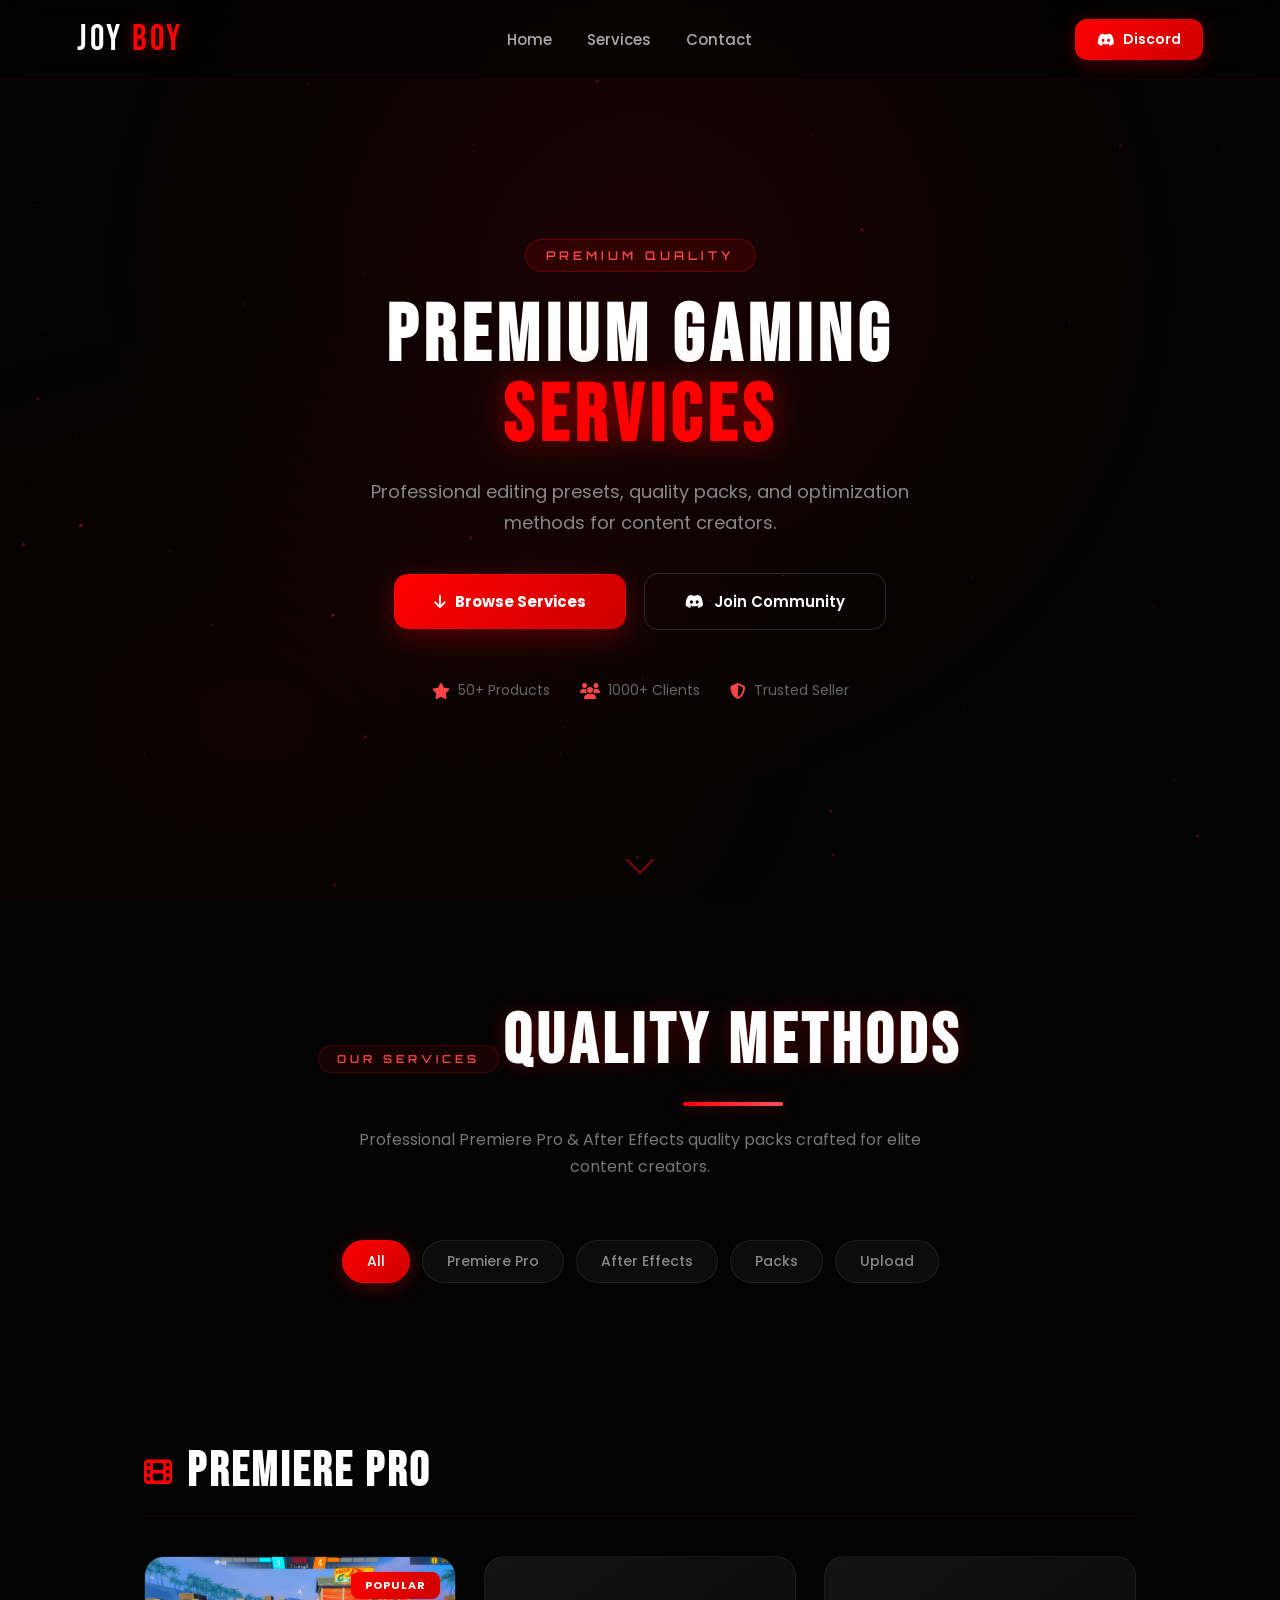
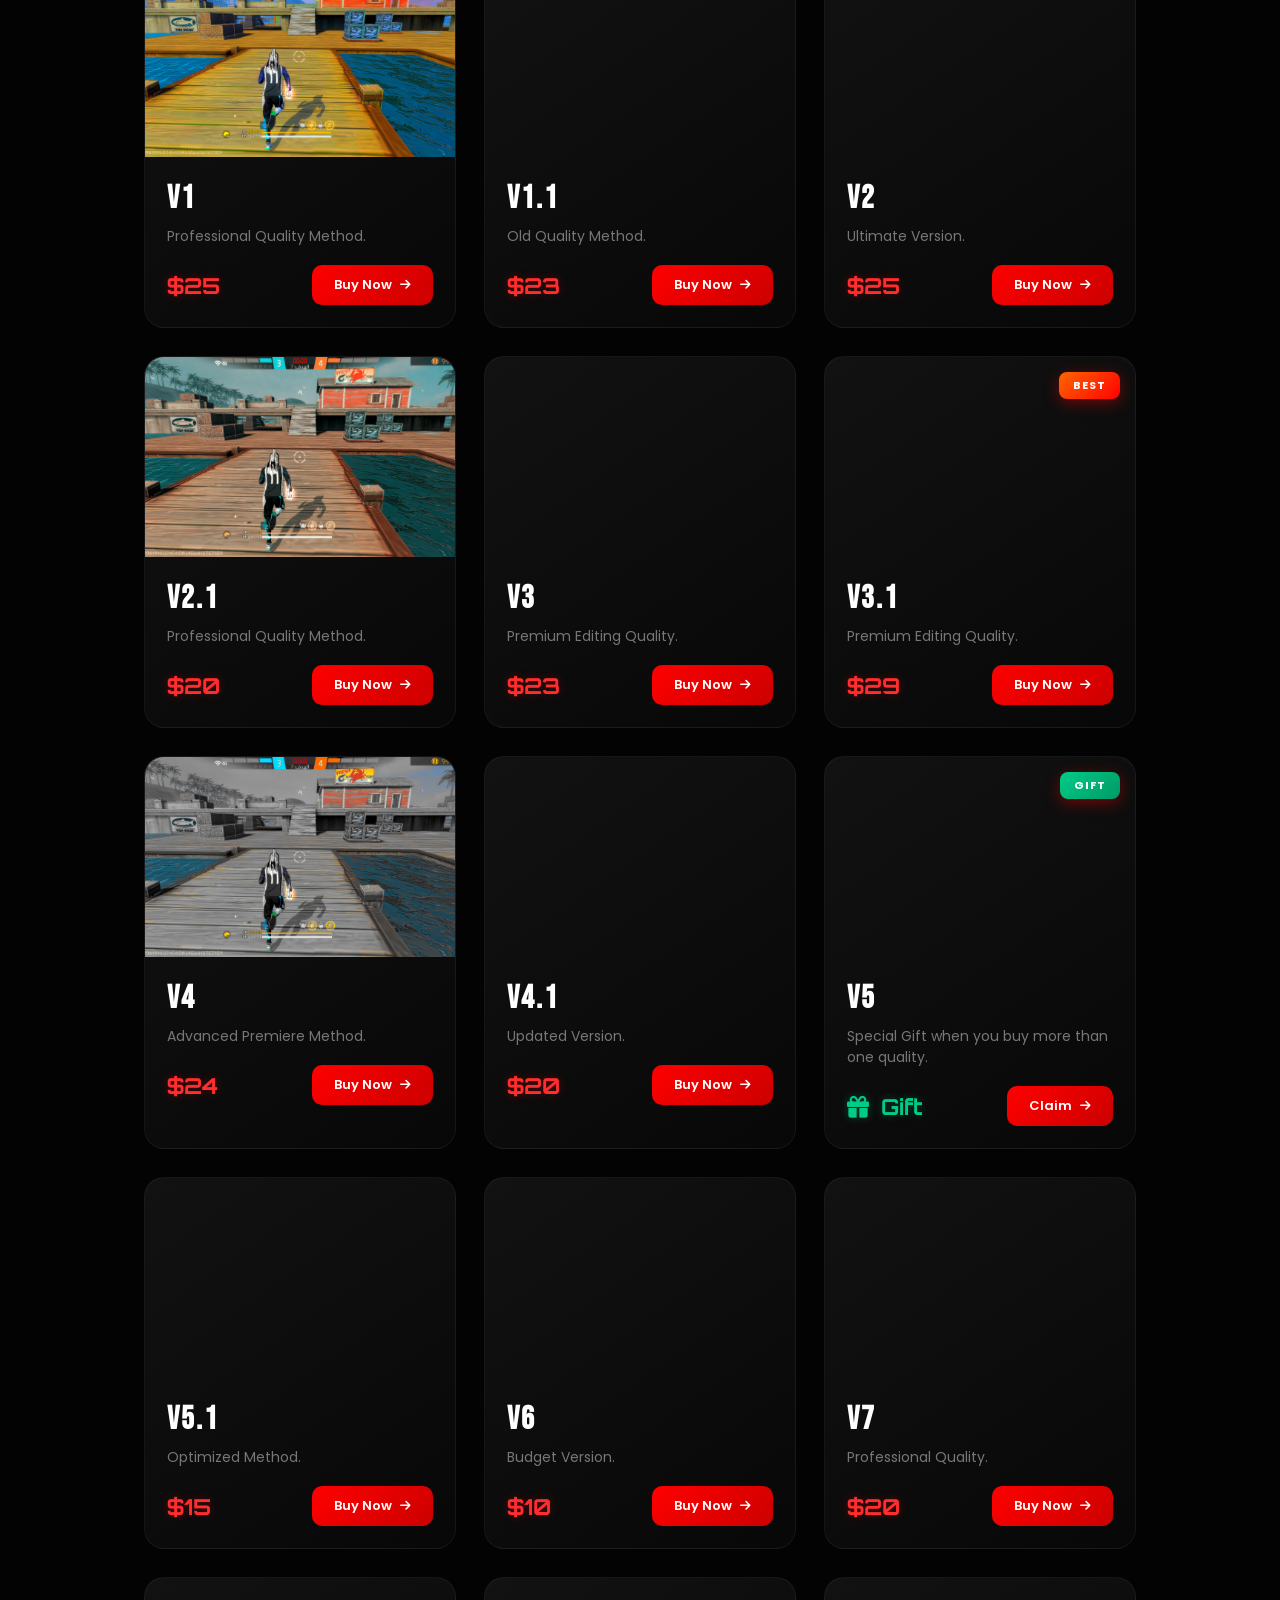
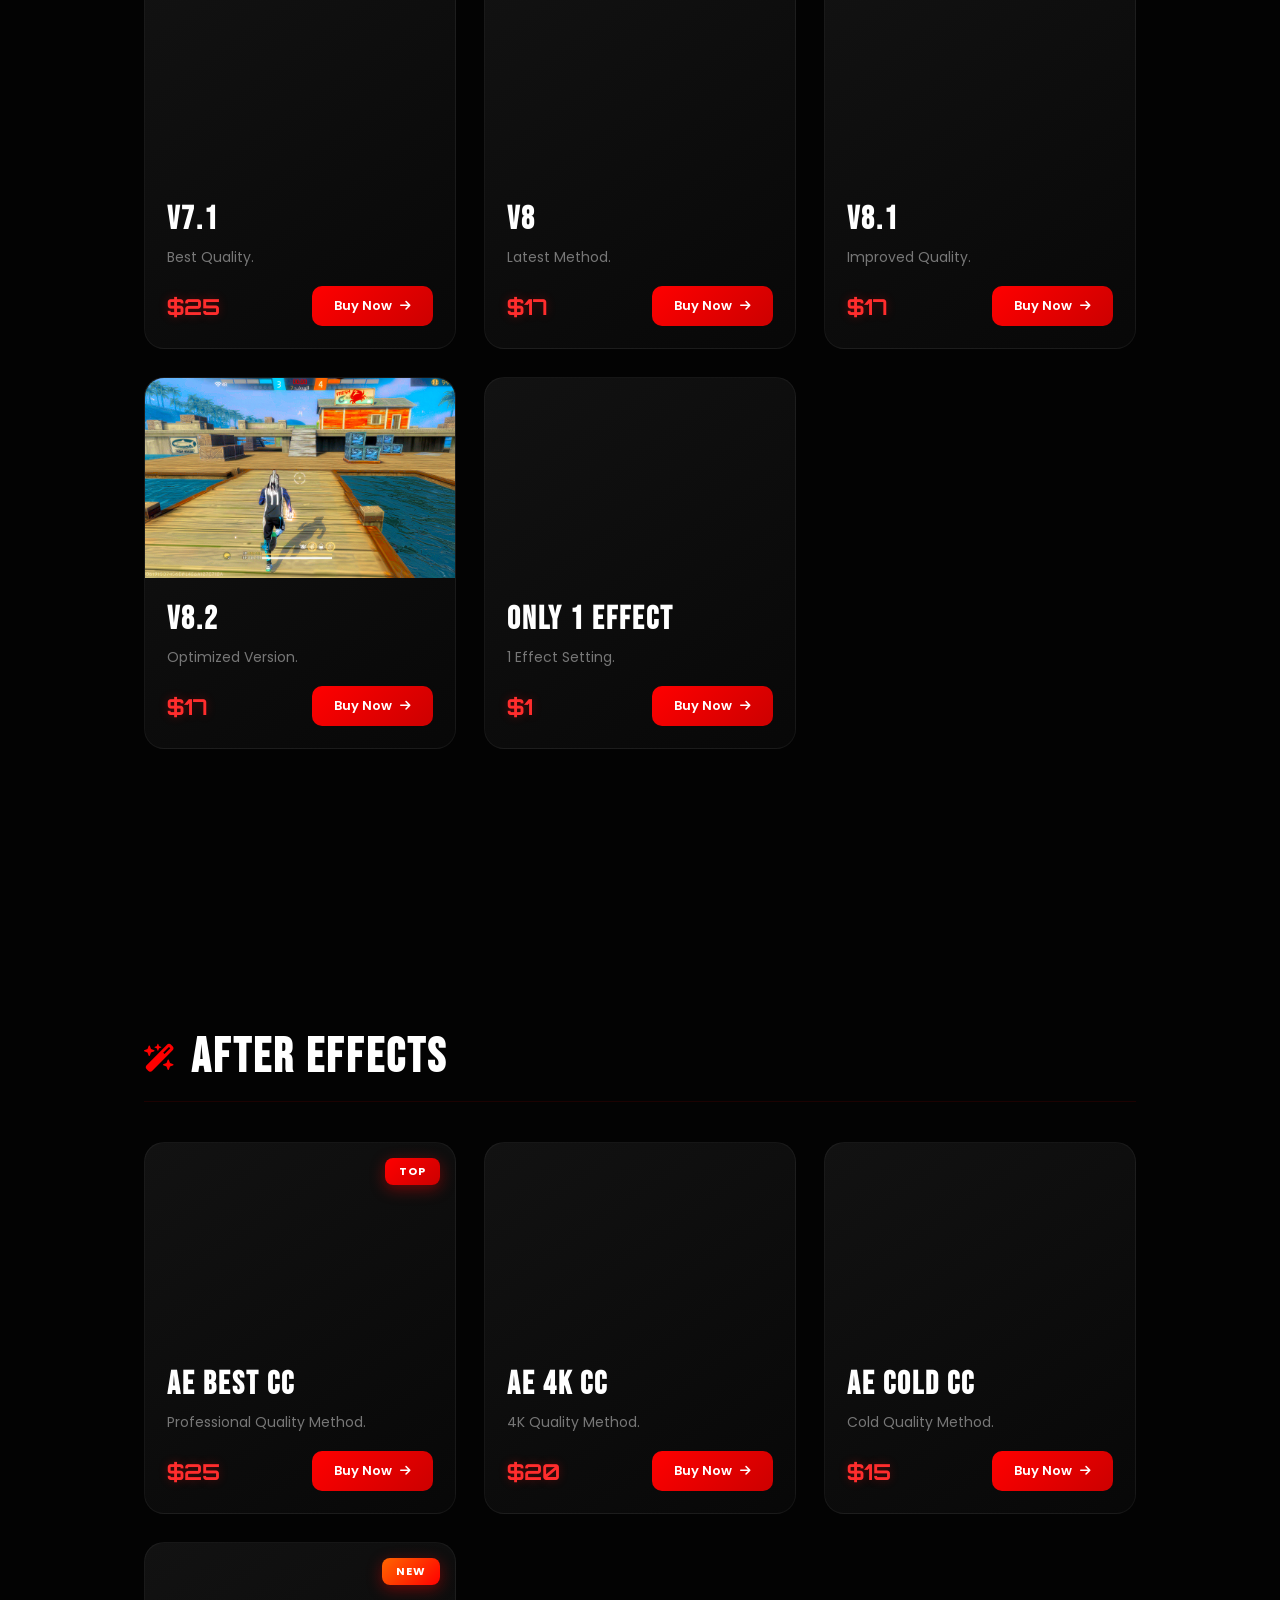
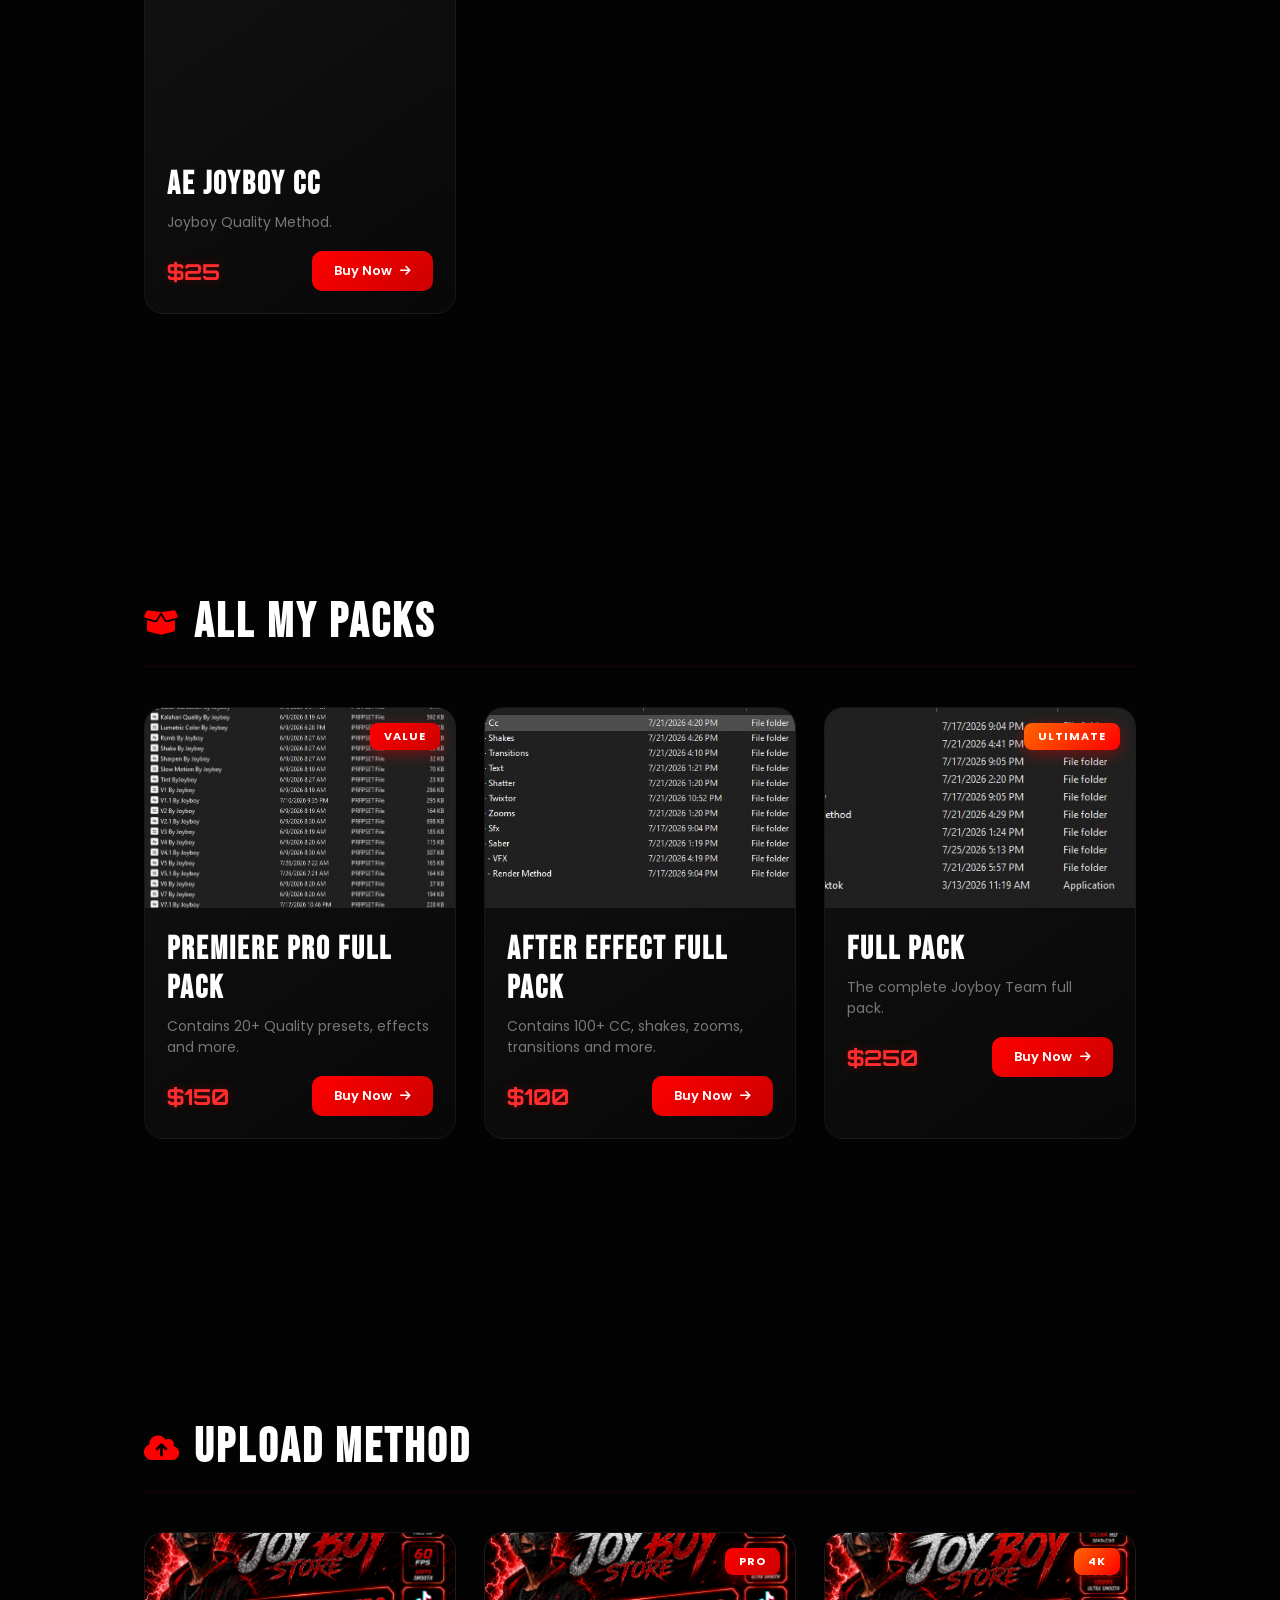
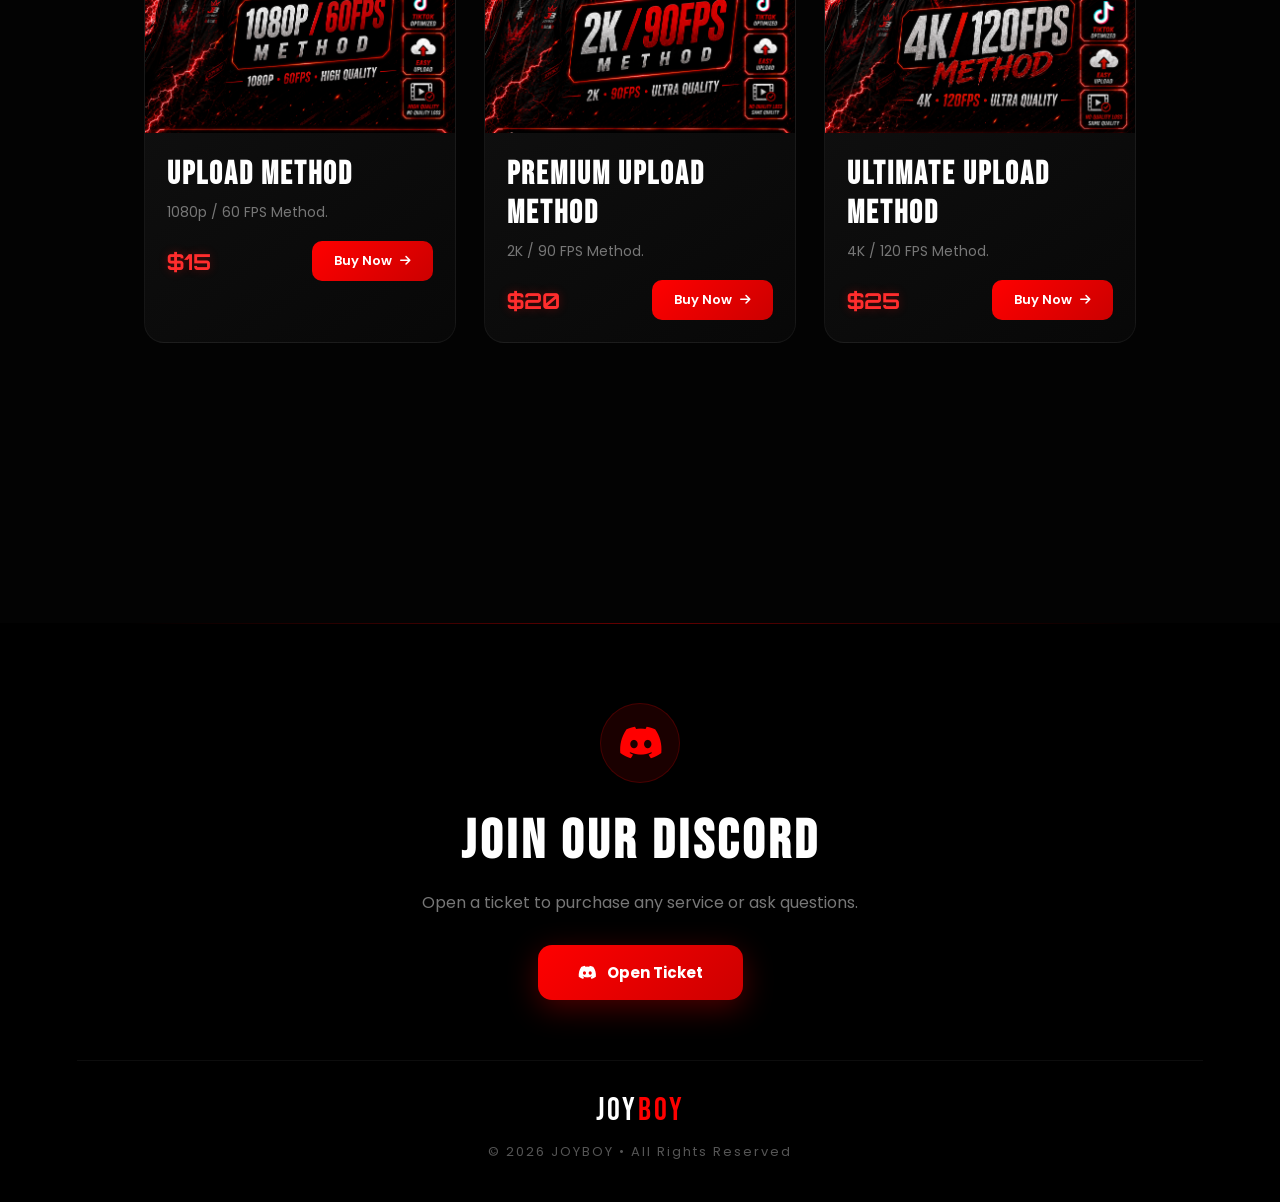
==== Store/index.html @ e65062db "Add decoding attribute to image tags Updated image tags to include decoding attribute for better per" ====
<!DOCTYPE html>
<html lang="en">
<head>
    <meta charset="UTF-8">
    <meta name="viewport" content="width=device-width, initial-scale=1.0">
    <meta http-equiv="X-Content-Type-Options" content="nosniff">
    <meta name="referrer" content="strict-origin-when-cross-origin">
    <meta name="robots" content="index, follow">
    <meta http-equiv="Permissions-Policy" content="camera=(), microphone=(), geolocation=()">
    <title>JOYBOY STORE | Premium Gaming Services</title>
    <link rel="icon" type="image/png" href="../logo.png">

    <!-- Preload First Visible Product Images -->
    <link rel="preload" as="image" href="Quality/V1.jpg">
    <link rel="preload" as="image" href="Quality/V1.1.jpg">
    <link rel="preload" as="image" href="Quality/V2.jpg">

    <!-- DNS Prefetch & Preconnect for CDNs -->
    <link rel="preconnect" href="https://fonts.googleapis.com">
    <link rel="preconnect" href="https://fonts.gstatic.com" crossorigin>
    <link rel="dns-prefetch" href="https://cdnjs.cloudflare.com">

    <link rel="stylesheet" href="style.css">
    <link href="https://fonts.googleapis.com/css2?family=Bebas+Neue&family=Orbitron:wght@400;500;600;700;800;900&family=Poppins:wght@300;400;500;600;700&display=swap" rel="stylesheet">
    <link rel="stylesheet" href="https://cdnjs.cloudflare.com/ajax/libs/font-awesome/6.7.2/css/all.min.css" crossorigin="anonymous" referrerpolicy="no-referrer">
</head>

<body>
    <!-- Loading Screen -->
    <div class="loader" id="loader">
        <div class="loader-inner">
            <div class="loader-ring"></div>
            <div class="loader-text">STORE</div>
        </div>
    </div>

    <!-- Particles -->
    <canvas id="particles"></canvas>

    <!-- Header -->
    <header id="header">
        <a href="../index.html" class="logo-link">
            <div class="logo">JOY <span>BOY</span></div>
        </a>
        <nav id="nav">
            <a href="#hero">Home</a>
            <a href="#quality-methods">Services</a>
            <a href="#contact">Contact</a>
        </nav>
        <div class="header-actions">
            <a href="https://discord.gg/jHq6Ye6Qhj" class="discord-btn" target="_blank" rel="noopener noreferrer">
                <i class="fab fa-discord"></i>
                <span>Discord</span>
            </a>
            <button class="menu-toggle" id="menuToggle" aria-label="Toggle menu">
                <span></span><span></span><span></span>
            </button>
        </div>
    </header>

    <!-- Mobile Nav -->
    <div class="mobile-nav" id="mobileNav">
        <a href="#hero" class="mobile-nav-link">Home</a>
        <a href="#quality-methods" class="mobile-nav-link">Services</a>
        <a href="#contact" class="mobile-nav-link">Contact</a>
    </div>

    <!-- Hero -->
    <section class="hero" id="hero">
        <div class="hero-content">
            <div class="hero-badge reveal">PREMIUM QUALITY</div>
            <h1 class="reveal">PREMIUM GAMING<br><span class="hero-accent">SERVICES</span></h1>
            <p class="reveal">Professional editing presets, quality packs, and optimization methods for content creators.</p>
            <div class="hero-actions reveal">
                <a href="#quality-methods" class="main-btn">
                    <i class="fas fa-arrow-down"></i>
                    Browse Services
                </a>
                <a href="https://discord.gg/jHq6Ye6Qhj" target="_blank" rel="noopener noreferrer" class="secondary-btn">
                    <i class="fab fa-discord"></i>
                    Join Community
                </a>
            </div>
            <div class="hero-stats reveal">
                <div class="hero-stat">
                    <i class="fas fa-star"></i>
                    <span>50+ Products</span>
                </div>
                <div class="hero-stat">
                    <i class="fas fa-users"></i>
                    <span>1000+ Clients</span>
                </div>
                <div class="hero-stat">
                    <i class="fas fa-shield-halved"></i>
                    <span>Trusted Seller</span>
                </div>
            </div>
        </div>
        <div class="hero-scroll-indicator">
            <div class="scroll-arrow"></div>
        </div>
    </section>

    <!-- Quality Methods -->
    <section id="quality-methods">
        <div class="section-header reveal">
            <div class="section-tag">OUR SERVICES</div>
            <h1 class="section-title">Quality Methods</h1>
            <p class="section-desc">Professional Premiere Pro & After Effects quality packs crafted for elite content creators.</p>
        </div>

        <!-- Category Filter -->
        <div class="filter-bar reveal">
            <button class="filter-btn active" data-filter="all">All</button>
            <button class="filter-btn" data-filter="premiere">Premiere Pro</button>
            <button class="filter-btn" data-filter="aftereffects">After Effects</button>
            <button class="filter-btn" data-filter="packs">Packs</button>
            <button class="filter-btn" data-filter="upload">Upload</button>
        </div>

        <!-- Premiere Pro -->
        <section class="quality" data-category="premiere">
            <div class="quality-header reveal">
                <i class="fas fa-film"></i>
                <h2>Premiere Pro</h2>
            </div>
            <div class="cards">
                <div class="card reveal">
                    <div class="card-badge">POPULAR</div>
                    <div class="preview">
                        <img src="Quality/V1.jpg" alt="V1 Quality Method" loading="lazy" decoding="async">
                        <div class="preview-overlay"><i class="fas fa-eye"></i></div>
                    </div>
                    <div class="card-body">
                        <h3>V1</h3>
                        <p>Professional Quality Method.</p>
                        <div class="card-footer">
                            <span class="price">$25</span>
                            <a href="https://discord.gg/jHq6Ye6Qhj" target="_blank" rel="noopener noreferrer">Buy Now <i class="fas fa-arrow-right"></i></a>
                        </div>
                    </div>
                </div>

                <div class="card reveal">
                    <div class="preview">
                        <img src="Quality/V1.1.jpg" alt="V1.1 Quality Method" loading="lazy" decoding="async">
                        <div class="preview-overlay"><i class="fas fa-eye"></i></div>
                    </div>
                    <div class="card-body">
                        <h3>V1.1</h3>
                        <p>Old Quality Method.</p>
                        <div class="card-footer">
                            <span class="price">$23</span>
                            <a href="https://discord.gg/jHq6Ye6Qhj" target="_blank" rel="noopener noreferrer">Buy Now <i class="fas fa-arrow-right"></i></a>
                        </div>
                    </div>
                </div>

                <div class="card reveal">
                    <div class="preview">
                        <img src="Quality/V2.jpg" alt="V2 Quality Method" loading="lazy" decoding="async">
                        <div class="preview-overlay"><i class="fas fa-eye"></i></div>
                    </div>
                    <div class="card-body">
                        <h3>V2</h3>
                        <p>Ultimate Version.</p>
                        <div class="card-footer">
                            <span class="price">$25</span>
                            <a href="https://discord.gg/jHq6Ye6Qhj" target="_blank" rel="noopener noreferrer">Buy Now <i class="fas fa-arrow-right"></i></a>
                        </div>
                    </div>
                </div>

                <div class="card reveal">
                    <div class="preview">
                        <img src="Quality/V2.1.jpg" alt="V2.1 Quality Method" loading="lazy" decoding="async">
                        <div class="preview-overlay"><i class="fas fa-eye"></i></div>
                    </div>
                    <div class="card-body">
                        <h3>V2.1</h3>
                        <p>Professional Quality Method.</p>
                        <div class="card-footer">
                            <span class="price">$20</span>
                            <a href="https://discord.gg/jHq6Ye6Qhj" target="_blank" rel="noopener noreferrer">Buy Now <i class="fas fa-arrow-right"></i></a>
                        </div>
                    </div>
                </div>

                <div class="card reveal">
                    <div class="preview">
                        <img src="Quality/V3.jpg" alt="V3 Quality Method" loading="lazy" decoding="async">
                        <div class="preview-overlay"><i class="fas fa-eye"></i></div>
                    </div>
                    <div class="card-body">
                        <h3>V3</h3>
                        <p>Premium Editing Quality.</p>
                        <div class="card-footer">
                            <span class="price">$23</span>
                            <a href="https://discord.gg/jHq6Ye6Qhj" target="_blank" rel="noopener noreferrer">Buy Now <i class="fas fa-arrow-right"></i></a>
                        </div>
                    </div>
                </div>

                <div class="card reveal">
                    <div class="card-badge hot">BEST</div>
                    <div class="preview">
                        <img src="Quality/V3.1.jpg" alt="V3.1 Quality Method" loading="lazy" decoding="async">
                        <div class="preview-overlay"><i class="fas fa-eye"></i></div>
                    </div>
                    <div class="card-body">
                        <h3>V3.1</h3>
                        <p>Premium Editing Quality.</p>
                        <div class="card-footer">
                            <span class="price">$29</span>
                            <a href="https://discord.gg/jHq6Ye6Qhj" target="_blank" rel="noopener noreferrer">Buy Now <i class="fas fa-arrow-right"></i></a>
                        </div>
                    </div>
                </div>

                <div class="card reveal">
                    <div class="preview">
                        <img src="Quality/V4.jpg" alt="V4 Quality Method" loading="lazy" decoding="async">
                        <div class="preview-overlay"><i class="fas fa-eye"></i></div>
                    </div>
                    <div class="card-body">
                        <h3>V4</h3>
                        <p>Advanced Premiere Method.</p>
                        <div class="card-footer">
                            <span class="price">$24</span>
                            <a href="https://discord.gg/jHq6Ye6Qhj" target="_blank" rel="noopener noreferrer">Buy Now <i class="fas fa-arrow-right"></i></a>
                        </div>
                    </div>
                </div>

                <div class="card reveal">
                    <div class="preview">
                        <img src="Quality/V4.1.jpg" alt="V4.1 Quality Method" loading="lazy" decoding="async">
                        <div class="preview-overlay"><i class="fas fa-eye"></i></div>
                    </div>
                    <div class="card-body">
                        <h3>V4.1</h3>
                        <p>Updated Version.</p>
                        <div class="card-footer">
                            <span class="price">$20</span>
                            <a href="https://discord.gg/jHq6Ye6Qhj" target="_blank" rel="noopener noreferrer">Buy Now <i class="fas fa-arrow-right"></i></a>
                        </div>
                    </div>
                </div>

                <div class="card reveal">
                    <div class="card-badge gift">GIFT</div>
                    <div class="preview">
                        <img src="Quality/V5.jpg" alt="V5 Gift Version" loading="lazy" decoding="async">
                        <div class="preview-overlay"><i class="fas fa-gift"></i></div>
                    </div>
                    <div class="card-body">
                        <h3>V5</h3>
                        <p>Special Gift when you buy more than one quality.</p>
                        <div class="card-footer">
                            <span class="price gift-price"><i class="fas fa-gift"></i> Gift</span>
                            <a href="https://discord.gg/jHq6Ye6Qhj" target="_blank" rel="noopener noreferrer">Claim <i class="fas fa-arrow-right"></i></a>
                        </div>
                    </div>
                </div>

                <div class="card reveal">
                    <div class="preview">
                        <img src="Quality/V5.1.jpg" alt="V5.1 Quality Method" loading="lazy" decoding="async">
                        <div class="preview-overlay"><i class="fas fa-eye"></i></div>
                    </div>
                    <div class="card-body">
                        <h3>V5.1</h3>
                        <p>Optimized Method.</p>
                        <div class="card-footer">
                            <span class="price">$15</span>
                            <a href="https://discord.gg/jHq6Ye6Qhj" target="_blank" rel="noopener noreferrer">Buy Now <i class="fas fa-arrow-right"></i></a>
                        </div>
                    </div>
                </div>

                <div class="card reveal">
                    <div class="preview">
                        <img src="Quality/V6.jpg" alt="V6 Quality Method" loading="lazy" decoding="async">
                        <div class="preview-overlay"><i class="fas fa-eye"></i></div>
                    </div>
                    <div class="card-body">
                        <h3>V6</h3>
                        <p>Budget Version.</p>
                        <div class="card-footer">
                            <span class="price">$10</span>
                            <a href="https://discord.gg/jHq6Ye6Qhj" target="_blank" rel="noopener noreferrer">Buy Now <i class="fas fa-arrow-right"></i></a>
                        </div>
                    </div>
                </div>

                <div class="card reveal">
                    <div class="preview">
                        <img src="Quality/V7.jpg" alt="V7 Quality Method" loading="lazy" decoding="async">
                        <div class="preview-overlay"><i class="fas fa-eye"></i></div>
                    </div>
                    <div class="card-body">
                        <h3>V7</h3>
                        <p>Professional Quality.</p>
                        <div class="card-footer">
                            <span class="price">$20</span>
                            <a href="https://discord.gg/jHq6Ye6Qhj" target="_blank" rel="noopener noreferrer">Buy Now <i class="fas fa-arrow-right"></i></a>
                        </div>
                    </div>
                </div>

                <div class="card reveal">
                    <div class="preview">
                        <img src="Quality/V7.1.jpg" alt="V7.1 Quality Method" loading="lazy" decoding="async">
                        <div class="preview-overlay"><i class="fas fa-eye"></i></div>
                    </div>
                    <div class="card-body">
                        <h3>V7.1</h3>
                        <p>Best Quality.</p>
                        <div class="card-footer">
                            <span class="price">$25</span>
                            <a href="https://discord.gg/jHq6Ye6Qhj" target="_blank" rel="noopener noreferrer">Buy Now <i class="fas fa-arrow-right"></i></a>
                        </div>
                    </div>
                </div>

                <div class="card reveal">
                    <div class="preview">
                        <img src="Quality/V8.jpg" alt="V8 Quality Method" loading="lazy" decoding="async">
                        <div class="preview-overlay"><i class="fas fa-eye"></i></div>
                    </div>
                    <div class="card-body">
                        <h3>V8</h3>
                        <p>Latest Method.</p>
                        <div class="card-footer">
                            <span class="price">$17</span>
                            <a href="https://discord.gg/jHq6Ye6Qhj" target="_blank" rel="noopener noreferrer">Buy Now <i class="fas fa-arrow-right"></i></a>
                        </div>
                    </div>
                </div>

                <div class="card reveal">
                    <div class="preview">
                        <img src="Quality/V8.1.jpg" alt="V8.1 Quality Method" loading="lazy" decoding="async">
                        <div class="preview-overlay"><i class="fas fa-eye"></i></div>
                    </div>
                    <div class="card-body">
                        <h3>V8.1</h3>
                        <p>Improved Quality.</p>
                        <div class="card-footer">
                            <span class="price">$17</span>
                            <a href="https://discord.gg/jHq6Ye6Qhj" target="_blank" rel="noopener noreferrer">Buy Now <i class="fas fa-arrow-right"></i></a>
                        </div>
                    </div>
                </div>

                <div class="card reveal">
                    <div class="preview">
                        <img src="Quality/V8.2.jpg" alt="V8.2 Quality Method" loading="lazy" decoding="async">
                        <div class="preview-overlay"><i class="fas fa-eye"></i></div>
                    </div>
                    <div class="card-body">
                        <h3>V8.2</h3>
                        <p>Optimized Version.</p>
                        <div class="card-footer">
                            <span class="price">$17</span>
                            <a href="https://discord.gg/jHq6Ye6Qhj" target="_blank" rel="noopener noreferrer">Buy Now <i class="fas fa-arrow-right"></i></a>
                        </div>
                    </div>
                </div>

                <div class="card reveal">
                    <div class="preview">
                        <img src="Quality/effect.png" alt="Single Effect" loading="lazy" decoding="async">
                        <div class="preview-overlay"><i class="fas fa-wand-magic-sparkles"></i></div>
                    </div>
                    <div class="card-body">
                        <h3>Only 1 Effect</h3>
                        <p>1 Effect Setting.</p>
                        <div class="card-footer">
                            <span class="price">$1</span>
                            <a href="https://discord.gg/jHq6Ye6Qhj" target="_blank" rel="noopener noreferrer">Buy Now <i class="fas fa-arrow-right"></i></a>
                        </div>
                    </div>
                </div>
            </div>
        </section>

        <!-- After Effects -->
        <section class="quality" data-category="aftereffects">
            <div class="quality-header reveal">
                <i class="fas fa-wand-magic-sparkles"></i>
                <h2>After Effects</h2>
            </div>
            <div class="cards">
                <div class="card reveal">
                    <div class="card-badge">TOP</div>
                    <div class="preview">
                        <img src="Quality/After Effect Best CC.JPG" alt="AE Best CC" loading="lazy" decoding="async">
                        <div class="preview-overlay"><i class="fas fa-eye"></i></div>
                    </div>
                    <div class="card-body">
                        <h3>AE Best CC</h3>
                        <p>Professional Quality Method.</p>
                        <div class="card-footer">
                            <span class="price">$25</span>
                            <a href="https://discord.gg/jHq6Ye6Qhj" target="_blank" rel="noopener noreferrer">Buy Now <i class="fas fa-arrow-right"></i></a>
                        </div>
                    </div>
                </div>

                <div class="card reveal">
                    <div class="preview">
                        <img src="Quality/After Effect 4K CC.JPG" alt="AE 4K CC" loading="lazy" decoding="async">
                        <div class="preview-overlay"><i class="fas fa-eye"></i></div>
                    </div>
                    <div class="card-body">
                        <h3>AE 4K CC</h3>
                        <p>4K Quality Method.</p>
                        <div class="card-footer">
                            <span class="price">$20</span>
                            <a href="https://discord.gg/jHq6Ye6Qhj" target="_blank" rel="noopener noreferrer">Buy Now <i class="fas fa-arrow-right"></i></a>
                        </div>
                    </div>
                </div>

                <div class="card reveal">
                    <div class="preview">
                        <img src="Quality/After Cold CC.JPG" alt="AE Cold CC" loading="lazy" decoding="async">
                        <div class="preview-overlay"><i class="fas fa-eye"></i></div>
                    </div>
                    <div class="card-body">
                        <h3>AE COLD CC</h3>
                        <p>Cold Quality Method.</p>
                        <div class="card-footer">
                            <span class="price">$15</span>
                            <a href="https://discord.gg/jHq6Ye6Qhj" target="_blank" rel="noopener noreferrer">Buy Now <i class="fas fa-arrow-right"></i></a>
                        </div>
                    </div>
                </div>

                <div class="card reveal">
                    <div class="card-badge hot">NEW</div>
                    <div class="preview">
                        <img src="Quality/After Cold CC.JPG" alt="AE Joyboy CC" loading="lazy" decoding="async">
                        <div class="preview-overlay"><i class="fas fa-eye"></i></div>
                    </div>
                    <div class="card-body">
                        <h3>AE JOYBOY CC</h3>
                        <p>Joyboy Quality Method.</p>
                        <div class="card-footer">
                            <span class="price">$25</span>
                            <a href="https://discord.gg/jHq6Ye6Qhj" target="_blank" rel="noopener noreferrer">Buy Now <i class="fas fa-arrow-right"></i></a>
                        </div>
                    </div>
                </div>
            </div>
        </section>

        <!-- Packs -->
        <section class="quality" data-category="packs">
            <div class="quality-header reveal">
                <i class="fas fa-box-open"></i>
                <h2>All My Packs</h2>
            </div>
            <div class="cards">
                <div class="card reveal">
                    <div class="card-badge">VALUE</div>
                    <div class="preview">
                        <img src="Quality/Premiere Pro Pack.JPG" alt="Premiere Pro Full Pack" loading="lazy" decoding="async">
                        <div class="preview-overlay"><i class="fas fa-eye"></i></div>
                    </div>
                    <div class="card-body">
                        <h3>Premiere Pro Full Pack</h3>
                        <p>Contains 20+ Quality presets, effects and more.</p>
                        <div class="card-footer">
                            <span class="price">$150</span>
                            <a href="https://discord.gg/jHq6Ye6Qhj" target="_blank" rel="noopener noreferrer">Buy Now <i class="fas fa-arrow-right"></i></a>
                        </div>
                    </div>
                </div>

                <div class="card reveal">
                    <div class="preview">
                        <img src="Quality/After Effect Pack.JPG" alt="After Effects Full Pack" loading="lazy" decoding="async">
                        <div class="preview-overlay"><i class="fas fa-eye"></i></div>
                    </div>
                    <div class="card-body">
                        <h3>After Effect Full Pack</h3>
                        <p>Contains 100+ CC, shakes, zooms, transitions and more.</p>
                        <div class="card-footer">
                            <span class="price">$100</span>
                            <a href="https://discord.gg/jHq6Ye6Qhj" target="_blank" rel="noopener noreferrer">Buy Now <i class="fas fa-arrow-right"></i></a>
                        </div>
                    </div>
                </div>

                <div class="card reveal">
                    <div class="card-badge hot">ULTIMATE</div>
                    <div class="preview">
                        <img src="Quality/Full Pack.JPG" alt="Full Pack" loading="lazy" decoding="async">
                        <div class="preview-overlay"><i class="fas fa-crown"></i></div>
                    </div>
                    <div class="card-body">
                        <h3>Full Pack</h3>
                        <p>The complete Joyboy Team full pack.</p>
                        <div class="card-footer">
                            <span class="price">$250</span>
                            <a href="https://discord.gg/jHq6Ye6Qhj" target="_blank" rel="noopener noreferrer">Buy Now <i class="fas fa-arrow-right"></i></a>
                        </div>
                    </div>
                </div>
            </div>
        </section>

        <!-- Upload Method -->
        <section class="quality" data-category="upload">
            <div class="quality-header reveal">
                <i class="fas fa-cloud-arrow-up"></i>
                <h2>Upload Method</h2>
            </div>
            <div class="cards">
                <div class="card reveal">
                    <div class="preview">
                        <img src="Quality/upload 1080.png" alt="Upload 1080p Method" loading="lazy" decoding="async">
                        <div class="preview-overlay"><i class="fas fa-eye"></i></div>
                    </div>
                    <div class="card-body">
                        <h3>Upload Method</h3>
                        <p>1080p / 60 FPS Method.</p>
                        <div class="card-footer">
                            <span class="price">$15</span>
                            <a href="https://discord.gg/jHq6Ye6Qhj" target="_blank" rel="noopener noreferrer">Buy Now <i class="fas fa-arrow-right"></i></a>
                        </div>
                    </div>
                </div>

                <div class="card reveal">
                    <div class="card-badge">PRO</div>
                    <div class="preview">
                        <img src="Quality/upload 2K.png" alt="Premium Upload 2K Method" loading="lazy" decoding="async">
                        <div class="preview-overlay"><i class="fas fa-eye"></i></div>
                    </div>
                    <div class="card-body">
                        <h3>Premium Upload Method</h3>
                        <p>2K / 90 FPS Method.</p>
                        <div class="card-footer">
                            <span class="price">$20</span>
                            <a href="https://discord.gg/jHq6Ye6Qhj" target="_blank" rel="noopener noreferrer">Buy Now <i class="fas fa-arrow-right"></i></a>
                        </div>
                    </div>
                </div>

                <div class="card reveal">
                    <div class="card-badge hot">4K</div>
                    <div class="preview">
                        <img src="Quality/upload 4K.png" alt="Ultimate Upload 4K Method" loading="lazy" decoding="async">
                        <div class="preview-overlay"><i class="fas fa-eye"></i></div>
                    </div>
                    <div class="card-body">
                        <h3>Ultimate Upload Method</h3>
                        <p>4K / 120 FPS Method.</p>
                        <div class="card-footer">
                            <span class="price">$25</span>
                            <a href="https://discord.gg/jHq6Ye6Qhj" target="_blank" rel="noopener noreferrer">Buy Now <i class="fas fa-arrow-right"></i></a>
                        </div>
                    </div>
                </div>
            </div>
        </section>
    </section>

    <!-- Footer / Contact -->
    <footer id="contact">
        <div class="footer-inner">
            <div class="footer-cta reveal">
                <div class="footer-icon"><i class="fab fa-discord"></i></div>
                <h2>JOIN OUR DISCORD</h2>
                <p>Open a ticket to purchase any service or ask questions.</p>
                <a href="https://discord.gg/jHq6Ye6Qhj" class="main-btn" target="_blank" rel="noopener noreferrer">
                    <i class="fab fa-discord"></i>
                    Open Ticket
                </a>
            </div>
            <div class="footer-bottom">
                <a href="../index.html" class="footer-logo">JOY<span>BOY</span></a>
                <div class="footer-copy">&copy; 2026 JOYBOY &bull; All Rights Reserved</div>
            </div>
        </div>
    </footer>

    <!-- Back to Top -->
    <button class="back-to-top" id="backToTop" aria-label="Back to top">
        <i class="fas fa-arrow-up"></i>
    </button>

    <!-- JavaScript -->
    <script>
    (function() {
        'use strict';

        // ── Loading Screen ──
        window.addEventListener('load', function() {
            setTimeout(function() {
                document.getElementById('loader').classList.add('hidden');
            }, 800);
        });

        // ── Particles ──
        var canvas = document.getElementById('particles');
        var ctx = canvas.getContext('2d');
        var particles = [];

        function resize() {
            canvas.width = window.innerWidth;
            canvas.height = window.innerHeight;
        }
        resize();
        window.addEventListener('resize', resize);

        function Particle() {
            this.x = Math.random() * canvas.width;
            this.y = Math.random() * canvas.height;
            this.size = Math.random() * 1.5 + 0.3;
            this.speedX = (Math.random() - 0.5) * 0.5;
            this.speedY = (Math.random() - 0.5) * 0.5;
            this.opacity = Math.random() * 0.4 + 0.1;
        }

        Particle.prototype.update = function() {
            this.x += this.speedX;
            this.y += this.speedY;
            if (this.x > canvas.width) this.x = 0;
            if (this.x < 0) this.x = canvas.width;
            if (this.y > canvas.height) this.y = 0;
            if (this.y < 0) this.y = canvas.height;
        };

        Particle.prototype.draw = function() {
            ctx.beginPath();
            ctx.arc(this.x, this.y, this.size, 0, Math.PI * 2);
            ctx.fillStyle = 'rgba(255, 30, 30, ' + this.opacity + ')';
            ctx.fill();
        };

        var count = Math.min(60, Math.floor(window.innerWidth / 20));
        for (var i = 0; i < count; i++) particles.push(new Particle());

        function animateParticles() {
            ctx.clearRect(0, 0, canvas.width, canvas.height);
            for (var i = 0; i < particles.length; i++) {
                particles[i].update();
                particles[i].draw();
            }
            // Connect nearby
            for (var a = 0; a < particles.length; a++) {
                for (var b = a + 1; b < particles.length; b++) {
                    var dx = particles[a].x - particles[b].x;
                    var dy = particles[a].y - particles[b].y;
                    var d = Math.sqrt(dx * dx + dy * dy);
                    if (d < 120) {
                        ctx.beginPath();
                        ctx.strokeStyle = 'rgba(255, 0, 0, ' + (0.08 * (1 - d / 120)) + ')';
                        ctx.lineWidth = 0.4;
                        ctx.moveTo(particles[a].x, particles[a].y);
                        ctx.lineTo(particles[b].x, particles[b].y);
                        ctx.stroke();
                    }
                }
            }
            requestAnimationFrame(animateParticles);
        }
        animateParticles();

        // ── Scroll Reveal ──
        var reveals = document.querySelectorAll('.reveal');
        function checkReveal() {
            for (var i = 0; i < reveals.length; i++) {
                var top = reveals[i].getBoundingClientRect().top;
                if (top < window.innerHeight - 50) {
                    reveals[i].classList.add('active');
                }
            }
        }
        window.addEventListener('scroll', checkReveal);
        checkReveal();

        // ── Header Scroll Effect ──
        var header = document.getElementById('header');
        window.addEventListener('scroll', function() {
            if (window.scrollY > 80) {
                header.classList.add('scrolled');
            } else {
                header.classList.remove('scrolled');
            }
        });

        // ── Mobile Menu ──
        var menuToggle = document.getElementById('menuToggle');
        var mobileNav = document.getElementById('mobileNav');
        menuToggle.addEventListener('click', function() {
            menuToggle.classList.toggle('active');
            mobileNav.classList.toggle('open');
        });

        var mobileLinks = mobileNav.querySelectorAll('a');
        for (var i = 0; i < mobileLinks.length; i++) {
            mobileLinks[i].addEventListener('click', function() {
                menuToggle.classList.remove('active');
                mobileNav.classList.remove('open');
            });
        }

        // ── Filter ──
        var filterBtns = document.querySelectorAll('.filter-btn');
        var qualitySections = document.querySelectorAll('.quality');

        for (var i = 0; i < filterBtns.length; i++) {
            filterBtns[i].addEventListener('click', function() {
                var filter = this.getAttribute('data-filter');

                for (var j = 0; j < filterBtns.length; j++) {
                    filterBtns[j].classList.remove('active');
                }
                this.classList.add('active');

                for (var k = 0; k < qualitySections.length; k++) {
                    var section = qualitySections[k];
                    if (filter === 'all' || section.getAttribute('data-category') === filter) {
                        section.style.display = '';
                        section.style.animation = 'fadeUp 0.5s ease forwards';
                    } else {
                        section.style.display = 'none';
                    }
                }
            });
        }

        // ── Back to Top ──
        var backToTop = document.getElementById('backToTop');
        window.addEventListener('scroll', function() {
            if (window.scrollY > 600) {
                backToTop.classList.add('visible');
            } else {
                backToTop.classList.remove('visible');
            }
        });
        backToTop.addEventListener('click', function() {
            window.scrollTo({ top: 0, behavior: 'smooth' });
        });

        // ── Image Preview on Hover ──
        var previews = document.querySelectorAll('.preview');
        for (var i = 0; i < previews.length; i++) {
            previews[i].addEventListener('click', function() {
                var img = this.querySelector('img');
                if (img) {
                    var overlay = document.createElement('div');
                    overlay.className = 'lightbox';
                    overlay.innerHTML = '<div class="lightbox-inner"><img src="' + img.src + '" alt="' + img.alt + '"><button class="lightbox-close"><i class="fas fa-times"></i></button></div>';
                    document.body.appendChild(overlay);
                    setTimeout(function() { overlay.classList.add('active'); }, 10);
                    overlay.addEventListener('click', function() {
                        overlay.classList.remove('active');
                        setTimeout(function() { overlay.remove(); }, 300);
                    });
                }
            });
        }

        // ── Image Fade-in on Load ──
        var lazyImages = document.querySelectorAll('.preview img');
        for (var i = 0; i < lazyImages.length; i++) {
            (function(img) {
                if (img.complete) {
                    img.classList.add('loaded');
                    img.setAttribute('data-loaded', 'true');
                } else {
                    img.addEventListener('load', function() {
                        img.classList.add('loaded');
                        img.setAttribute('data-loaded', 'true');
                    });
                }
            })(lazyImages[i]);
        }

    })();
    </script>
</body>
</html>
---- Store/style.css ----
* {
    margin: 0;
    padding: 0;
    box-sizing: border-box;
    scroll-behavior: smooth;
}

body {
    font-family: 'Poppins', sans-serif;
    background: #030303;
    color: #fff;
    overflow-x: hidden;
}

/* ══════════════════════════════════ */
/* SCROLLBAR                          */
/* ══════════════════════════════════ */

::-webkit-scrollbar { width: 8px; }
::-webkit-scrollbar-thumb {
    background: linear-gradient(180deg, #ff0000, #aa0000);
    border-radius: 20px;
}
::-webkit-scrollbar-track { background: #0a0a0a; }

/* ══════════════════════════════════ */
/* LOADING SCREEN                     */
/* ══════════════════════════════════ */

.loader {
    position: fixed;
    inset: 0;
    background: #030303;
    display: flex;
    align-items: center;
    justify-content: center;
    z-index: 10000;
    transition: opacity 0.5s ease, visibility 0.5s ease;
}
.loader.hidden {
    opacity: 0;
    visibility: hidden;
    pointer-events: none;
}
.loader-inner { text-align: center; }
.loader-ring {
    width: 100px;
    height: 100px;
    border-radius: 50%;
    border: 3px solid transparent;
    border-top-color: #ff0000;
    border-right-color: #ff000066;
    animation: spin 0.8s linear infinite;
    margin: 0 auto 20px;
}
.loader-text {
    font-family: 'Orbitron', sans-serif;
    font-size: 22px;
    font-weight: 800;
    letter-spacing: 8px;
    color: #ff0000;
    animation: pulse 1.2s ease-in-out infinite;
}
@keyframes spin { to { transform: rotate(360deg); } }
@keyframes pulse { 0%,100% { opacity: 0.4; } 50% { opacity: 1; } }

/* ══════════════════════════════════ */
/* PARTICLES                          */
/* ══════════════════════════════════ */

#particles {
    position: fixed;
    inset: 0;
    z-index: 0;
    pointer-events: none;
}

/* ══════════════════════════════════ */
/* HEADER                             */
/* ══════════════════════════════════ */

header {
    width: 100%;
    padding: 18px 6%;
    position: fixed;
    top: 0;
    z-index: 999;
    display: flex;
    justify-content: space-between;
    align-items: center;
    background: rgba(3, 3, 3, 0.6);
    backdrop-filter: blur(20px);
    -webkit-backdrop-filter: blur(20px);
    border-bottom: 1px solid rgba(255, 0, 0, 0.08);
    transition: all 0.4s ease;
}

header.scrolled {
    padding: 12px 6%;
    background: rgba(3, 3, 3, 0.92);
    border-bottom-color: rgba(255, 0, 0, 0.2);
    box-shadow: 0 10px 40px rgba(0, 0, 0, 0.5);
}

.logo-link {
    text-decoration: none;
    color: inherit;
}

.logo {
    font-size: 36px;
    font-family: 'Bebas Neue', sans-serif;
    letter-spacing: 3px;
    color: #fff;
    transition: transform 0.3s ease;
}
.logo:hover { transform: scale(1.05); }
.logo span { color: #ff0000; text-shadow: 0 0 20px #ff000066; }

nav {
    display: flex;
    gap: 35px;
}
nav a {
    color: #aaa;
    text-decoration: none;
    font-weight: 500;
    font-size: 15px;
    transition: color 0.3s ease;
    position: relative;
}
nav a::after {
    content: '';
    position: absolute;
    bottom: -4px;
    left: 0;
    width: 0;
    height: 2px;
    background: #ff0000;
    border-radius: 2px;
    transition: width 0.3s ease;
}
nav a:hover { color: #fff; }
nav a:hover::after { width: 100%; }

.header-actions {
    display: flex;
    align-items: center;
    gap: 15px;
}

/* Discord Button */
.discord-btn {
    background: linear-gradient(135deg, #ff0000, #cc0000);
    padding: 10px 22px;
    border-radius: 12px;
    color: #fff;
    text-decoration: none;
    font-weight: 600;
    font-size: 14px;
    display: flex;
    align-items: center;
    gap: 8px;
    box-shadow: 0 4px 20px rgba(255, 0, 0, 0.3);
    transition: all 0.3s ease;
}
.discord-btn:hover {
    transform: translateY(-2px);
    box-shadow: 0 8px 30px rgba(255, 0, 0, 0.5);
}

/* Mobile Menu Toggle */
.menu-toggle {
    display: none;
    flex-direction: column;
    gap: 5px;
    background: none;
    border: none;
    cursor: pointer;
    padding: 5px;
}
.menu-toggle span {
    display: block;
    width: 25px;
    height: 2px;
    background: #fff;
    border-radius: 2px;
    transition: all 0.3s ease;
}
.menu-toggle.active span:nth-child(1) { transform: rotate(45deg) translate(5px, 5px); }
.menu-toggle.active span:nth-child(2) { opacity: 0; }
.menu-toggle.active span:nth-child(3) { transform: rotate(-45deg) translate(5px, -5px); }

/* Mobile Nav */
.mobile-nav {
    position: fixed;
    top: 0;
    left: 0;
    width: 100%;
    height: 100vh;
    background: rgba(3, 3, 3, 0.97);
    backdrop-filter: blur(20px);
    display: flex;
    flex-direction: column;
    align-items: center;
    justify-content: center;
    gap: 30px;
    z-index: 998;
    opacity: 0;
    visibility: hidden;
    transition: all 0.4s ease;
}
.mobile-nav.open {
    opacity: 1;
    visibility: visible;
}
.mobile-nav-link {
    color: #fff;
    text-decoration: none;
    font-family: 'Bebas Neue', sans-serif;
    font-size: 48px;
    letter-spacing: 4px;
    transition: color 0.3s ease;
}
.mobile-nav-link:hover { color: #ff0000; }

/* ══════════════════════════════════ */
/* HERO                               */
/* ══════════════════════════════════ */

.hero {
    min-height: 100vh;
    display: flex;
    flex-direction: column;
    align-items: center;
    justify-content: center;
    text-align: center;
    padding: 120px 6% 80px;
    position: relative;
    overflow: hidden;
}

.hero::before {
    content: '';
    position: absolute;
    inset: 0;
    background:
        radial-gradient(ellipse at 50% 30%, rgba(255, 0, 0, 0.1) 0%, transparent 60%),
        radial-gradient(ellipse at 20% 80%, rgba(255, 0, 0, 0.05) 0%, transparent 40%);
    pointer-events: none;
}

.hero-content {
    position: relative;
    z-index: 1;
    max-width: 800px;
}

.hero-badge {
    display: inline-block;
    padding: 8px 20px;
    background: rgba(255, 0, 0, 0.1);
    border: 1px solid rgba(255, 0, 0, 0.3);
    border-radius: 50px;
    font-family: 'Orbitron', sans-serif;
    font-size: 12px;
    font-weight: 600;
    letter-spacing: 4px;
    color: #ff4444;
    margin-bottom: 25px;
}

.hero h1 {
    font-family: 'Bebas Neue', sans-serif;
    font-size: 80px;
    letter-spacing: 6px;
    line-height: 1;
    color: #fff;
    margin-bottom: 20px;
}

.hero-accent {
    color: #ff0000;
    text-shadow: 0 0 30px rgba(255, 0, 0, 0.5);
}

.hero p {
    font-size: 18px;
    color: #888;
    max-width: 550px;
    margin: 0 auto 35px;
    line-height: 1.7;
}

.hero-actions {
    display: flex;
    align-items: center;
    justify-content: center;
    gap: 18px;
    flex-wrap: wrap;
    margin-bottom: 50px;
}

.main-btn {
    display: inline-flex;
    align-items: center;
    gap: 10px;
    padding: 16px 40px;
    background: linear-gradient(135deg, #ff0000, #cc0000);
    color: #fff;
    text-decoration: none;
    border-radius: 14px;
    font-weight: 700;
    font-size: 15px;
    box-shadow: 0 8px 30px rgba(255, 0, 0, 0.3);
    transition: all 0.4s ease;
    border: none;
    cursor: pointer;
}
.main-btn:hover {
    transform: translateY(-4px);
    box-shadow: 0 15px 40px rgba(255, 0, 0, 0.5);
}

.secondary-btn {
    display: inline-flex;
    align-items: center;
    gap: 10px;
    padding: 16px 40px;
    background: transparent;
    color: #fff;
    text-decoration: none;
    border-radius: 14px;
    font-weight: 600;
    font-size: 15px;
    border: 1px solid rgba(255, 255, 255, 0.15);
    transition: all 0.4s ease;
}
.secondary-btn:hover {
    border-color: rgba(255, 0, 0, 0.5);
    background: rgba(255, 0, 0, 0.08);
    transform: translateY(-4px);
}

.hero-stats {
    display: flex;
    align-items: center;
    justify-content: center;
    gap: 30px;
    flex-wrap: wrap;
}
.hero-stat {
    display: flex;
    align-items: center;
    gap: 8px;
    color: #666;
    font-size: 14px;
}
.hero-stat i {
    color: #ff4444;
    font-size: 16px;
}

.hero-scroll-indicator {
    position: absolute;
    bottom: 30px;
    left: 50%;
    transform: translateX(-50%);
}
.scroll-arrow {
    width: 20px;
    height: 20px;
    border-right: 2px solid rgba(255, 0, 0, 0.5);
    border-bottom: 2px solid rgba(255, 0, 0, 0.5);
    transform: rotate(45deg);
    animation: scrollBounce 2s ease-in-out infinite;
}
@keyframes scrollBounce {
    0%, 100% { transform: rotate(45deg) translate(0, 0); opacity: 0.3; }
    50% { transform: rotate(45deg) translate(5px, 5px); opacity: 1; }
}

/* ══════════════════════════════════ */
/* SCROLL REVEAL                      */
/* ══════════════════════════════════ */

.reveal {
    opacity: 0;
    transform: translateY(30px);
    transition: opacity 0.6s ease, transform 0.6s ease;
}
.reveal.active {
    opacity: 1;
    transform: translateY(0);
}

@keyframes fadeUp {
    from { opacity: 0; transform: translateY(20px); }
    to { opacity: 1; transform: translateY(0); }
}

/* ══════════════════════════════════ */
/* SECTIONS                           */
/* ══════════════════════════════════ */

section {
    padding: 100px 6%;
    position: relative;
    z-index: 1;
}

.section-header {
    text-align: center;
    margin-bottom: 60px;
}

.section-tag {
    display: inline-block;
    padding: 6px 18px;
    background: rgba(255, 0, 0, 0.08);
    border: 1px solid rgba(255, 0, 0, 0.2);
    border-radius: 50px;
    font-family: 'Orbitron', sans-serif;
    font-size: 11px;
    font-weight: 600;
    letter-spacing: 4px;
    color: #ff4444;
    margin-bottom: 20px;
}

.section-title {
    font-family: 'Bebas Neue', sans-serif;
    font-size: 70px;
    letter-spacing: 5px;
    color: #fff;
    text-shadow: 0 0 20px rgba(255, 0, 0, 0.3);
    position: relative;
    display: inline-block;
}
.section-title::after {
    content: '';
    display: block;
    width: 100px;
    height: 4px;
    background: linear-gradient(90deg, #ff0000, #ff5555);
    margin: 18px auto 0;
    border-radius: 10px;
    box-shadow: 0 0 15px rgba(255, 0, 0, 0.5);
}

.section-desc {
    max-width: 600px;
    margin: 20px auto 0;
    color: #777;
    font-size: 16px;
    line-height: 1.7;
}

/* ══════════════════════════════════ */
/* FILTER BAR                         */
/* ══════════════════════════════════ */

.filter-bar {
    display: flex;
    justify-content: center;
    gap: 12px;
    flex-wrap: wrap;
    margin-bottom: 60px;
}

.filter-btn {
    padding: 10px 24px;
    background: rgba(255, 255, 255, 0.04);
    border: 1px solid rgba(255, 255, 255, 0.08);
    border-radius: 50px;
    color: #888;
    font-family: 'Poppins', sans-serif;
    font-size: 14px;
    font-weight: 500;
    cursor: pointer;
    transition: all 0.3s ease;
}
.filter-btn:hover {
    color: #fff;
    border-color: rgba(255, 0, 0, 0.3);
    background: rgba(255, 0, 0, 0.08);
}
.filter-btn.active {
    background: linear-gradient(135deg, #ff0000, #cc0000);
    border-color: #ff0000;
    color: #fff;
    box-shadow: 0 4px 20px rgba(255, 0, 0, 0.3);
}

/* ══════════════════════════════════ */
/* QUALITY SECTIONS                   */
/* ══════════════════════════════════ */

.quality {
    margin-bottom: 80px;
}

.quality-header {
    display: flex;
    align-items: center;
    gap: 15px;
    margin-bottom: 40px;
    padding-bottom: 15px;
    border-bottom: 1px solid rgba(255, 0, 0, 0.1);
}
.quality-header i {
    font-size: 28px;
    color: #ff0000;
}
.quality-header h2 {
    font-family: 'Bebas Neue', sans-serif;
    font-size: 48px;
    letter-spacing: 3px;
    color: #fff;
}

/* ══════════════════════════════════ */
/* CARDS                              */
/* ══════════════════════════════════ */

.cards {
    display: grid;
    grid-template-columns: repeat(auto-fill, minmax(280px, 1fr));
    gap: 28px;
}

.card {
    background: linear-gradient(145deg, rgba(20, 20, 20, 0.9), rgba(8, 8, 8, 0.95));
    border-radius: 20px;
    border: 1px solid rgba(255, 255, 255, 0.05);
    overflow: hidden;
    transition: all 0.4s ease;
    position: relative;
}
.card:hover {
    transform: translateY(-10px);
    border-color: rgba(255, 0, 0, 0.4);
    box-shadow:
        0 20px 50px rgba(0, 0, 0, 0.5),
        0 0 30px rgba(255, 0, 0, 0.15);
}

/* Card Badge */
.card-badge {
    position: absolute;
    top: 15px;
    right: 15px;
    padding: 5px 14px;
    background: linear-gradient(135deg, #ff0000, #cc0000);
    border-radius: 8px;
    font-size: 11px;
    font-weight: 700;
    letter-spacing: 1px;
    color: #fff;
    z-index: 5;
    box-shadow: 0 4px 15px rgba(255, 0, 0, 0.4);
}
.card-badge.hot {
    background: linear-gradient(135deg, #ff6600, #ff0000);
}
.card-badge.gift {
    background: linear-gradient(135deg, #00cc88, #009966);
}

/* Preview Image */
.preview {
    width: 100%;
    height: 200px;
    overflow: hidden;
    position: relative;
    cursor: pointer;
}
.preview img {
    width: 100%;
    height: 100%;
    object-fit: cover;
    transition: transform 0.5s ease;
}
.card:hover .preview img {
    transform: scale(1.1);
}
.preview-overlay {
    position: absolute;
    inset: 0;
    background: rgba(0, 0, 0, 0.6);
    display: flex;
    align-items: center;
    justify-content: center;
    font-size: 28px;
    color: #fff;
    opacity: 0;
    transition: opacity 0.3s ease;
}
.card:hover .preview-overlay {
    opacity: 1;
}

/* Card Body */
.card-body {
    padding: 22px;
}
.card-body h3 {
    font-family: 'Bebas Neue', sans-serif;
    font-size: 32px;
    letter-spacing: 2px;
    margin-bottom: 8px;
}
.card-body p {
    color: #777;
    font-size: 14px;
    line-height: 1.5;
    margin-bottom: 18px;
}

/* Card Footer */
.card-footer {
    display: flex;
    align-items: center;
    justify-content: space-between;
}
.price {
    font-family: 'Orbitron', sans-serif;
    font-size: 22px;
    font-weight: 700;
    color: #ff2d2d;
    text-shadow: 0 0 10px rgba(255, 0, 0, 0.3);
}
.gift-price {
    color: #00cc88;
    text-shadow: 0 0 10px rgba(0, 204, 136, 0.3);
}
.gift-price i {
    margin-right: 5px;
}

.card-footer a {
    display: inline-flex;
    align-items: center;
    gap: 8px;
    padding: 10px 22px;
    background: linear-gradient(135deg, #ff0000, #cc0000);
    color: #fff;
    text-decoration: none;
    border-radius: 10px;
    font-weight: 600;
    font-size: 13px;
    transition: all 0.3s ease;
}
.card-footer a:hover {
    background: #fff;
    color: #ff0000;
    transform: translateX(3px);
    box-shadow: 0 5px 20px rgba(255, 0, 0, 0.3);
}
.card-footer a i {
    font-size: 12px;
    transition: transform 0.3s ease;
}
.card-footer a:hover i {
    transform: translateX(4px);
}

/* ══════════════════════════════════ */
/* LIGHTBOX                           */
/* ══════════════════════════════════ */

.lightbox {
    position: fixed;
    inset: 0;
    background: rgba(0, 0, 0, 0.92);
    backdrop-filter: blur(10px);
    z-index: 10000;
    display: flex;
    align-items: center;
    justify-content: center;
    opacity: 0;
    visibility: hidden;
    transition: all 0.3s ease;
    cursor: pointer;
}
.lightbox.active {
    opacity: 1;
    visibility: visible;
}
.lightbox-inner {
    max-width: 90vw;
    max-height: 90vh;
    position: relative;
}
.lightbox-inner img {
    max-width: 100%;
    max-height: 85vh;
    border-radius: 16px;
    box-shadow: 0 20px 60px rgba(0, 0, 0, 0.8);
}
.lightbox-close {
    position: absolute;
    top: -40px;
    right: 0;
    background: none;
    border: none;
    color: #fff;
    font-size: 24px;
    cursor: pointer;
    transition: color 0.3s ease;
}
.lightbox-close:hover { color: #ff0000; }

/* ══════════════════════════════════ */
/* FOOTER                             */
/* ══════════════════════════════════ */

footer {
    background: #000;
    position: relative;
    z-index: 1;
    overflow: hidden;
}
footer::before {
    content: '';
    position: absolute;
    top: 0;
    left: 10%;
    right: 10%;
    height: 1px;
    background: linear-gradient(90deg, transparent, rgba(255, 0, 0, 0.4), transparent);
}

.footer-inner {
    padding: 80px 6% 40px;
    text-align: center;
}

.footer-cta {
    margin-bottom: 60px;
}

.footer-icon {
    width: 80px;
    height: 80px;
    border-radius: 50%;
    background: rgba(255, 0, 0, 0.1);
    border: 1px solid rgba(255, 0, 0, 0.2);
    display: flex;
    align-items: center;
    justify-content: center;
    font-size: 36px;
    color: #ff0000;
    margin: 0 auto 25px;
    animation: iconFloat 3s ease-in-out infinite;
}
@keyframes iconFloat {
    0%, 100% { transform: translateY(0); }
    50% { transform: translateY(-8px); }
}

.footer-cta h2 {
    font-family: 'Bebas Neue', sans-serif;
    font-size: 55px;
    letter-spacing: 4px;
    color: #fff;
    margin-bottom: 15px;
}
.footer-cta p {
    color: #777;
    font-size: 16px;
    margin-bottom: 30px;
}

.footer-bottom {
    padding-top: 30px;
    border-top: 1px solid rgba(255, 255, 255, 0.05);
}
.footer-logo {
    font-family: 'Bebas Neue', sans-serif;
    font-size: 32px;
    letter-spacing: 3px;
    color: #fff;
    text-decoration: none;
    display: inline-block;
    margin-bottom: 12px;
}
.footer-logo span { color: #ff0000; }
.footer-copy {
    font-size: 13px;
    color: #555;
    letter-spacing: 2px;
}

/* ══════════════════════════════════ */
/* BACK TO TOP                        */
/* ══════════════════════════════════ */

.back-to-top {
    position: fixed;
    bottom: 30px;
    right: 30px;
    width: 48px;
    height: 48px;
    border-radius: 14px;
    background: linear-gradient(135deg, #ff0000, #cc0000);
    border: none;
    color: #fff;
    font-size: 18px;
    cursor: pointer;
    z-index: 990;
    opacity: 0;
    visibility: hidden;
    transform: translateY(20px);
    transition: all 0.4s ease;
    box-shadow: 0 8px 25px rgba(255, 0, 0, 0.3);
}
.back-to-top.visible {
    opacity: 1;
    visibility: visible;
    transform: translateY(0);
}
.back-to-top:hover {
    transform: translateY(-4px);
    box-shadow: 0 12px 35px rgba(255, 0, 0, 0.5);
}

/* ══════════════════════════════════ */
/* RESPONSIVE                         */
/* ══════════════════════════════════ */

@media (max-width: 900px) {
    nav { display: none; }
    .menu-toggle { display: flex; }
    .discord-btn span { display: none; }
    .discord-btn { padding: 10px 14px; }

    .hero h1 { font-size: 50px; letter-spacing: 3px; }
    .hero p { font-size: 15px; }
    .hero-badge { font-size: 10px; letter-spacing: 3px; }

    .section-title { font-size: 48px; }
    .quality-header h2 { font-size: 36px; }
    .footer-cta h2 { font-size: 40px; }

    .cards {
        grid-template-columns: repeat(auto-fill, minmax(250px, 1fr));
        gap: 20px;
    }

    .filter-bar {
        gap: 8px;
    }
    .filter-btn {
        padding: 8px 16px;
        font-size: 13px;
    }
}

@media (max-width: 500px) {
    .hero h1 { font-size: 38px; }
    .hero-actions { flex-direction: column; }
    .main-btn, .secondary-btn { width: 100%; justify-content: center; }
    .hero-stats { flex-direction: column; gap: 12px; }

    .section-title { font-size: 38px; }
    .quality-header h2 { font-size: 30px; }

    .cards {
        grid-template-columns: 1fr;
    }

    .card-body h3 { font-size: 26px; }
    .price { font-size: 18px; }

    .footer-cta h2 { font-size: 32px; }

    .back-to-top {
        bottom: 20px;
        right: 20px;
        width: 42px;
        height: 42px;
    }
}
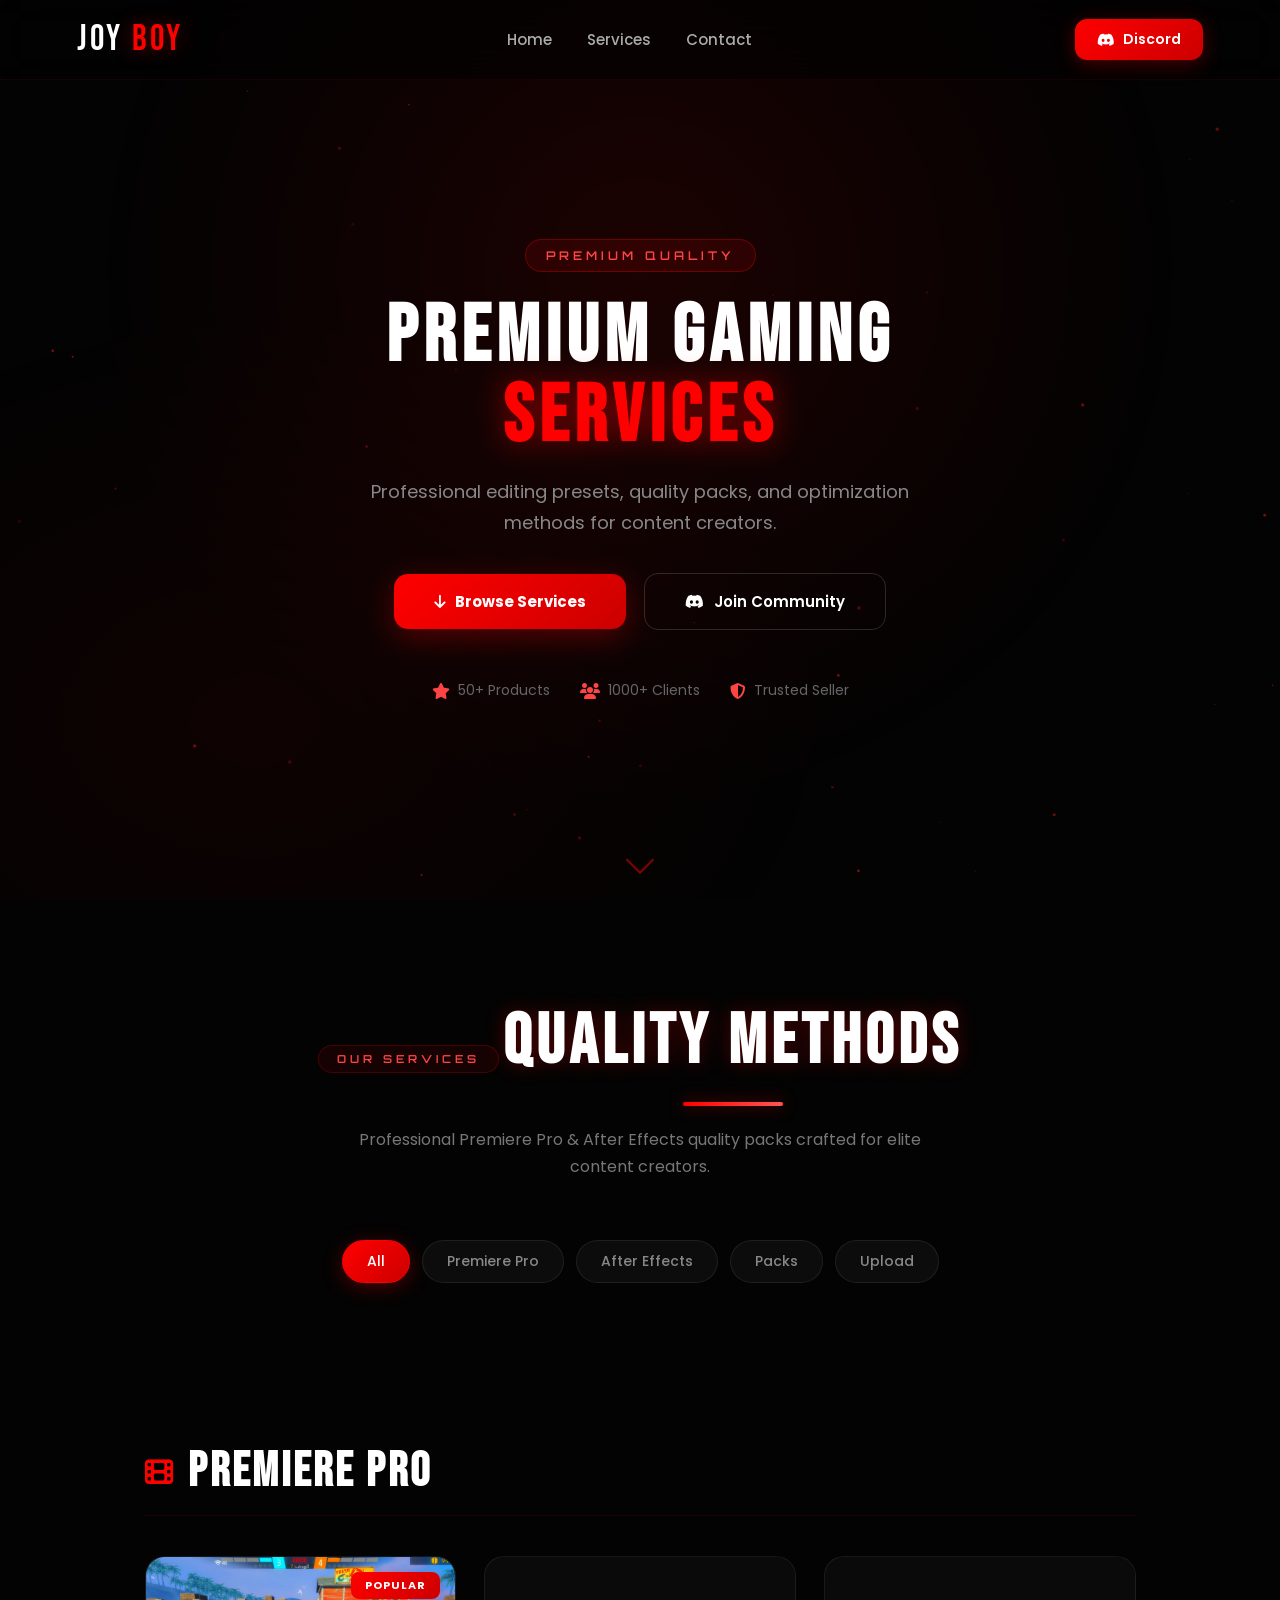
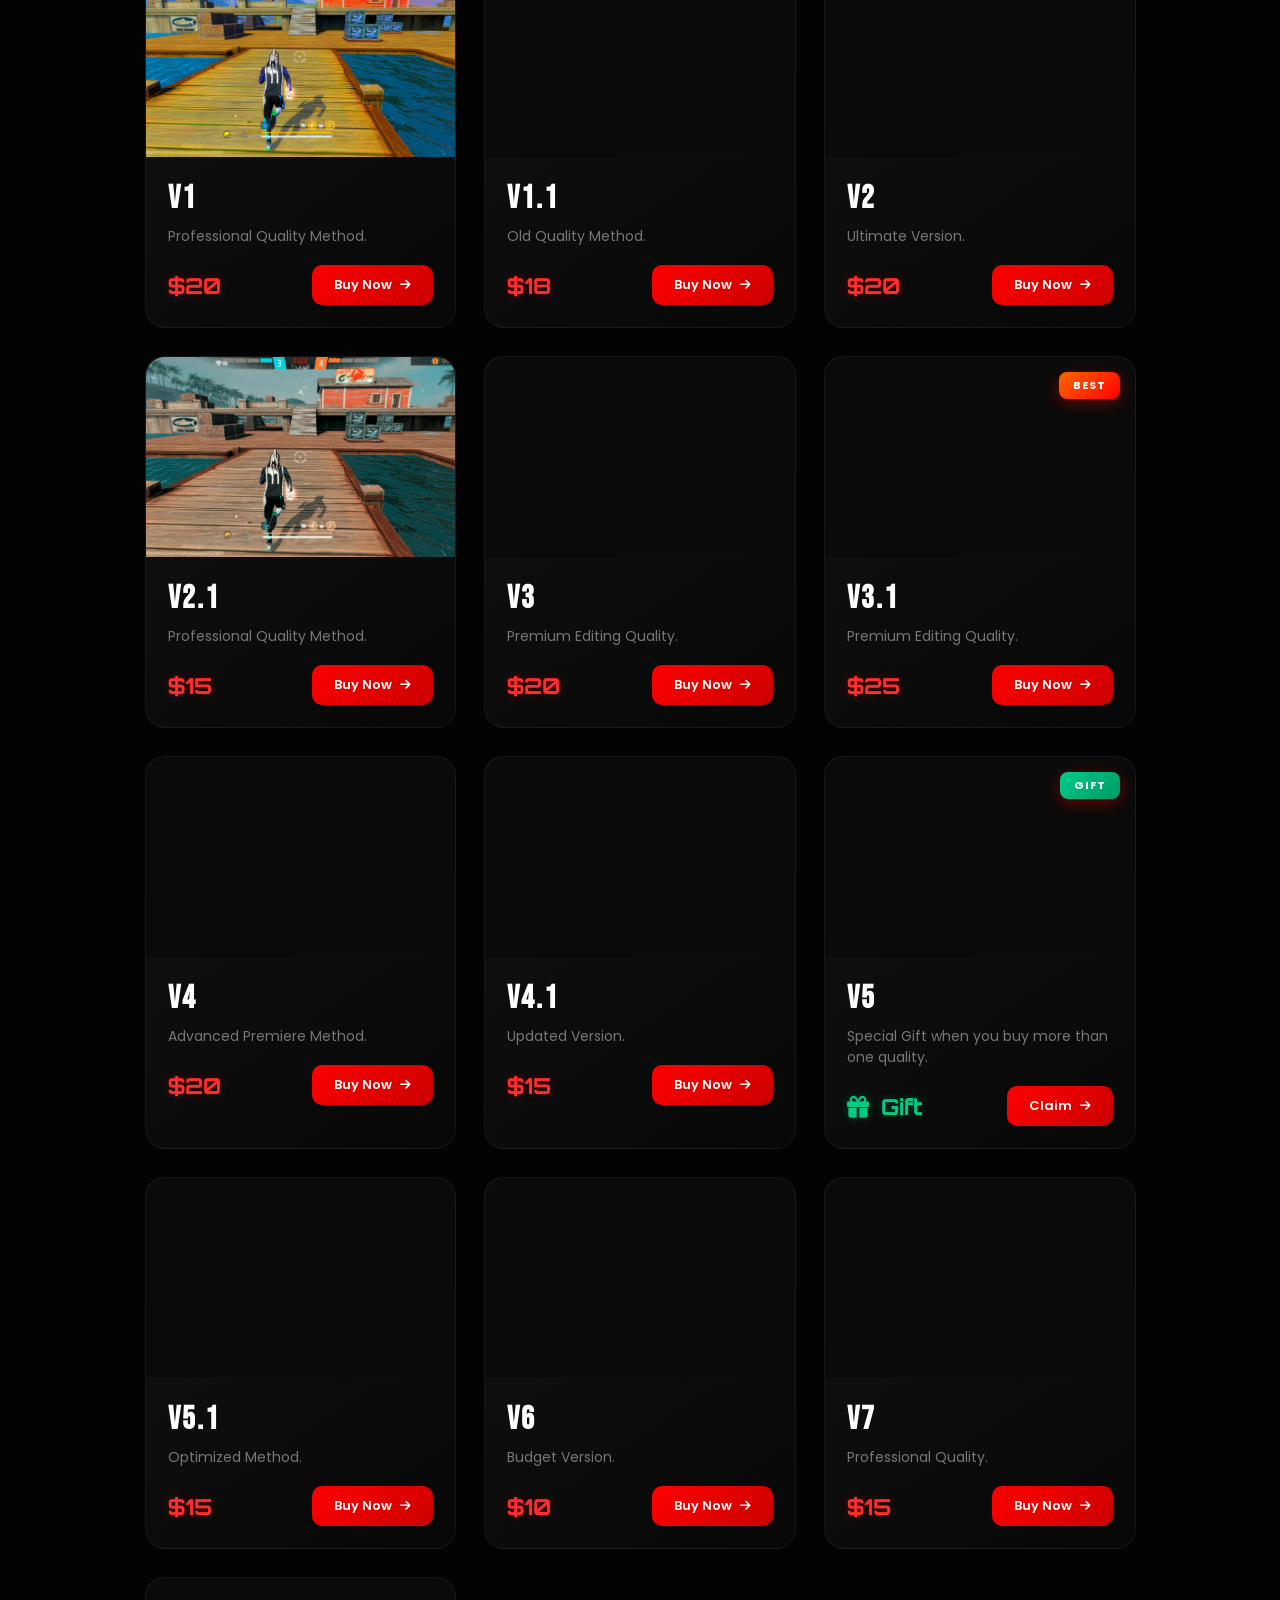
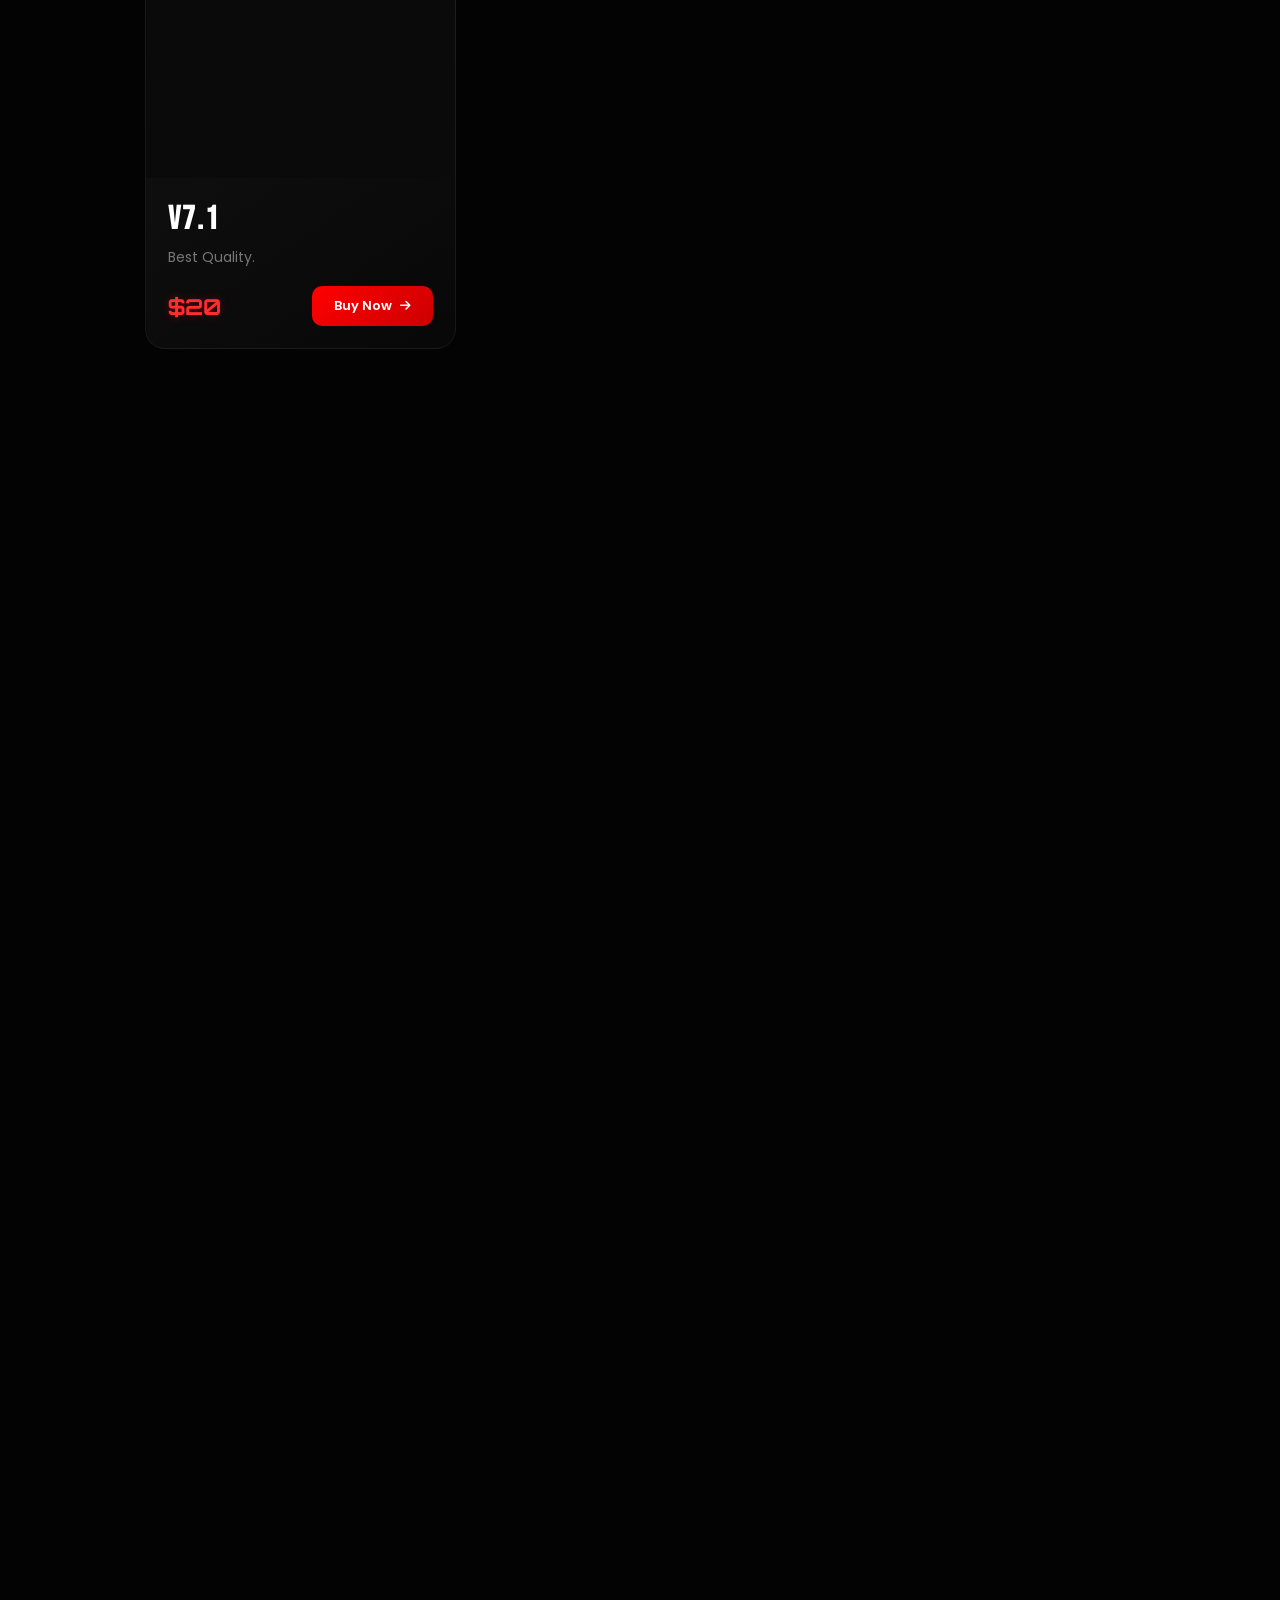
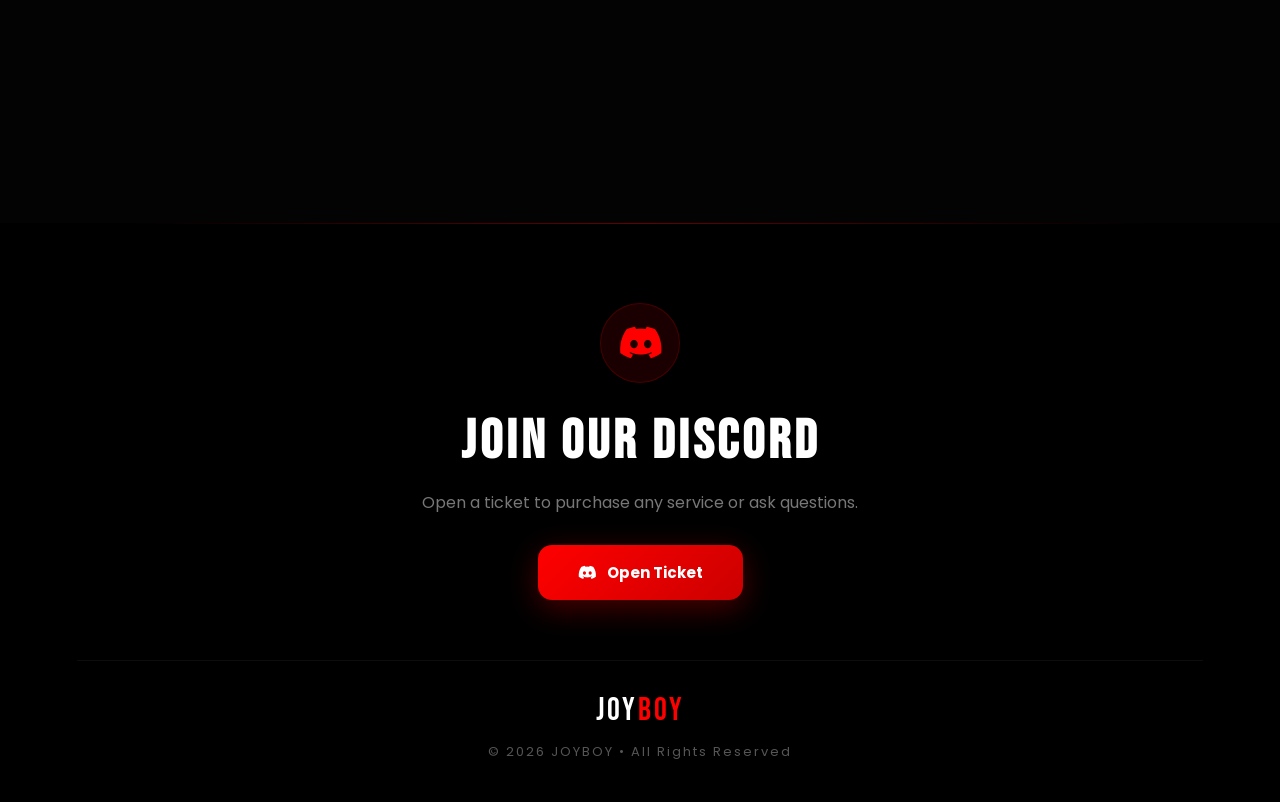
==== commit c0b5c7ae: "Adjust prices and remove V8 versions from index.html Updated prices for various versions and removed" ====
--- a/Store/index.html
+++ b/Store/index.html
@@ -135,7 +135,7 @@
                         <h3>V1</h3>
                         <p>Professional Quality Method.</p>
                         <div class="card-footer">
-                            <span class="price">$25</span>
+                            <span class="price">$20</span>
                             <a href="https://discord.gg/jHq6Ye6Qhj" target="_blank" rel="noopener noreferrer">Buy Now <i class="fas fa-arrow-right"></i></a>
                         </div>
                     </div>
@@ -150,7 +150,7 @@
                         <h3>V1.1</h3>
                         <p>Old Quality Method.</p>
                         <div class="card-footer">
-                            <span class="price">$23</span>
+                            <span class="price">$18</span>
                             <a href="https://discord.gg/jHq6Ye6Qhj" target="_blank" rel="noopener noreferrer">Buy Now <i class="fas fa-arrow-right"></i></a>
                         </div>
                     </div>
@@ -165,7 +165,7 @@
                         <h3>V2</h3>
                         <p>Ultimate Version.</p>
                         <div class="card-footer">
-                            <span class="price">$25</span>
+                            <span class="price">$20</span>
                             <a href="https://discord.gg/jHq6Ye6Qhj" target="_blank" rel="noopener noreferrer">Buy Now <i class="fas fa-arrow-right"></i></a>
                         </div>
                     </div>
@@ -180,7 +180,7 @@
                         <h3>V2.1</h3>
                         <p>Professional Quality Method.</p>
                         <div class="card-footer">
-                            <span class="price">$20</span>
+                            <span class="price">$15</span>
                             <a href="https://discord.gg/jHq6Ye6Qhj" target="_blank" rel="noopener noreferrer">Buy Now <i class="fas fa-arrow-right"></i></a>
                         </div>
                     </div>
@@ -195,7 +195,7 @@
                         <h3>V3</h3>
                         <p>Premium Editing Quality.</p>
                         <div class="card-footer">
-                            <span class="price">$23</span>
+                            <span class="price">$20</span>
                             <a href="https://discord.gg/jHq6Ye6Qhj" target="_blank" rel="noopener noreferrer">Buy Now <i class="fas fa-arrow-right"></i></a>
                         </div>
                     </div>
@@ -211,7 +211,7 @@
                         <h3>V3.1</h3>
                         <p>Premium Editing Quality.</p>
                         <div class="card-footer">
-                            <span class="price">$29</span>
+                            <span class="price">$25</span>
                             <a href="https://discord.gg/jHq6Ye6Qhj" target="_blank" rel="noopener noreferrer">Buy Now <i class="fas fa-arrow-right"></i></a>
                         </div>
                     </div>
@@ -226,7 +226,7 @@
                         <h3>V4</h3>
                         <p>Advanced Premiere Method.</p>
                         <div class="card-footer">
-                            <span class="price">$24</span>
+                            <span class="price">$20</span>
                             <a href="https://discord.gg/jHq6Ye6Qhj" target="_blank" rel="noopener noreferrer">Buy Now <i class="fas fa-arrow-right"></i></a>
                         </div>
                     </div>
@@ -241,7 +241,7 @@
                         <h3>V4.1</h3>
                         <p>Updated Version.</p>
                         <div class="card-footer">
-                            <span class="price">$20</span>
+                            <span class="price">$15</span>
                             <a href="https://discord.gg/jHq6Ye6Qhj" target="_blank" rel="noopener noreferrer">Buy Now <i class="fas fa-arrow-right"></i></a>
                         </div>
                     </div>
@@ -302,7 +302,7 @@
                         <h3>V7</h3>
                         <p>Professional Quality.</p>
                         <div class="card-footer">
-                            <span class="price">$20</span>
+                            <span class="price">$15</span>
                             <a href="https://discord.gg/jHq6Ye6Qhj" target="_blank" rel="noopener noreferrer">Buy Now <i class="fas fa-arrow-right"></i></a>
                         </div>
                     </div>
@@ -317,71 +317,12 @@
                         <h3>V7.1</h3>
                         <p>Best Quality.</p>
                         <div class="card-footer">
-                            <span class="price">$25</span>
-                            <a href="https://discord.gg/jHq6Ye6Qhj" target="_blank" rel="noopener noreferrer">Buy Now <i class="fas fa-arrow-right"></i></a>
-                        </div>
-                    </div>
-                </div>
-
-                <div class="card reveal">
-                    <div class="preview">
-                        <img src="Quality/V8.jpg" alt="V8 Quality Method" loading="lazy" decoding="async">
-                        <div class="preview-overlay"><i class="fas fa-eye"></i></div>
-                    </div>
-                    <div class="card-body">
-                        <h3>V8</h3>
-                        <p>Latest Method.</p>
-                        <div class="card-footer">
-                            <span class="price">$17</span>
-                            <a href="https://discord.gg/jHq6Ye6Qhj" target="_blank" rel="noopener noreferrer">Buy Now <i class="fas fa-arrow-right"></i></a>
-                        </div>
-                    </div>
-                </div>
-
-                <div class="card reveal">
-                    <div class="preview">
-                        <img src="Quality/V8.1.jpg" alt="V8.1 Quality Method" loading="lazy" decoding="async">
-                        <div class="preview-overlay"><i class="fas fa-eye"></i></div>
-                    </div>
-                    <div class="card-body">
-                        <h3>V8.1</h3>
-                        <p>Improved Quality.</p>
-                        <div class="card-footer">
-                            <span class="price">$17</span>
-                            <a href="https://discord.gg/jHq6Ye6Qhj" target="_blank" rel="noopener noreferrer">Buy Now <i class="fas fa-arrow-right"></i></a>
-                        </div>
-                    </div>
-                </div>
-
-                <div class="card reveal">
-                    <div class="preview">
-                        <img src="Quality/V8.2.jpg" alt="V8.2 Quality Method" loading="lazy" decoding="async">
-                        <div class="preview-overlay"><i class="fas fa-eye"></i></div>
-                    </div>
-                    <div class="card-body">
-                        <h3>V8.2</h3>
-                        <p>Optimized Version.</p>
-                        <div class="card-footer">
-                            <span class="price">$17</span>
-                            <a href="https://discord.gg/jHq6Ye6Qhj" target="_blank" rel="noopener noreferrer">Buy Now <i class="fas fa-arrow-right"></i></a>
-                        </div>
-                    </div>
-                </div>
-
-                <div class="card reveal">
-                    <div class="preview">
-                        <img src="Quality/effect.png" alt="Single Effect" loading="lazy" decoding="async">
-                        <div class="preview-overlay"><i class="fas fa-wand-magic-sparkles"></i></div>
-                    </div>
-                    <div class="card-body">
-                        <h3>Only 1 Effect</h3>
-                        <p>1 Effect Setting.</p>
-                        <div class="card-footer">
-                            <span class="price">$1</span>
-                            <a href="https://discord.gg/jHq6Ye6Qhj" target="_blank" rel="noopener noreferrer">Buy Now <i class="fas fa-arrow-right"></i></a>
-                        </div>
-                    </div>
-                </div>
+                            <span class="price">$20</span>
+                            <a href="https://discord.gg/jHq6Ye6Qhj" target="_blank" rel="noopener noreferrer">Buy Now <i class="fas fa-arrow-right"></i></a>
+                        </div>
+                    </div>
+                </div>
+
             </div>
         </section>
 
--- a/Store/style.css
+++ b/Store/style.css
@@ -3,6 +3,12 @@
     padding: 0;
     box-sizing: border-box;
     scroll-behavior: smooth;
+}
+
+img {
+    image-rendering: auto;
+    -webkit-user-drag: none;
+    user-select: none;
 }
 
 body {
@@ -498,6 +504,8 @@
 
 .quality {
     margin-bottom: 80px;
+    content-visibility: auto;
+    contain-intrinsic-size: auto 600px;
 }
 
 .quality-header {
@@ -574,12 +582,46 @@
     overflow: hidden;
     position: relative;
     cursor: pointer;
-}
+    background: #0a0a0a;
+}
+
+/* Skeleton shimmer while loading */
+.preview::before {
+    content: '';
+    position: absolute;
+    inset: 0;
+    background: linear-gradient(
+        90deg,
+        #0a0a0a 25%,
+        #151515 50%,
+        #0a0a0a 75%
+    );
+    background-size: 200% 100%;
+    animation: shimmer 1.5s ease-in-out infinite;
+    z-index: 1;
+}
+.preview img[data-loaded="true"] ~ .preview-overlay + *,
+.preview img[data-loaded="true"] {
+    /* hide shimmer when loaded */
+}
+.preview:has(img[data-loaded="true"])::before {
+    display: none;
+}
+
+@keyframes shimmer {
+    0% { background-position: 200% 0; }
+    100% { background-position: -200% 0; }
+}
+
 .preview img {
     width: 100%;
     height: 100%;
     object-fit: cover;
-    transition: transform 0.5s ease;
+    transition: transform 0.5s ease, opacity 0.4s ease;
+    opacity: 0;
+}
+.preview img.loaded {
+    opacity: 1;
 }
 .card:hover .preview img {
     transform: scale(1.1);
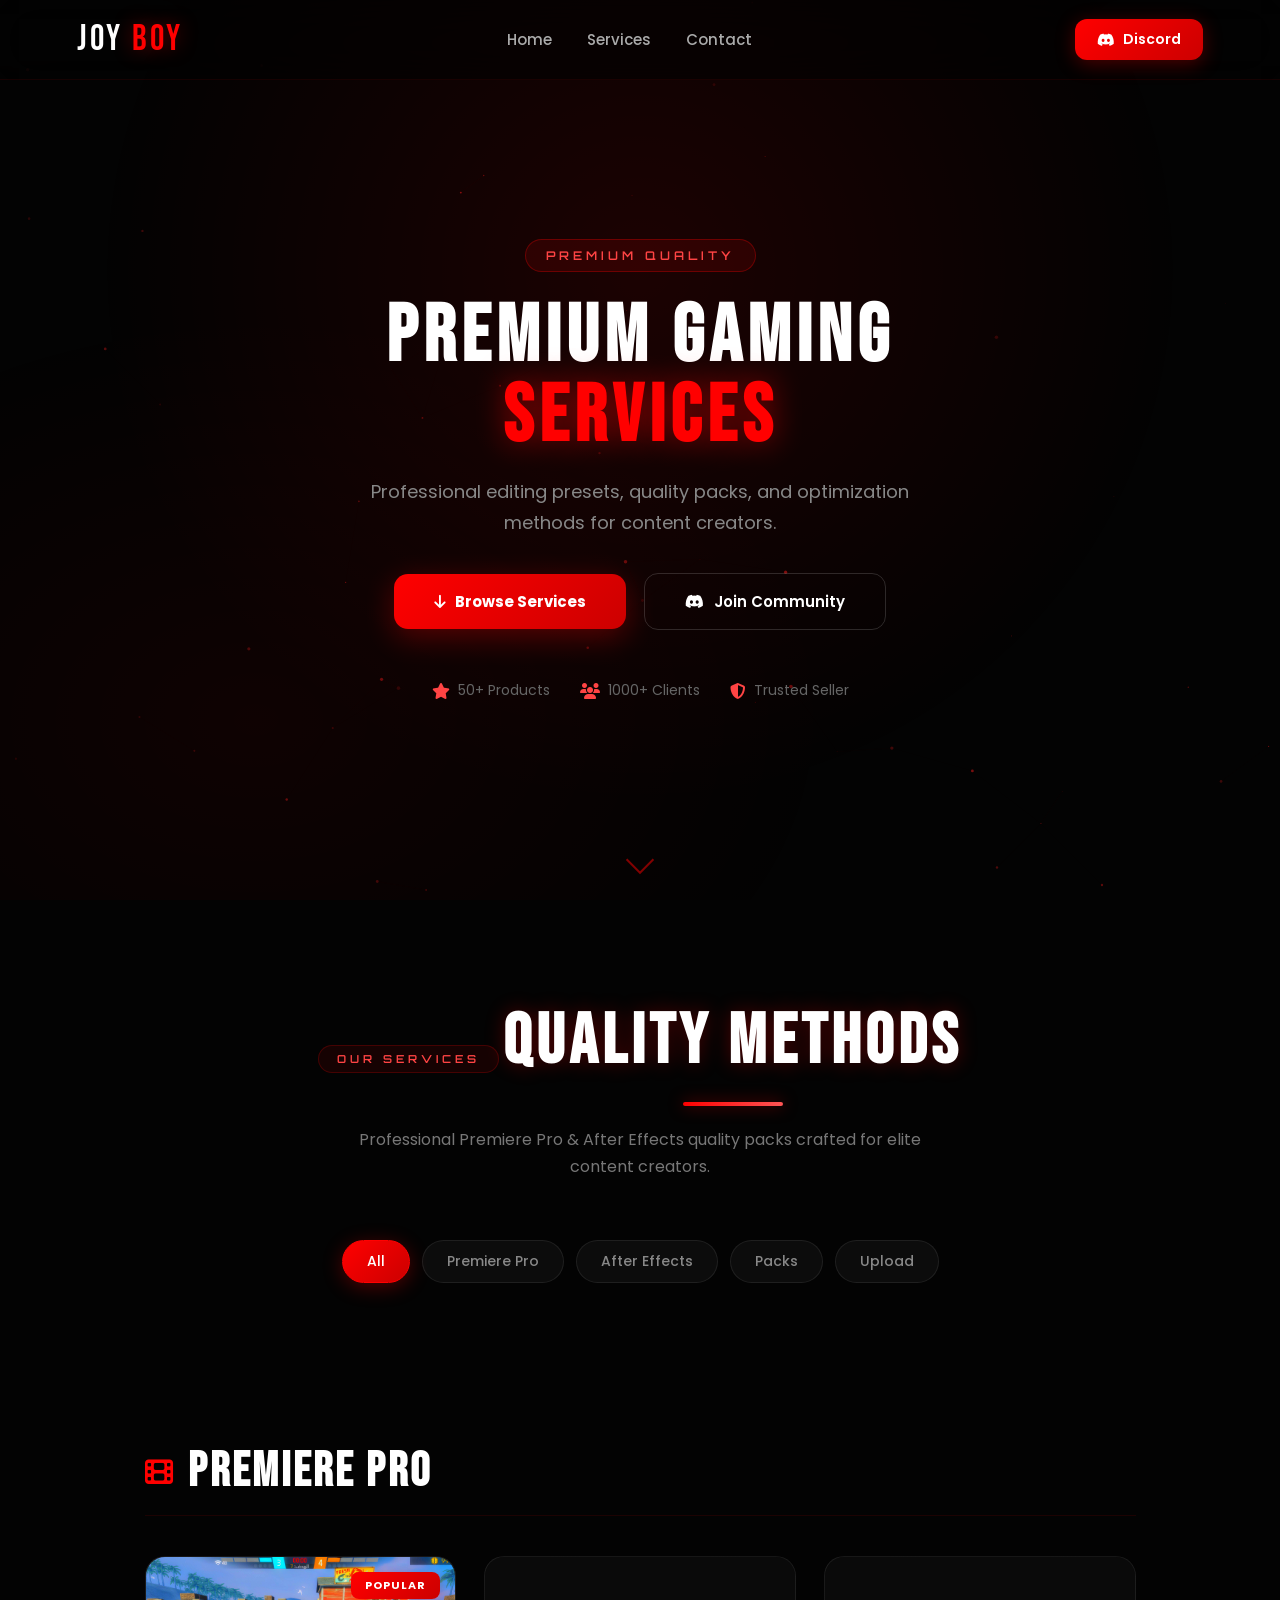
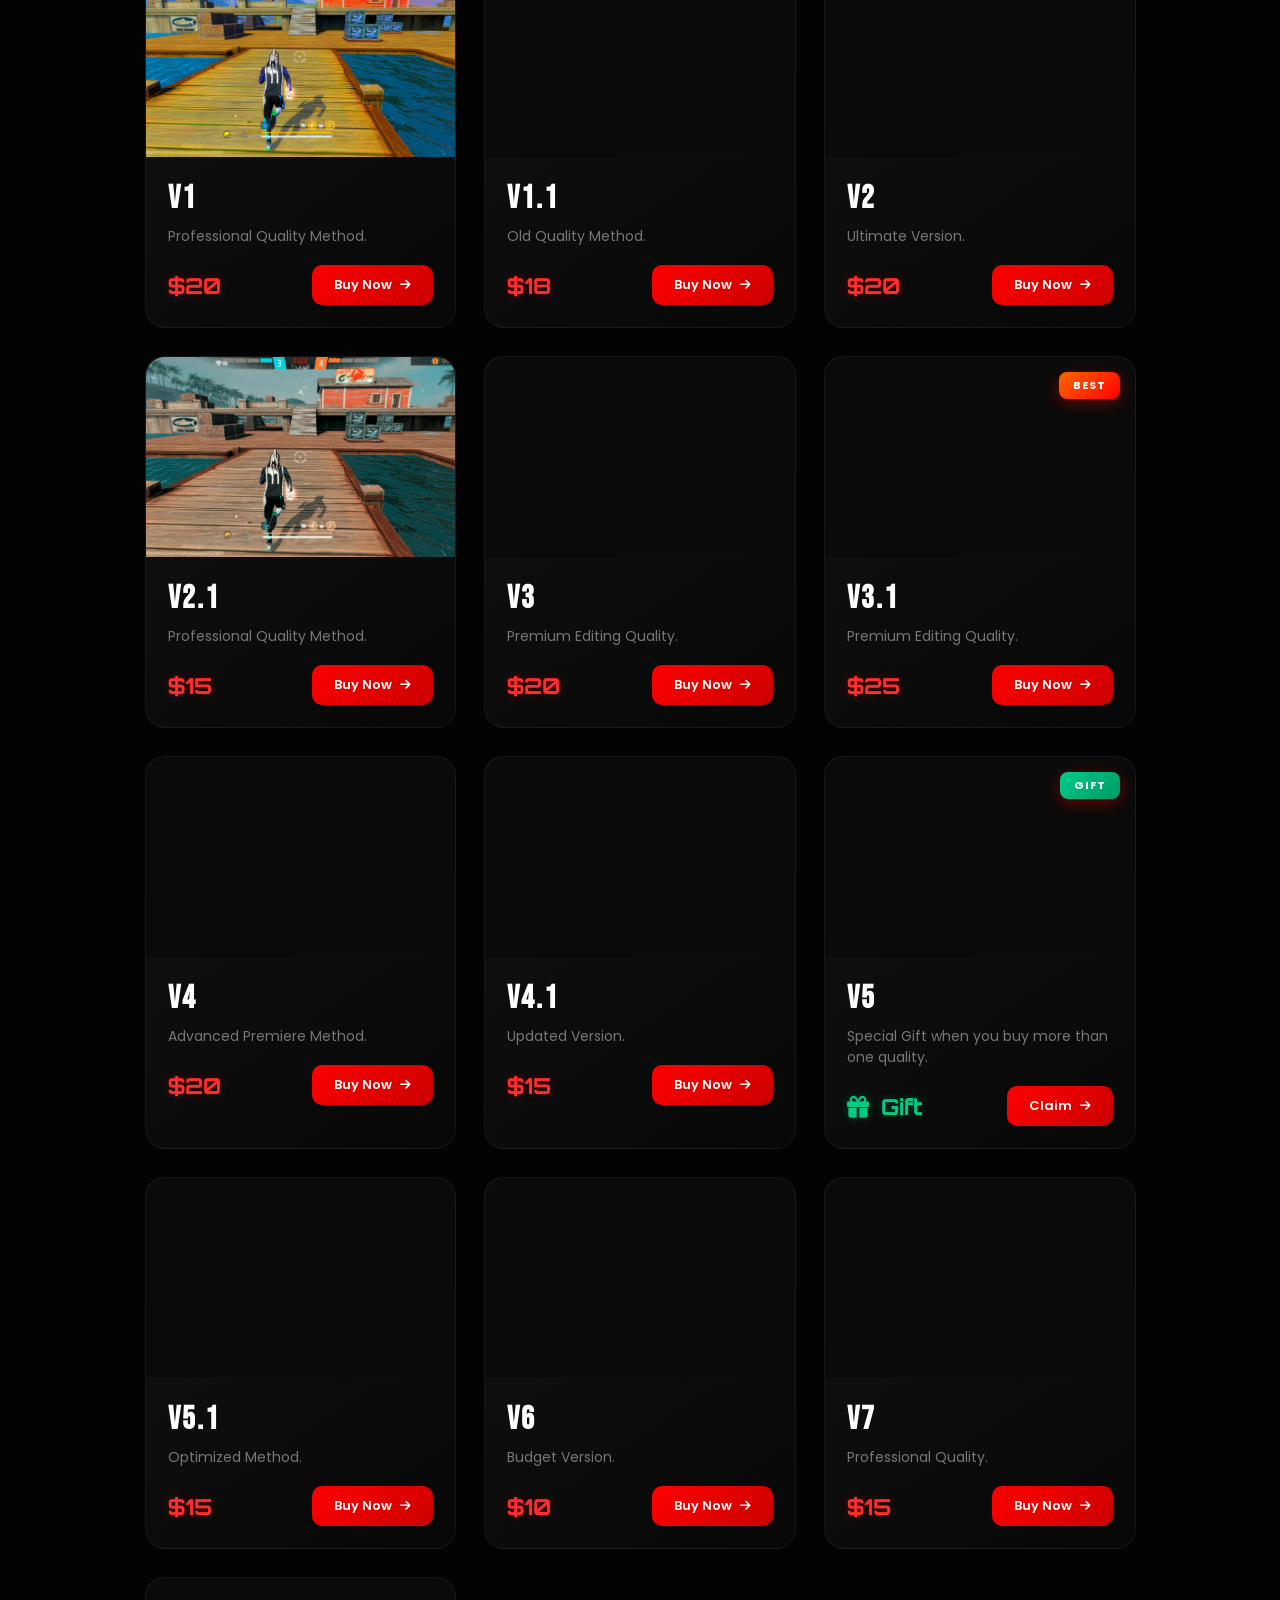
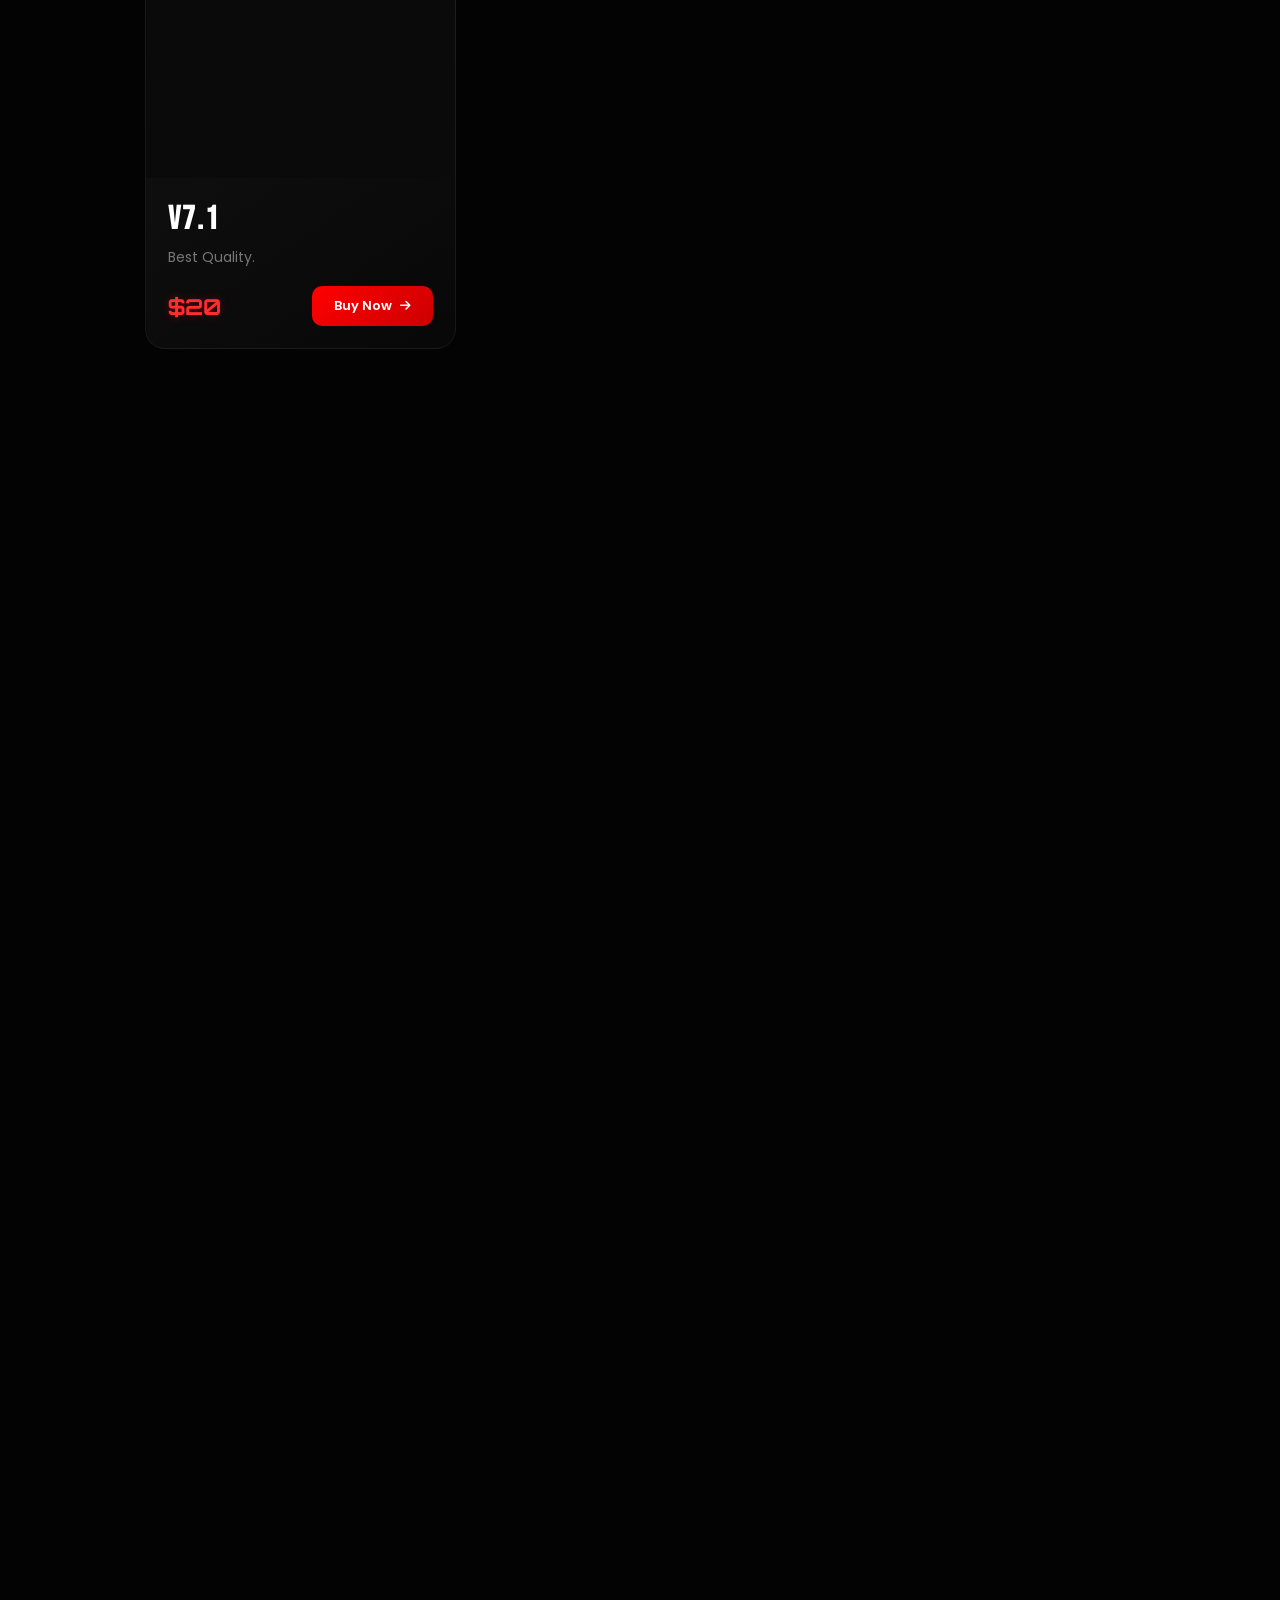
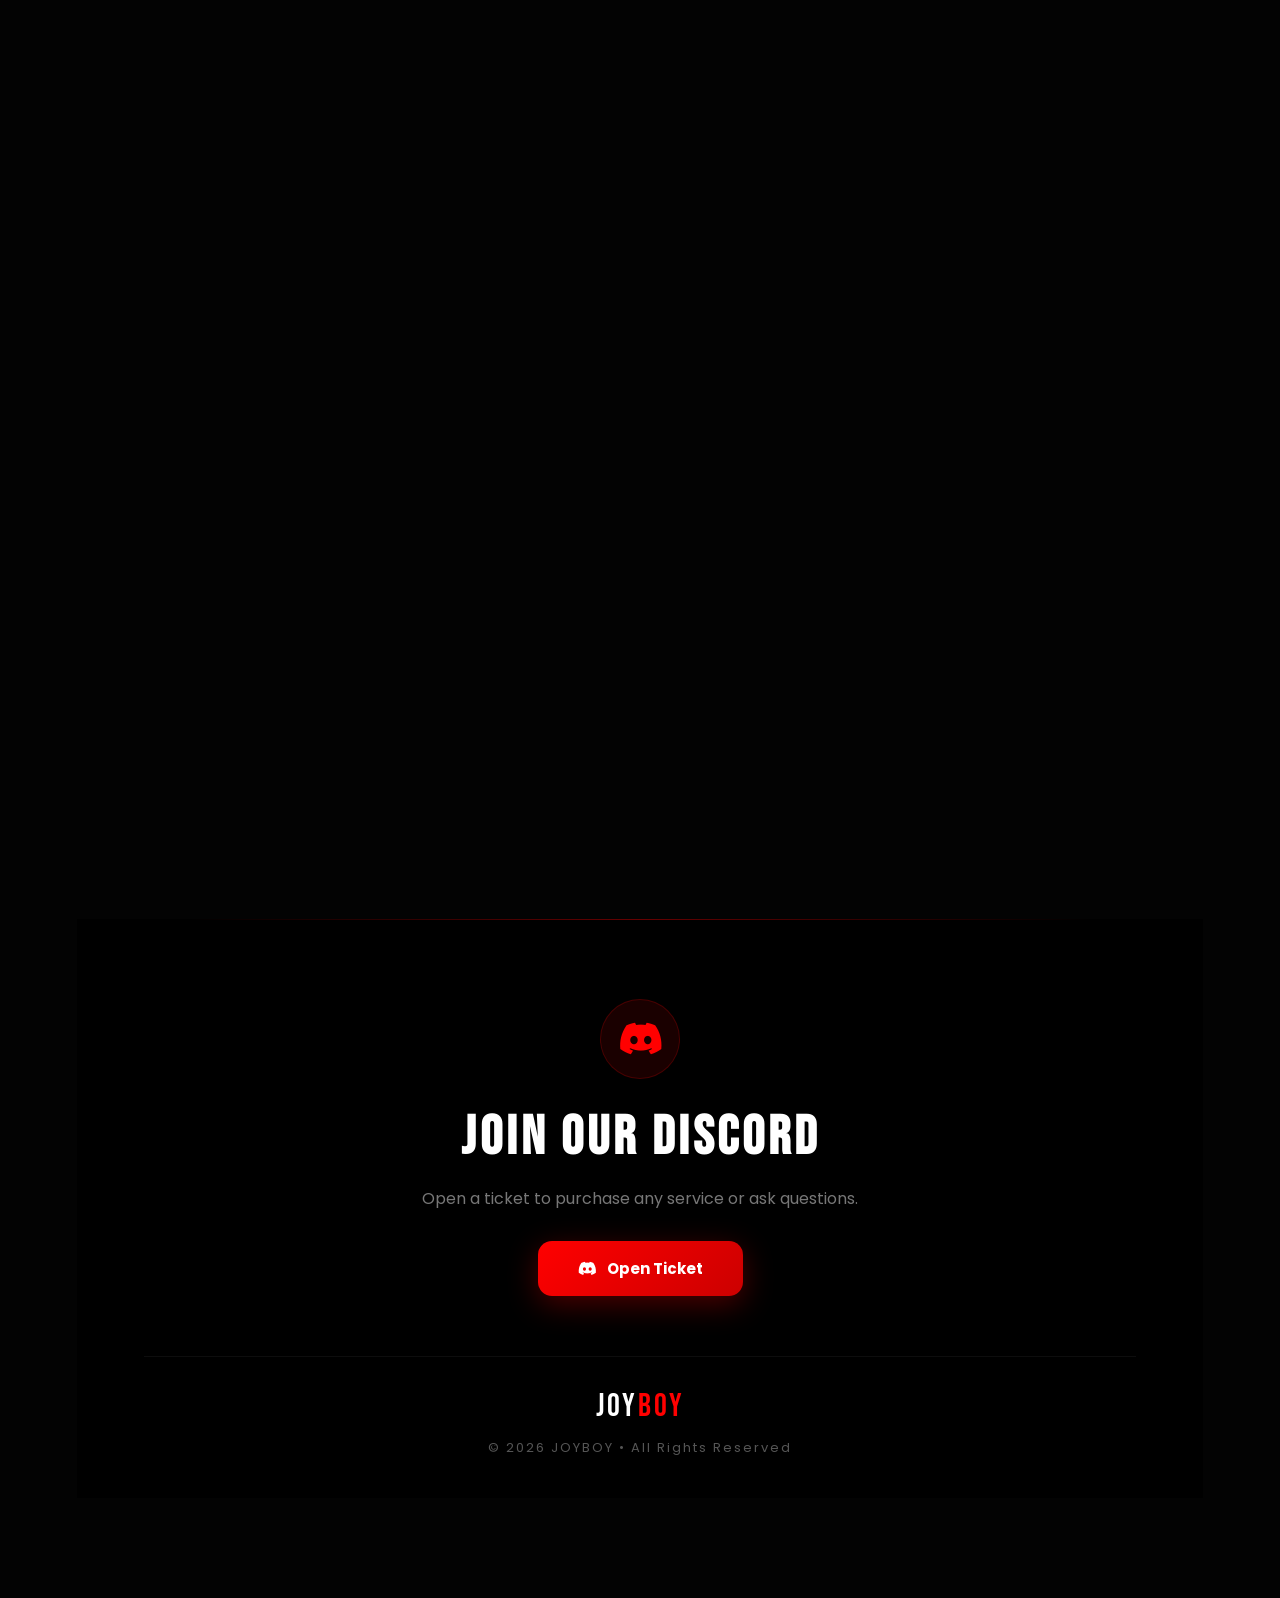
==== commit 18558cb5: "Remove Upload Method section from index.html Removed the Upload Method section from the index.html f" ====
--- a/Store/index.html
+++ b/Store/index.html
@@ -452,63 +452,6 @@
                 </div>
             </div>
         </section>
-
-        <!-- Upload Method -->
-        <section class="quality" data-category="upload">
-            <div class="quality-header reveal">
-                <i class="fas fa-cloud-arrow-up"></i>
-                <h2>Upload Method</h2>
-            </div>
-            <div class="cards">
-                <div class="card reveal">
-                    <div class="preview">
-                        <img src="Quality/upload 1080.png" alt="Upload 1080p Method" loading="lazy" decoding="async">
-                        <div class="preview-overlay"><i class="fas fa-eye"></i></div>
-                    </div>
-                    <div class="card-body">
-                        <h3>Upload Method</h3>
-                        <p>1080p / 60 FPS Method.</p>
-                        <div class="card-footer">
-                            <span class="price">$15</span>
-                            <a href="https://discord.gg/jHq6Ye6Qhj" target="_blank" rel="noopener noreferrer">Buy Now <i class="fas fa-arrow-right"></i></a>
-                        </div>
-                    </div>
-                </div>
-
-                <div class="card reveal">
-                    <div class="card-badge">PRO</div>
-                    <div class="preview">
-                        <img src="Quality/upload 2K.png" alt="Premium Upload 2K Method" loading="lazy" decoding="async">
-                        <div class="preview-overlay"><i class="fas fa-eye"></i></div>
-                    </div>
-                    <div class="card-body">
-                        <h3>Premium Upload Method</h3>
-                        <p>2K / 90 FPS Method.</p>
-                        <div class="card-footer">
-                            <span class="price">$20</span>
-                            <a href="https://discord.gg/jHq6Ye6Qhj" target="_blank" rel="noopener noreferrer">Buy Now <i class="fas fa-arrow-right"></i></a>
-                        </div>
-                    </div>
-                </div>
-
-                <div class="card reveal">
-                    <div class="card-badge hot">4K</div>
-                    <div class="preview">
-                        <img src="Quality/upload 4K.png" alt="Ultimate Upload 4K Method" loading="lazy" decoding="async">
-                        <div class="preview-overlay"><i class="fas fa-eye"></i></div>
-                    </div>
-                    <div class="card-body">
-                        <h3>Ultimate Upload Method</h3>
-                        <p>4K / 120 FPS Method.</p>
-                        <div class="card-footer">
-                            <span class="price">$25</span>
-                            <a href="https://discord.gg/jHq6Ye6Qhj" target="_blank" rel="noopener noreferrer">Buy Now <i class="fas fa-arrow-right"></i></a>
-                        </div>
-                    </div>
-                </div>
-            </div>
-        </section>
-    </section>
 
     <!-- Footer / Contact -->
     <footer id="contact">
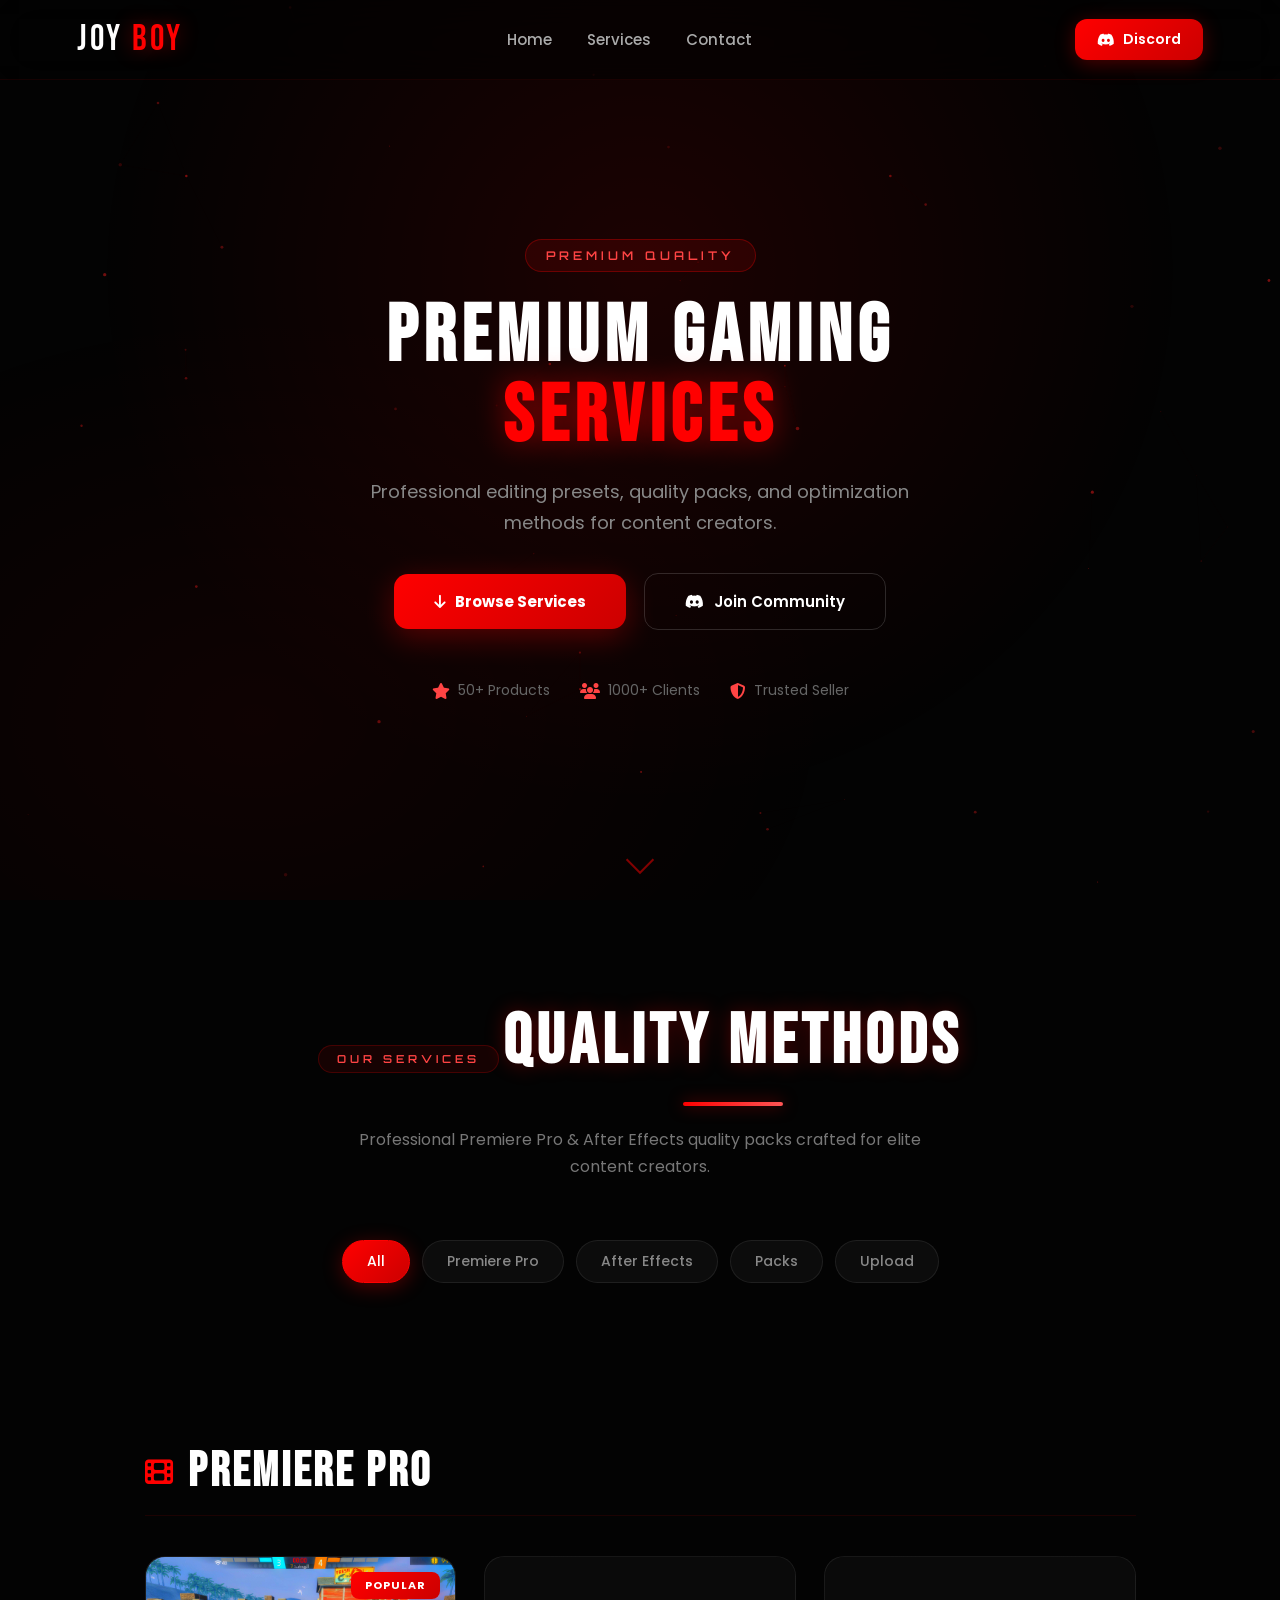
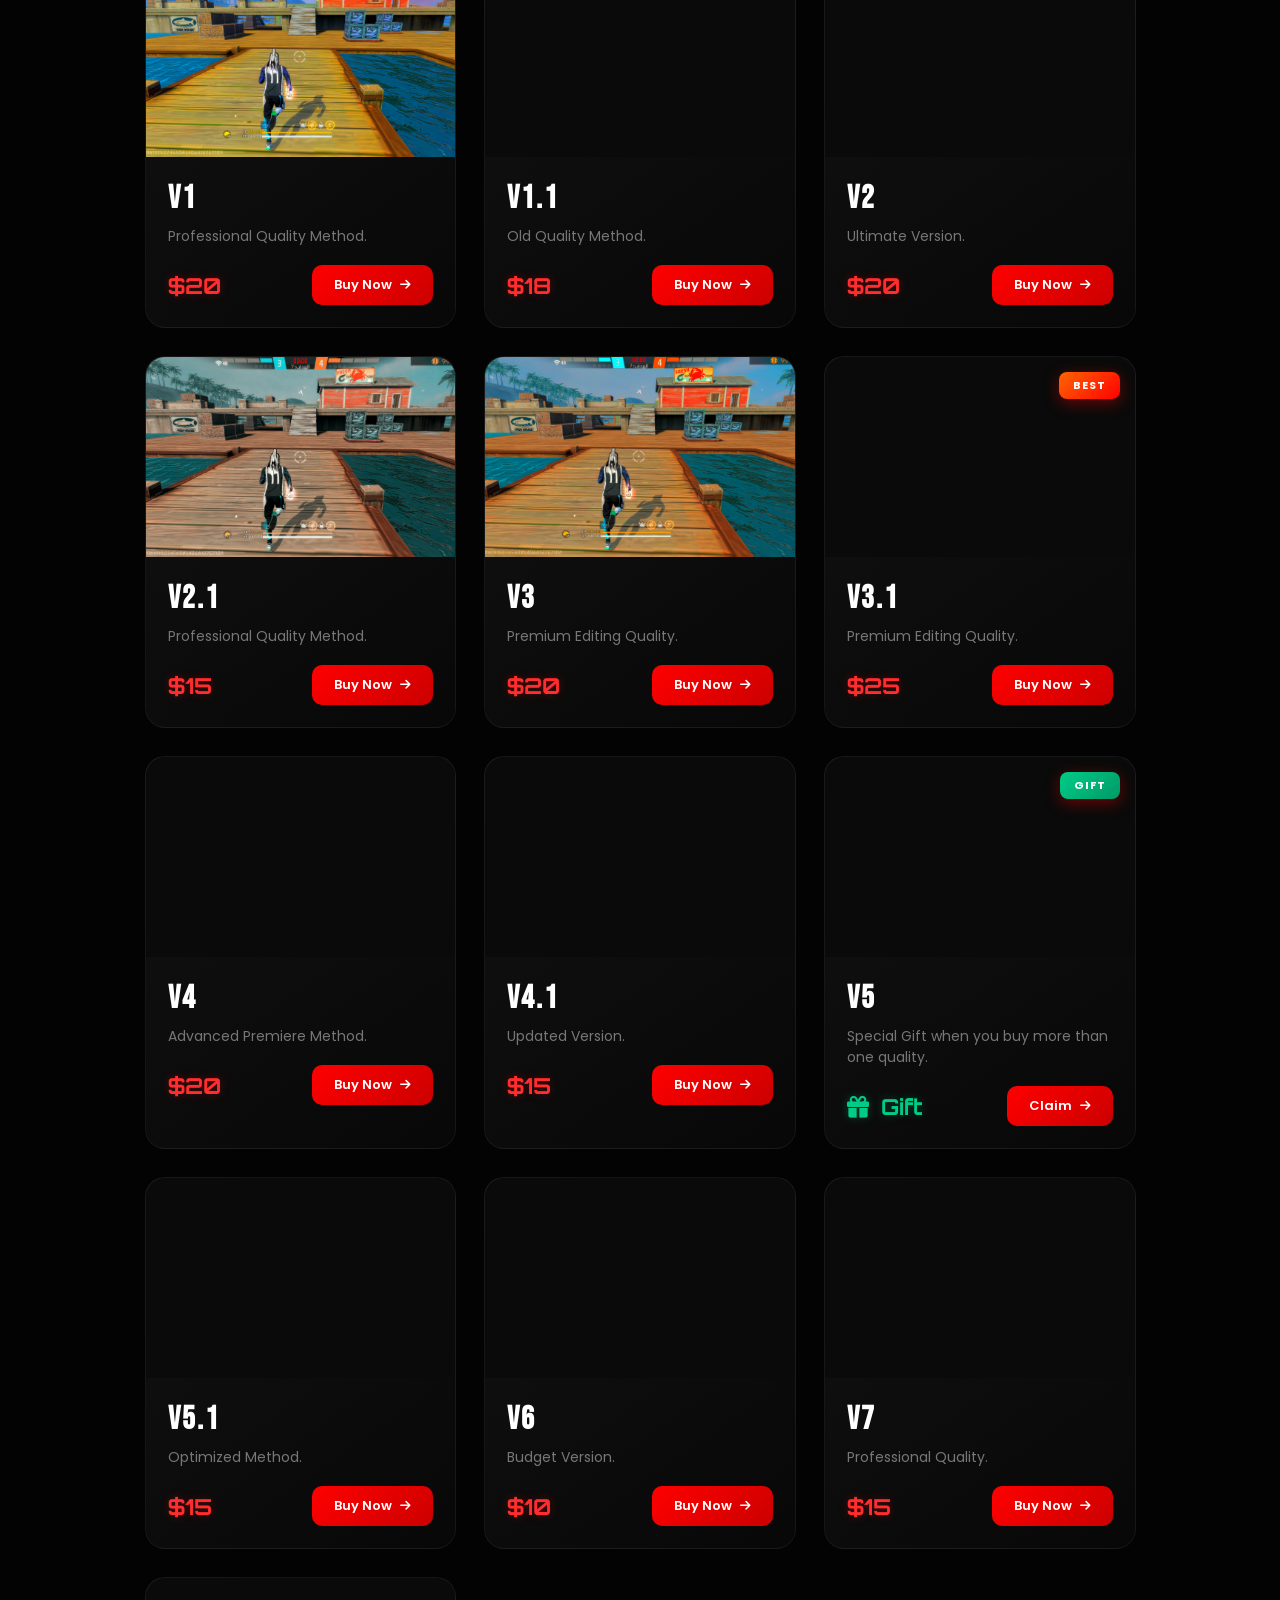
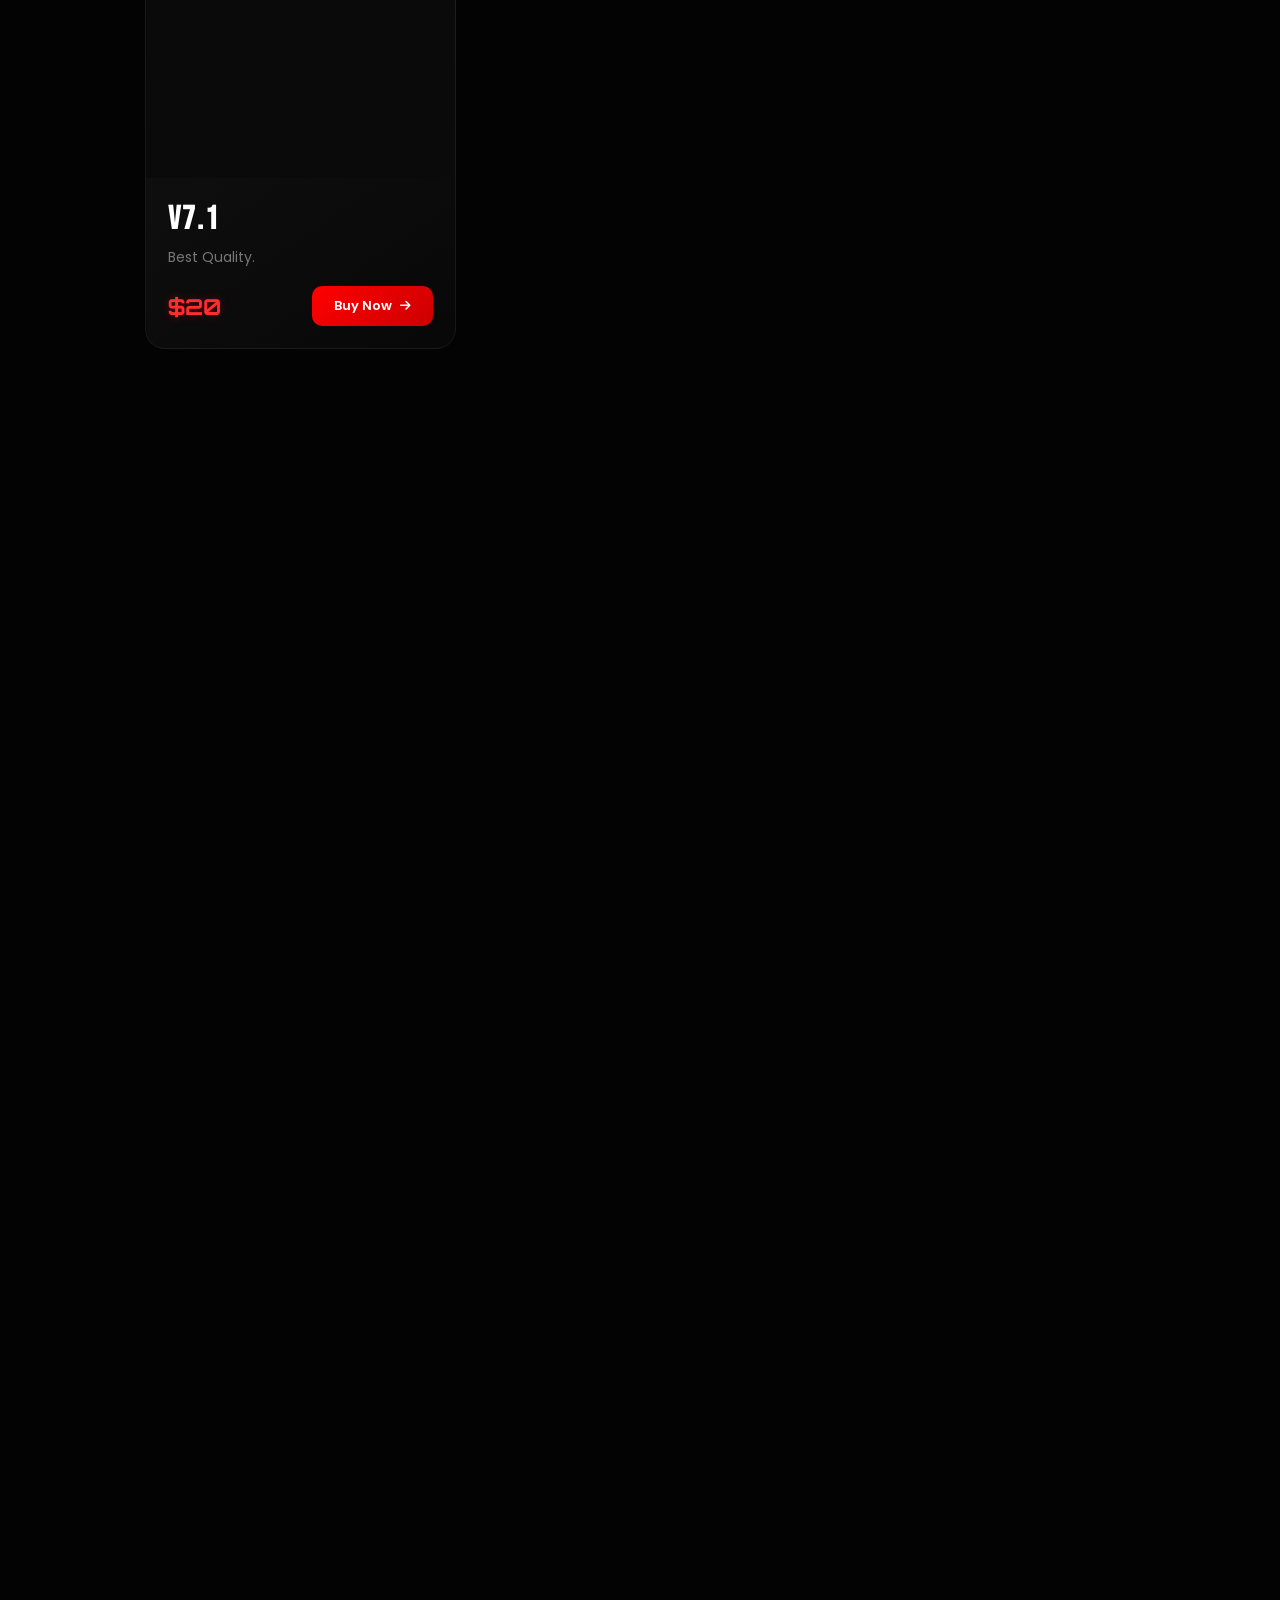
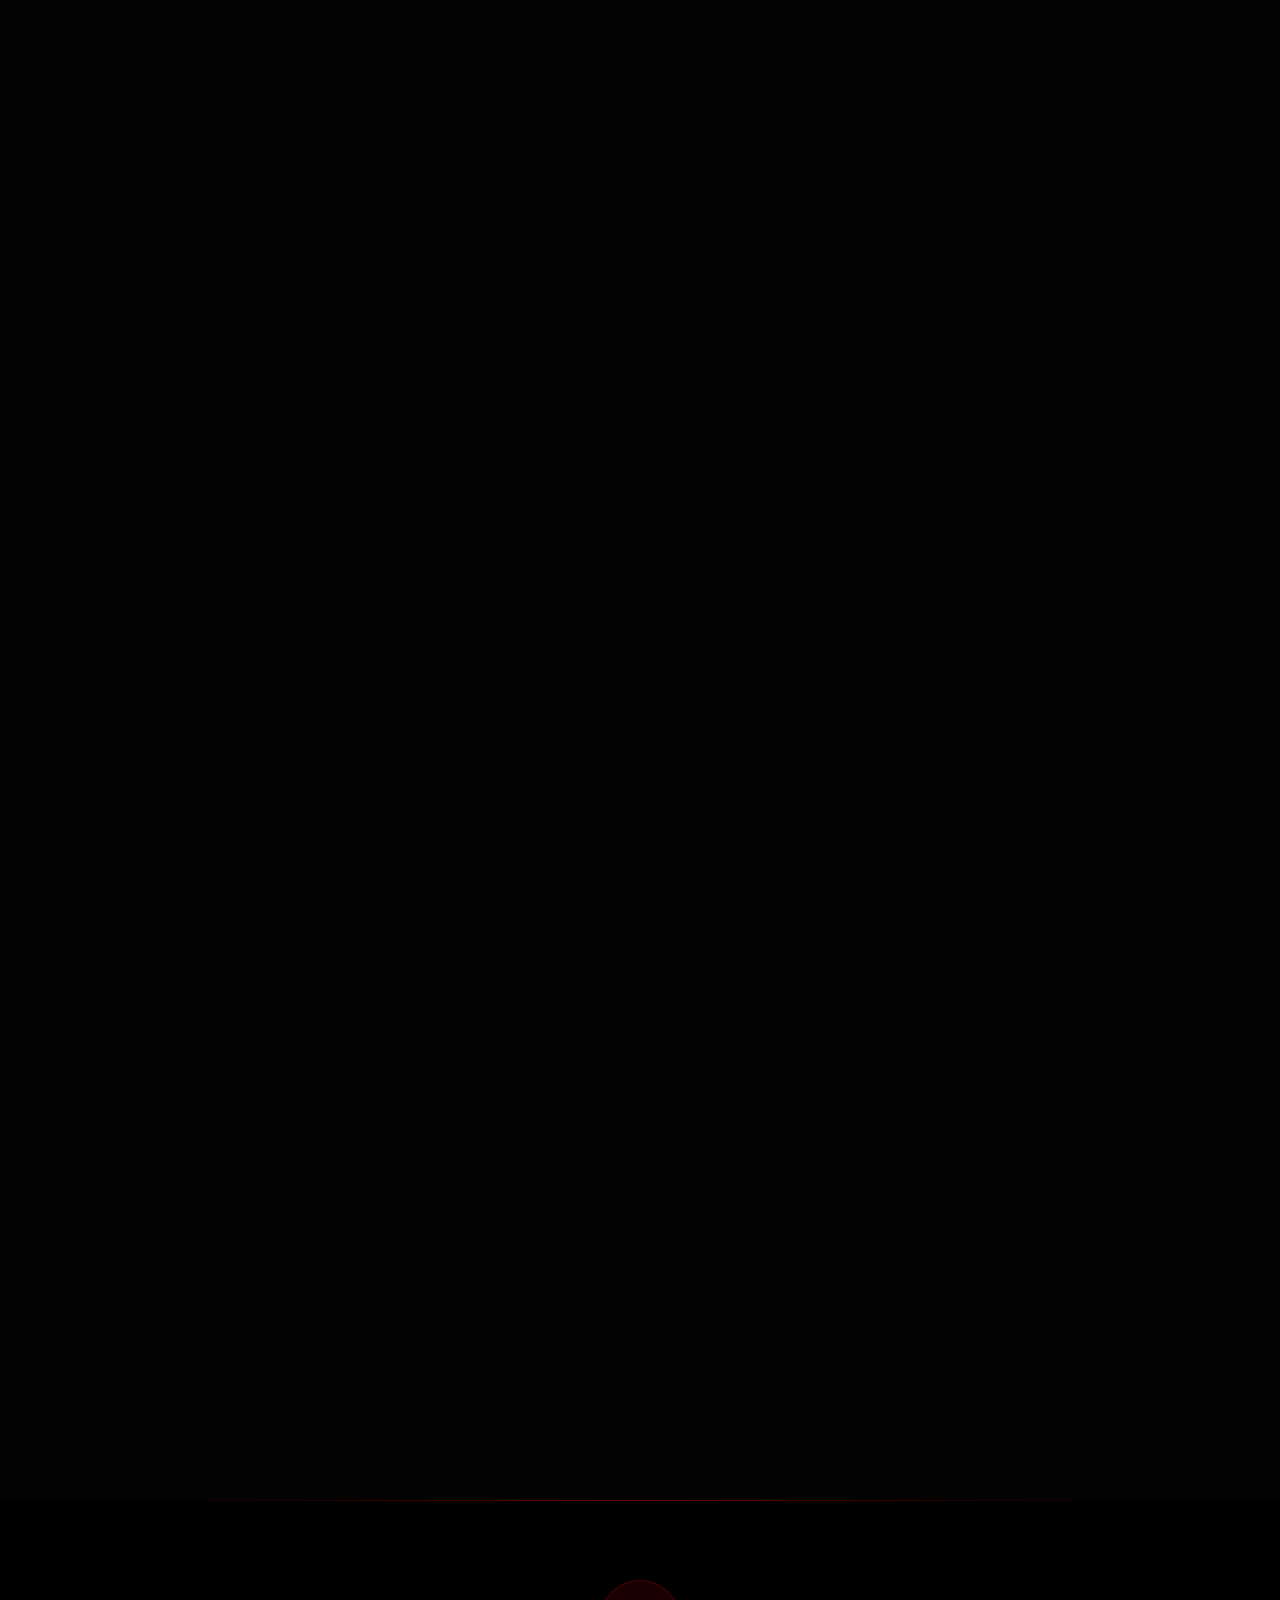
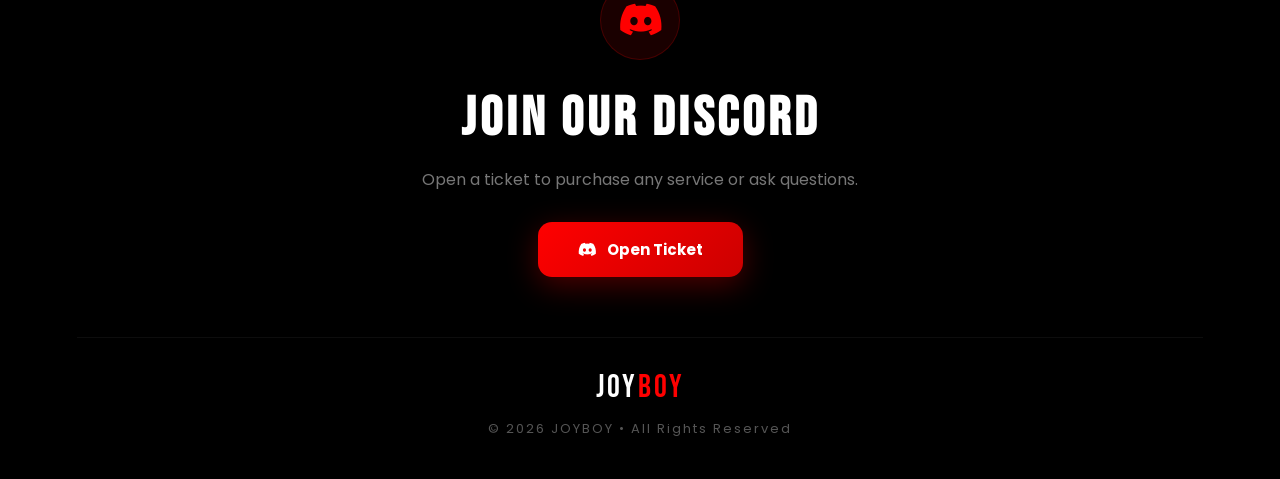
==== commit 74ae9646: "Add new product cards to index.html Added new product cards for various items including Line Transit" ====
--- a/Store/index.html
+++ b/Store/index.html
@@ -394,6 +394,73 @@
                         </div>
                     </div>
                 </div>
+
+                <div class="card reveal">
+                    <div class="card-badge hot">NEW</div>
+                    <div class="preview">
+                        <img src="Quality/Line.gif" alt="AE Joyboy CC" loading="lazy" decoding="async">
+                        <div class="preview-overlay"><i class="fas fa-eye"></i></div>
+                    </div>
+                    <div class="card-body">
+                        <h3>Line Transition By Joyboy</h3>
+                        <p>Line Transition With Your Custom Name.</p>
+                        <div class="card-footer">
+                            <span class="price">$5</span>
+                            <a href="https://discord.gg/jHq6Ye6Qhj" target="_blank" rel="noopener noreferrer">Buy Now <i class="fas fa-arrow-right"></i></a>
+                        </div>
+                    </div>
+                </div>
+
+                <div class="card reveal">
+                    <div class="card-badge hot">NEW</div>
+                    <div class="preview">
+                        <img src="Quality/Shake.gif" alt="AE Joyboy CC" loading="lazy" decoding="async">
+                        <div class="preview-overlay"><i class="fas fa-eye"></i></div>
+                    </div>
+                    <div class="card-body">
+                        <h3>Shakes By Joyboy</h3>
+                        <p>Pack Of Ultimate Shakes !
+                            +70 Shake.</p>
+                        <div class="card-footer">
+                            <span class="price">$5</span>
+                            <a href="https://discord.gg/jHq6Ye6Qhj" target="_blank" rel="noopener noreferrer">Buy Now <i class="fas fa-arrow-right"></i></a>
+                        </div>
+                    </div>
+                </div>
+
+                <div class="card reveal">
+                    <div class="card-badge hot">NEW</div>
+                    <div class="preview">
+                        <img src="Quality/Zoom.gif" alt="AE Joyboy CC" loading="lazy" decoding="async">
+                        <div class="preview-overlay"><i class="fas fa-eye"></i></div>
+                    </div>
+                    <div class="card-body">
+                        <h3>Zooms By Joyboy</h3>
+                        <p>Pack Of Ultimate Zooms!
+                            +50 Zoom.</p>
+                        <div class="card-footer">
+                            <span class="price">$5</span>
+                            <a href="https://discord.gg/jHq6Ye6Qhj" target="_blank" rel="noopener noreferrer">Buy Now <i class="fas fa-arrow-right"></i></a>
+                        </div>
+                    </div>
+                </div>
+
+                <div class="card reveal">
+                    <div class="card-badge hot">NEW</div>
+                    <div class="preview">
+                        <img src="Quality/Shatter.gif" alt="AE Joyboy CC" loading="lazy" decoding="async">
+                        <div class="preview-overlay"><i class="fas fa-eye"></i></div>
+                    </div>
+                    <div class="card-body">
+                        <h3>Shatters By Joyboy</h3>
+                        <p>Pack Of Ultimate Shatters!
+                            +10 Shatter.</p>
+                        <div class="card-footer">
+                            <span class="price">$5</span>
+                            <a href="https://discord.gg/jHq6Ye6Qhj" target="_blank" rel="noopener noreferrer">Buy Now <i class="fas fa-arrow-right"></i></a>
+                        </div>
+                    </div>
+                </div>
             </div>
         </section>
 
@@ -452,6 +519,7 @@
                 </div>
             </div>
         </section>
+    </section>
 
     <!-- Footer / Contact -->
     <footer id="contact">
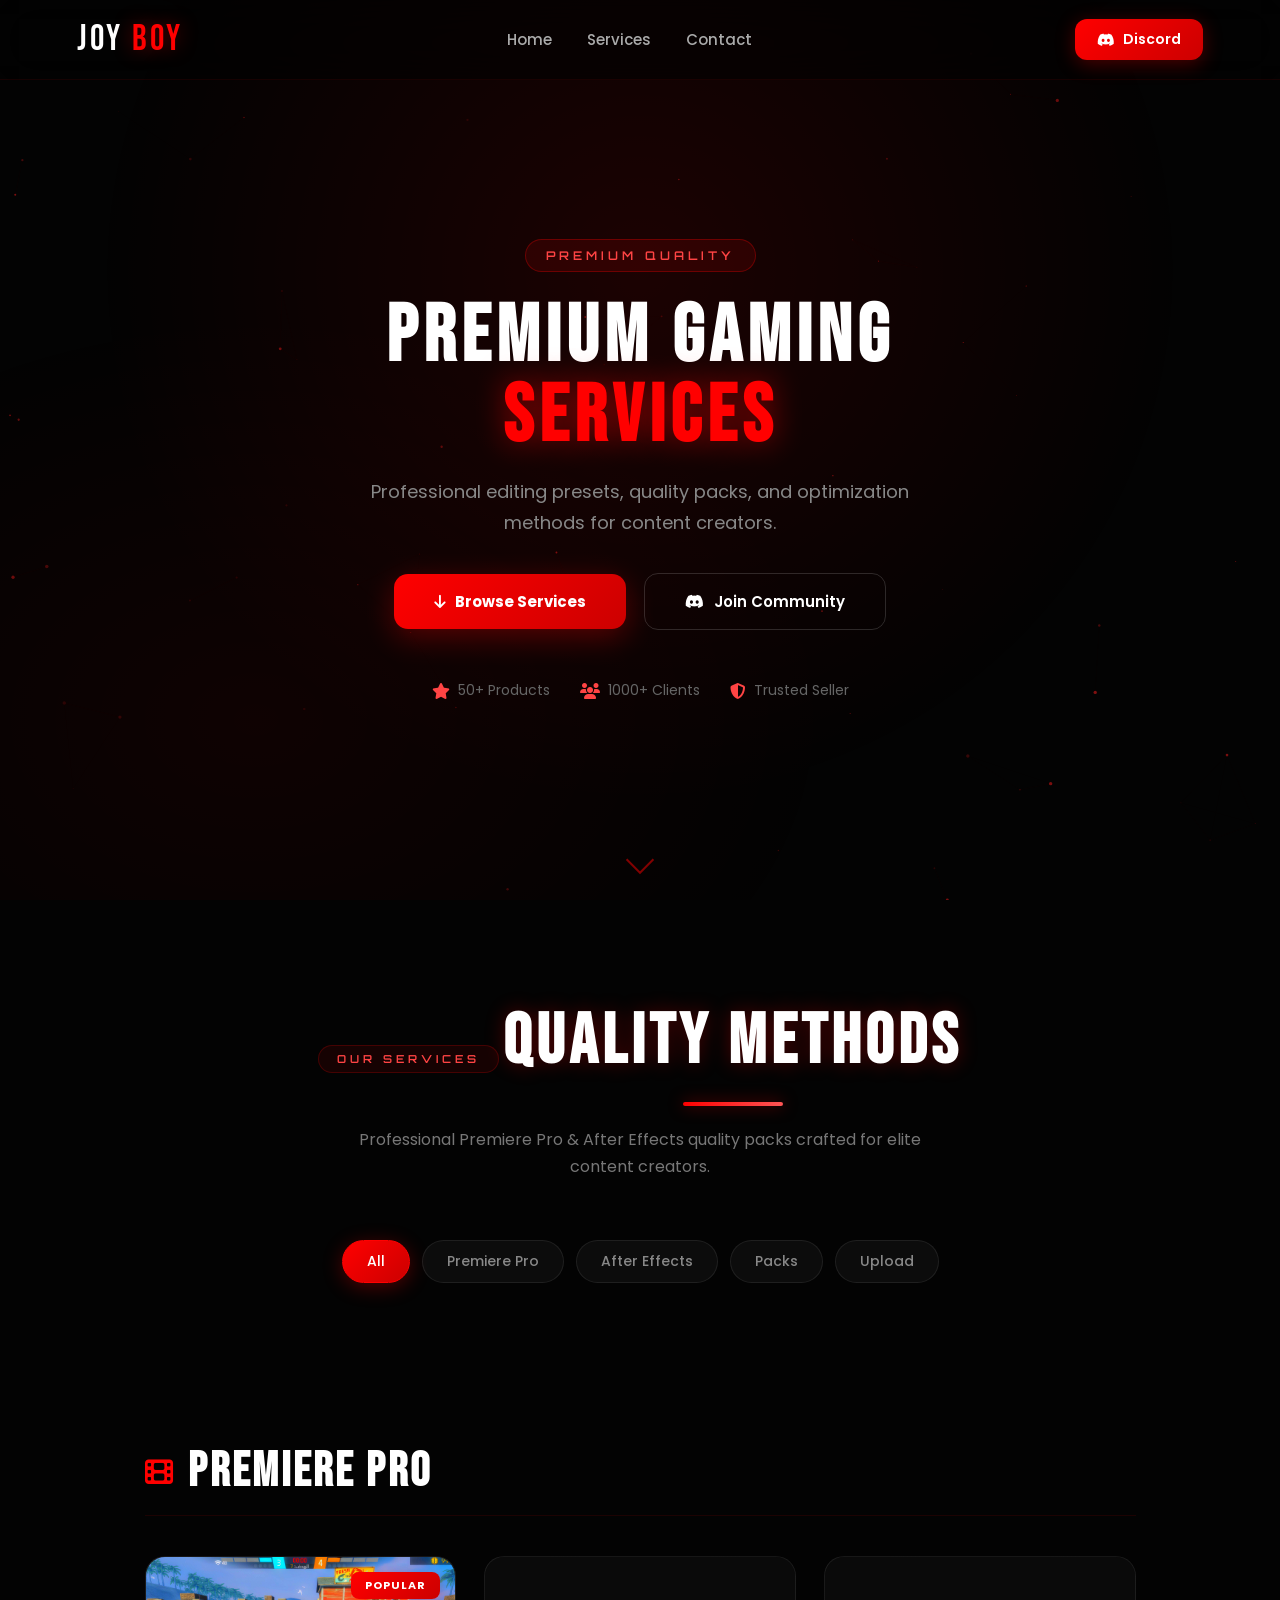
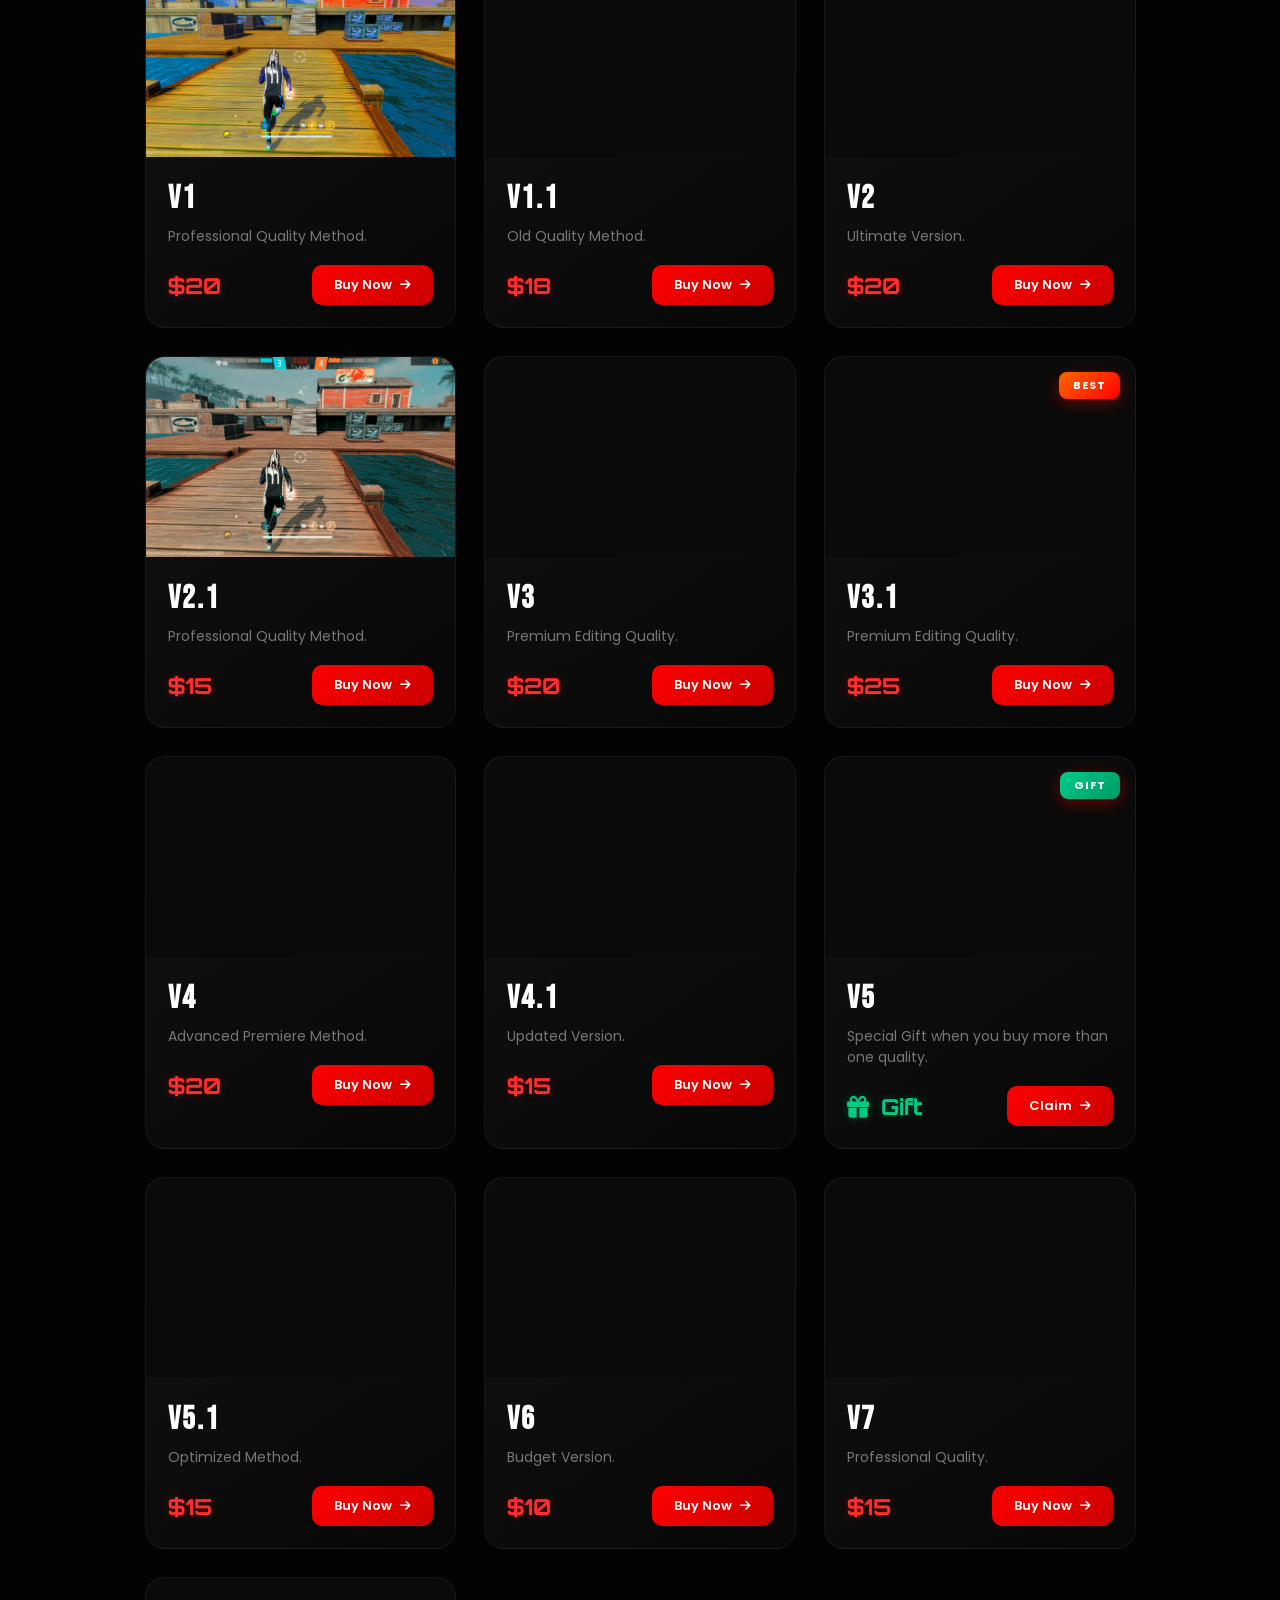
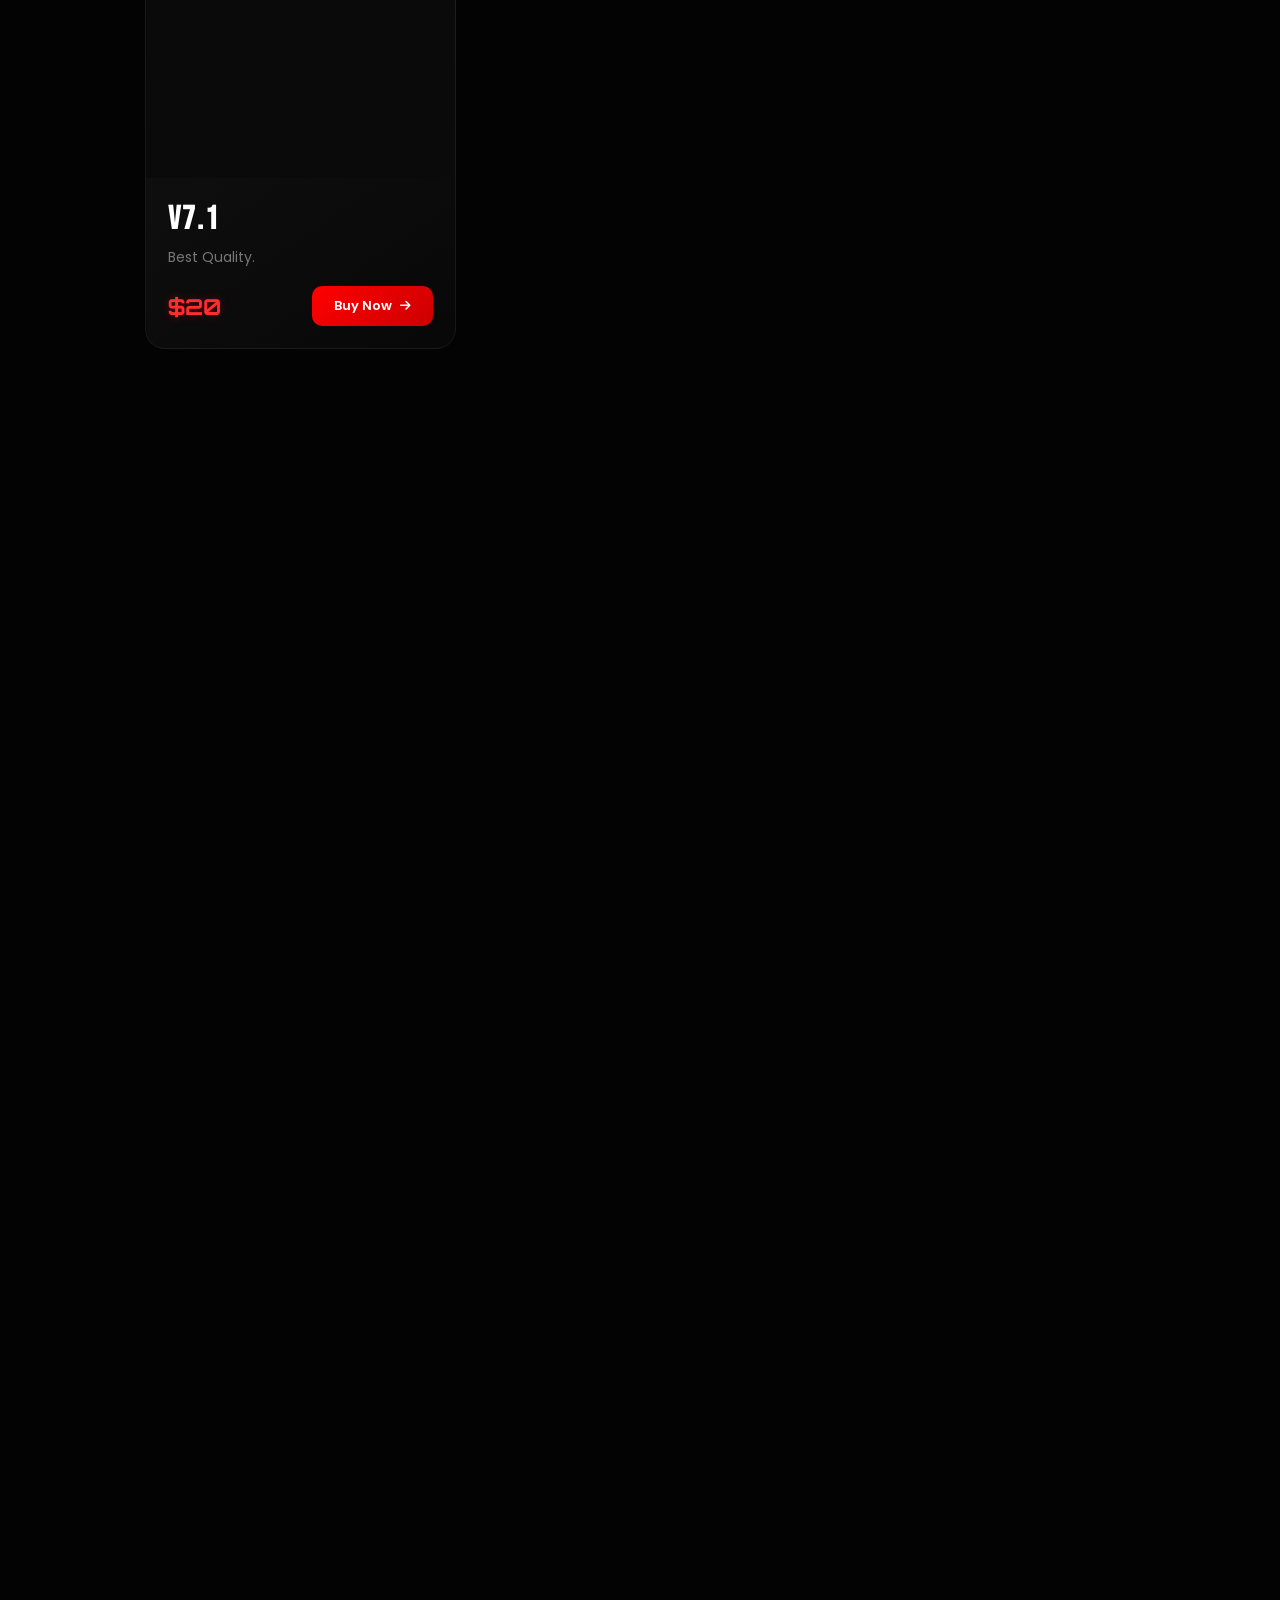
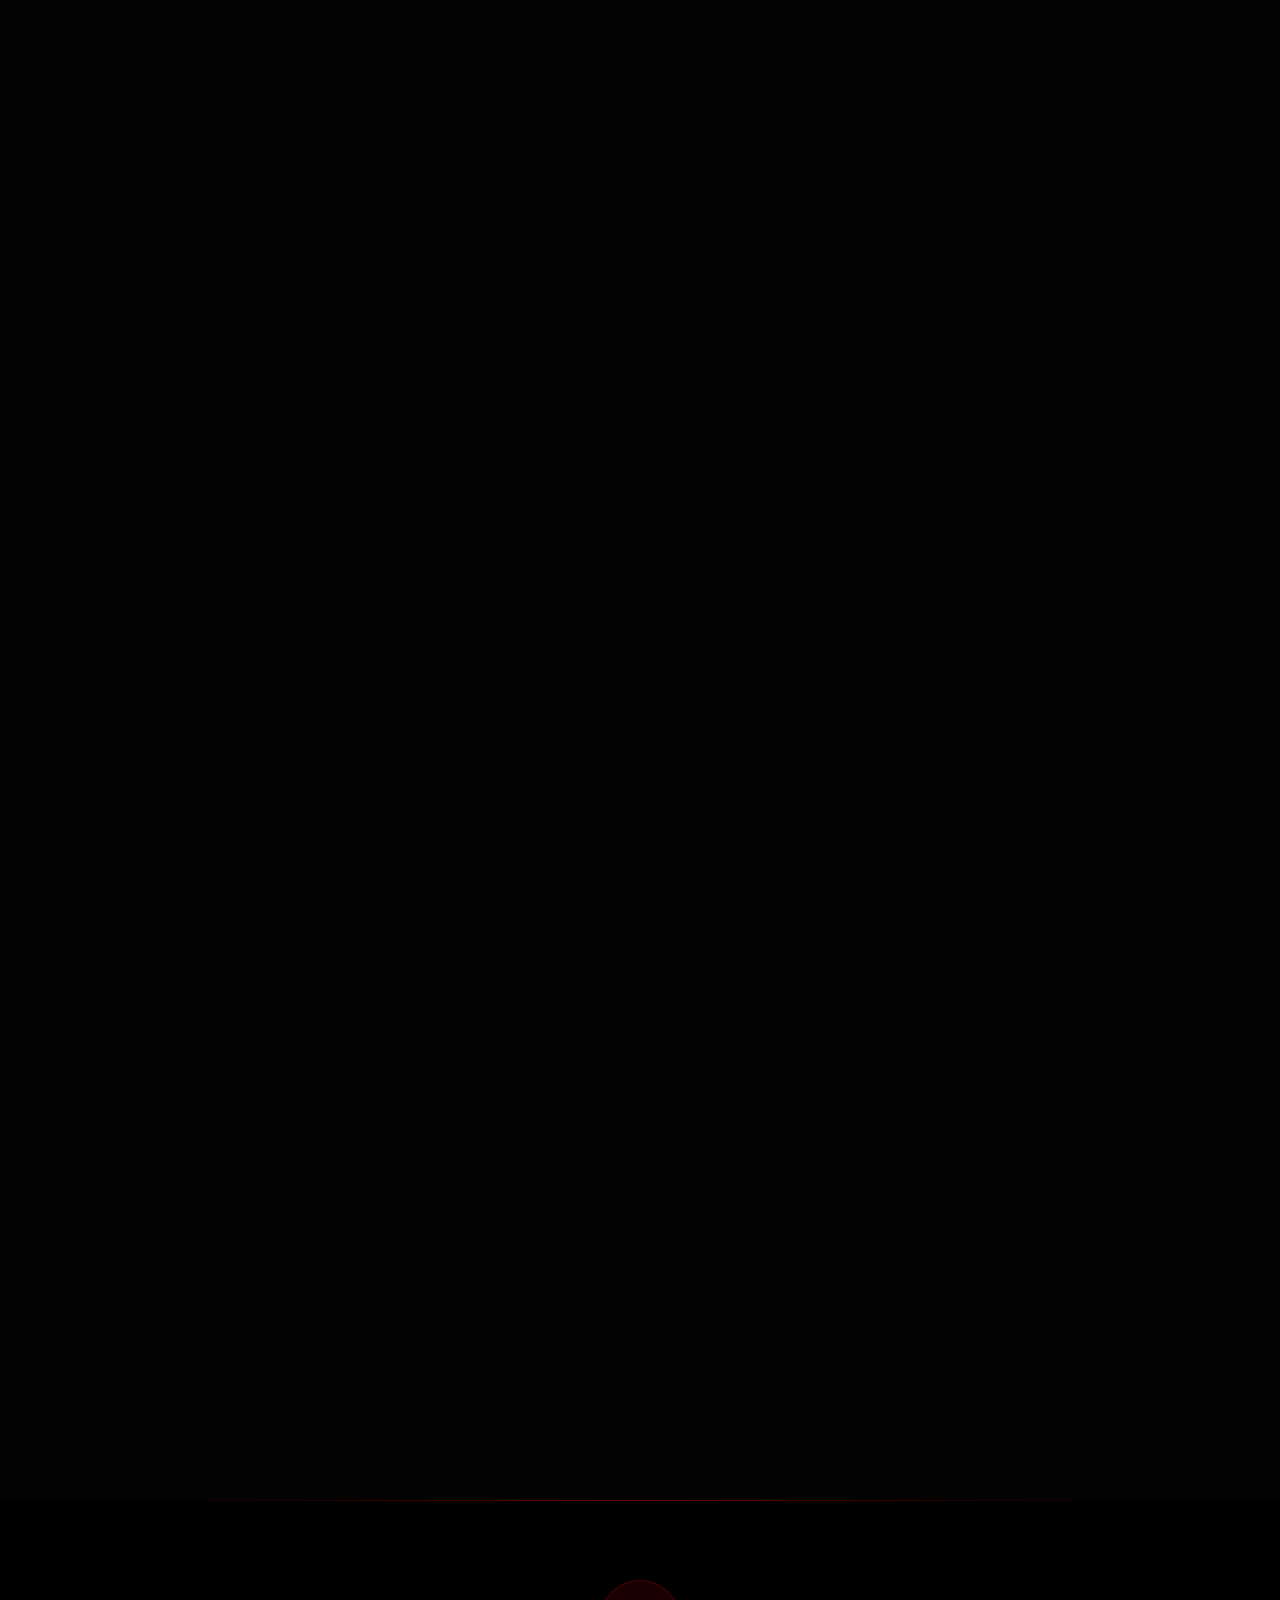
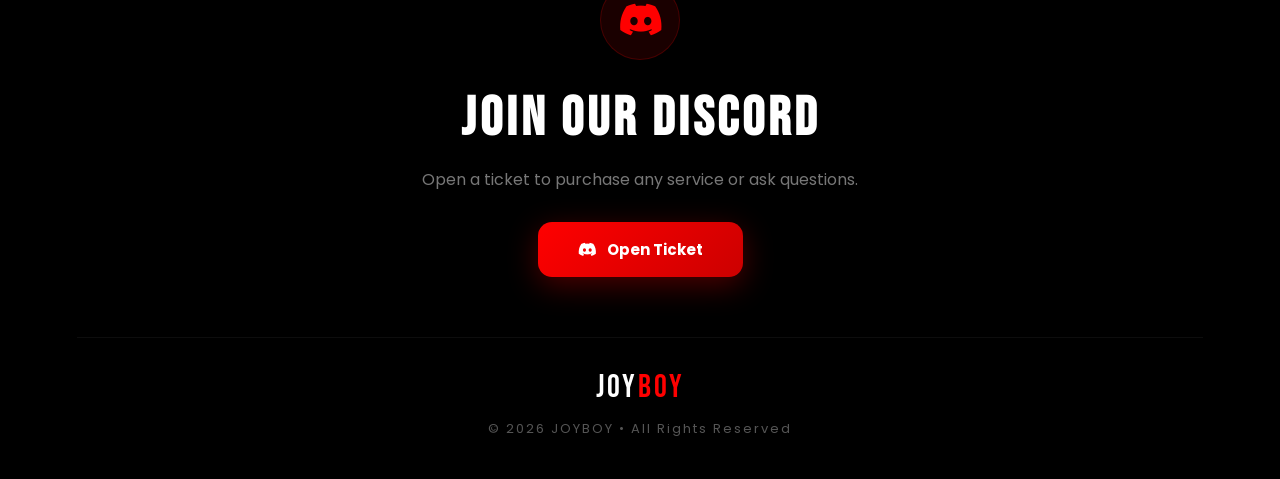
==== commit 5eb23011: "Implement loading screen with progress bar Added a loading screen with progress indication to the st" ====
--- a/Store/index.html
+++ b/Store/index.html
@@ -26,11 +26,17 @@
 </head>
 
 <body>
-    <!-- Loading Screen -->
+    <!-- LOADING SCREEN -->
     <div class="loader" id="loader">
         <div class="loader-inner">
-            <div class="loader-ring"></div>
-            <div class="loader-text">STORE</div>
+            <div class="loader-circle-box">
+                <div class="loader-ring"></div>
+                <div class="loader-percentage" id="loader-percent">0%</div>
+            </div>
+            <div class="loader-progress-bar">
+                <div class="loader-progress-fill" id="loader-fill"></div>
+            </div>
+            <div class="loader-text">JOYBOY STORE</div>
         </div>
     </div>
 
@@ -736,6 +742,41 @@
         }
 
     })();
+
+    document.addEventListener("DOMContentLoaded", () => {
+    const loader = document.getElementById("loader");
+    const loaderPercent = document.getElementById("loader-percent");
+    const loaderFill = document.getElementById("loader-fill");
+    const container = document.querySelector(".container");
+
+    let progress = 0;
+
+    // Simulate page loading progress from 0 to 100
+    const interval = setInterval(() => {
+        // Increases progress by a random amount for a natural load feel
+        progress += Math.floor(Math.random() * 5) + 2;
+
+        if (progress >= 100) {
+            progress = 100;
+            clearInterval(interval);
+
+            // Update UI to 100%
+            loaderPercent.textContent = `100%`;
+            loaderFill.style.width = `100%`;
+
+            // Fade out loader and reveal content
+            setTimeout(() => {
+                loader.classList.add("hidden");
+                if (container) {
+                    container.classList.add("visible");
+                }
+            }, 400);
+        } else {
+            loaderPercent.textContent = `${progress}%`;
+            loaderFill.style.width = `${progress}%`;
+        }
+    }, 30);
+});
     </script>
 </body>
 </html>
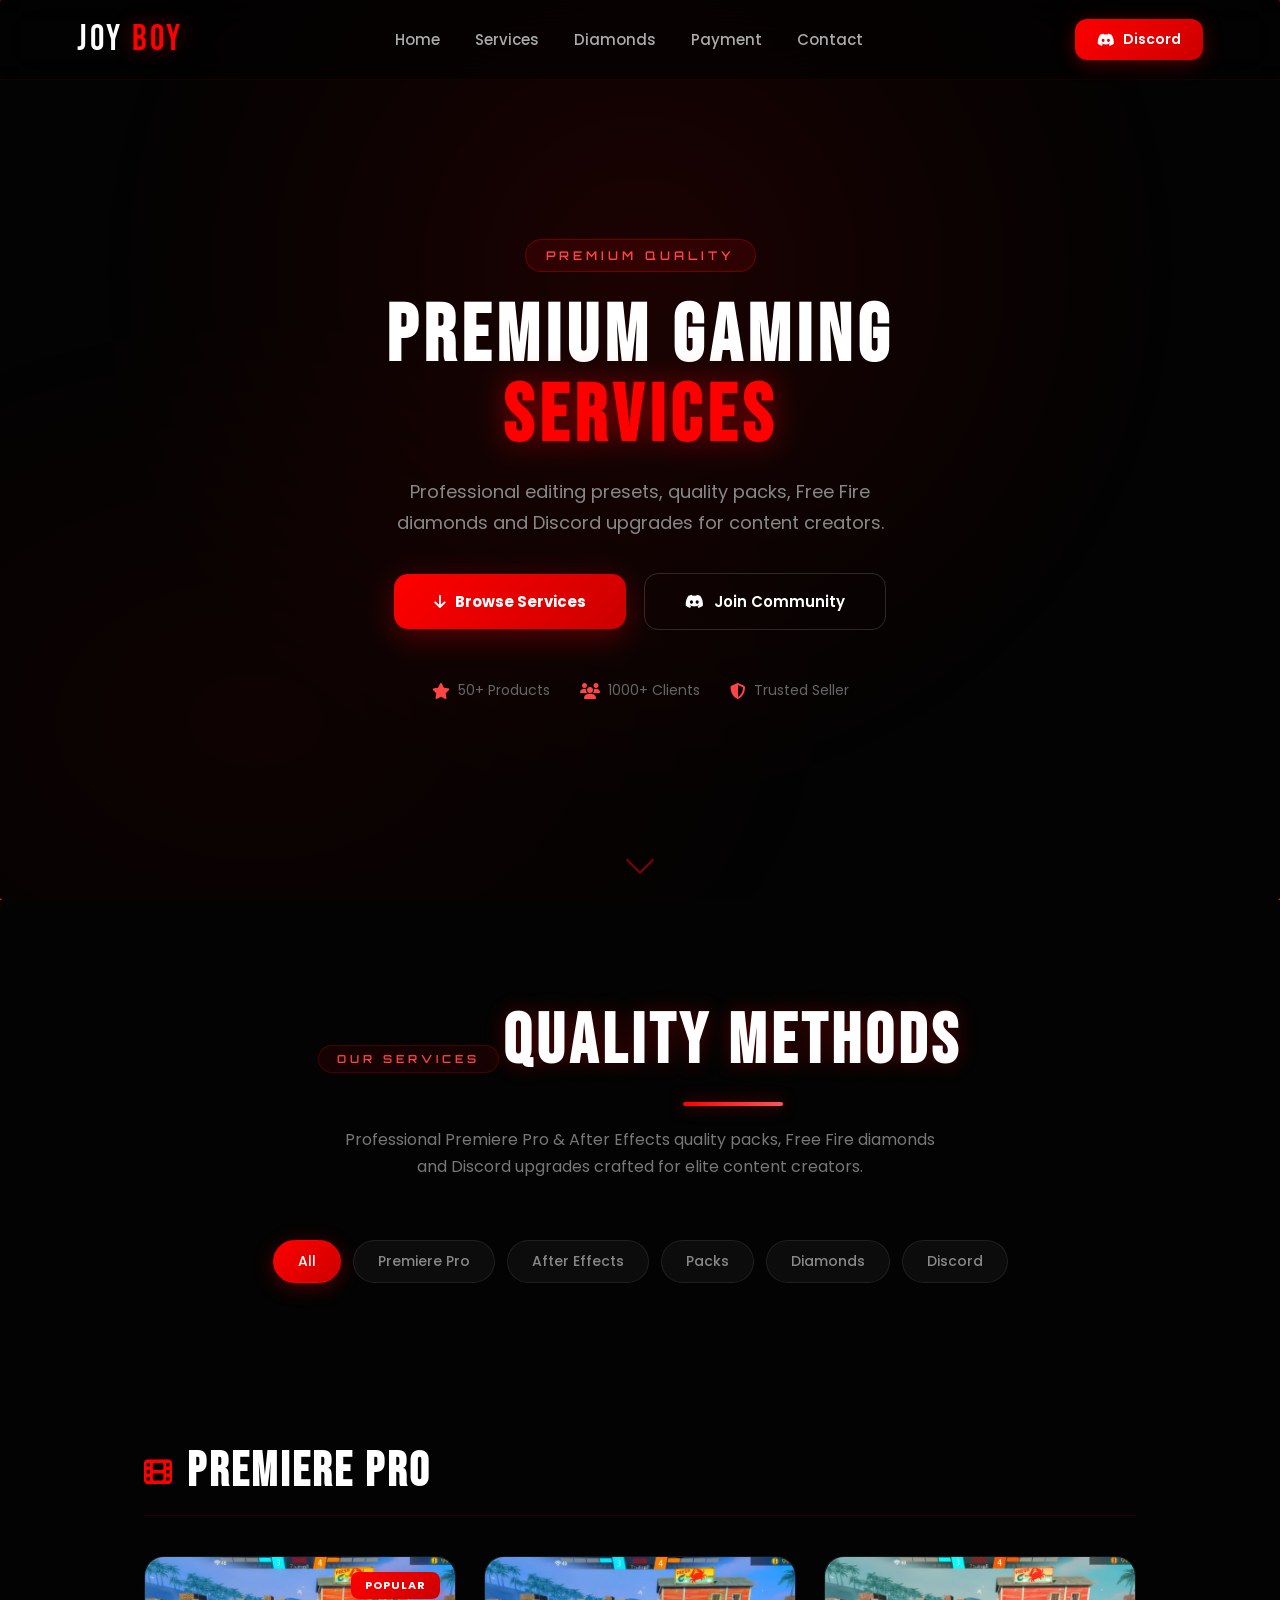
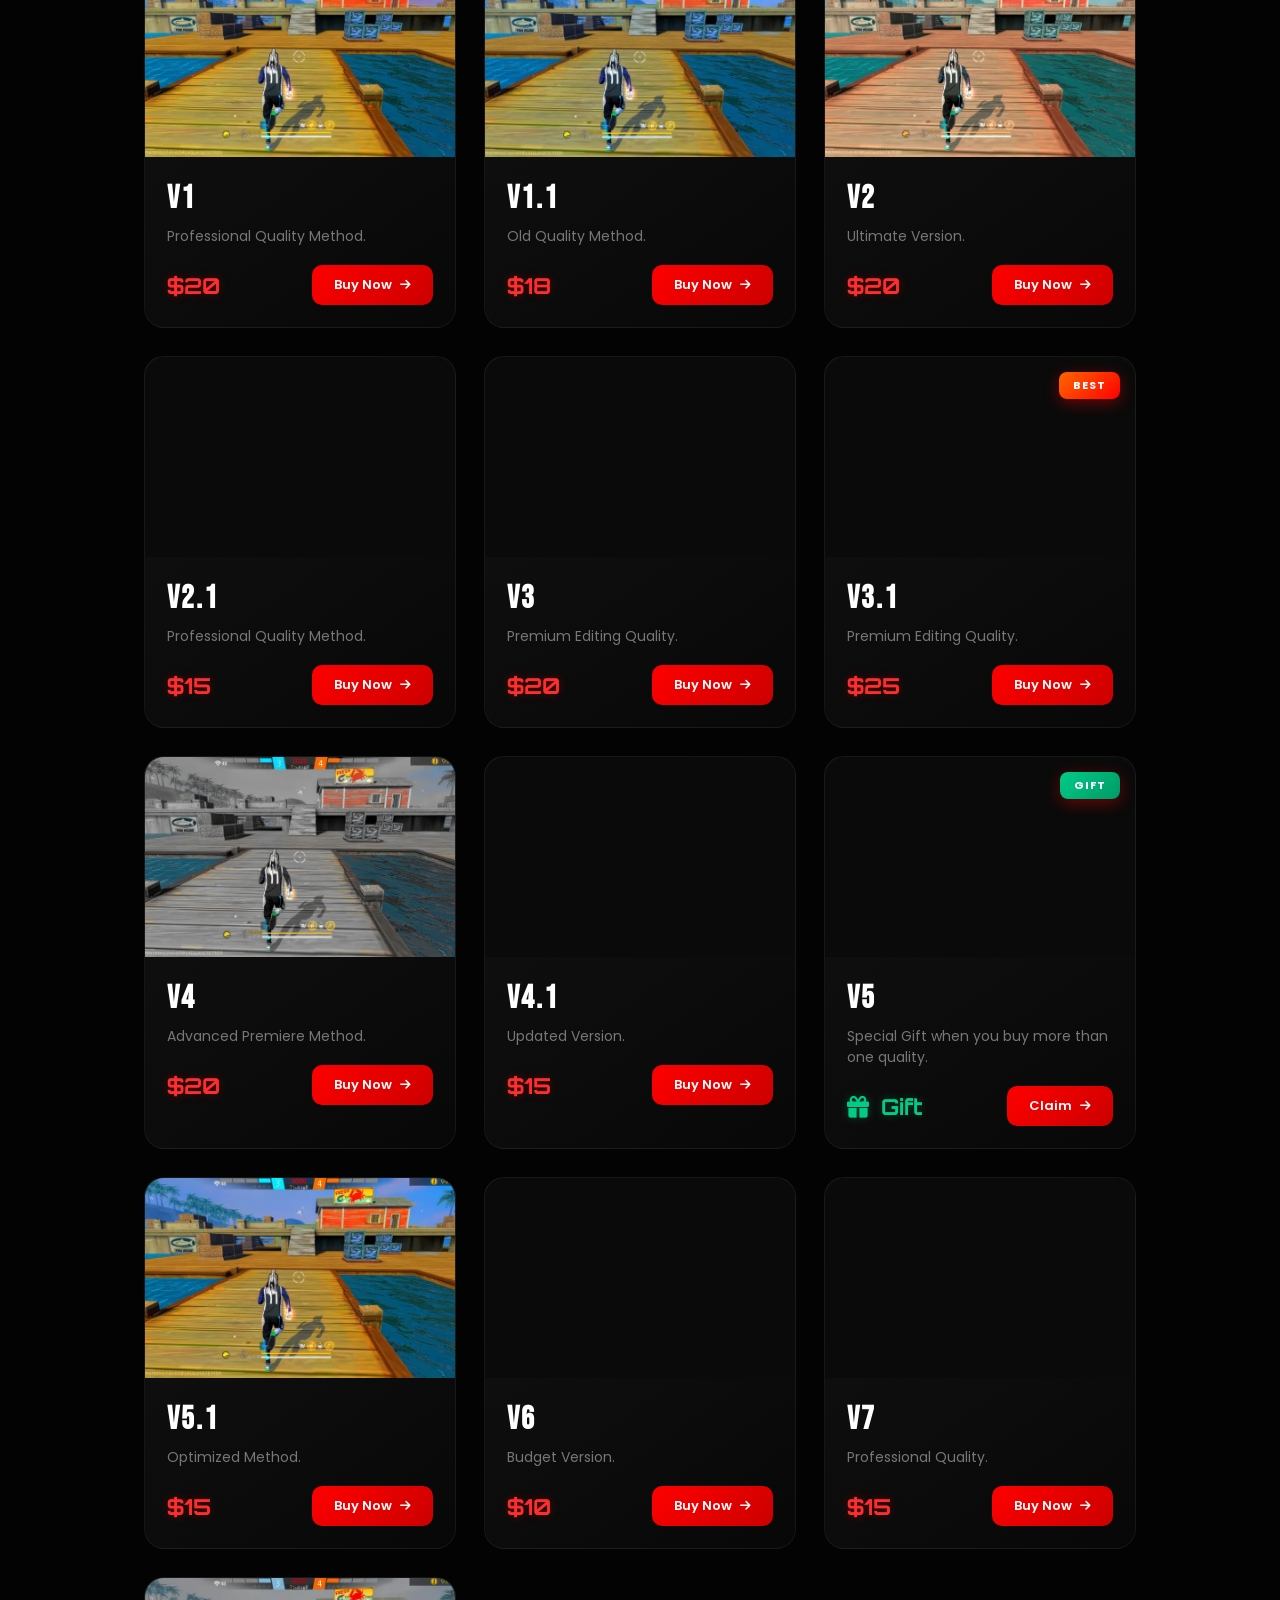
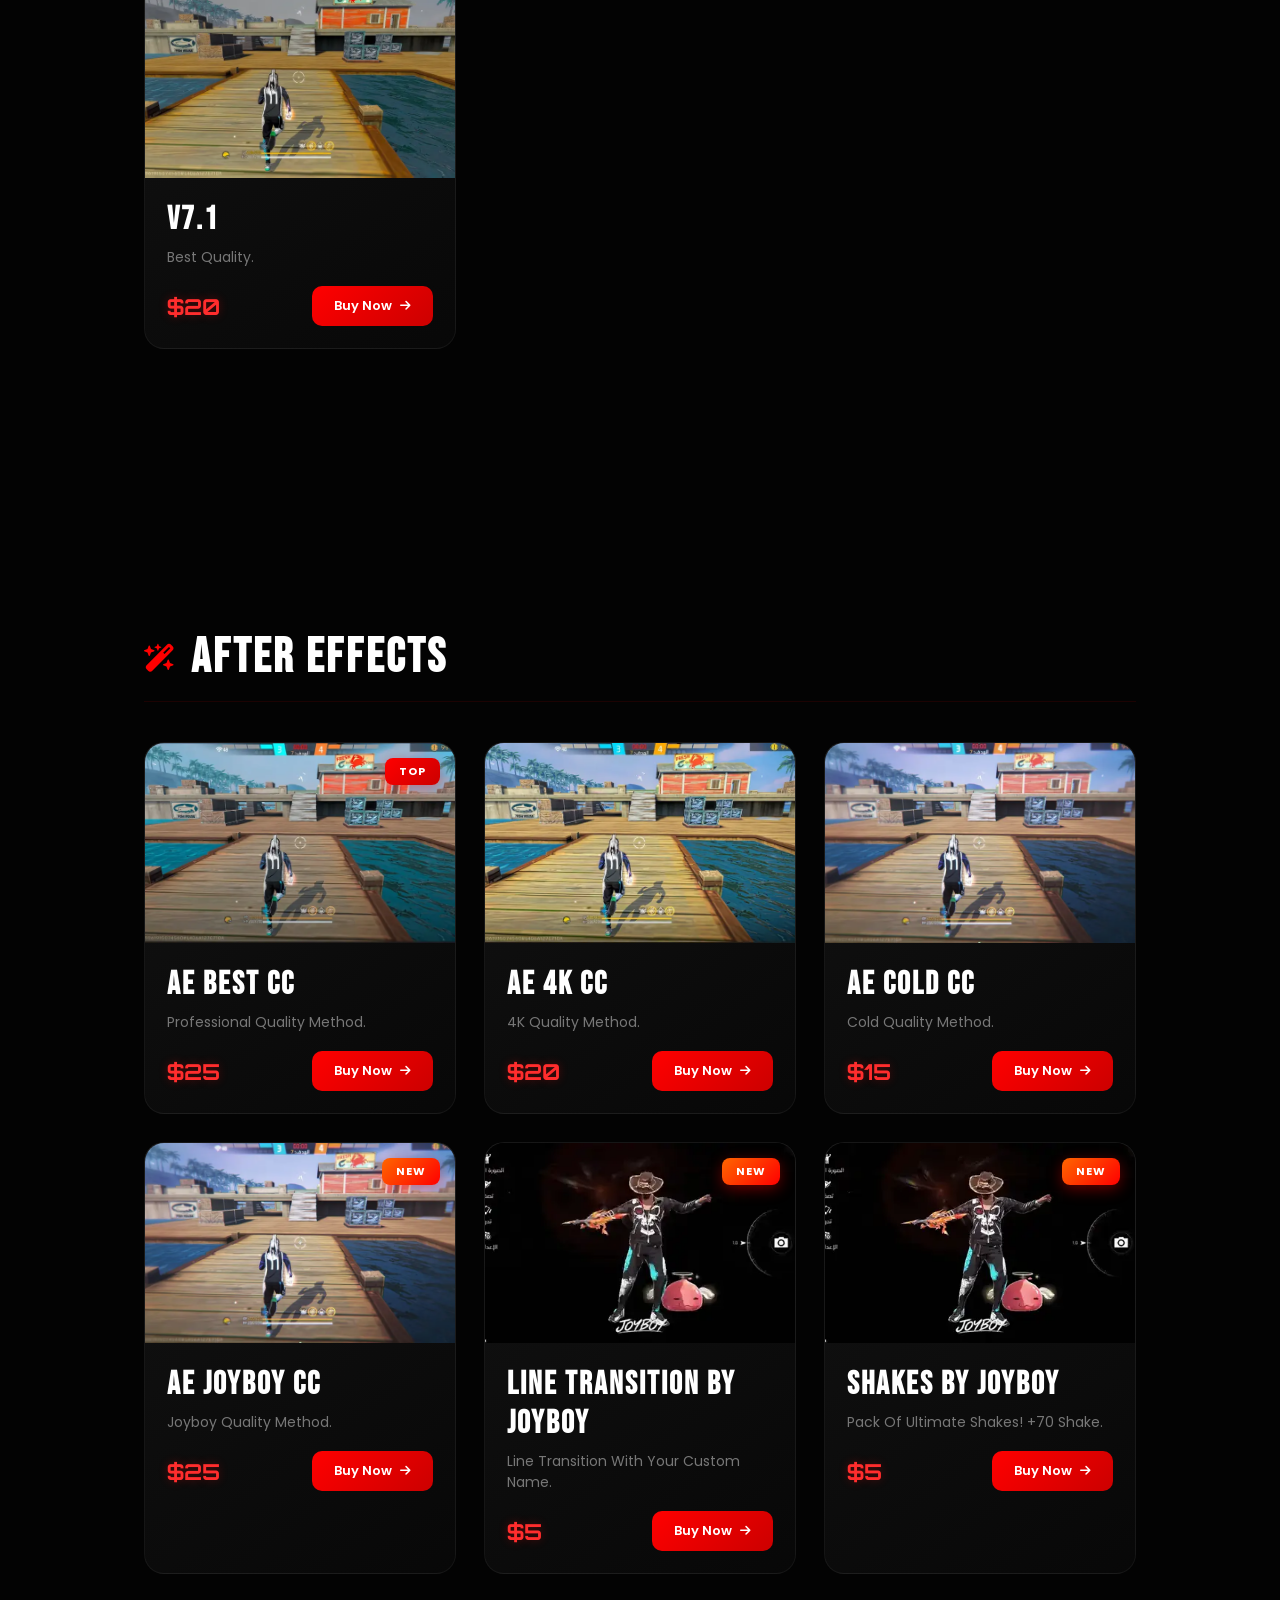
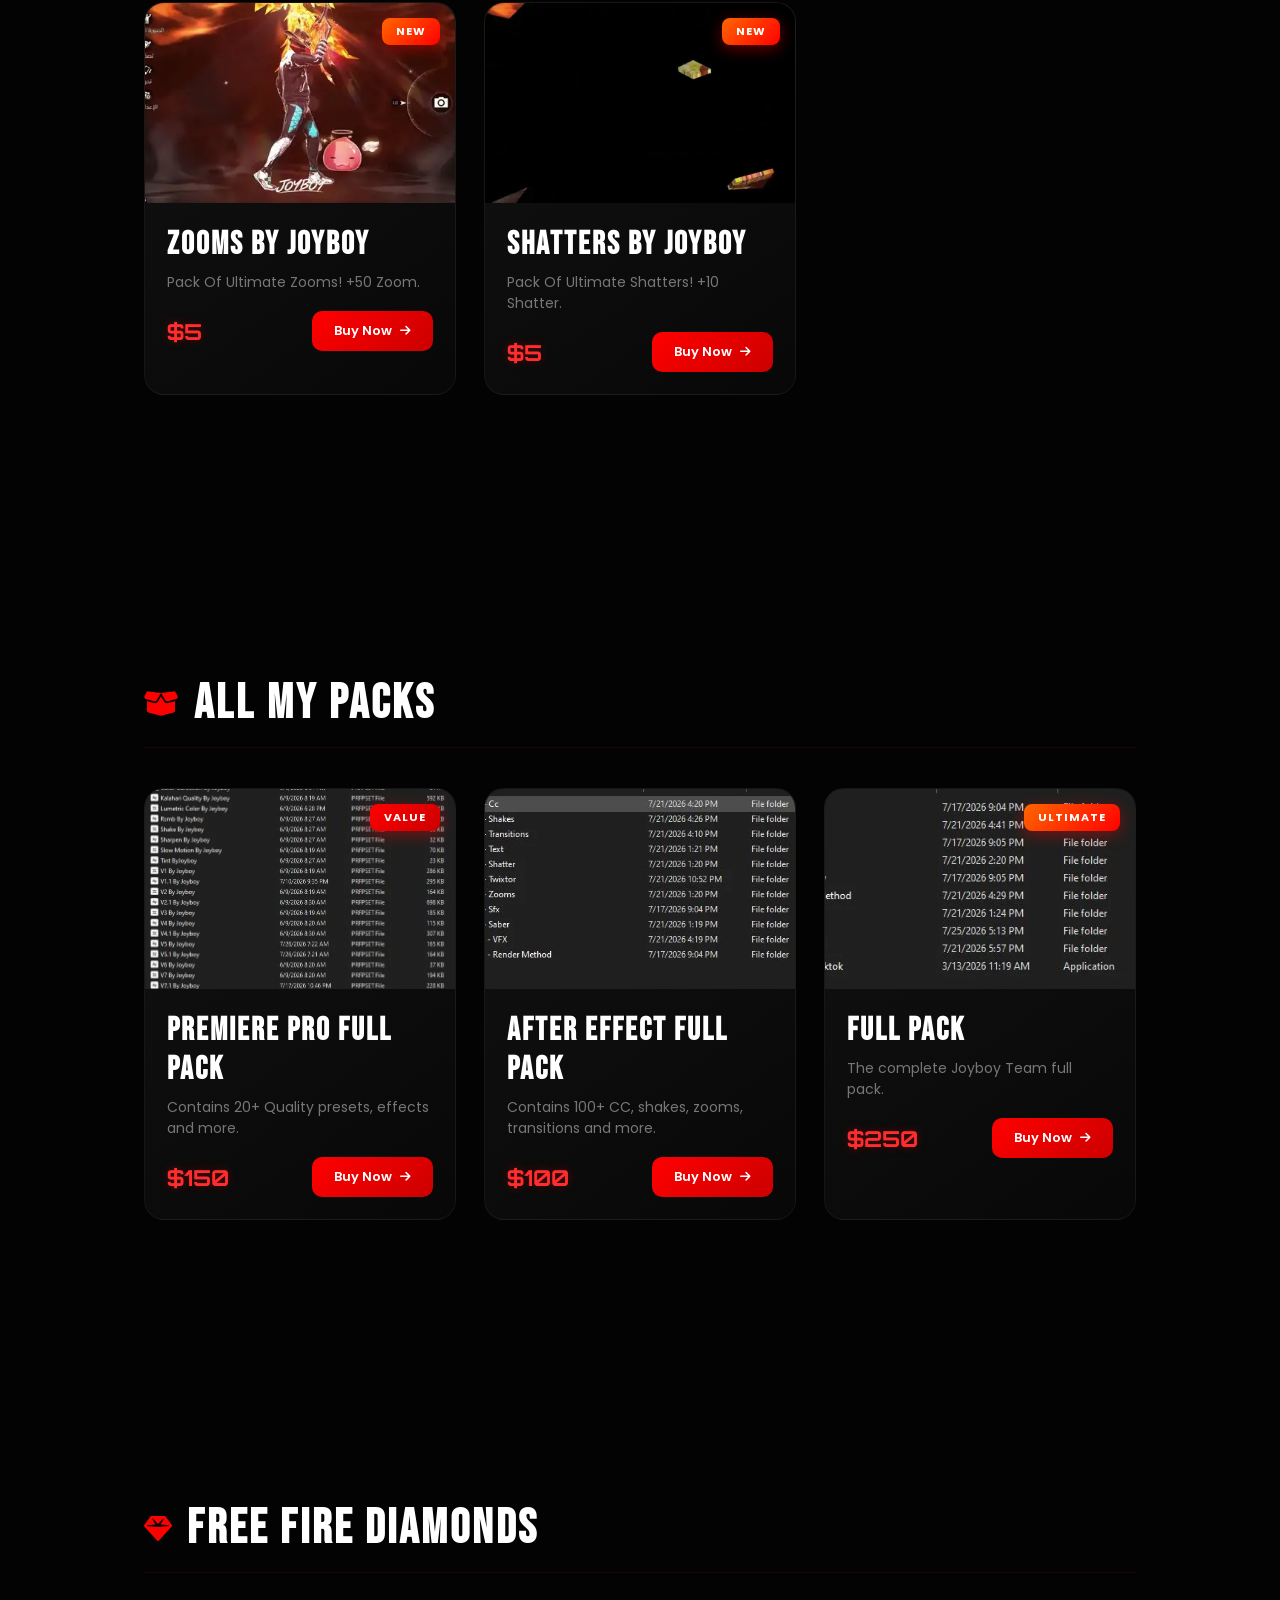
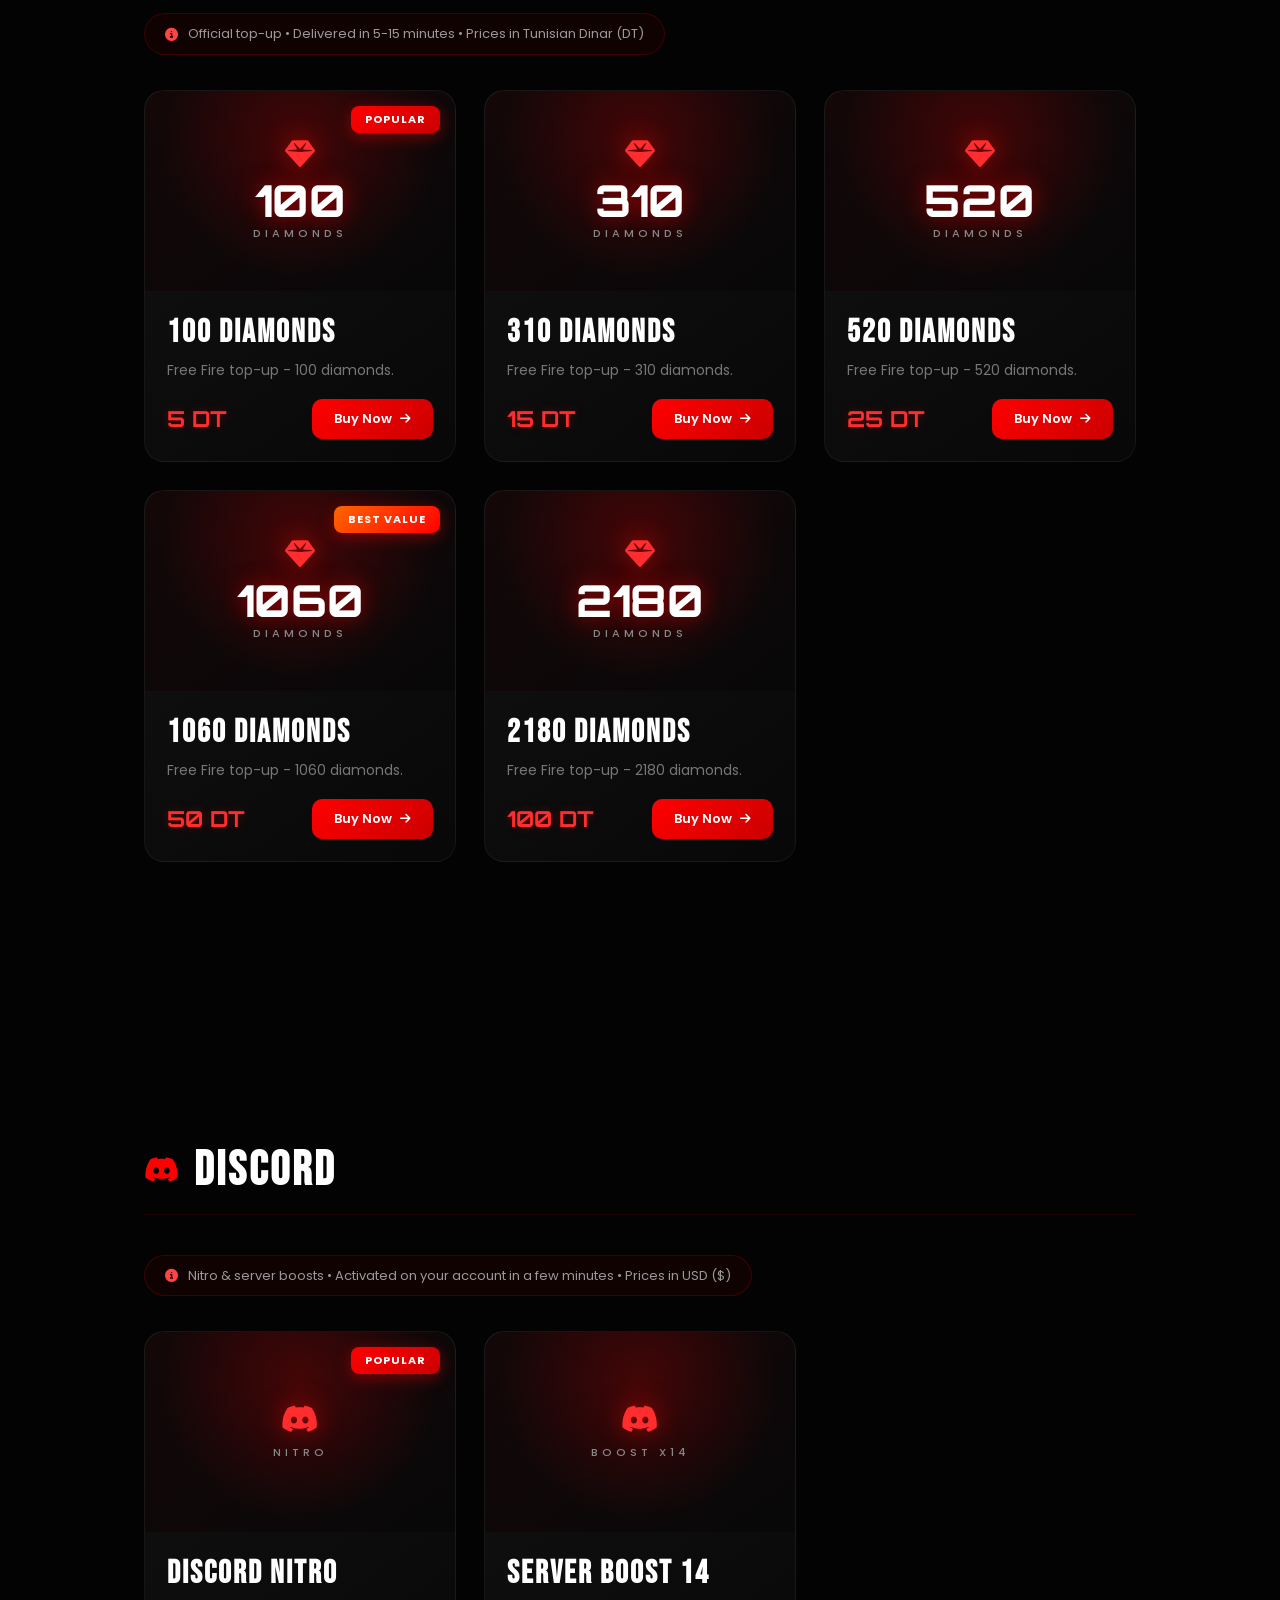
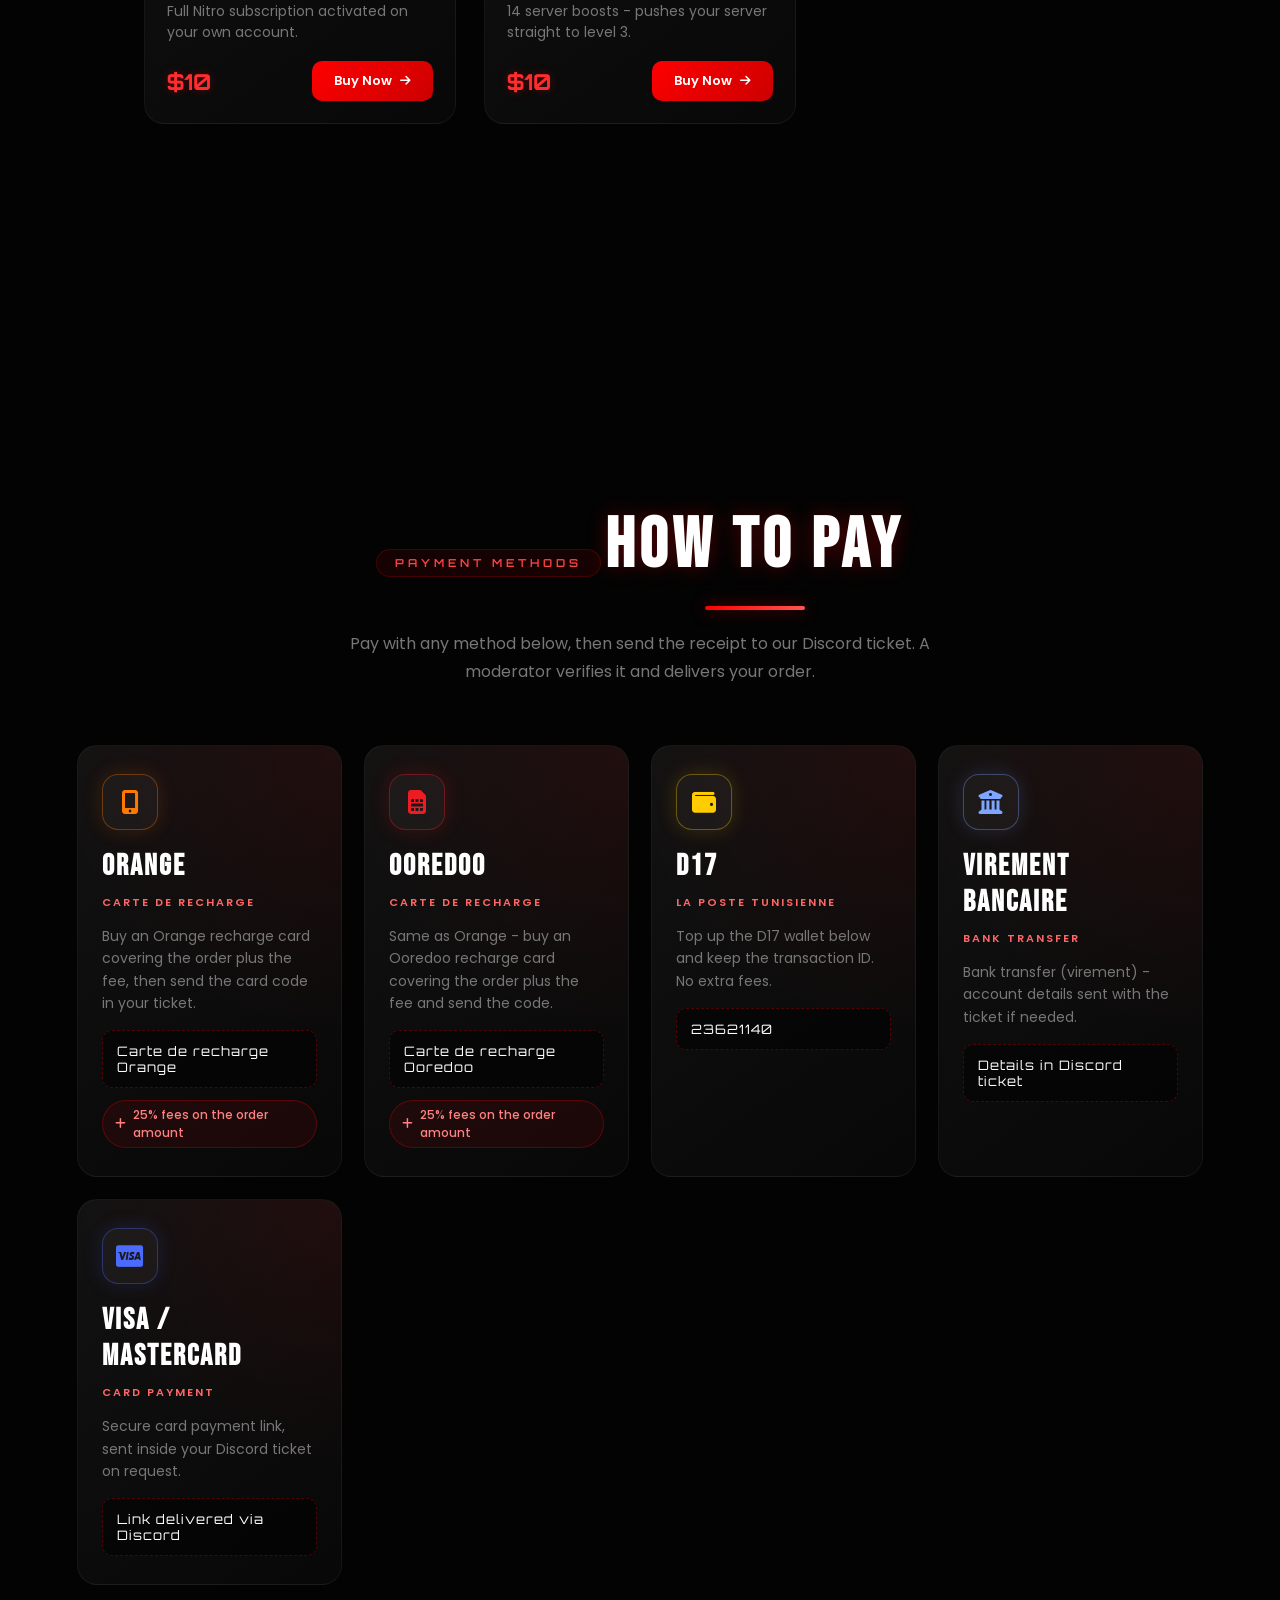
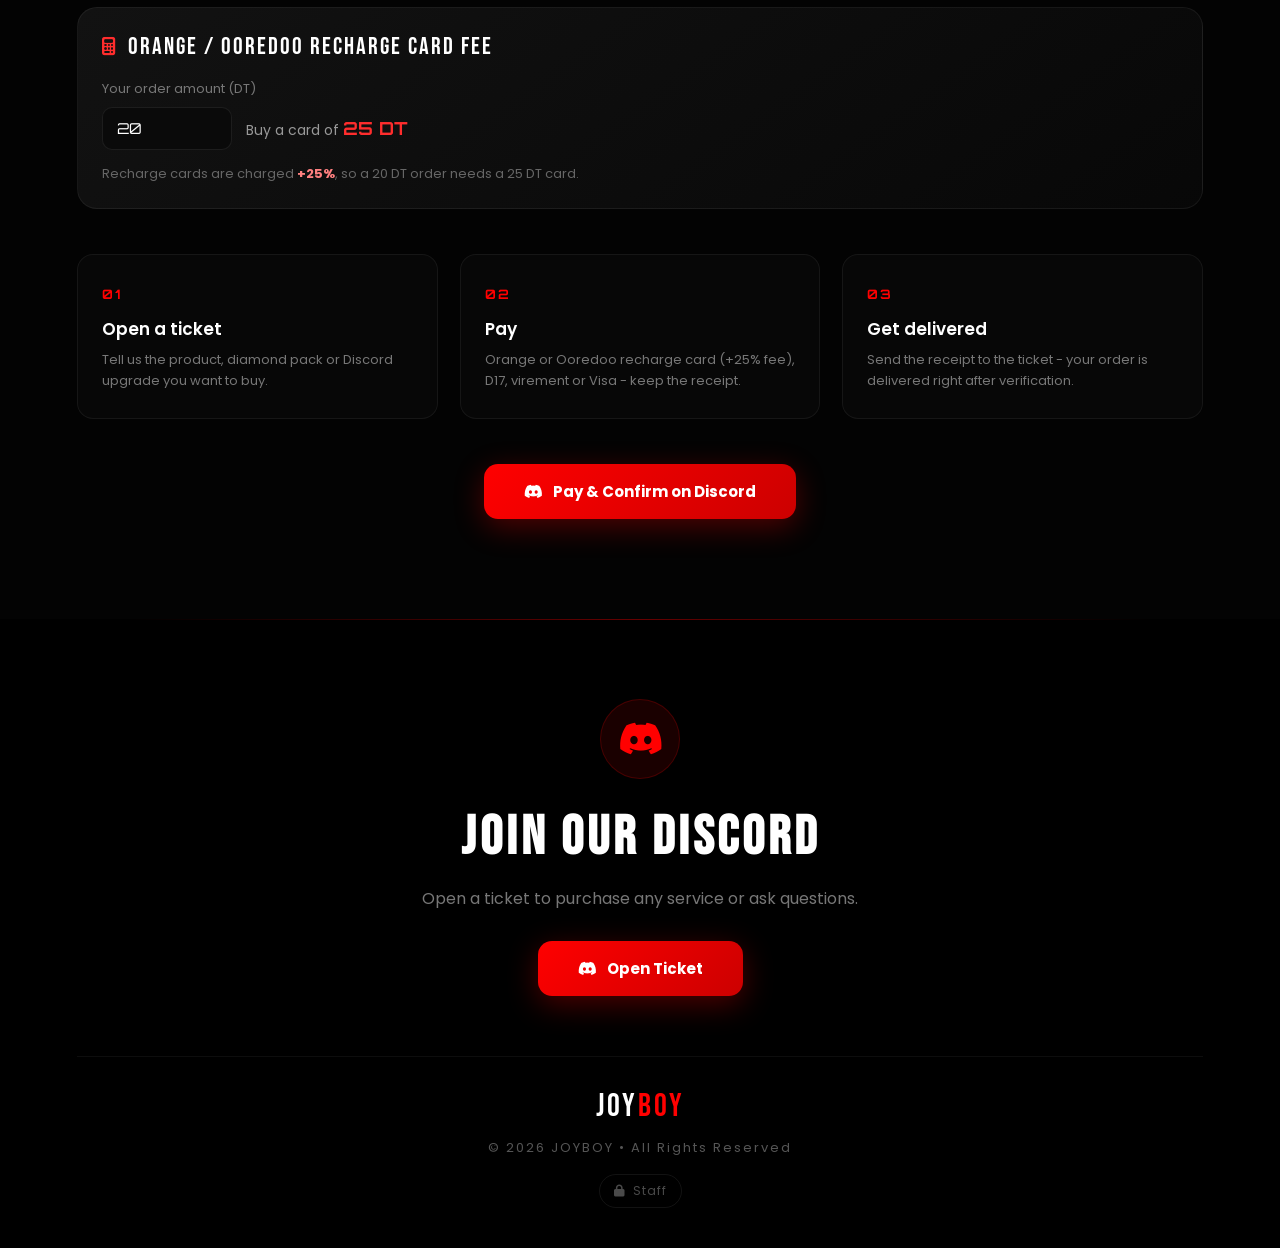
==== commit e2eb21bd: "Add files via upload" ====
--- a/Store/index.html
+++ b/Store/index.html
@@ -1,782 +1,571 @@
-<!DOCTYPE html>
-<html lang="en">
-<head>
-    <meta charset="UTF-8">
-    <meta name="viewport" content="width=device-width, initial-scale=1.0">
-    <meta http-equiv="X-Content-Type-Options" content="nosniff">
-    <meta name="referrer" content="strict-origin-when-cross-origin">
-    <meta name="robots" content="index, follow">
-    <meta http-equiv="Permissions-Policy" content="camera=(), microphone=(), geolocation=()">
-    <title>JOYBOY STORE | Premium Gaming Services</title>
-    <link rel="icon" type="image/png" href="../logo.png">
-
-    <!-- Preload First Visible Product Images -->
-    <link rel="preload" as="image" href="Quality/V1.jpg">
-    <link rel="preload" as="image" href="Quality/V1.1.jpg">
-    <link rel="preload" as="image" href="Quality/V2.jpg">
-
-    <!-- DNS Prefetch & Preconnect for CDNs -->
-    <link rel="preconnect" href="https://fonts.googleapis.com">
-    <link rel="preconnect" href="https://fonts.gstatic.com" crossorigin>
-    <link rel="dns-prefetch" href="https://cdnjs.cloudflare.com">
-
-    <link rel="stylesheet" href="style.css">
-    <link href="https://fonts.googleapis.com/css2?family=Bebas+Neue&family=Orbitron:wght@400;500;600;700;800;900&family=Poppins:wght@300;400;500;600;700&display=swap" rel="stylesheet">
-    <link rel="stylesheet" href="https://cdnjs.cloudflare.com/ajax/libs/font-awesome/6.7.2/css/all.min.css" crossorigin="anonymous" referrerpolicy="no-referrer">
-</head>
-
-<body>
-    <!-- LOADING SCREEN -->
-    <div class="loader" id="loader">
-        <div class="loader-inner">
-            <div class="loader-circle-box">
-                <div class="loader-ring"></div>
-                <div class="loader-percentage" id="loader-percent">0%</div>
-            </div>
-            <div class="loader-progress-bar">
-                <div class="loader-progress-fill" id="loader-fill"></div>
-            </div>
-            <div class="loader-text">JOYBOY STORE</div>
-        </div>
-    </div>
-
-    <!-- Particles -->
-    <canvas id="particles"></canvas>
-
-    <!-- Header -->
-    <header id="header">
-        <a href="../index.html" class="logo-link">
-            <div class="logo">JOY <span>BOY</span></div>
-        </a>
-        <nav id="nav">
-            <a href="#hero">Home</a>
-            <a href="#quality-methods">Services</a>
-            <a href="#contact">Contact</a>
-        </nav>
-        <div class="header-actions">
-            <a href="https://discord.gg/jHq6Ye6Qhj" class="discord-btn" target="_blank" rel="noopener noreferrer">
-                <i class="fab fa-discord"></i>
-                <span>Discord</span>
-            </a>
-            <button class="menu-toggle" id="menuToggle" aria-label="Toggle menu">
-                <span></span><span></span><span></span>
-            </button>
-        </div>
-    </header>
-
-    <!-- Mobile Nav -->
-    <div class="mobile-nav" id="mobileNav">
-        <a href="#hero" class="mobile-nav-link">Home</a>
-        <a href="#quality-methods" class="mobile-nav-link">Services</a>
-        <a href="#contact" class="mobile-nav-link">Contact</a>
-    </div>
-
-    <!-- Hero -->
-    <section class="hero" id="hero">
-        <div class="hero-content">
-            <div class="hero-badge reveal">PREMIUM QUALITY</div>
-            <h1 class="reveal">PREMIUM GAMING<br><span class="hero-accent">SERVICES</span></h1>
-            <p class="reveal">Professional editing presets, quality packs, and optimization methods for content creators.</p>
-            <div class="hero-actions reveal">
-                <a href="#quality-methods" class="main-btn">
-                    <i class="fas fa-arrow-down"></i>
-                    Browse Services
-                </a>
-                <a href="https://discord.gg/jHq6Ye6Qhj" target="_blank" rel="noopener noreferrer" class="secondary-btn">
-                    <i class="fab fa-discord"></i>
-                    Join Community
-                </a>
-            </div>
-            <div class="hero-stats reveal">
-                <div class="hero-stat">
-                    <i class="fas fa-star"></i>
-                    <span>50+ Products</span>
-                </div>
-                <div class="hero-stat">
-                    <i class="fas fa-users"></i>
-                    <span>1000+ Clients</span>
-                </div>
-                <div class="hero-stat">
-                    <i class="fas fa-shield-halved"></i>
-                    <span>Trusted Seller</span>
-                </div>
-            </div>
-        </div>
-        <div class="hero-scroll-indicator">
-            <div class="scroll-arrow"></div>
-        </div>
-    </section>
-
-    <!-- Quality Methods -->
-    <section id="quality-methods">
-        <div class="section-header reveal">
-            <div class="section-tag">OUR SERVICES</div>
-            <h1 class="section-title">Quality Methods</h1>
-            <p class="section-desc">Professional Premiere Pro & After Effects quality packs crafted for elite content creators.</p>
-        </div>
-
-        <!-- Category Filter -->
-        <div class="filter-bar reveal">
-            <button class="filter-btn active" data-filter="all">All</button>
-            <button class="filter-btn" data-filter="premiere">Premiere Pro</button>
-            <button class="filter-btn" data-filter="aftereffects">After Effects</button>
-            <button class="filter-btn" data-filter="packs">Packs</button>
-            <button class="filter-btn" data-filter="upload">Upload</button>
-        </div>
-
-        <!-- Premiere Pro -->
-        <section class="quality" data-category="premiere">
-            <div class="quality-header reveal">
-                <i class="fas fa-film"></i>
-                <h2>Premiere Pro</h2>
-            </div>
-            <div class="cards">
-                <div class="card reveal">
-                    <div class="card-badge">POPULAR</div>
-                    <div class="preview">
-                        <img src="Quality/V1.jpg" alt="V1 Quality Method" loading="lazy" decoding="async">
-                        <div class="preview-overlay"><i class="fas fa-eye"></i></div>
-                    </div>
-                    <div class="card-body">
-                        <h3>V1</h3>
-                        <p>Professional Quality Method.</p>
-                        <div class="card-footer">
-                            <span class="price">$20</span>
-                            <a href="https://discord.gg/jHq6Ye6Qhj" target="_blank" rel="noopener noreferrer">Buy Now <i class="fas fa-arrow-right"></i></a>
-                        </div>
-                    </div>
-                </div>
-
-                <div class="card reveal">
-                    <div class="preview">
-                        <img src="Quality/V1.1.jpg" alt="V1.1 Quality Method" loading="lazy" decoding="async">
-                        <div class="preview-overlay"><i class="fas fa-eye"></i></div>
-                    </div>
-                    <div class="card-body">
-                        <h3>V1.1</h3>
-                        <p>Old Quality Method.</p>
-                        <div class="card-footer">
-                            <span class="price">$18</span>
-                            <a href="https://discord.gg/jHq6Ye6Qhj" target="_blank" rel="noopener noreferrer">Buy Now <i class="fas fa-arrow-right"></i></a>
-                        </div>
-                    </div>
-                </div>
-
-                <div class="card reveal">
-                    <div class="preview">
-                        <img src="Quality/V2.jpg" alt="V2 Quality Method" loading="lazy" decoding="async">
-                        <div class="preview-overlay"><i class="fas fa-eye"></i></div>
-                    </div>
-                    <div class="card-body">
-                        <h3>V2</h3>
-                        <p>Ultimate Version.</p>
-                        <div class="card-footer">
-                            <span class="price">$20</span>
-                            <a href="https://discord.gg/jHq6Ye6Qhj" target="_blank" rel="noopener noreferrer">Buy Now <i class="fas fa-arrow-right"></i></a>
-                        </div>
-                    </div>
-                </div>
-
-                <div class="card reveal">
-                    <div class="preview">
-                        <img src="Quality/V2.1.jpg" alt="V2.1 Quality Method" loading="lazy" decoding="async">
-                        <div class="preview-overlay"><i class="fas fa-eye"></i></div>
-                    </div>
-                    <div class="card-body">
-                        <h3>V2.1</h3>
-                        <p>Professional Quality Method.</p>
-                        <div class="card-footer">
-                            <span class="price">$15</span>
-                            <a href="https://discord.gg/jHq6Ye6Qhj" target="_blank" rel="noopener noreferrer">Buy Now <i class="fas fa-arrow-right"></i></a>
-                        </div>
-                    </div>
-                </div>
-
-                <div class="card reveal">
-                    <div class="preview">
-                        <img src="Quality/V3.jpg" alt="V3 Quality Method" loading="lazy" decoding="async">
-                        <div class="preview-overlay"><i class="fas fa-eye"></i></div>
-                    </div>
-                    <div class="card-body">
-                        <h3>V3</h3>
-                        <p>Premium Editing Quality.</p>
-                        <div class="card-footer">
-                            <span class="price">$20</span>
-                            <a href="https://discord.gg/jHq6Ye6Qhj" target="_blank" rel="noopener noreferrer">Buy Now <i class="fas fa-arrow-right"></i></a>
-                        </div>
-                    </div>
-                </div>
-
-                <div class="card reveal">
-                    <div class="card-badge hot">BEST</div>
-                    <div class="preview">
-                        <img src="Quality/V3.1.jpg" alt="V3.1 Quality Method" loading="lazy" decoding="async">
-                        <div class="preview-overlay"><i class="fas fa-eye"></i></div>
-                    </div>
-                    <div class="card-body">
-                        <h3>V3.1</h3>
-                        <p>Premium Editing Quality.</p>
-                        <div class="card-footer">
-                            <span class="price">$25</span>
-                            <a href="https://discord.gg/jHq6Ye6Qhj" target="_blank" rel="noopener noreferrer">Buy Now <i class="fas fa-arrow-right"></i></a>
-                        </div>
-                    </div>
-                </div>
-
-                <div class="card reveal">
-                    <div class="preview">
-                        <img src="Quality/V4.jpg" alt="V4 Quality Method" loading="lazy" decoding="async">
-                        <div class="preview-overlay"><i class="fas fa-eye"></i></div>
-                    </div>
-                    <div class="card-body">
-                        <h3>V4</h3>
-                        <p>Advanced Premiere Method.</p>
-                        <div class="card-footer">
-                            <span class="price">$20</span>
-                            <a href="https://discord.gg/jHq6Ye6Qhj" target="_blank" rel="noopener noreferrer">Buy Now <i class="fas fa-arrow-right"></i></a>
-                        </div>
-                    </div>
-                </div>
-
-                <div class="card reveal">
-                    <div class="preview">
-                        <img src="Quality/V4.1.jpg" alt="V4.1 Quality Method" loading="lazy" decoding="async">
-                        <div class="preview-overlay"><i class="fas fa-eye"></i></div>
-                    </div>
-                    <div class="card-body">
-                        <h3>V4.1</h3>
-                        <p>Updated Version.</p>
-                        <div class="card-footer">
-                            <span class="price">$15</span>
-                            <a href="https://discord.gg/jHq6Ye6Qhj" target="_blank" rel="noopener noreferrer">Buy Now <i class="fas fa-arrow-right"></i></a>
-                        </div>
-                    </div>
-                </div>
-
-                <div class="card reveal">
-                    <div class="card-badge gift">GIFT</div>
-                    <div class="preview">
-                        <img src="Quality/V5.jpg" alt="V5 Gift Version" loading="lazy" decoding="async">
-                        <div class="preview-overlay"><i class="fas fa-gift"></i></div>
-                    </div>
-                    <div class="card-body">
-                        <h3>V5</h3>
-                        <p>Special Gift when you buy more than one quality.</p>
-                        <div class="card-footer">
-                            <span class="price gift-price"><i class="fas fa-gift"></i> Gift</span>
-                            <a href="https://discord.gg/jHq6Ye6Qhj" target="_blank" rel="noopener noreferrer">Claim <i class="fas fa-arrow-right"></i></a>
-                        </div>
-                    </div>
-                </div>
-
-                <div class="card reveal">
-                    <div class="preview">
-                        <img src="Quality/V5.1.jpg" alt="V5.1 Quality Method" loading="lazy" decoding="async">
-                        <div class="preview-overlay"><i class="fas fa-eye"></i></div>
-                    </div>
-                    <div class="card-body">
-                        <h3>V5.1</h3>
-                        <p>Optimized Method.</p>
-                        <div class="card-footer">
-                            <span class="price">$15</span>
-                            <a href="https://discord.gg/jHq6Ye6Qhj" target="_blank" rel="noopener noreferrer">Buy Now <i class="fas fa-arrow-right"></i></a>
-                        </div>
-                    </div>
-                </div>
-
-                <div class="card reveal">
-                    <div class="preview">
-                        <img src="Quality/V6.jpg" alt="V6 Quality Method" loading="lazy" decoding="async">
-                        <div class="preview-overlay"><i class="fas fa-eye"></i></div>
-                    </div>
-                    <div class="card-body">
-                        <h3>V6</h3>
-                        <p>Budget Version.</p>
-                        <div class="card-footer">
-                            <span class="price">$10</span>
-                            <a href="https://discord.gg/jHq6Ye6Qhj" target="_blank" rel="noopener noreferrer">Buy Now <i class="fas fa-arrow-right"></i></a>
-                        </div>
-                    </div>
-                </div>
-
-                <div class="card reveal">
-                    <div class="preview">
-                        <img src="Quality/V7.jpg" alt="V7 Quality Method" loading="lazy" decoding="async">
-                        <div class="preview-overlay"><i class="fas fa-eye"></i></div>
-                    </div>
-                    <div class="card-body">
-                        <h3>V7</h3>
-                        <p>Professional Quality.</p>
-                        <div class="card-footer">
-                            <span class="price">$15</span>
-                            <a href="https://discord.gg/jHq6Ye6Qhj" target="_blank" rel="noopener noreferrer">Buy Now <i class="fas fa-arrow-right"></i></a>
-                        </div>
-                    </div>
-                </div>
-
-                <div class="card reveal">
-                    <div class="preview">
-                        <img src="Quality/V7.1.jpg" alt="V7.1 Quality Method" loading="lazy" decoding="async">
-                        <div class="preview-overlay"><i class="fas fa-eye"></i></div>
-                    </div>
-                    <div class="card-body">
-                        <h3>V7.1</h3>
-                        <p>Best Quality.</p>
-                        <div class="card-footer">
-                            <span class="price">$20</span>
-                            <a href="https://discord.gg/jHq6Ye6Qhj" target="_blank" rel="noopener noreferrer">Buy Now <i class="fas fa-arrow-right"></i></a>
-                        </div>
-                    </div>
-                </div>
-
-            </div>
-        </section>
-
-        <!-- After Effects -->
-        <section class="quality" data-category="aftereffects">
-            <div class="quality-header reveal">
-                <i class="fas fa-wand-magic-sparkles"></i>
-                <h2>After Effects</h2>
-            </div>
-            <div class="cards">
-                <div class="card reveal">
-                    <div class="card-badge">TOP</div>
-                    <div class="preview">
-                        <img src="Quality/After Effect Best CC.JPG" alt="AE Best CC" loading="lazy" decoding="async">
-                        <div class="preview-overlay"><i class="fas fa-eye"></i></div>
-                    </div>
-                    <div class="card-body">
-                        <h3>AE Best CC</h3>
-                        <p>Professional Quality Method.</p>
-                        <div class="card-footer">
-                            <span class="price">$25</span>
-                            <a href="https://discord.gg/jHq6Ye6Qhj" target="_blank" rel="noopener noreferrer">Buy Now <i class="fas fa-arrow-right"></i></a>
-                        </div>
-                    </div>
-                </div>
-
-                <div class="card reveal">
-                    <div class="preview">
-                        <img src="Quality/After Effect 4K CC.JPG" alt="AE 4K CC" loading="lazy" decoding="async">
-                        <div class="preview-overlay"><i class="fas fa-eye"></i></div>
-                    </div>
-                    <div class="card-body">
-                        <h3>AE 4K CC</h3>
-                        <p>4K Quality Method.</p>
-                        <div class="card-footer">
-                            <span class="price">$20</span>
-                            <a href="https://discord.gg/jHq6Ye6Qhj" target="_blank" rel="noopener noreferrer">Buy Now <i class="fas fa-arrow-right"></i></a>
-                        </div>
-                    </div>
-                </div>
-
-                <div class="card reveal">
-                    <div class="preview">
-                        <img src="Quality/After Cold CC.JPG" alt="AE Cold CC" loading="lazy" decoding="async">
-                        <div class="preview-overlay"><i class="fas fa-eye"></i></div>
-                    </div>
-                    <div class="card-body">
-                        <h3>AE COLD CC</h3>
-                        <p>Cold Quality Method.</p>
-                        <div class="card-footer">
-                            <span class="price">$15</span>
-                            <a href="https://discord.gg/jHq6Ye6Qhj" target="_blank" rel="noopener noreferrer">Buy Now <i class="fas fa-arrow-right"></i></a>
-                        </div>
-                    </div>
-                </div>
-
-                <div class="card reveal">
-                    <div class="card-badge hot">NEW</div>
-                    <div class="preview">
-                        <img src="Quality/After Cold CC.JPG" alt="AE Joyboy CC" loading="lazy" decoding="async">
-                        <div class="preview-overlay"><i class="fas fa-eye"></i></div>
-                    </div>
-                    <div class="card-body">
-                        <h3>AE JOYBOY CC</h3>
-                        <p>Joyboy Quality Method.</p>
-                        <div class="card-footer">
-                            <span class="price">$25</span>
-                            <a href="https://discord.gg/jHq6Ye6Qhj" target="_blank" rel="noopener noreferrer">Buy Now <i class="fas fa-arrow-right"></i></a>
-                        </div>
-                    </div>
-                </div>
-
-                <div class="card reveal">
-                    <div class="card-badge hot">NEW</div>
-                    <div class="preview">
-                        <img src="Quality/Line.gif" alt="AE Joyboy CC" loading="lazy" decoding="async">
-                        <div class="preview-overlay"><i class="fas fa-eye"></i></div>
-                    </div>
-                    <div class="card-body">
-                        <h3>Line Transition By Joyboy</h3>
-                        <p>Line Transition With Your Custom Name.</p>
-                        <div class="card-footer">
-                            <span class="price">$5</span>
-                            <a href="https://discord.gg/jHq6Ye6Qhj" target="_blank" rel="noopener noreferrer">Buy Now <i class="fas fa-arrow-right"></i></a>
-                        </div>
-                    </div>
-                </div>
-
-                <div class="card reveal">
-                    <div class="card-badge hot">NEW</div>
-                    <div class="preview">
-                        <img src="Quality/Shake.gif" alt="AE Joyboy CC" loading="lazy" decoding="async">
-                        <div class="preview-overlay"><i class="fas fa-eye"></i></div>
-                    </div>
-                    <div class="card-body">
-                        <h3>Shakes By Joyboy</h3>
-                        <p>Pack Of Ultimate Shakes !
-                            +70 Shake.</p>
-                        <div class="card-footer">
-                            <span class="price">$5</span>
-                            <a href="https://discord.gg/jHq6Ye6Qhj" target="_blank" rel="noopener noreferrer">Buy Now <i class="fas fa-arrow-right"></i></a>
-                        </div>
-                    </div>
-                </div>
-
-                <div class="card reveal">
-                    <div class="card-badge hot">NEW</div>
-                    <div class="preview">
-                        <img src="Quality/Zoom.gif" alt="AE Joyboy CC" loading="lazy" decoding="async">
-                        <div class="preview-overlay"><i class="fas fa-eye"></i></div>
-                    </div>
-                    <div class="card-body">
-                        <h3>Zooms By Joyboy</h3>
-                        <p>Pack Of Ultimate Zooms!
-                            +50 Zoom.</p>
-                        <div class="card-footer">
-                            <span class="price">$5</span>
-                            <a href="https://discord.gg/jHq6Ye6Qhj" target="_blank" rel="noopener noreferrer">Buy Now <i class="fas fa-arrow-right"></i></a>
-                        </div>
-                    </div>
-                </div>
-
-                <div class="card reveal">
-                    <div class="card-badge hot">NEW</div>
-                    <div class="preview">
-                        <img src="Quality/Shatter.gif" alt="AE Joyboy CC" loading="lazy" decoding="async">
-                        <div class="preview-overlay"><i class="fas fa-eye"></i></div>
-                    </div>
-                    <div class="card-body">
-                        <h3>Shatters By Joyboy</h3>
-                        <p>Pack Of Ultimate Shatters!
-                            +10 Shatter.</p>
-                        <div class="card-footer">
-                            <span class="price">$5</span>
-                            <a href="https://discord.gg/jHq6Ye6Qhj" target="_blank" rel="noopener noreferrer">Buy Now <i class="fas fa-arrow-right"></i></a>
-                        </div>
-                    </div>
-                </div>
-            </div>
-        </section>
-
-        <!-- Packs -->
-        <section class="quality" data-category="packs">
-            <div class="quality-header reveal">
-                <i class="fas fa-box-open"></i>
-                <h2>All My Packs</h2>
-            </div>
-            <div class="cards">
-                <div class="card reveal">
-                    <div class="card-badge">VALUE</div>
-                    <div class="preview">
-                        <img src="Quality/Premiere Pro Pack.JPG" alt="Premiere Pro Full Pack" loading="lazy" decoding="async">
-                        <div class="preview-overlay"><i class="fas fa-eye"></i></div>
-                    </div>
-                    <div class="card-body">
-                        <h3>Premiere Pro Full Pack</h3>
-                        <p>Contains 20+ Quality presets, effects and more.</p>
-                        <div class="card-footer">
-                            <span class="price">$150</span>
-                            <a href="https://discord.gg/jHq6Ye6Qhj" target="_blank" rel="noopener noreferrer">Buy Now <i class="fas fa-arrow-right"></i></a>
-                        </div>
-                    </div>
-                </div>
-
-                <div class="card reveal">
-                    <div class="preview">
-                        <img src="Quality/After Effect Pack.JPG" alt="After Effects Full Pack" loading="lazy" decoding="async">
-                        <div class="preview-overlay"><i class="fas fa-eye"></i></div>
-                    </div>
-                    <div class="card-body">
-                        <h3>After Effect Full Pack</h3>
-                        <p>Contains 100+ CC, shakes, zooms, transitions and more.</p>
-                        <div class="card-footer">
-                            <span class="price">$100</span>
-                            <a href="https://discord.gg/jHq6Ye6Qhj" target="_blank" rel="noopener noreferrer">Buy Now <i class="fas fa-arrow-right"></i></a>
-                        </div>
-                    </div>
-                </div>
-
-                <div class="card reveal">
-                    <div class="card-badge hot">ULTIMATE</div>
-                    <div class="preview">
-                        <img src="Quality/Full Pack.JPG" alt="Full Pack" loading="lazy" decoding="async">
-                        <div class="preview-overlay"><i class="fas fa-crown"></i></div>
-                    </div>
-                    <div class="card-body">
-                        <h3>Full Pack</h3>
-                        <p>The complete Joyboy Team full pack.</p>
-                        <div class="card-footer">
-                            <span class="price">$250</span>
-                            <a href="https://discord.gg/jHq6Ye6Qhj" target="_blank" rel="noopener noreferrer">Buy Now <i class="fas fa-arrow-right"></i></a>
-                        </div>
-                    </div>
-                </div>
-            </div>
-        </section>
-    </section>
-
-    <!-- Footer / Contact -->
-    <footer id="contact">
-        <div class="footer-inner">
-            <div class="footer-cta reveal">
-                <div class="footer-icon"><i class="fab fa-discord"></i></div>
-                <h2>JOIN OUR DISCORD</h2>
-                <p>Open a ticket to purchase any service or ask questions.</p>
-                <a href="https://discord.gg/jHq6Ye6Qhj" class="main-btn" target="_blank" rel="noopener noreferrer">
-                    <i class="fab fa-discord"></i>
-                    Open Ticket
-                </a>
-            </div>
-            <div class="footer-bottom">
-                <a href="../index.html" class="footer-logo">JOY<span>BOY</span></a>
-                <div class="footer-copy">&copy; 2026 JOYBOY &bull; All Rights Reserved</div>
-            </div>
-        </div>
-    </footer>
-
-    <!-- Back to Top -->
-    <button class="back-to-top" id="backToTop" aria-label="Back to top">
-        <i class="fas fa-arrow-up"></i>
-    </button>
-
-    <!-- JavaScript -->
-    <script>
-    (function() {
-        'use strict';
-
-        // ── Loading Screen ──
-        window.addEventListener('load', function() {
-            setTimeout(function() {
-                document.getElementById('loader').classList.add('hidden');
-            }, 800);
-        });
-
-        // ── Particles ──
-        var canvas = document.getElementById('particles');
-        var ctx = canvas.getContext('2d');
-        var particles = [];
-
-        function resize() {
-            canvas.width = window.innerWidth;
-            canvas.height = window.innerHeight;
-        }
-        resize();
-        window.addEventListener('resize', resize);
-
-        function Particle() {
-            this.x = Math.random() * canvas.width;
-            this.y = Math.random() * canvas.height;
-            this.size = Math.random() * 1.5 + 0.3;
-            this.speedX = (Math.random() - 0.5) * 0.5;
-            this.speedY = (Math.random() - 0.5) * 0.5;
-            this.opacity = Math.random() * 0.4 + 0.1;
-        }
-
-        Particle.prototype.update = function() {
-            this.x += this.speedX;
-            this.y += this.speedY;
-            if (this.x > canvas.width) this.x = 0;
-            if (this.x < 0) this.x = canvas.width;
-            if (this.y > canvas.height) this.y = 0;
-            if (this.y < 0) this.y = canvas.height;
-        };
-
-        Particle.prototype.draw = function() {
-            ctx.beginPath();
-            ctx.arc(this.x, this.y, this.size, 0, Math.PI * 2);
-            ctx.fillStyle = 'rgba(255, 30, 30, ' + this.opacity + ')';
-            ctx.fill();
-        };
-
-        var count = Math.min(60, Math.floor(window.innerWidth / 20));
-        for (var i = 0; i < count; i++) particles.push(new Particle());
-
-        function animateParticles() {
-            ctx.clearRect(0, 0, canvas.width, canvas.height);
-            for (var i = 0; i < particles.length; i++) {
-                particles[i].update();
-                particles[i].draw();
-            }
-            // Connect nearby
-            for (var a = 0; a < particles.length; a++) {
-                for (var b = a + 1; b < particles.length; b++) {
-                    var dx = particles[a].x - particles[b].x;
-                    var dy = particles[a].y - particles[b].y;
-                    var d = Math.sqrt(dx * dx + dy * dy);
-                    if (d < 120) {
-                        ctx.beginPath();
-                        ctx.strokeStyle = 'rgba(255, 0, 0, ' + (0.08 * (1 - d / 120)) + ')';
-                        ctx.lineWidth = 0.4;
-                        ctx.moveTo(particles[a].x, particles[a].y);
-                        ctx.lineTo(particles[b].x, particles[b].y);
-                        ctx.stroke();
-                    }
-                }
-            }
-            requestAnimationFrame(animateParticles);
-        }
-        animateParticles();
-
-        // ── Scroll Reveal ──
-        var reveals = document.querySelectorAll('.reveal');
-        function checkReveal() {
-            for (var i = 0; i < reveals.length; i++) {
-                var top = reveals[i].getBoundingClientRect().top;
-                if (top < window.innerHeight - 50) {
-                    reveals[i].classList.add('active');
-                }
-            }
-        }
-        window.addEventListener('scroll', checkReveal);
-        checkReveal();
-
-        // ── Header Scroll Effect ──
-        var header = document.getElementById('header');
-        window.addEventListener('scroll', function() {
-            if (window.scrollY > 80) {
-                header.classList.add('scrolled');
-            } else {
-                header.classList.remove('scrolled');
-            }
-        });
-
-        // ── Mobile Menu ──
-        var menuToggle = document.getElementById('menuToggle');
-        var mobileNav = document.getElementById('mobileNav');
-        menuToggle.addEventListener('click', function() {
-            menuToggle.classList.toggle('active');
-            mobileNav.classList.toggle('open');
-        });
-
-        var mobileLinks = mobileNav.querySelectorAll('a');
-        for (var i = 0; i < mobileLinks.length; i++) {
-            mobileLinks[i].addEventListener('click', function() {
-                menuToggle.classList.remove('active');
-                mobileNav.classList.remove('open');
-            });
-        }
-
-        // ── Filter ──
-        var filterBtns = document.querySelectorAll('.filter-btn');
-        var qualitySections = document.querySelectorAll('.quality');
-
-        for (var i = 0; i < filterBtns.length; i++) {
-            filterBtns[i].addEventListener('click', function() {
-                var filter = this.getAttribute('data-filter');
-
-                for (var j = 0; j < filterBtns.length; j++) {
-                    filterBtns[j].classList.remove('active');
-                }
-                this.classList.add('active');
-
-                for (var k = 0; k < qualitySections.length; k++) {
-                    var section = qualitySections[k];
-                    if (filter === 'all' || section.getAttribute('data-category') === filter) {
-                        section.style.display = '';
-                        section.style.animation = 'fadeUp 0.5s ease forwards';
-                    } else {
-                        section.style.display = 'none';
-                    }
-                }
-            });
-        }
-
-        // ── Back to Top ──
-        var backToTop = document.getElementById('backToTop');
-        window.addEventListener('scroll', function() {
-            if (window.scrollY > 600) {
-                backToTop.classList.add('visible');
-            } else {
-                backToTop.classList.remove('visible');
-            }
-        });
-        backToTop.addEventListener('click', function() {
-            window.scrollTo({ top: 0, behavior: 'smooth' });
-        });
-
-        // ── Image Preview on Hover ──
-        var previews = document.querySelectorAll('.preview');
-        for (var i = 0; i < previews.length; i++) {
-            previews[i].addEventListener('click', function() {
-                var img = this.querySelector('img');
-                if (img) {
-                    var overlay = document.createElement('div');
-                    overlay.className = 'lightbox';
-                    overlay.innerHTML = '<div class="lightbox-inner"><img src="' + img.src + '" alt="' + img.alt + '"><button class="lightbox-close"><i class="fas fa-times"></i></button></div>';
-                    document.body.appendChild(overlay);
-                    setTimeout(function() { overlay.classList.add('active'); }, 10);
-                    overlay.addEventListener('click', function() {
-                        overlay.classList.remove('active');
-                        setTimeout(function() { overlay.remove(); }, 300);
-                    });
-                }
-            });
-        }
-
-        // ── Image Fade-in on Load ──
-        var lazyImages = document.querySelectorAll('.preview img');
-        for (var i = 0; i < lazyImages.length; i++) {
-            (function(img) {
-                if (img.complete) {
-                    img.classList.add('loaded');
-                    img.setAttribute('data-loaded', 'true');
-                } else {
-                    img.addEventListener('load', function() {
-                        img.classList.add('loaded');
-                        img.setAttribute('data-loaded', 'true');
-                    });
-                }
-            })(lazyImages[i]);
-        }
-
-    })();
-
-    document.addEventListener("DOMContentLoaded", () => {
-    const loader = document.getElementById("loader");
-    const loaderPercent = document.getElementById("loader-percent");
-    const loaderFill = document.getElementById("loader-fill");
-    const container = document.querySelector(".container");
-
-    let progress = 0;
-
-    // Simulate page loading progress from 0 to 100
-    const interval = setInterval(() => {
-        // Increases progress by a random amount for a natural load feel
-        progress += Math.floor(Math.random() * 5) + 2;
-
-        if (progress >= 100) {
-            progress = 100;
-            clearInterval(interval);
-
-            // Update UI to 100%
-            loaderPercent.textContent = `100%`;
-            loaderFill.style.width = `100%`;
-
-            // Fade out loader and reveal content
-            setTimeout(() => {
-                loader.classList.add("hidden");
-                if (container) {
-                    container.classList.add("visible");
-                }
-            }, 400);
-        } else {
-            loaderPercent.textContent = `${progress}%`;
-            loaderFill.style.width = `${progress}%`;
-        }
-    }, 30);
-});
-    </script>
-</body>
-</html>
+<!DOCTYPE html>
+<html lang="en">
+<head>
+    <meta charset="UTF-8">
+    <meta name="viewport" content="width=device-width, initial-scale=1.0">
+    <meta http-equiv="X-Content-Type-Options" content="nosniff">
+    <meta name="referrer" content="strict-origin-when-cross-origin">
+    <meta name="robots" content="index, follow">
+    <meta http-equiv="Permissions-Policy" content="camera=(), microphone=(), geolocation=()">
+    <title>JOYBOY STORE | Premium Gaming Services</title>
+    <meta name="description" content="JOYBOY Store - Premiere Pro &amp; After Effects quality packs, transitions, Free Fire diamonds (100 = 5 DT) and Discord Nitro. Pay with Orange or Ooredoo recharge card, D17, bank transfer or Visa.">
+
+    <!-- Open Graph / Social Sharing Metadata -->
+    <meta property="og:type" content="website">
+    <meta property="og:title" content="JOYBOY STORE | Premium Gaming Services">
+    <meta property="og:description" content="Premium quality packs, editing transitions, Free Fire diamonds and Discord Nitro. Pay with Orange or Ooredoo recharge card, D17, bank transfer or Visa.">
+    <meta property="og:image" content="../logo-share.jpg">
+
+    <link rel="icon" type="image/png" href="../favicon.png" sizes="192x192">
+    <link rel="apple-touch-icon" href="../favicon.png">
+
+    <!-- Critical CSS is inline via style.css; product art is below the 100vh hero,
+         so it must NOT be preloaded (it would steal bandwidth from the first paint). -->
+
+    <!-- DNS Prefetch & Preconnect for CDNs -->
+    <link rel="preconnect" href="https://fonts.googleapis.com">
+    <link rel="preconnect" href="https://fonts.gstatic.com" crossorigin>
+    <link rel="preconnect" href="https://cdnjs.cloudflare.com" crossorigin>
+
+    <link rel="stylesheet" href="style.css">
+    <link href="https://fonts.googleapis.com/css2?family=Bebas+Neue&family=Orbitron:wght@600;700;800;900&family=Poppins:wght@400;500;600;700&display=swap" rel="stylesheet">
+    <link rel="stylesheet" href="https://cdnjs.cloudflare.com/ajax/libs/font-awesome/6.7.2/css/all.min.css" crossorigin="anonymous" referrerpolicy="no-referrer">
+</head>
+
+<body>
+    <!-- LOADING SCREEN -->
+    <div class="loader" id="loader">
+        <div class="loader-inner">
+            <div class="loader-circle-box">
+                <div class="loader-ring"></div>
+                <div class="loader-percentage" id="loader-percent">0%</div>
+            </div>
+            <div class="loader-progress-bar">
+                <div class="loader-progress-fill" id="loader-fill"></div>
+            </div>
+            <div class="loader-text">JOYBOY STORE</div>
+        </div>
+    </div>
+
+    <!-- Particles -->
+    <canvas id="particles" aria-hidden="true"></canvas>
+
+    <!-- Header -->
+    <header id="header">
+        <a href="../index.html" class="logo-link">
+            <div class="logo">JOY <span>BOY</span></div>
+        </a>
+        <nav id="nav">
+            <a href="#hero">Home</a>
+            <a href="#quality-methods">Services</a>
+            <a href="#diamonds">Diamonds</a>
+            <a href="#payment">Payment</a>
+            <a href="#contact">Contact</a>
+        </nav>
+        <div class="header-actions">
+            <a href="https://discord.gg/jHq6Ye6Qhj" class="discord-btn" target="_blank" rel="noopener noreferrer">
+                <i class="fab fa-discord"></i>
+                <span>Discord</span>
+            </a>
+            <button class="menu-toggle" id="menuToggle" aria-label="Toggle menu">
+                <span></span><span></span><span></span>
+            </button>
+        </div>
+    </header>
+
+    <!-- Mobile Nav -->
+    <div class="mobile-nav" id="mobileNav">
+        <a href="#hero" class="mobile-nav-link">Home</a>
+        <a href="#quality-methods" class="mobile-nav-link">Services</a>
+        <a href="#diamonds" class="mobile-nav-link">Diamonds</a>
+        <a href="#payment" class="mobile-nav-link">Payment</a>
+        <a href="#contact" class="mobile-nav-link">Contact</a>
+    </div>
+
+    <!-- Hero -->
+    <section class="hero" id="hero">
+        <div class="hero-content">
+            <div class="hero-badge reveal">PREMIUM QUALITY</div>
+            <h1 class="reveal">PREMIUM GAMING<br><span class="hero-accent">SERVICES</span></h1>
+            <p class="reveal">Professional editing presets, quality packs, Free Fire diamonds and Discord upgrades for content creators.</p>
+            <div class="hero-actions reveal">
+                <a href="#quality-methods" class="main-btn">
+                    <i class="fas fa-arrow-down"></i>
+                    Browse Services
+                </a>
+                <a href="https://discord.gg/jHq6Ye6Qhj" target="_blank" rel="noopener noreferrer" class="secondary-btn">
+                    <i class="fab fa-discord"></i>
+                    Join Community
+                </a>
+            </div>
+            <div class="hero-stats reveal">
+                <div class="hero-stat">
+                    <i class="fas fa-star"></i>
+                    <span>50+ Products</span>
+                </div>
+                <div class="hero-stat">
+                    <i class="fas fa-users"></i>
+                    <span>1000+ Clients</span>
+                </div>
+                <div class="hero-stat">
+                    <i class="fas fa-shield-halved"></i>
+                    <span>Trusted Seller</span>
+                </div>
+            </div>
+        </div>
+        <div class="hero-scroll-indicator">
+            <div class="scroll-arrow"></div>
+        </div>
+    </section>
+
+    <!-- Catalogue. Every grid is filled by products.js from products-data.js,
+         so the staff panel can add, edit or delete products without touching HTML. -->
+    <section id="quality-methods">
+        <div class="section-header reveal">
+            <div class="section-tag">OUR SERVICES</div>
+            <h1 class="section-title">Quality Methods</h1>
+            <p class="section-desc">Professional Premiere Pro &amp; After Effects quality packs, Free Fire diamonds and Discord upgrades crafted for elite content creators.</p>
+        </div>
+
+        <!-- Category Filter -->
+        <div class="filter-bar reveal">
+            <button class="filter-btn active" data-filter="all">All</button>
+            <button class="filter-btn" data-filter="premiere">Premiere Pro</button>
+            <button class="filter-btn" data-filter="aftereffects">After Effects</button>
+            <button class="filter-btn" data-filter="packs">Packs</button>
+            <button class="filter-btn" data-filter="diamond">Diamonds</button>
+            <button class="filter-btn" data-filter="discord">Discord</button>
+        </div>
+
+        <!-- Premiere Pro -->
+        <section class="quality" data-category="premiere">
+            <div class="quality-header reveal">
+                <i class="fas fa-film"></i>
+                <h2>Premiere Pro</h2>
+            </div>
+            <div class="cards" data-grid="premiere"></div>
+        </section>
+
+        <!-- After Effects -->
+        <section class="quality" data-category="aftereffects">
+            <div class="quality-header reveal">
+                <i class="fas fa-wand-magic-sparkles"></i>
+                <h2>After Effects</h2>
+            </div>
+            <div class="cards" data-grid="aftereffects"></div>
+        </section>
+
+        <!-- Packs -->
+        <section class="quality" data-category="packs">
+            <div class="quality-header reveal">
+                <i class="fas fa-box-open"></i>
+                <h2>All My Packs</h2>
+            </div>
+            <div class="cards" data-grid="packs"></div>
+        </section>
+
+        <!-- Free Fire Diamonds -->
+        <section class="quality" id="diamonds" data-category="diamond">
+            <div class="quality-header reveal">
+                <i class="fas fa-gem"></i>
+                <h2>Free Fire Diamonds</h2>
+            </div>
+            <div class="diamond-note reveal">
+                <i class="fas fa-circle-info"></i>
+                <span>Official top-up &bull; Delivered in 5-15 minutes &bull; Prices in Tunisian Dinar (DT)</span>
+            </div>
+            <div class="cards" data-grid="diamond"></div>
+        </section>
+
+        <!-- Discord -->
+        <section class="quality" id="discord" data-category="discord">
+            <div class="quality-header reveal">
+                <i class="fab fa-discord"></i>
+                <h2>Discord</h2>
+            </div>
+            <div class="diamond-note reveal">
+                <i class="fas fa-circle-info"></i>
+                <span>Nitro &amp; server boosts &bull; Activated on your account in a few minutes &bull; Prices in USD ($)</span>
+            </div>
+            <div class="cards" data-grid="discord"></div>
+        </section>
+    </section>
+
+    <!-- Payment Methods -->
+    <section id="payment" class="payment">
+        <div class="section-header reveal">
+            <div class="section-tag">PAYMENT METHODS</div>
+            <h1 class="section-title">How To Pay</h1>
+            <p class="section-desc">Pay with any method below, then send the receipt to our Discord ticket. A moderator verifies it and delivers your order.</p>
+        </div>
+
+        <div class="payment-grid">
+            <div class="payment-card reveal">
+                <div class="payment-icon orange"><i class="fas fa-mobile-screen-button"></i></div>
+                <h3>Orange</h3>
+                <span class="payment-tag">Carte de recharge</span>
+                <p>Buy an Orange recharge card covering the order plus the fee, then send the card code in your ticket.</p>
+                <div class="payment-detail">Carte de recharge Orange</div>
+                <div class="payment-fee"><i class="fas fa-plus"></i> 25% fees on the order amount</div>
+            </div>
+
+            <div class="payment-card reveal">
+                <div class="payment-icon ooredoo"><i class="fas fa-sim-card"></i></div>
+                <h3>Ooredoo</h3>
+                <span class="payment-tag">Carte de recharge</span>
+                <p>Same as Orange - buy an Ooredoo recharge card covering the order plus the fee and send the code.</p>
+                <div class="payment-detail">Carte de recharge Ooredoo</div>
+                <div class="payment-fee"><i class="fas fa-plus"></i> 25% fees on the order amount</div>
+            </div>
+
+            <div class="payment-card reveal">
+                <div class="payment-icon d17"><i class="fas fa-wallet"></i></div>
+                <h3>D17</h3>
+                <span class="payment-tag">La Poste Tunisienne</span>
+                <p>Top up the D17 wallet below and keep the transaction ID. No extra fees.</p>
+                <div class="payment-detail">23621140</div>
+            </div>
+
+            <div class="payment-card reveal">
+                <div class="payment-icon bank"><i class="fas fa-building-columns"></i></div>
+                <h3>Virement Bancaire</h3>
+                <span class="payment-tag">Bank Transfer</span>
+                <p>Bank transfer (virement) - account details sent with the ticket if needed.</p>
+                <!-- EDIT: replace the text below with your real RIB / IBAN when ready -->
+                <div class="payment-detail">Details in Discord ticket</div>
+            </div>
+
+            <div class="payment-card reveal">
+                <div class="payment-icon visa"><i class="fab fa-cc-visa"></i></div>
+                <h3>Visa / Mastercard</h3>
+                <span class="payment-tag">Card Payment</span>
+                <p>Secure card payment link, sent inside your Discord ticket on request.</p>
+                <div class="payment-detail">Link delivered via Discord</div>
+            </div>
+        </div>
+
+        <!-- Recharge card fee calculator (Orange & Ooredoo) -->
+        <div class="fee-calc reveal">
+            <div class="fee-calc-head">
+                <i class="fas fa-calculator"></i>
+                <span>Orange / Ooredoo recharge card fee</span>
+            </div>
+            <label for="feeAmount">Your order amount (DT)</label>
+            <div class="fee-calc-row">
+                <input id="feeAmount" type="number" min="1" step="0.5" value="20" inputmode="decimal">
+                <div class="fee-calc-out">Buy a card of <strong id="feeResult">25 DT</strong></div>
+            </div>
+            <p class="fee-calc-note">Recharge cards are charged <strong>+25%</strong>, so a 20 DT order needs a 25 DT card.</p>
+        </div>
+
+        <div class="payment-steps">
+            <div class="step reveal">
+                <span class="step-num">01</span>
+                <h4>Open a ticket</h4>
+                <p>Tell us the product, diamond pack or Discord upgrade you want to buy.</p>
+            </div>
+            <div class="step reveal">
+                <span class="step-num">02</span>
+                <h4>Pay</h4>
+                <p>Orange or Ooredoo recharge card (+25% fee), D17, virement or Visa - keep the receipt.</p>
+            </div>
+            <div class="step reveal">
+                <span class="step-num">03</span>
+                <h4>Get delivered</h4>
+                <p>Send the receipt to the ticket - your order is delivered right after verification.</p>
+            </div>
+        </div>
+
+        <div class="payment-cta reveal">
+            <a href="https://discord.gg/jHq6Ye6Qhj" class="main-btn" target="_blank" rel="noopener noreferrer">
+                <i class="fab fa-discord"></i>
+                Pay &amp; Confirm on Discord
+            </a>
+        </div>
+    </section>
+
+    <!-- Footer / Contact -->
+    <footer id="contact">
+        <div class="footer-inner">
+            <div class="footer-cta reveal">
+                <div class="footer-icon"><i class="fab fa-discord"></i></div>
+                <h2>JOIN OUR DISCORD</h2>
+                <p>Open a ticket to purchase any service or ask questions.</p>
+                <a href="https://discord.gg/jHq6Ye6Qhj" class="main-btn" target="_blank" rel="noopener noreferrer">
+                    <i class="fab fa-discord"></i>
+                    Open Ticket
+                </a>
+            </div>
+            <div class="footer-bottom">
+                <a href="../index.html" class="footer-logo">JOY<span>BOY</span></a>
+                <div class="footer-copy">&copy; 2026 JOYBOY &bull; All Rights Reserved</div>
+                <a href="admin.html" class="footer-staff" rel="nofollow"><i class="fas fa-lock"></i> Staff</a>
+            </div>
+        </div>
+    </footer>
+
+    <!-- Back to Top -->
+    <button class="back-to-top" id="backToTop" aria-label="Back to top">
+        <i class="fas fa-arrow-up"></i>
+    </button>
+
+    <!-- Data + JavaScript -->
+    <script src="products-data.js"></script>
+    <script src="products.js"></script>
+    <script>
+    (function() {
+        'use strict';
+
+        // ── Loading Screen ──
+        var loader = document.getElementById('loader');
+        var loaderPercent = document.getElementById('loader-percent');
+        var loaderFill = document.getElementById('loader-fill');
+        var loadProgress = 0;
+        var loadDone = false;
+        var loadTick = null;
+
+        function finishLoading() {
+            if (loadDone) return;
+            loadDone = true;
+            if (loadTick) clearInterval(loadTick);
+            if (loaderPercent) loaderPercent.textContent = '100%';
+            if (loaderFill) loaderFill.style.width = '100%';
+            setTimeout(function() {
+                if (loader) loader.classList.add('hidden');
+            }, 300);
+        }
+
+        loadTick = setInterval(function() {
+            loadProgress = Math.min(100, loadProgress + Math.floor(Math.random() * 5) + 3);
+            if (loaderPercent) loaderPercent.textContent = loadProgress + '%';
+            if (loaderFill) loaderFill.style.width = loadProgress + '%';
+            if (loadProgress >= 100) finishLoading();
+        }, 35);
+
+        window.addEventListener('load', function() {
+            setTimeout(finishLoading, 900);
+        });
+        // Hard safety net: a slow or broken asset must never lock the page behind the loader
+        setTimeout(finishLoading, 6000);
+
+        // ── Catalogue ──
+        // Rendered before anything else so every binding below sees the final cards.
+        window.JBStore.mount(document);
+
+        // ── Particles ──
+        var canvas = document.getElementById('particles');
+        var ctx = canvas.getContext('2d');
+        var particles = [];
+
+        function resize() {
+            canvas.width = window.innerWidth;
+            canvas.height = window.innerHeight;
+        }
+        resize();
+        window.addEventListener('resize', resize);
+
+        function Particle() {
+            this.x = Math.random() * canvas.width;
+            this.y = Math.random() * canvas.height;
+            this.size = Math.random() * 1.5 + 0.3;
+            this.speedX = (Math.random() - 0.5) * 0.5;
+            this.speedY = (Math.random() - 0.5) * 0.5;
+            this.opacity = Math.random() * 0.4 + 0.1;
+        }
+
+        Particle.prototype.update = function() {
+            this.x += this.speedX;
+            this.y += this.speedY;
+            if (this.x > canvas.width) this.x = 0;
+            if (this.x < 0) this.x = canvas.width;
+            if (this.y > canvas.height) this.y = 0;
+            if (this.y < 0) this.y = canvas.height;
+        };
+
+        Particle.prototype.draw = function() {
+            ctx.beginPath();
+            ctx.arc(this.x, this.y, this.size, 0, Math.PI * 2);
+            ctx.fillStyle = 'rgba(255, 30, 30, ' + this.opacity + ')';
+            ctx.fill();
+        };
+
+        var count = Math.min(60, Math.floor(window.innerWidth / 20));
+        for (var i = 0; i < count; i++) particles.push(new Particle());
+
+        function animateParticles() {
+            ctx.clearRect(0, 0, canvas.width, canvas.height);
+            for (var i = 0; i < particles.length; i++) {
+                particles[i].update();
+                particles[i].draw();
+            }
+            // Connect nearby
+            for (var a = 0; a < particles.length; a++) {
+                for (var b = a + 1; b < particles.length; b++) {
+                    var dx = particles[a].x - particles[b].x;
+                    var dy = particles[a].y - particles[b].y;
+                    var d = Math.sqrt(dx * dx + dy * dy);
+                    if (d < 120) {
+                        ctx.beginPath();
+                        ctx.strokeStyle = 'rgba(255, 0, 0, ' + (0.08 * (1 - d / 120)) + ')';
+                        ctx.lineWidth = 0.4;
+                        ctx.moveTo(particles[a].x, particles[a].y);
+                        ctx.lineTo(particles[b].x, particles[b].y);
+                        ctx.stroke();
+                    }
+                }
+            }
+            requestAnimationFrame(animateParticles);
+        }
+        animateParticles();
+
+        // ── Scroll Reveal ──
+        var revealEls = document.querySelectorAll('.reveal');
+
+        function activateReveals(root) {
+            var targets = (root || document).querySelectorAll('.reveal');
+            for (var r = 0; r < targets.length; r++) {
+                targets[r].classList.add('active');
+            }
+        }
+
+        var revealObserver = null;
+        if ('IntersectionObserver' in window) {
+            revealObserver = new IntersectionObserver(function(entries) {
+                for (var e = 0; e < entries.length; e++) {
+                    if (entries[e].isIntersecting) {
+                        entries[e].target.classList.add('active');
+                        revealObserver.unobserve(entries[e].target);
+                    }
+                }
+            }, { threshold: 0.12, rootMargin: '0px 0px -40px 0px' });
+
+            for (var rv = 0; rv < revealEls.length; rv++) {
+                revealObserver.observe(revealEls[rv]);
+            }
+        } else {
+            activateReveals(document);
+        }
+
+        // ── Header Scroll Effect ──
+        var header = document.getElementById('header');
+        var backToTop = document.getElementById('backToTop');
+
+        window.addEventListener('scroll', function() {
+            if (window.scrollY > 80) header.classList.add('scrolled');
+            else header.classList.remove('scrolled');
+
+            if (window.scrollY > 600) backToTop.classList.add('visible');
+            else backToTop.classList.remove('visible');
+        }, { passive: true });
+
+        // ── Mobile Menu ──
+        var menuToggle = document.getElementById('menuToggle');
+        var mobileNav = document.getElementById('mobileNav');
+
+        menuToggle.addEventListener('click', function() {
+            menuToggle.classList.toggle('active');
+            mobileNav.classList.toggle('open');
+        });
+
+        var mobileLinks = mobileNav.querySelectorAll('a');
+        for (var m = 0; m < mobileLinks.length; m++) {
+            mobileLinks[m].addEventListener('click', function() {
+                menuToggle.classList.remove('active');
+                mobileNav.classList.remove('open');
+            });
+        }
+
+        // ── Category Filter ──
+        var filterBtns = document.querySelectorAll('.filter-btn');
+        var qualitySections = document.querySelectorAll('.quality');
+
+        for (var fb = 0; fb < filterBtns.length; fb++) {
+            filterBtns[fb].addEventListener('click', function() {
+                var filter = this.getAttribute('data-filter');
+
+                for (var j = 0; j < filterBtns.length; j++) {
+                    filterBtns[j].classList.remove('active');
+                }
+                this.classList.add('active');
+
+                for (var k = 0; k < qualitySections.length; k++) {
+                    var section = qualitySections[k];
+                    if (filter === 'all' || section.getAttribute('data-category') === filter) {
+                        section.style.display = '';
+                        section.style.animation = 'fadeUp 0.5s ease forwards';
+                        // A section hidden with display:none never intersects,
+                        // so its cards must be revealed manually when it comes back.
+                        activateReveals(section);
+                    } else {
+                        section.style.display = 'none';
+                    }
+                }
+            });
+        }
+
+        // ── Back to Top ──
+        backToTop.addEventListener('click', function() {
+            window.scrollTo({ top: 0, behavior: 'smooth' });
+        });
+
+        // ── Image Lightbox ──
+        var lightboxKeyHandler = null;
+
+        function closeLightbox(overlay) {
+            overlay.classList.remove('active');
+            document.body.style.overflow = '';
+            if (lightboxKeyHandler) {
+                document.removeEventListener('keydown', lightboxKeyHandler);
+                lightboxKeyHandler = null;
+            }
+            setTimeout(function() {
+                if (overlay.parentNode) overlay.parentNode.removeChild(overlay);
+            }, 300);
+        }
+
+        var previews = document.querySelectorAll('.preview');
+        for (var p = 0; p < previews.length; p++) {
+            previews[p].addEventListener('click', function() {
+                var img = this.querySelector('img');
+                if (!img) return;
+
+                var overlay = document.createElement('div');
+                overlay.className = 'lightbox';
+                overlay.innerHTML = '<div class="lightbox-inner"><img src="' + img.src + '" alt="' + img.alt + '"><button class="lightbox-close" aria-label="Close preview"><i class="fas fa-times"></i></button></div>';
+                document.body.appendChild(overlay);
+                document.body.style.overflow = 'hidden';
+                setTimeout(function() { overlay.classList.add('active'); }, 10);
+
+                overlay.addEventListener('click', function() {
+                    closeLightbox(overlay);
+                });
+
+                lightboxKeyHandler = function(event) {
+                    if (event.key === 'Escape') closeLightbox(overlay);
+                };
+                document.addEventListener('keydown', lightboxKeyHandler);
+            });
+        }
+
+        // ── Recharge card fee (Orange & Ooredoo, +25%) ──
+        var feeAmount = document.getElementById('feeAmount');
+        var feeResult = document.getElementById('feeResult');
+
+        function updateFee() {
+            var value = parseFloat(feeAmount.value);
+            if (!isFinite(value) || value <= 0) {
+                feeResult.textContent = '—';
+                return;
+            }
+            var total = Math.round(value * 1.25 * 100) / 100;
+            feeResult.textContent = (total % 1 === 0 ? total.toFixed(0) : total.toFixed(2)) + ' DT';
+        }
+
+        if (feeAmount && feeResult) {
+            feeAmount.addEventListener('input', updateFee);
+            updateFee();
+        }
+    })();
+    </script>
+</body>
+</html>
--- a/Store/style.css
+++ b/Store/style.css
@@ -41,34 +41,106 @@
     align-items: center;
     justify-content: center;
     z-index: 10000;
-    transition: opacity 0.5s ease, visibility 0.5s ease;
-}
+    transition: opacity 0.6s ease, visibility 0.6s ease;
+}
+
 .loader.hidden {
     opacity: 0;
     visibility: hidden;
     pointer-events: none;
 }
-.loader-inner { text-align: center; }
+
+.loader-inner {
+    text-align: center;
+    position: relative;
+    display: flex;
+    flex-direction: column;
+    align-items: center;
+    justify-content: center;
+}
+
+/* Wrapper to hold both the spinning ring and percentage number centered */
+.loader-circle-box {
+    position: relative;
+    width: 160px;
+    height: 160px;
+    display: flex;
+    align-items: center;
+    justify-content: center;
+    margin-bottom: 25px;
+}
+
+/* Spinning Ring around the number */
 .loader-ring {
-    width: 100px;
-    height: 100px;
+    position: absolute;
+    inset: 0;
     border-radius: 50%;
-    border: 3px solid transparent;
+    border: 3px solid rgba(255, 0, 0, 0.1);
     border-top-color: #ff0000;
-    border-right-color: #ff000066;
-    animation: spin 0.8s linear infinite;
-    margin: 0 auto 20px;
-}
+    border-right-color: rgba(255, 0, 0, 0.6);
+    animation: loaderSpin 1s linear infinite;
+}
+
+.loader-ring::before {
+    content: '';
+    position: absolute;
+    inset: 8px;
+    border-radius: 50%;
+    border: 2px solid transparent;
+    border-bottom-color: #ff4444;
+    border-left-color: rgba(255, 68, 68, 0.5);
+    animation: loaderSpin 0.6s linear infinite reverse;
+}
+
+@keyframes loaderSpin {
+    to { transform: rotate(360deg); }
+}
+
+/* Percentage Number centered inside the circle */
+.loader-percentage {
+    font-family: 'Orbitron', sans-serif;
+    font-size: 32px;
+    font-weight: 900;
+    color: #ffffff;
+    text-shadow: 0 0 15px rgba(255, 0, 0, 0.8);
+    z-index: 2;
+}
+
+/* Progress Bar Container */
+.loader-progress-bar {
+    width: 220px;
+    height: 6px;
+    background: rgba(255, 255, 255, 0.08);
+    border: 1px solid rgba(255, 0, 0, 0.3);
+    border-radius: 10px;
+    overflow: hidden;
+    margin-bottom: 15px;
+    box-shadow: 0 0 10px rgba(255, 0, 0, 0.2);
+}
+
+/* Progress Fill */
+.loader-progress-fill {
+    width: 0%;
+    height: 100%;
+    background: linear-gradient(90deg, #ff0000, #ff4444);
+    box-shadow: 0 0 12px #ff0000;
+    transition: width 0.1s linear;
+}
+
 .loader-text {
     font-family: 'Orbitron', sans-serif;
-    font-size: 22px;
-    font-weight: 800;
-    letter-spacing: 8px;
+    font-size: 16px;
+    font-weight: 700;
+    letter-spacing: 6px;
     color: #ff0000;
-    animation: pulse 1.2s ease-in-out infinite;
-}
-@keyframes spin { to { transform: rotate(360deg); } }
-@keyframes pulse { 0%,100% { opacity: 0.4; } 50% { opacity: 1; } }
+    text-shadow: 0 0 10px rgba(255, 0, 0, 0.5);
+    animation: loaderPulse 1.5s ease-in-out infinite;
+}
+
+@keyframes loaderPulse {
+    0%, 100% { opacity: 0.5; }
+    50% { opacity: 1; }
+}
 
 /* ══════════════════════════════════ */
 /* PARTICLES                          */
@@ -415,6 +487,15 @@
     z-index: 1;
 }
 
+/* Keep anchor targets clear of the fixed header */
+#hero,
+#quality-methods,
+#diamonds,
+#payment,
+#contact {
+    scroll-margin-top: 90px;
+}
+
 .section-header {
     text-align: center;
     margin-bottom: 60px;
@@ -504,8 +585,6 @@
 
 .quality {
     margin-bottom: 80px;
-    content-visibility: auto;
-    contain-intrinsic-size: auto 600px;
 }
 
 .quality-header {
@@ -600,10 +679,6 @@
     animation: shimmer 1.5s ease-in-out infinite;
     z-index: 1;
 }
-.preview img[data-loaded="true"] ~ .preview-overlay + *,
-.preview img[data-loaded="true"] {
-    /* hide shimmer when loaded */
-}
 .preview:has(img[data-loaded="true"])::before {
     display: none;
 }
@@ -705,6 +780,289 @@
 }
 .card-footer a:hover i {
     transform: translateX(4px);
+}
+
+/* ══════════════════════════════════ */
+/* FREE FIRE DIAMONDS                 */
+/* ══════════════════════════════════ */
+
+.diamond-note {
+    display: inline-flex;
+    align-items: center;
+    flex-wrap: wrap;
+    gap: 10px;
+    margin-bottom: 35px;
+    padding: 10px 20px;
+    background: rgba(255, 0, 0, 0.06);
+    border: 1px solid rgba(255, 0, 0, 0.18);
+    border-radius: 50px;
+    color: #999;
+    font-size: 13px;
+    line-height: 1.5;
+}
+.diamond-note i { color: #ff4444; }
+
+/* Cards without a photo (diamonds, Discord, new products) get an
+   illustrated tile instead of a picture. */
+.preview.art-tile {
+    display: flex;
+    flex-direction: column;
+    align-items: center;
+    justify-content: center;
+    gap: 2px;
+    cursor: default;
+    background:
+        radial-gradient(circle at 50% 25%, rgba(255, 0, 0, 0.22), transparent 65%),
+        linear-gradient(145deg, #140708, #080808);
+}
+.preview.art-tile::before {
+    display: none;
+}
+.art-tile i {
+    font-size: 30px;
+    color: #ff2d2d;
+    margin-bottom: 8px;
+    transition: transform 0.4s ease, filter 0.4s ease;
+    filter: drop-shadow(0 0 12px rgba(255, 0, 0, 0.55));
+}
+.art-tile-figure {
+    font-family: 'Orbitron', sans-serif;
+    font-size: 44px;
+    font-weight: 800;
+    line-height: 1;
+    color: #fff;
+    text-shadow: 0 0 22px rgba(255, 0, 0, 0.55);
+}
+.art-tile-caption {
+    font-size: 11px;
+    font-weight: 500;
+    letter-spacing: 4px;
+    text-transform: uppercase;
+    color: #888;
+    text-align: center;
+    padding: 0 10px;
+}
+.card:hover .art-tile i {
+    transform: scale(1.15) rotate(-6deg);
+    filter: drop-shadow(0 0 20px rgba(255, 0, 0, 0.85));
+}
+
+/* Placeholder shown when a category has no product */
+.cards-empty {
+    grid-column: 1 / -1;
+    margin: 0;
+    padding: 30px 20px;
+    border: 1px dashed rgba(255, 255, 255, 0.08);
+    border-radius: 16px;
+    color: #666;
+    font-size: 14px;
+    text-align: center;
+}
+
+/* ══════════════════════════════════ */
+/* PAYMENT METHODS                    */
+/* ══════════════════════════════════ */
+
+.payment-grid {
+    display: grid;
+    grid-template-columns: repeat(auto-fit, minmax(230px, 1fr));
+    gap: 22px;
+}
+
+.payment-card {
+    position: relative;
+    overflow: hidden;
+    padding: 28px 24px;
+    border-radius: 20px;
+    border: 1px solid rgba(255, 255, 255, 0.05);
+    background: linear-gradient(145deg, rgba(20, 20, 20, 0.9), rgba(8, 8, 8, 0.95));
+    transition: all 0.4s ease;
+}
+.payment-card::after {
+    content: '';
+    position: absolute;
+    inset: 0;
+    background: radial-gradient(circle at 100% 0%, rgba(255, 0, 0, 0.08), transparent 60%);
+    pointer-events: none;
+}
+.payment-card:hover {
+    transform: translateY(-8px);
+    border-color: rgba(255, 0, 0, 0.4);
+    box-shadow:
+        0 18px 40px rgba(0, 0, 0, 0.5),
+        0 0 26px rgba(255, 0, 0, 0.12);
+}
+
+.payment-icon {
+    width: 56px;
+    height: 56px;
+    border-radius: 16px;
+    display: flex;
+    align-items: center;
+    justify-content: center;
+    font-size: 24px;
+    margin-bottom: 18px;
+    background: rgba(255, 255, 255, 0.04);
+    border: 1px solid rgba(255, 255, 255, 0.08);
+    position: relative;
+    z-index: 1;
+}
+.payment-icon.orange { color: #ff7900; border-color: rgba(255, 121, 0, 0.35); box-shadow: 0 0 20px rgba(255, 121, 0, 0.16); }
+.payment-icon.ooredoo { color: #ed1c24; border-color: rgba(237, 28, 36, 0.38); box-shadow: 0 0 20px rgba(237, 28, 36, 0.18); }
+.payment-icon.d17 { color: #ffcc00; border-color: rgba(255, 204, 0, 0.35); box-shadow: 0 0 20px rgba(255, 204, 0, 0.16); }
+.payment-icon.bank { color: #7ea6ff; border-color: rgba(126, 166, 255, 0.35); box-shadow: 0 0 20px rgba(126, 166, 255, 0.16); }
+.payment-icon.visa { color: #4b6bff; border-color: rgba(75, 107, 255, 0.35); box-shadow: 0 0 20px rgba(75, 107, 255, 0.16); }
+
+.payment-card h3 {
+    font-family: 'Bebas Neue', sans-serif;
+    font-size: 30px;
+    letter-spacing: 2px;
+    margin-bottom: 4px;
+    position: relative;
+    z-index: 1;
+}
+.payment-tag {
+    display: inline-block;
+    margin-bottom: 14px;
+    font-size: 11px;
+    font-weight: 600;
+    letter-spacing: 2px;
+    text-transform: uppercase;
+    color: #ff6666;
+    position: relative;
+    z-index: 1;
+}
+.payment-card p {
+    color: #777;
+    font-size: 14px;
+    line-height: 1.6;
+    margin-bottom: 16px;
+    position: relative;
+    z-index: 1;
+}
+.payment-detail {
+    display: block;
+    padding: 12px 14px;
+    background: rgba(0, 0, 0, 0.5);
+    border: 1px dashed rgba(255, 0, 0, 0.3);
+    border-radius: 10px;
+    font-family: 'Orbitron', sans-serif;
+    font-size: 13px;
+    letter-spacing: 1px;
+    color: #fff;
+    word-break: break-word;
+    position: relative;
+    z-index: 1;
+}
+
+/* +25% recharge card fee badge */
+.payment-fee {
+    display: inline-flex;
+    align-items: center;
+    gap: 7px;
+    margin-top: 12px;
+    padding: 5px 12px;
+    border-radius: 99px;
+    border: 1px solid rgba(255, 0, 0, 0.28);
+    background: rgba(255, 0, 0, 0.08);
+    color: #ff8080;
+    font-size: 12px;
+    font-weight: 500;
+}
+
+/* Recharge card fee calculator */
+.fee-calc {
+    margin-top: 22px;
+    padding: 24px;
+    border-radius: 20px;
+    border: 1px solid rgba(255, 255, 255, 0.06);
+    background: linear-gradient(145deg, rgba(20, 20, 20, 0.9), rgba(8, 8, 8, 0.95));
+}
+.fee-calc-head {
+    display: flex;
+    align-items: center;
+    gap: 10px;
+    margin-bottom: 18px;
+    font-family: 'Bebas Neue', sans-serif;
+    font-size: 24px;
+    letter-spacing: 2px;
+    color: #fff;
+}
+.fee-calc-head i { color: #ff2d2d; font-size: 18px; }
+.fee-calc label {
+    display: block;
+    margin-bottom: 8px;
+    color: #777;
+    font-size: 13px;
+}
+.fee-calc-row {
+    display: flex;
+    align-items: center;
+    gap: 14px;
+    flex-wrap: wrap;
+}
+.fee-calc input {
+    width: 130px;
+    padding: 11px 14px;
+    background: #0a0a0a;
+    border: 1px solid rgba(255, 255, 255, 0.08);
+    border-radius: 10px;
+    color: #fff;
+    font-family: 'Orbitron', sans-serif;
+    font-size: 15px;
+}
+.fee-calc input:focus {
+    outline: none;
+    border-color: rgba(255, 0, 0, 0.45);
+}
+.fee-calc-out {
+    color: #999;
+    font-size: 14px;
+}
+.fee-calc-out strong {
+    color: #ff2d2d;
+    font-family: 'Orbitron', sans-serif;
+    font-size: 18px;
+}
+.fee-calc-note {
+    margin: 14px 0 0;
+    color: #666;
+    font-size: 13px;
+}
+.fee-calc-note strong { color: #ff8080; }
+
+.payment-steps {
+    display: grid;
+    grid-template-columns: repeat(auto-fit, minmax(210px, 1fr));
+    gap: 22px;
+    margin-top: 45px;
+}
+.step {
+    padding: 26px 24px;
+    border-radius: 16px;
+    background: rgba(255, 255, 255, 0.02);
+    border: 1px solid rgba(255, 255, 255, 0.06);
+}
+.step-num {
+    font-family: 'Orbitron', sans-serif;
+    font-size: 13px;
+    font-weight: 700;
+    letter-spacing: 2px;
+    color: #ff0000;
+}
+.step h4 {
+    font-size: 17px;
+    font-weight: 600;
+    margin: 10px 0 8px;
+}
+.step p {
+    color: #777;
+    font-size: 13px;
+    line-height: 1.6;
+}
+.payment-cta {
+    text-align: center;
+    margin-top: 45px;
 }
 
 /* ══════════════════════════════════ */
@@ -832,6 +1190,27 @@
     font-size: 13px;
     color: #555;
     letter-spacing: 2px;
+}
+
+/* Discreet entry point to the staff panel */
+.footer-staff {
+    display: inline-flex;
+    align-items: center;
+    gap: 7px;
+    margin-top: 16px;
+    padding: 7px 14px;
+    border: 1px solid rgba(255, 255, 255, 0.07);
+    border-radius: 99px;
+    color: #4a4a4a;
+    font-size: 12px;
+    letter-spacing: 1px;
+    text-decoration: none;
+    transition: all 0.3s ease;
+}
+.footer-staff:hover {
+    color: #ff2d2d;
+    border-color: rgba(255, 0, 0, 0.35);
+    background: rgba(255, 0, 0, 0.06);
 }
 
 /* ══════════════════════════════════ */
@@ -915,6 +1294,12 @@
     .card-body h3 { font-size: 26px; }
     .price { font-size: 18px; }
 
+    .diamond-note {
+        font-size: 12px;
+        padding: 9px 16px;
+    }
+    .payment-detail { font-size: 12px; }
+
     .footer-cta h2 { font-size: 32px; }
 
     .back-to-top {
@@ -923,4 +1308,4 @@
         width: 42px;
         height: 42px;
     }
-}
+}
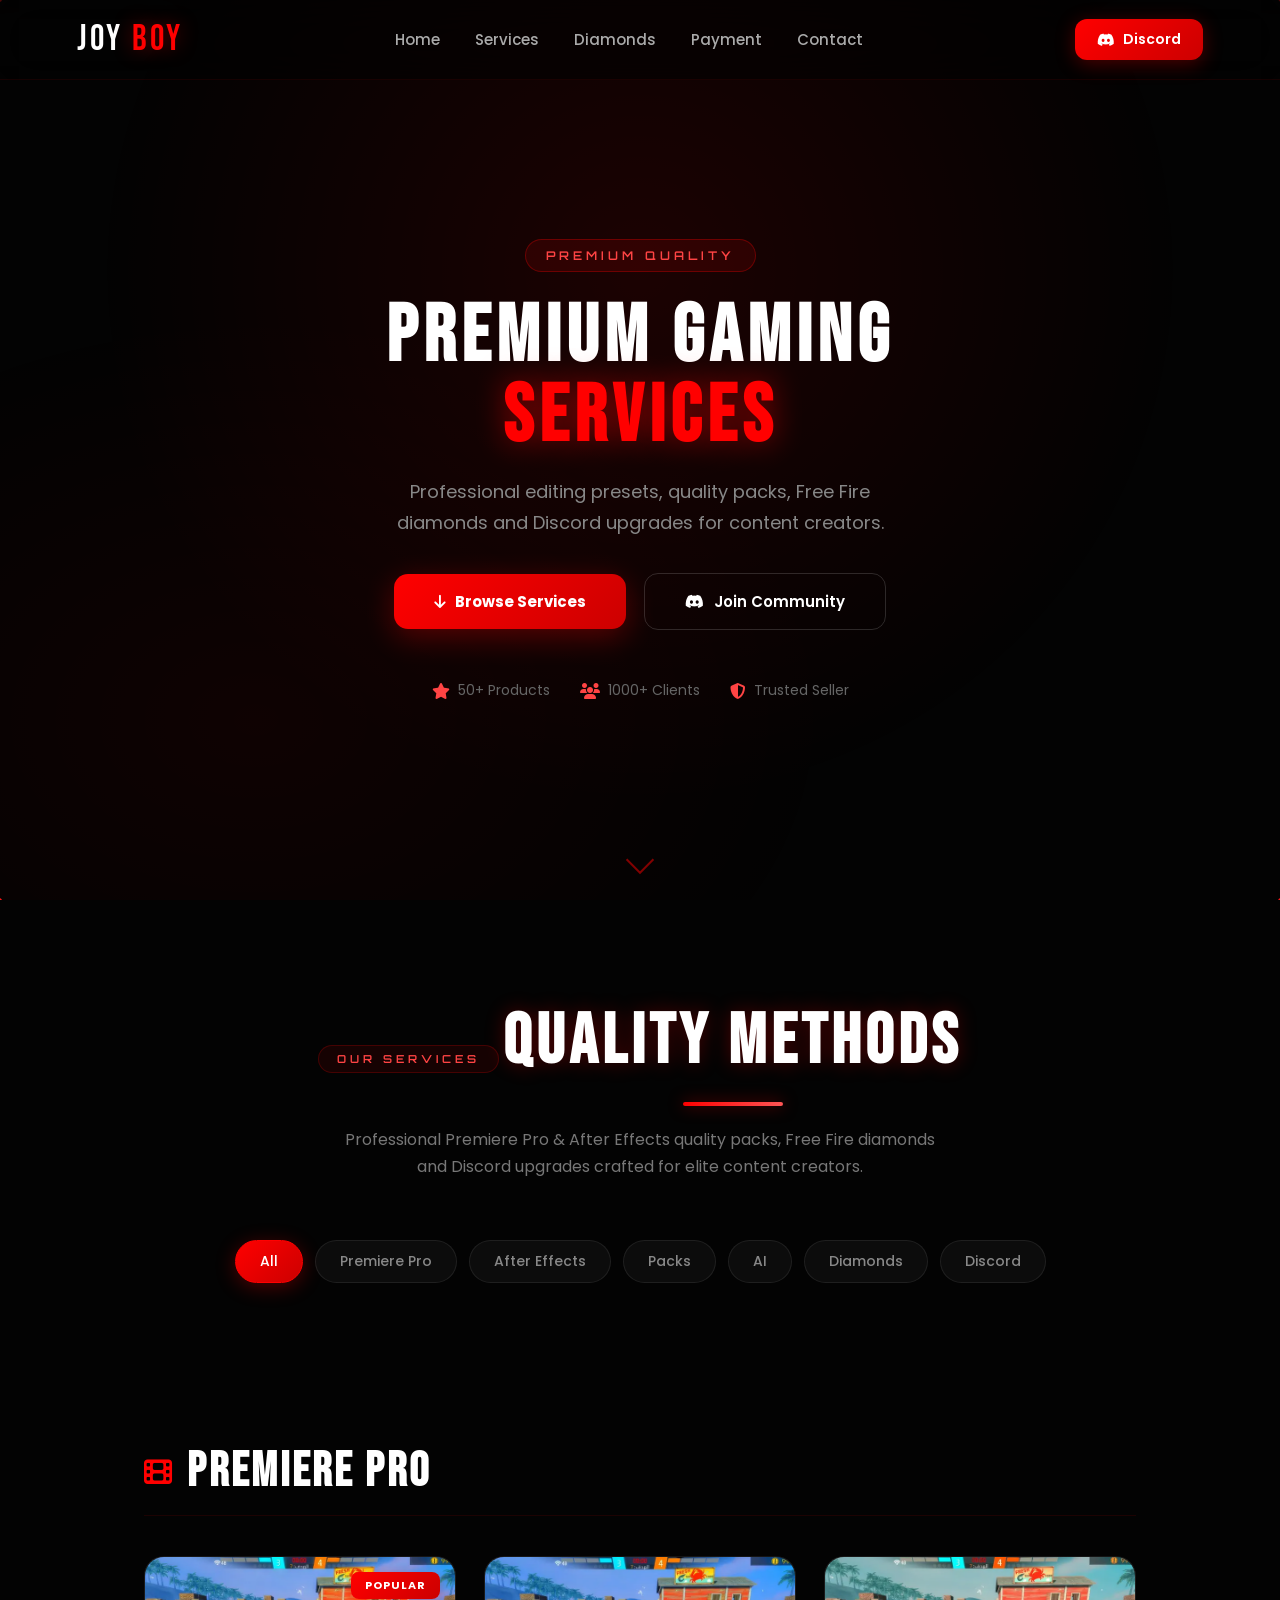
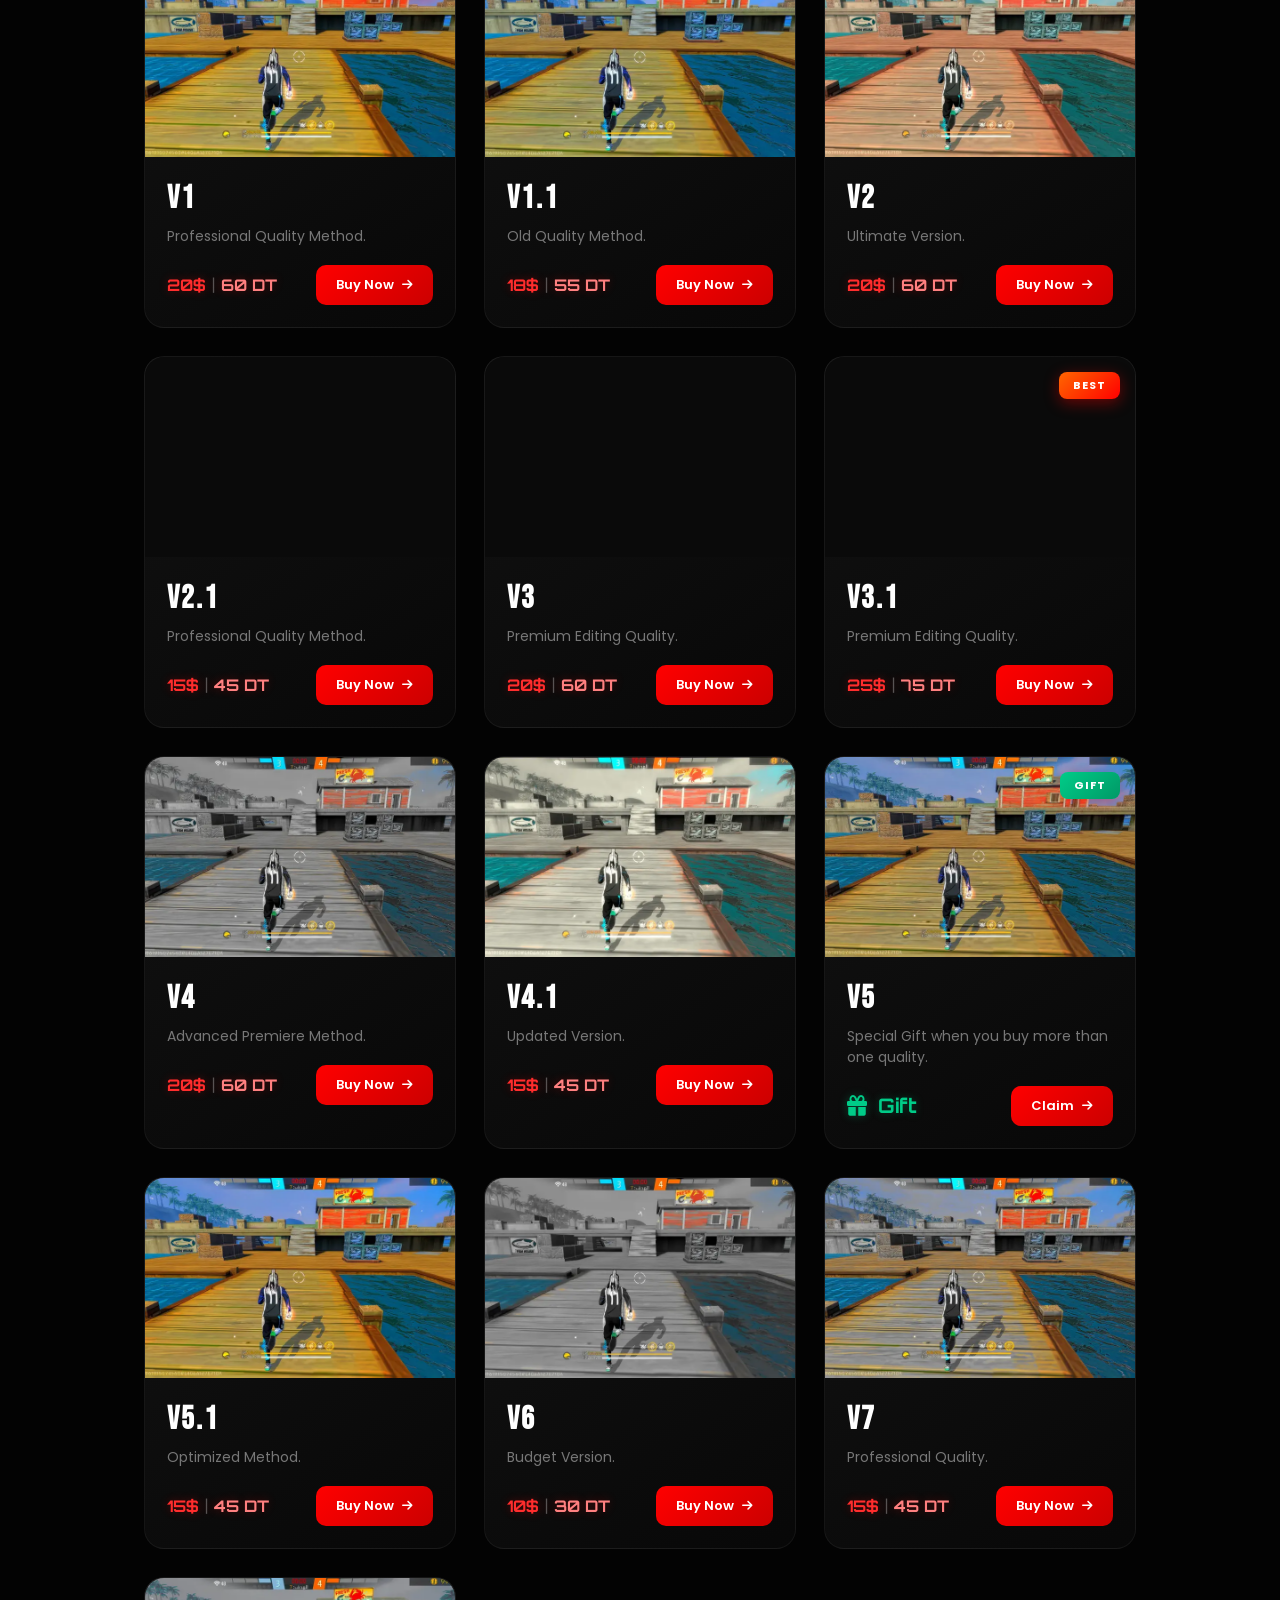
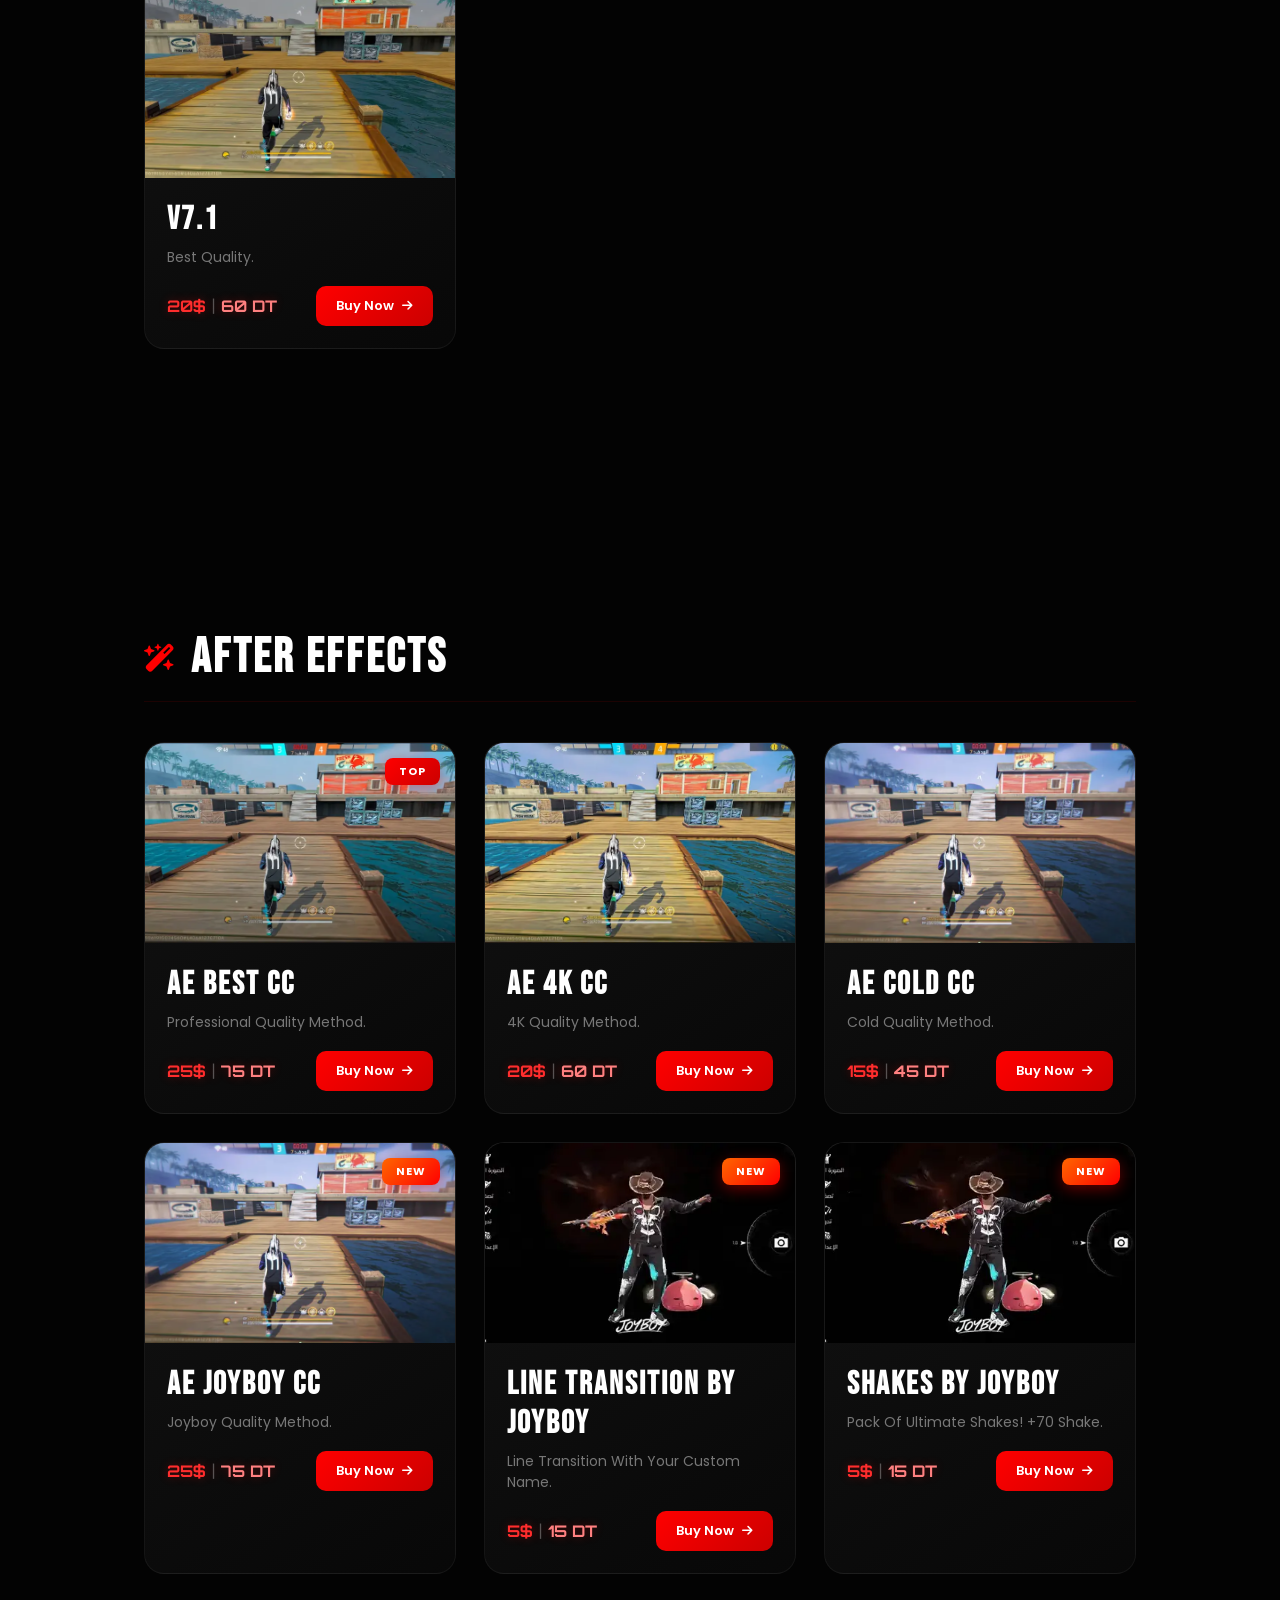
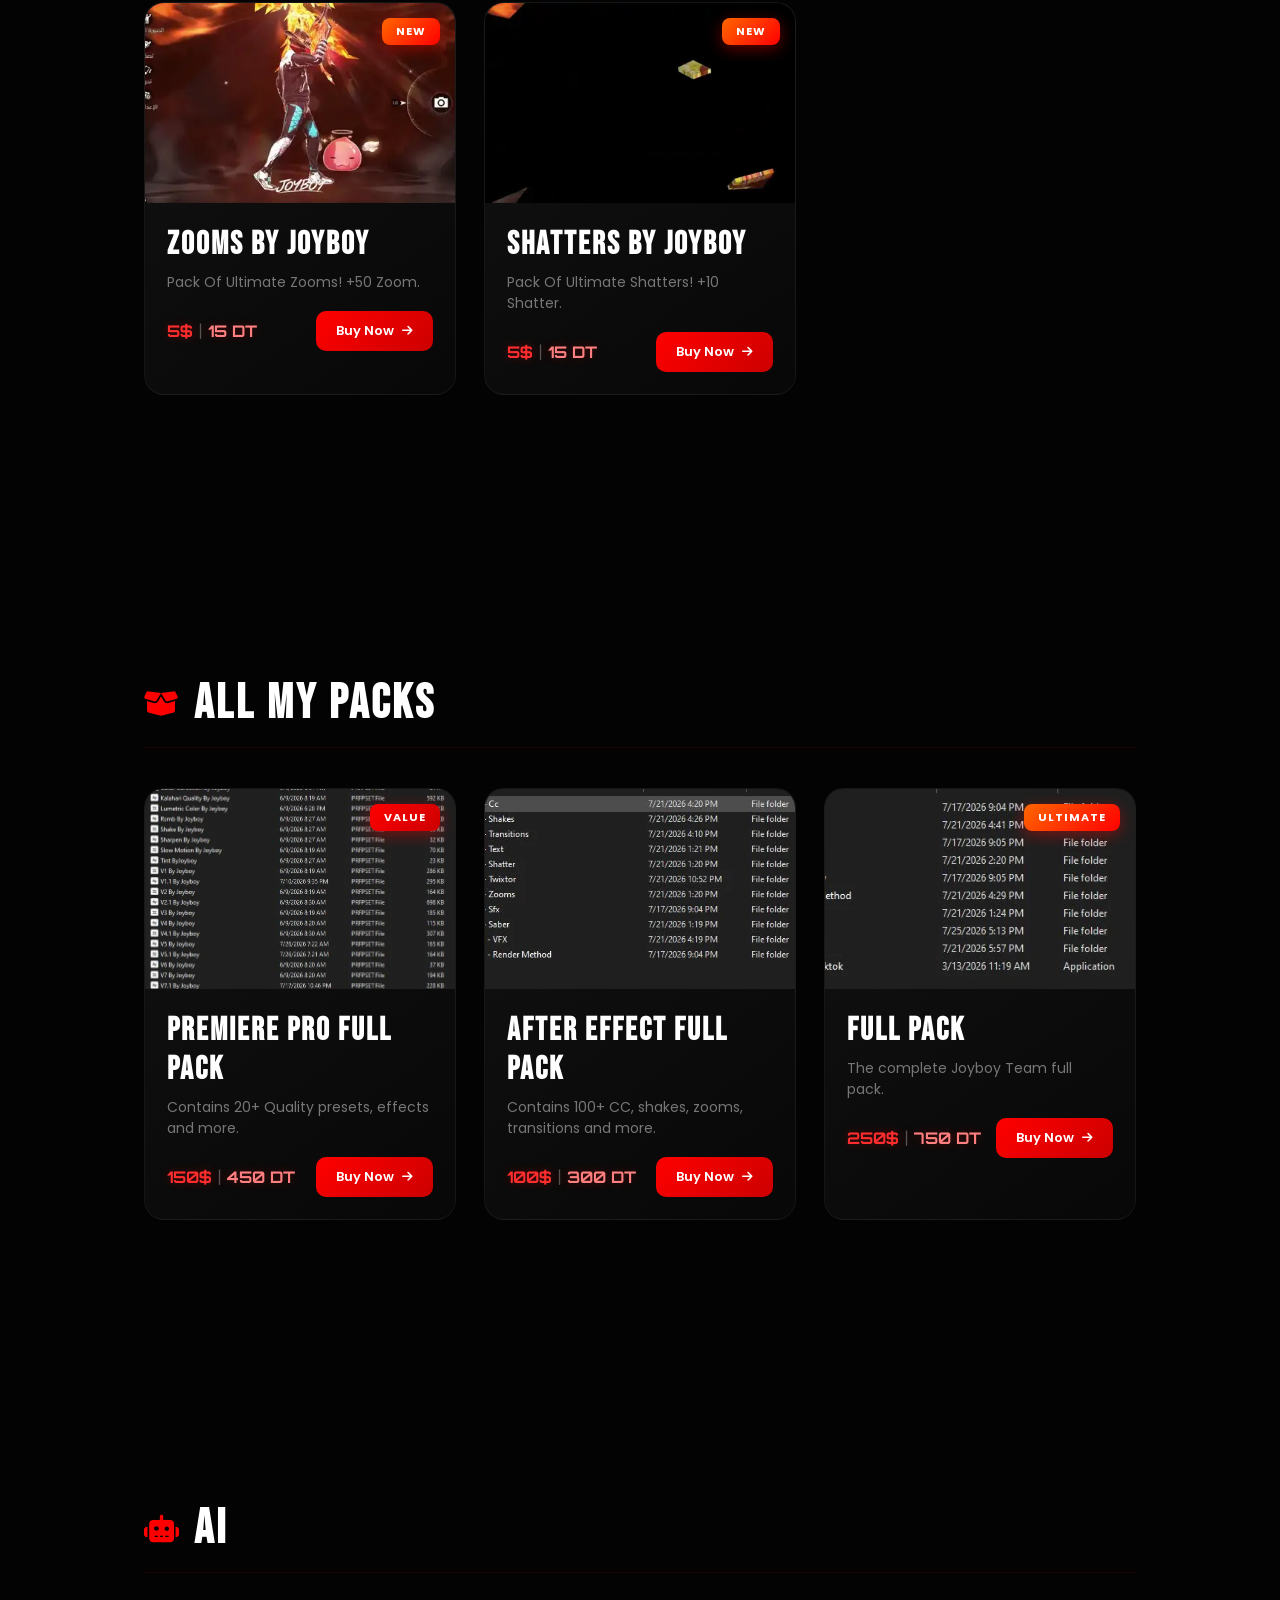
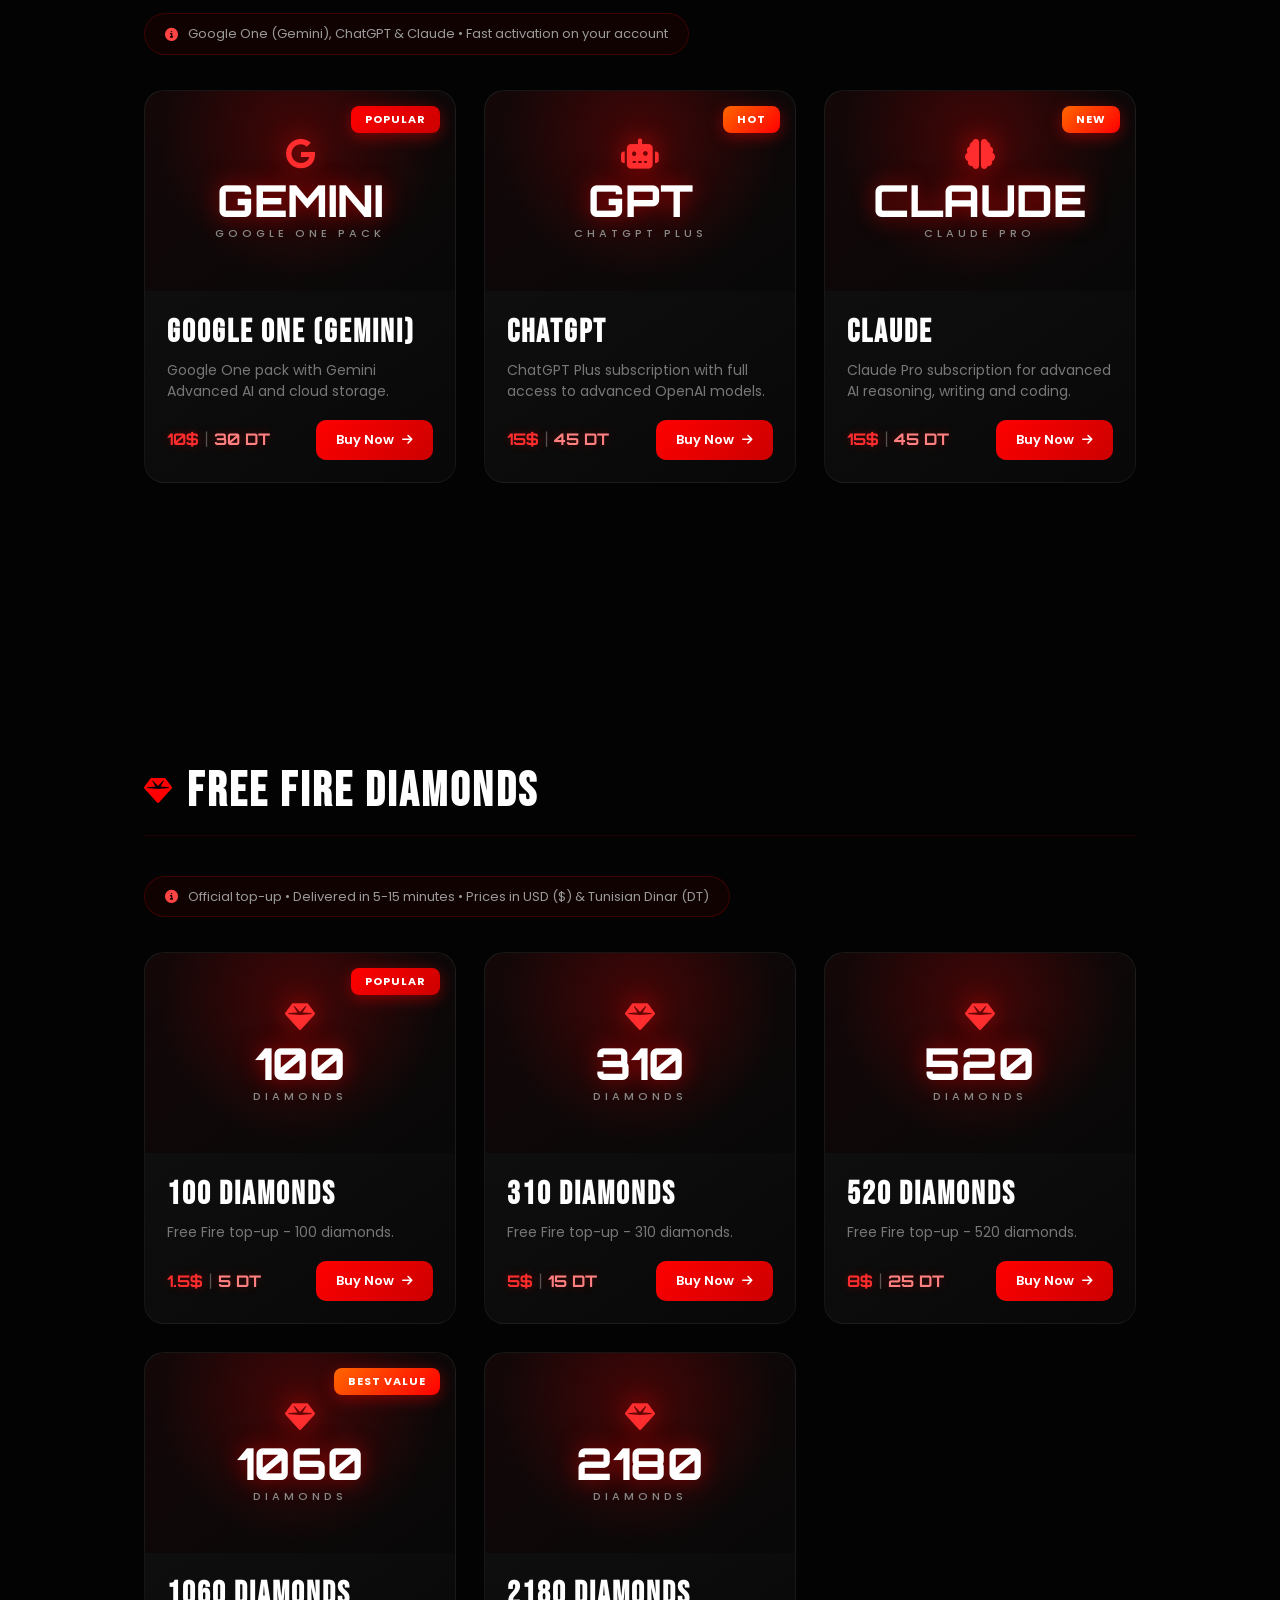
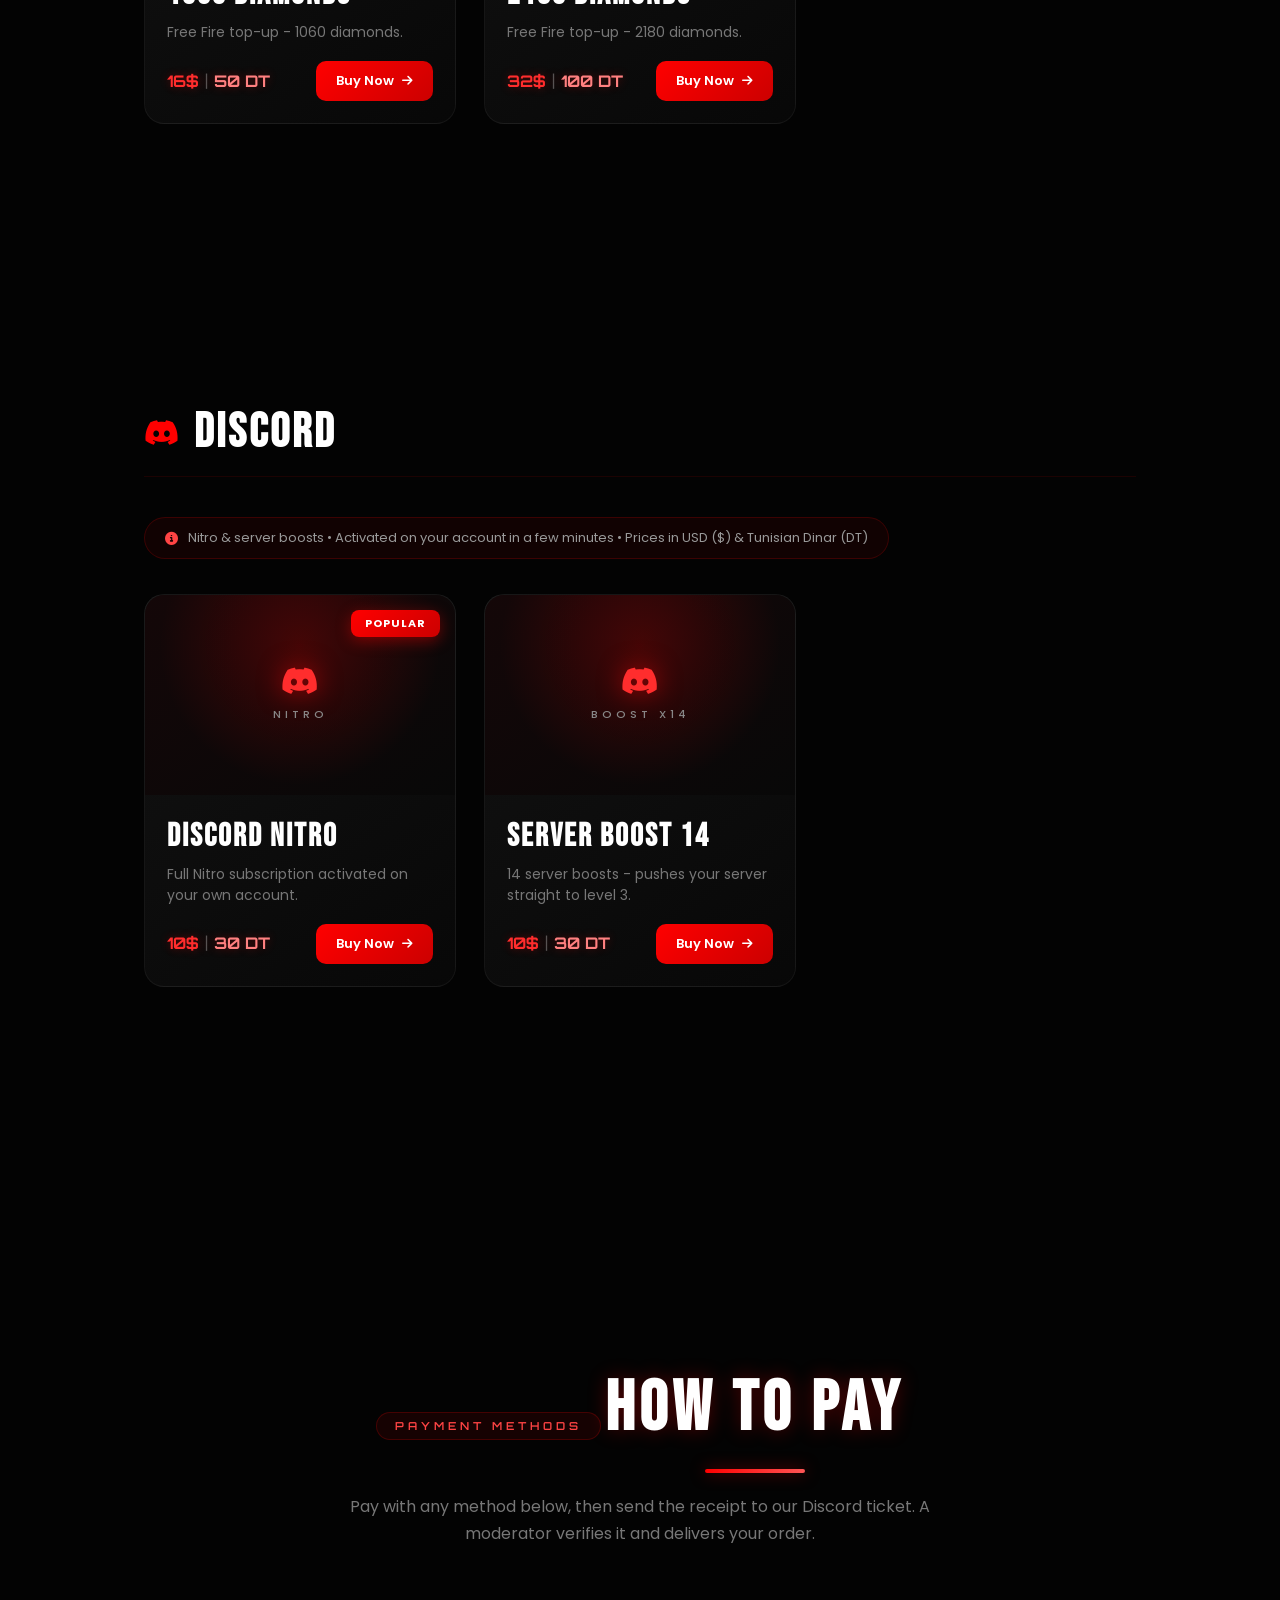
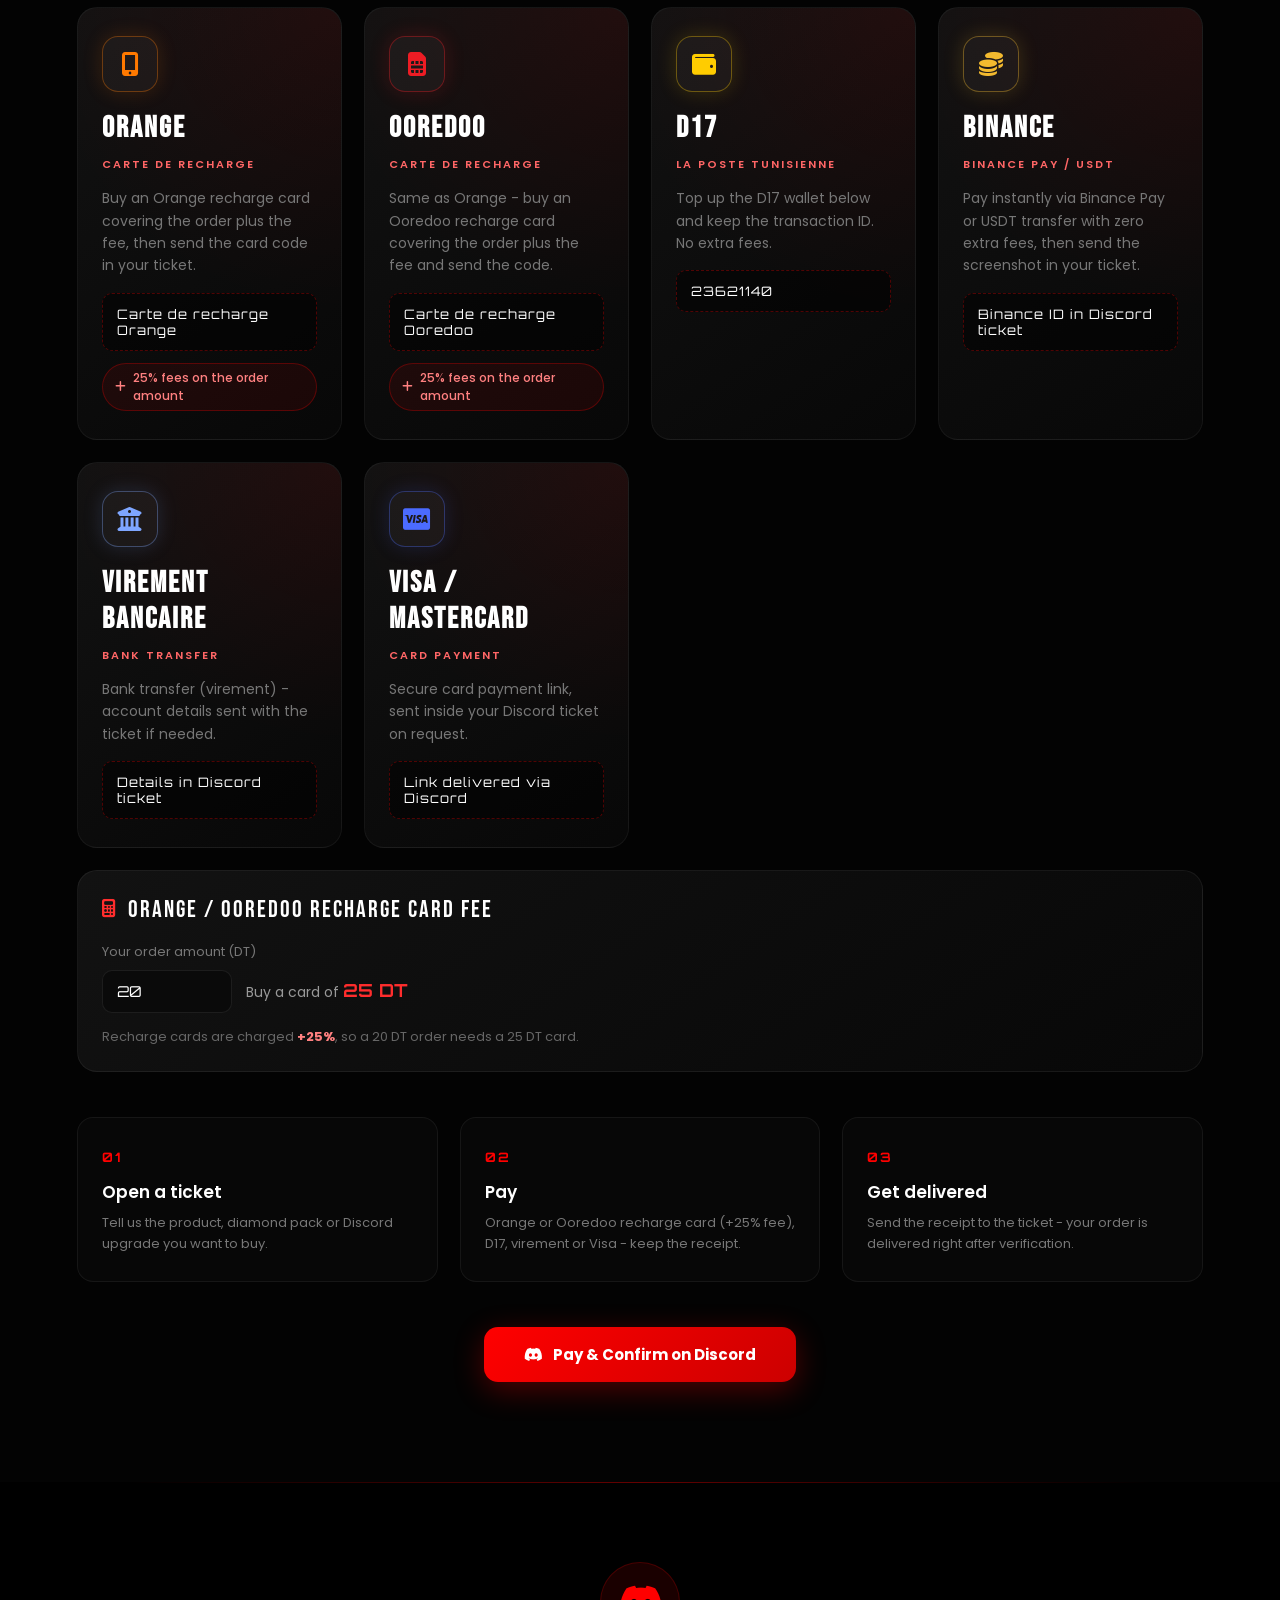
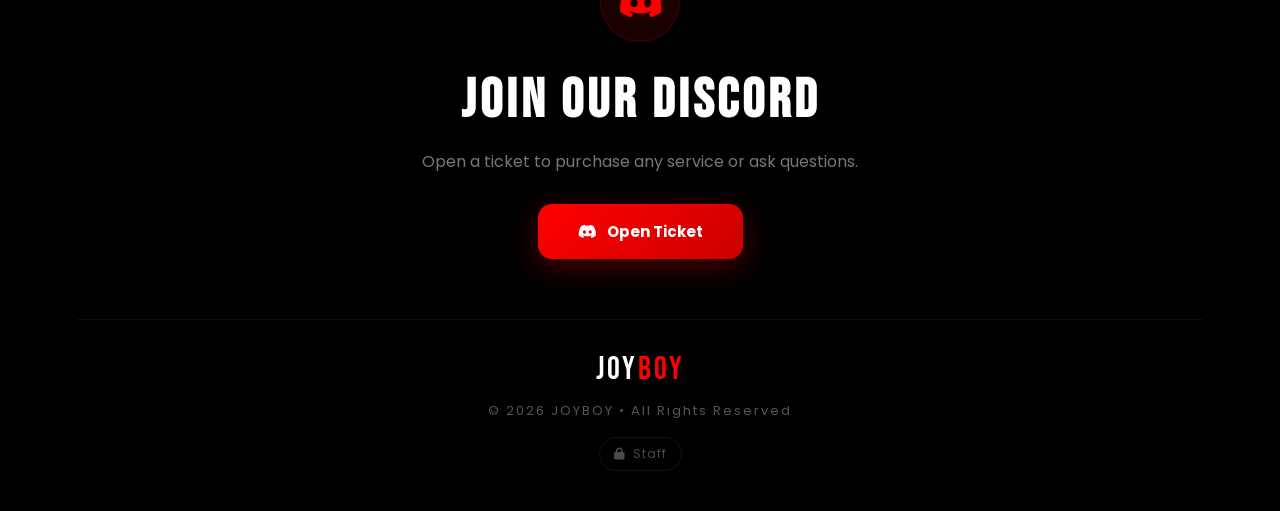
==== commit e994d5e5: "Add files via upload" ====
--- a/Store/index.html
+++ b/Store/index.html
@@ -1,571 +1,651 @@
-<!DOCTYPE html>
-<html lang="en">
-<head>
-    <meta charset="UTF-8">
-    <meta name="viewport" content="width=device-width, initial-scale=1.0">
-    <meta http-equiv="X-Content-Type-Options" content="nosniff">
-    <meta name="referrer" content="strict-origin-when-cross-origin">
-    <meta name="robots" content="index, follow">
-    <meta http-equiv="Permissions-Policy" content="camera=(), microphone=(), geolocation=()">
-    <title>JOYBOY STORE | Premium Gaming Services</title>
-    <meta name="description" content="JOYBOY Store - Premiere Pro &amp; After Effects quality packs, transitions, Free Fire diamonds (100 = 5 DT) and Discord Nitro. Pay with Orange or Ooredoo recharge card, D17, bank transfer or Visa.">
-
-    <!-- Open Graph / Social Sharing Metadata -->
-    <meta property="og:type" content="website">
-    <meta property="og:title" content="JOYBOY STORE | Premium Gaming Services">
-    <meta property="og:description" content="Premium quality packs, editing transitions, Free Fire diamonds and Discord Nitro. Pay with Orange or Ooredoo recharge card, D17, bank transfer or Visa.">
-    <meta property="og:image" content="../logo-share.jpg">
-
-    <link rel="icon" type="image/png" href="../favicon.png" sizes="192x192">
-    <link rel="apple-touch-icon" href="../favicon.png">
-
-    <!-- Critical CSS is inline via style.css; product art is below the 100vh hero,
-         so it must NOT be preloaded (it would steal bandwidth from the first paint). -->
-
-    <!-- DNS Prefetch & Preconnect for CDNs -->
-    <link rel="preconnect" href="https://fonts.googleapis.com">
-    <link rel="preconnect" href="https://fonts.gstatic.com" crossorigin>
-    <link rel="preconnect" href="https://cdnjs.cloudflare.com" crossorigin>
-
-    <link rel="stylesheet" href="style.css">
-    <link href="https://fonts.googleapis.com/css2?family=Bebas+Neue&family=Orbitron:wght@600;700;800;900&family=Poppins:wght@400;500;600;700&display=swap" rel="stylesheet">
-    <link rel="stylesheet" href="https://cdnjs.cloudflare.com/ajax/libs/font-awesome/6.7.2/css/all.min.css" crossorigin="anonymous" referrerpolicy="no-referrer">
-</head>
-
-<body>
-    <!-- LOADING SCREEN -->
-    <div class="loader" id="loader">
-        <div class="loader-inner">
-            <div class="loader-circle-box">
-                <div class="loader-ring"></div>
-                <div class="loader-percentage" id="loader-percent">0%</div>
-            </div>
-            <div class="loader-progress-bar">
-                <div class="loader-progress-fill" id="loader-fill"></div>
-            </div>
-            <div class="loader-text">JOYBOY STORE</div>
-        </div>
-    </div>
-
-    <!-- Particles -->
-    <canvas id="particles" aria-hidden="true"></canvas>
-
-    <!-- Header -->
-    <header id="header">
-        <a href="../index.html" class="logo-link">
-            <div class="logo">JOY <span>BOY</span></div>
-        </a>
-        <nav id="nav">
-            <a href="#hero">Home</a>
-            <a href="#quality-methods">Services</a>
-            <a href="#diamonds">Diamonds</a>
-            <a href="#payment">Payment</a>
-            <a href="#contact">Contact</a>
-        </nav>
-        <div class="header-actions">
-            <a href="https://discord.gg/jHq6Ye6Qhj" class="discord-btn" target="_blank" rel="noopener noreferrer">
-                <i class="fab fa-discord"></i>
-                <span>Discord</span>
-            </a>
-            <button class="menu-toggle" id="menuToggle" aria-label="Toggle menu">
-                <span></span><span></span><span></span>
-            </button>
-        </div>
-    </header>
-
-    <!-- Mobile Nav -->
-    <div class="mobile-nav" id="mobileNav">
-        <a href="#hero" class="mobile-nav-link">Home</a>
-        <a href="#quality-methods" class="mobile-nav-link">Services</a>
-        <a href="#diamonds" class="mobile-nav-link">Diamonds</a>
-        <a href="#payment" class="mobile-nav-link">Payment</a>
-        <a href="#contact" class="mobile-nav-link">Contact</a>
-    </div>
-
-    <!-- Hero -->
-    <section class="hero" id="hero">
-        <div class="hero-content">
-            <div class="hero-badge reveal">PREMIUM QUALITY</div>
-            <h1 class="reveal">PREMIUM GAMING<br><span class="hero-accent">SERVICES</span></h1>
-            <p class="reveal">Professional editing presets, quality packs, Free Fire diamonds and Discord upgrades for content creators.</p>
-            <div class="hero-actions reveal">
-                <a href="#quality-methods" class="main-btn">
-                    <i class="fas fa-arrow-down"></i>
-                    Browse Services
-                </a>
-                <a href="https://discord.gg/jHq6Ye6Qhj" target="_blank" rel="noopener noreferrer" class="secondary-btn">
-                    <i class="fab fa-discord"></i>
-                    Join Community
-                </a>
-            </div>
-            <div class="hero-stats reveal">
-                <div class="hero-stat">
-                    <i class="fas fa-star"></i>
-                    <span>50+ Products</span>
-                </div>
-                <div class="hero-stat">
-                    <i class="fas fa-users"></i>
-                    <span>1000+ Clients</span>
-                </div>
-                <div class="hero-stat">
-                    <i class="fas fa-shield-halved"></i>
-                    <span>Trusted Seller</span>
-                </div>
-            </div>
-        </div>
-        <div class="hero-scroll-indicator">
-            <div class="scroll-arrow"></div>
-        </div>
-    </section>
-
-    <!-- Catalogue. Every grid is filled by products.js from products-data.js,
-         so the staff panel can add, edit or delete products without touching HTML. -->
-    <section id="quality-methods">
-        <div class="section-header reveal">
-            <div class="section-tag">OUR SERVICES</div>
-            <h1 class="section-title">Quality Methods</h1>
-            <p class="section-desc">Professional Premiere Pro &amp; After Effects quality packs, Free Fire diamonds and Discord upgrades crafted for elite content creators.</p>
-        </div>
-
-        <!-- Category Filter -->
-        <div class="filter-bar reveal">
-            <button class="filter-btn active" data-filter="all">All</button>
-            <button class="filter-btn" data-filter="premiere">Premiere Pro</button>
-            <button class="filter-btn" data-filter="aftereffects">After Effects</button>
-            <button class="filter-btn" data-filter="packs">Packs</button>
-            <button class="filter-btn" data-filter="diamond">Diamonds</button>
-            <button class="filter-btn" data-filter="discord">Discord</button>
-        </div>
-
-        <!-- Premiere Pro -->
-        <section class="quality" data-category="premiere">
-            <div class="quality-header reveal">
-                <i class="fas fa-film"></i>
-                <h2>Premiere Pro</h2>
-            </div>
-            <div class="cards" data-grid="premiere"></div>
-        </section>
-
-        <!-- After Effects -->
-        <section class="quality" data-category="aftereffects">
-            <div class="quality-header reveal">
-                <i class="fas fa-wand-magic-sparkles"></i>
-                <h2>After Effects</h2>
-            </div>
-            <div class="cards" data-grid="aftereffects"></div>
-        </section>
-
-        <!-- Packs -->
-        <section class="quality" data-category="packs">
-            <div class="quality-header reveal">
-                <i class="fas fa-box-open"></i>
-                <h2>All My Packs</h2>
-            </div>
-            <div class="cards" data-grid="packs"></div>
-        </section>
-
-        <!-- Free Fire Diamonds -->
-        <section class="quality" id="diamonds" data-category="diamond">
-            <div class="quality-header reveal">
-                <i class="fas fa-gem"></i>
-                <h2>Free Fire Diamonds</h2>
-            </div>
-            <div class="diamond-note reveal">
-                <i class="fas fa-circle-info"></i>
-                <span>Official top-up &bull; Delivered in 5-15 minutes &bull; Prices in Tunisian Dinar (DT)</span>
-            </div>
-            <div class="cards" data-grid="diamond"></div>
-        </section>
-
-        <!-- Discord -->
-        <section class="quality" id="discord" data-category="discord">
-            <div class="quality-header reveal">
-                <i class="fab fa-discord"></i>
-                <h2>Discord</h2>
-            </div>
-            <div class="diamond-note reveal">
-                <i class="fas fa-circle-info"></i>
-                <span>Nitro &amp; server boosts &bull; Activated on your account in a few minutes &bull; Prices in USD ($)</span>
-            </div>
-            <div class="cards" data-grid="discord"></div>
-        </section>
-    </section>
-
-    <!-- Payment Methods -->
-    <section id="payment" class="payment">
-        <div class="section-header reveal">
-            <div class="section-tag">PAYMENT METHODS</div>
-            <h1 class="section-title">How To Pay</h1>
-            <p class="section-desc">Pay with any method below, then send the receipt to our Discord ticket. A moderator verifies it and delivers your order.</p>
-        </div>
-
-        <div class="payment-grid">
-            <div class="payment-card reveal">
-                <div class="payment-icon orange"><i class="fas fa-mobile-screen-button"></i></div>
-                <h3>Orange</h3>
-                <span class="payment-tag">Carte de recharge</span>
-                <p>Buy an Orange recharge card covering the order plus the fee, then send the card code in your ticket.</p>
-                <div class="payment-detail">Carte de recharge Orange</div>
-                <div class="payment-fee"><i class="fas fa-plus"></i> 25% fees on the order amount</div>
-            </div>
-
-            <div class="payment-card reveal">
-                <div class="payment-icon ooredoo"><i class="fas fa-sim-card"></i></div>
-                <h3>Ooredoo</h3>
-                <span class="payment-tag">Carte de recharge</span>
-                <p>Same as Orange - buy an Ooredoo recharge card covering the order plus the fee and send the code.</p>
-                <div class="payment-detail">Carte de recharge Ooredoo</div>
-                <div class="payment-fee"><i class="fas fa-plus"></i> 25% fees on the order amount</div>
-            </div>
-
-            <div class="payment-card reveal">
-                <div class="payment-icon d17"><i class="fas fa-wallet"></i></div>
-                <h3>D17</h3>
-                <span class="payment-tag">La Poste Tunisienne</span>
-                <p>Top up the D17 wallet below and keep the transaction ID. No extra fees.</p>
-                <div class="payment-detail">23621140</div>
-            </div>
-
-            <div class="payment-card reveal">
-                <div class="payment-icon bank"><i class="fas fa-building-columns"></i></div>
-                <h3>Virement Bancaire</h3>
-                <span class="payment-tag">Bank Transfer</span>
-                <p>Bank transfer (virement) - account details sent with the ticket if needed.</p>
-                <!-- EDIT: replace the text below with your real RIB / IBAN when ready -->
-                <div class="payment-detail">Details in Discord ticket</div>
-            </div>
-
-            <div class="payment-card reveal">
-                <div class="payment-icon visa"><i class="fab fa-cc-visa"></i></div>
-                <h3>Visa / Mastercard</h3>
-                <span class="payment-tag">Card Payment</span>
-                <p>Secure card payment link, sent inside your Discord ticket on request.</p>
-                <div class="payment-detail">Link delivered via Discord</div>
-            </div>
-        </div>
-
-        <!-- Recharge card fee calculator (Orange & Ooredoo) -->
-        <div class="fee-calc reveal">
-            <div class="fee-calc-head">
-                <i class="fas fa-calculator"></i>
-                <span>Orange / Ooredoo recharge card fee</span>
-            </div>
-            <label for="feeAmount">Your order amount (DT)</label>
-            <div class="fee-calc-row">
-                <input id="feeAmount" type="number" min="1" step="0.5" value="20" inputmode="decimal">
-                <div class="fee-calc-out">Buy a card of <strong id="feeResult">25 DT</strong></div>
-            </div>
-            <p class="fee-calc-note">Recharge cards are charged <strong>+25%</strong>, so a 20 DT order needs a 25 DT card.</p>
-        </div>
-
-        <div class="payment-steps">
-            <div class="step reveal">
-                <span class="step-num">01</span>
-                <h4>Open a ticket</h4>
-                <p>Tell us the product, diamond pack or Discord upgrade you want to buy.</p>
-            </div>
-            <div class="step reveal">
-                <span class="step-num">02</span>
-                <h4>Pay</h4>
-                <p>Orange or Ooredoo recharge card (+25% fee), D17, virement or Visa - keep the receipt.</p>
-            </div>
-            <div class="step reveal">
-                <span class="step-num">03</span>
-                <h4>Get delivered</h4>
-                <p>Send the receipt to the ticket - your order is delivered right after verification.</p>
-            </div>
-        </div>
-
-        <div class="payment-cta reveal">
-            <a href="https://discord.gg/jHq6Ye6Qhj" class="main-btn" target="_blank" rel="noopener noreferrer">
-                <i class="fab fa-discord"></i>
-                Pay &amp; Confirm on Discord
-            </a>
-        </div>
-    </section>
-
-    <!-- Footer / Contact -->
-    <footer id="contact">
-        <div class="footer-inner">
-            <div class="footer-cta reveal">
-                <div class="footer-icon"><i class="fab fa-discord"></i></div>
-                <h2>JOIN OUR DISCORD</h2>
-                <p>Open a ticket to purchase any service or ask questions.</p>
-                <a href="https://discord.gg/jHq6Ye6Qhj" class="main-btn" target="_blank" rel="noopener noreferrer">
-                    <i class="fab fa-discord"></i>
-                    Open Ticket
-                </a>
-            </div>
-            <div class="footer-bottom">
-                <a href="../index.html" class="footer-logo">JOY<span>BOY</span></a>
-                <div class="footer-copy">&copy; 2026 JOYBOY &bull; All Rights Reserved</div>
-                <a href="admin.html" class="footer-staff" rel="nofollow"><i class="fas fa-lock"></i> Staff</a>
-            </div>
-        </div>
-    </footer>
-
-    <!-- Back to Top -->
-    <button class="back-to-top" id="backToTop" aria-label="Back to top">
-        <i class="fas fa-arrow-up"></i>
-    </button>
-
-    <!-- Data + JavaScript -->
-    <script src="products-data.js"></script>
-    <script src="products.js"></script>
-    <script>
-    (function() {
-        'use strict';
-
-        // ── Loading Screen ──
-        var loader = document.getElementById('loader');
-        var loaderPercent = document.getElementById('loader-percent');
-        var loaderFill = document.getElementById('loader-fill');
-        var loadProgress = 0;
-        var loadDone = false;
-        var loadTick = null;
-
-        function finishLoading() {
-            if (loadDone) return;
-            loadDone = true;
-            if (loadTick) clearInterval(loadTick);
-            if (loaderPercent) loaderPercent.textContent = '100%';
-            if (loaderFill) loaderFill.style.width = '100%';
-            setTimeout(function() {
-                if (loader) loader.classList.add('hidden');
-            }, 300);
-        }
-
-        loadTick = setInterval(function() {
-            loadProgress = Math.min(100, loadProgress + Math.floor(Math.random() * 5) + 3);
-            if (loaderPercent) loaderPercent.textContent = loadProgress + '%';
-            if (loaderFill) loaderFill.style.width = loadProgress + '%';
-            if (loadProgress >= 100) finishLoading();
-        }, 35);
-
-        window.addEventListener('load', function() {
-            setTimeout(finishLoading, 900);
-        });
-        // Hard safety net: a slow or broken asset must never lock the page behind the loader
-        setTimeout(finishLoading, 6000);
-
-        // ── Catalogue ──
-        // Rendered before anything else so every binding below sees the final cards.
-        window.JBStore.mount(document);
-
-        // ── Particles ──
-        var canvas = document.getElementById('particles');
-        var ctx = canvas.getContext('2d');
-        var particles = [];
-
-        function resize() {
-            canvas.width = window.innerWidth;
-            canvas.height = window.innerHeight;
-        }
-        resize();
-        window.addEventListener('resize', resize);
-
-        function Particle() {
-            this.x = Math.random() * canvas.width;
-            this.y = Math.random() * canvas.height;
-            this.size = Math.random() * 1.5 + 0.3;
-            this.speedX = (Math.random() - 0.5) * 0.5;
-            this.speedY = (Math.random() - 0.5) * 0.5;
-            this.opacity = Math.random() * 0.4 + 0.1;
-        }
-
-        Particle.prototype.update = function() {
-            this.x += this.speedX;
-            this.y += this.speedY;
-            if (this.x > canvas.width) this.x = 0;
-            if (this.x < 0) this.x = canvas.width;
-            if (this.y > canvas.height) this.y = 0;
-            if (this.y < 0) this.y = canvas.height;
-        };
-
-        Particle.prototype.draw = function() {
-            ctx.beginPath();
-            ctx.arc(this.x, this.y, this.size, 0, Math.PI * 2);
-            ctx.fillStyle = 'rgba(255, 30, 30, ' + this.opacity + ')';
-            ctx.fill();
-        };
-
-        var count = Math.min(60, Math.floor(window.innerWidth / 20));
-        for (var i = 0; i < count; i++) particles.push(new Particle());
-
-        function animateParticles() {
-            ctx.clearRect(0, 0, canvas.width, canvas.height);
-            for (var i = 0; i < particles.length; i++) {
-                particles[i].update();
-                particles[i].draw();
-            }
-            // Connect nearby
-            for (var a = 0; a < particles.length; a++) {
-                for (var b = a + 1; b < particles.length; b++) {
-                    var dx = particles[a].x - particles[b].x;
-                    var dy = particles[a].y - particles[b].y;
-                    var d = Math.sqrt(dx * dx + dy * dy);
-                    if (d < 120) {
-                        ctx.beginPath();
-                        ctx.strokeStyle = 'rgba(255, 0, 0, ' + (0.08 * (1 - d / 120)) + ')';
-                        ctx.lineWidth = 0.4;
-                        ctx.moveTo(particles[a].x, particles[a].y);
-                        ctx.lineTo(particles[b].x, particles[b].y);
-                        ctx.stroke();
-                    }
-                }
-            }
-            requestAnimationFrame(animateParticles);
-        }
-        animateParticles();
-
-        // ── Scroll Reveal ──
-        var revealEls = document.querySelectorAll('.reveal');
-
-        function activateReveals(root) {
-            var targets = (root || document).querySelectorAll('.reveal');
-            for (var r = 0; r < targets.length; r++) {
-                targets[r].classList.add('active');
-            }
-        }
-
-        var revealObserver = null;
-        if ('IntersectionObserver' in window) {
-            revealObserver = new IntersectionObserver(function(entries) {
-                for (var e = 0; e < entries.length; e++) {
-                    if (entries[e].isIntersecting) {
-                        entries[e].target.classList.add('active');
-                        revealObserver.unobserve(entries[e].target);
-                    }
-                }
-            }, { threshold: 0.12, rootMargin: '0px 0px -40px 0px' });
-
-            for (var rv = 0; rv < revealEls.length; rv++) {
-                revealObserver.observe(revealEls[rv]);
-            }
-        } else {
-            activateReveals(document);
-        }
-
-        // ── Header Scroll Effect ──
-        var header = document.getElementById('header');
-        var backToTop = document.getElementById('backToTop');
-
-        window.addEventListener('scroll', function() {
-            if (window.scrollY > 80) header.classList.add('scrolled');
-            else header.classList.remove('scrolled');
-
-            if (window.scrollY > 600) backToTop.classList.add('visible');
-            else backToTop.classList.remove('visible');
-        }, { passive: true });
-
-        // ── Mobile Menu ──
-        var menuToggle = document.getElementById('menuToggle');
-        var mobileNav = document.getElementById('mobileNav');
-
-        menuToggle.addEventListener('click', function() {
-            menuToggle.classList.toggle('active');
-            mobileNav.classList.toggle('open');
-        });
-
-        var mobileLinks = mobileNav.querySelectorAll('a');
-        for (var m = 0; m < mobileLinks.length; m++) {
-            mobileLinks[m].addEventListener('click', function() {
-                menuToggle.classList.remove('active');
-                mobileNav.classList.remove('open');
-            });
-        }
-
-        // ── Category Filter ──
-        var filterBtns = document.querySelectorAll('.filter-btn');
-        var qualitySections = document.querySelectorAll('.quality');
-
-        for (var fb = 0; fb < filterBtns.length; fb++) {
-            filterBtns[fb].addEventListener('click', function() {
-                var filter = this.getAttribute('data-filter');
-
-                for (var j = 0; j < filterBtns.length; j++) {
-                    filterBtns[j].classList.remove('active');
-                }
-                this.classList.add('active');
-
-                for (var k = 0; k < qualitySections.length; k++) {
-                    var section = qualitySections[k];
-                    if (filter === 'all' || section.getAttribute('data-category') === filter) {
-                        section.style.display = '';
-                        section.style.animation = 'fadeUp 0.5s ease forwards';
-                        // A section hidden with display:none never intersects,
-                        // so its cards must be revealed manually when it comes back.
-                        activateReveals(section);
-                    } else {
-                        section.style.display = 'none';
-                    }
-                }
-            });
-        }
-
-        // ── Back to Top ──
-        backToTop.addEventListener('click', function() {
-            window.scrollTo({ top: 0, behavior: 'smooth' });
-        });
-
-        // ── Image Lightbox ──
-        var lightboxKeyHandler = null;
-
-        function closeLightbox(overlay) {
-            overlay.classList.remove('active');
-            document.body.style.overflow = '';
-            if (lightboxKeyHandler) {
-                document.removeEventListener('keydown', lightboxKeyHandler);
-                lightboxKeyHandler = null;
-            }
-            setTimeout(function() {
-                if (overlay.parentNode) overlay.parentNode.removeChild(overlay);
-            }, 300);
-        }
-
-        var previews = document.querySelectorAll('.preview');
-        for (var p = 0; p < previews.length; p++) {
-            previews[p].addEventListener('click', function() {
-                var img = this.querySelector('img');
-                if (!img) return;
-
-                var overlay = document.createElement('div');
-                overlay.className = 'lightbox';
-                overlay.innerHTML = '<div class="lightbox-inner"><img src="' + img.src + '" alt="' + img.alt + '"><button class="lightbox-close" aria-label="Close preview"><i class="fas fa-times"></i></button></div>';
-                document.body.appendChild(overlay);
-                document.body.style.overflow = 'hidden';
-                setTimeout(function() { overlay.classList.add('active'); }, 10);
-
-                overlay.addEventListener('click', function() {
-                    closeLightbox(overlay);
-                });
-
-                lightboxKeyHandler = function(event) {
-                    if (event.key === 'Escape') closeLightbox(overlay);
-                };
-                document.addEventListener('keydown', lightboxKeyHandler);
-            });
-        }
-
-        // ── Recharge card fee (Orange & Ooredoo, +25%) ──
-        var feeAmount = document.getElementById('feeAmount');
-        var feeResult = document.getElementById('feeResult');
-
-        function updateFee() {
-            var value = parseFloat(feeAmount.value);
-            if (!isFinite(value) || value <= 0) {
-                feeResult.textContent = '—';
-                return;
-            }
-            var total = Math.round(value * 1.25 * 100) / 100;
-            feeResult.textContent = (total % 1 === 0 ? total.toFixed(0) : total.toFixed(2)) + ' DT';
-        }
-
-        if (feeAmount && feeResult) {
-            feeAmount.addEventListener('input', updateFee);
-            updateFee();
-        }
-    })();
-    </script>
-</body>
-</html>
+<!DOCTYPE html>
+<html lang="en">
+<head>
+    <meta charset="UTF-8">
+    <meta name="viewport" content="width=device-width, initial-scale=1.0">
+    <meta http-equiv="X-Content-Type-Options" content="nosniff">
+    <meta name="referrer" content="strict-origin-when-cross-origin">
+    <meta name="robots" content="index, follow">
+    <meta http-equiv="Permissions-Policy" content="camera=(), microphone=(), geolocation=()">
+    <title>JOYBOY STORE | Premium Gaming Services</title>
+    <meta name="description" content="JOYBOY Store - Premiere Pro &amp; After Effects quality packs, transitions, Free Fire diamonds (100 = 5 DT) and Discord Nitro. Pay with Orange or Ooredoo recharge card, D17, bank transfer or Visa.">
+
+    <!-- Open Graph / Social Sharing Metadata -->
+    <meta property="og:type" content="website">
+    <meta property="og:title" content="JOYBOY STORE | Premium Gaming Services">
+    <meta property="og:description" content="Premium quality packs, editing transitions, Free Fire diamonds and Discord Nitro. Pay with Orange or Ooredoo recharge card, D17, bank transfer or Visa.">
+    <meta property="og:image" content="../logo-share.jpg">
+
+    <link rel="icon" type="image/png" href="../favicon.png" sizes="192x192">
+    <link rel="apple-touch-icon" href="../favicon.png">
+
+    <!-- Critical CSS is inline via style.css; product art is below the 100vh hero,
+         so it must NOT be preloaded (it would steal bandwidth from the first paint). -->
+
+    <!-- DNS Prefetch & Preconnect for CDNs -->
+    <link rel="preconnect" href="https://fonts.googleapis.com">
+    <link rel="preconnect" href="https://fonts.gstatic.com" crossorigin>
+    <link rel="preconnect" href="https://cdnjs.cloudflare.com" crossorigin>
+
+    <link rel="stylesheet" href="style.css">
+    <link href="https://fonts.googleapis.com/css2?family=Bebas+Neue&family=Orbitron:wght@600;700;800;900&family=Poppins:wght@400;500;600;700&display=swap" rel="stylesheet">
+    <link rel="stylesheet" href="https://cdnjs.cloudflare.com/ajax/libs/font-awesome/6.7.2/css/all.min.css" crossorigin="anonymous" referrerpolicy="no-referrer">
+</head>
+
+<body>
+    <!-- LOADING SCREEN -->
+    <div class="loader" id="loader">
+        <div class="loader-inner">
+            <div class="loader-circle-box">
+                <div class="loader-ring"></div>
+                <div class="loader-percentage" id="loader-percent">0%</div>
+            </div>
+            <div class="loader-progress-bar">
+                <div class="loader-progress-fill" id="loader-fill"></div>
+            </div>
+            <div class="loader-text">JOYBOY STORE</div>
+        </div>
+    </div>
+
+    <!-- Particles -->
+    <canvas id="particles" aria-hidden="true"></canvas>
+
+    <!-- Header -->
+    <header id="header">
+        <a href="../index.html" class="logo-link">
+            <div class="logo">JOY <span>BOY</span></div>
+        </a>
+        <nav id="nav">
+            <a href="#hero">Home</a>
+            <a href="#quality-methods">Services</a>
+            <a href="#diamonds">Diamonds</a>
+            <a href="#payment">Payment</a>
+            <a href="#contact">Contact</a>
+        </nav>
+        <div class="header-actions">
+            <a href="https://discord.gg/jHq6Ye6Qhj" class="discord-btn" target="_blank" rel="noopener noreferrer">
+                <i class="fab fa-discord"></i>
+                <span>Discord</span>
+            </a>
+            <button class="menu-toggle" id="menuToggle" aria-label="Toggle menu">
+                <span></span><span></span><span></span>
+            </button>
+        </div>
+    </header>
+
+    <!-- Mobile Nav -->
+    <div class="mobile-nav" id="mobileNav">
+        <a href="#hero" class="mobile-nav-link">Home</a>
+        <a href="#quality-methods" class="mobile-nav-link">Services</a>
+        <a href="#diamonds" class="mobile-nav-link">Diamonds</a>
+        <a href="#payment" class="mobile-nav-link">Payment</a>
+        <a href="#contact" class="mobile-nav-link">Contact</a>
+    </div>
+
+    <!-- Hero -->
+    <section class="hero" id="hero">
+        <div class="hero-content">
+            <div class="hero-badge reveal">PREMIUM QUALITY</div>
+            <h1 class="reveal">PREMIUM GAMING<br><span class="hero-accent">SERVICES</span></h1>
+            <p class="reveal">Professional editing presets, quality packs, Free Fire diamonds and Discord upgrades for content creators.</p>
+            <div class="hero-actions reveal">
+                <a href="#quality-methods" class="main-btn">
+                    <i class="fas fa-arrow-down"></i>
+                    Browse Services
+                </a>
+                <a href="https://discord.gg/jHq6Ye6Qhj" target="_blank" rel="noopener noreferrer" class="secondary-btn">
+                    <i class="fab fa-discord"></i>
+                    Join Community
+                </a>
+            </div>
+            <div class="hero-stats reveal">
+                <div class="hero-stat">
+                    <i class="fas fa-star"></i>
+                    <span>50+ Products</span>
+                </div>
+                <div class="hero-stat">
+                    <i class="fas fa-users"></i>
+                    <span>1000+ Clients</span>
+                </div>
+                <div class="hero-stat">
+                    <i class="fas fa-shield-halved"></i>
+                    <span>Trusted Seller</span>
+                </div>
+            </div>
+        </div>
+        <div class="hero-scroll-indicator">
+            <div class="scroll-arrow"></div>
+        </div>
+    </section>
+
+    <!-- Catalogue. Every grid is filled by products.js from products-data.js,
+         so the staff panel can add, edit or delete products without touching HTML. -->
+    <section id="quality-methods">
+        <div class="section-header reveal">
+            <div class="section-tag">OUR SERVICES</div>
+            <h1 class="section-title">Quality Methods</h1>
+            <p class="section-desc">Professional Premiere Pro &amp; After Effects quality packs, Free Fire diamonds and Discord upgrades crafted for elite content creators.</p>
+        </div>
+
+        <!-- Category Filter -->
+        <div class="filter-bar reveal">
+            <button class="filter-btn active" data-filter="all">All</button>
+            <button class="filter-btn" data-filter="premiere">Premiere Pro</button>
+            <button class="filter-btn" data-filter="aftereffects">After Effects</button>
+            <button class="filter-btn" data-filter="packs">Packs</button>
+            <button class="filter-btn" data-filter="ai">AI</button>
+            <button class="filter-btn" data-filter="diamond">Diamonds</button>
+            <button class="filter-btn" data-filter="discord">Discord</button>
+        </div>
+
+        <!-- Premiere Pro -->
+        <section class="quality" data-category="premiere">
+            <div class="quality-header reveal">
+                <i class="fas fa-film"></i>
+                <h2>Premiere Pro</h2>
+            </div>
+            <div class="cards" data-grid="premiere"></div>
+        </section>
+
+        <!-- After Effects -->
+        <section class="quality" data-category="aftereffects">
+            <div class="quality-header reveal">
+                <i class="fas fa-wand-magic-sparkles"></i>
+                <h2>After Effects</h2>
+            </div>
+            <div class="cards" data-grid="aftereffects"></div>
+        </section>
+
+        <!-- Packs -->
+        <section class="quality" data-category="packs">
+            <div class="quality-header reveal">
+                <i class="fas fa-box-open"></i>
+                <h2>All My Packs</h2>
+            </div>
+            <div class="cards" data-grid="packs"></div>
+        </section>
+
+        <!-- AI -->
+        <section class="quality" id="ai" data-category="ai">
+            <div class="quality-header reveal">
+                <i class="fas fa-robot"></i>
+                <h2>AI</h2>
+            </div>
+            <div class="diamond-note reveal">
+                <i class="fas fa-circle-info"></i>
+                <span>Google One (Gemini), ChatGPT &amp; Claude &bull; Fast activation on your account</span>
+            </div>
+            <div class="cards" data-grid="ai"></div>
+        </section>
+
+        <!-- Free Fire Diamonds -->
+        <section class="quality" id="diamonds" data-category="diamond">
+            <div class="quality-header reveal">
+                <i class="fas fa-gem"></i>
+                <h2>Free Fire Diamonds</h2>
+            </div>
+            <div class="diamond-note reveal">
+                <i class="fas fa-circle-info"></i>
+                <span>Official top-up &bull; Delivered in 5-15 minutes &bull; Prices in USD ($) &amp; Tunisian Dinar (DT)</span>
+            </div>
+            <div class="cards" data-grid="diamond"></div>
+        </section>
+
+        <!-- Discord -->
+        <section class="quality" id="discord" data-category="discord">
+            <div class="quality-header reveal">
+                <i class="fab fa-discord"></i>
+                <h2>Discord</h2>
+            </div>
+            <div class="diamond-note reveal">
+                <i class="fas fa-circle-info"></i>
+                <span>Nitro &amp; server boosts &bull; Activated on your account in a few minutes &bull; Prices in USD ($) &amp; Tunisian Dinar (DT)</span>
+            </div>
+            <div class="cards" data-grid="discord"></div>
+        </section>
+    </section>
+
+    <!-- Payment Methods -->
+    <section id="payment" class="payment">
+        <div class="section-header reveal">
+            <div class="section-tag">PAYMENT METHODS</div>
+            <h1 class="section-title">How To Pay</h1>
+            <p class="section-desc">Pay with any method below, then send the receipt to our Discord ticket. A moderator verifies it and delivers your order.</p>
+        </div>
+
+        <div class="payment-grid" data-payment-grid>
+            <div class="payment-card reveal">
+                <div class="payment-icon orange"><i class="fas fa-mobile-screen-button"></i></div>
+                <h3>Orange</h3>
+                <span class="payment-tag">Carte de recharge</span>
+                <p>Buy an Orange recharge card covering the order plus the fee, then send the card code in your ticket.</p>
+                <div class="payment-detail">Carte de recharge Orange</div>
+                <div class="payment-fee"><i class="fas fa-plus"></i> 25% fees on the order amount</div>
+            </div>
+
+            <div class="payment-card reveal">
+                <div class="payment-icon ooredoo"><i class="fas fa-sim-card"></i></div>
+                <h3>Ooredoo</h3>
+                <span class="payment-tag">Carte de recharge</span>
+                <p>Same as Orange - buy an Ooredoo recharge card covering the order plus the fee and send the code.</p>
+                <div class="payment-detail">Carte de recharge Ooredoo</div>
+                <div class="payment-fee"><i class="fas fa-plus"></i> 25% fees on the order amount</div>
+            </div>
+
+            <div class="payment-card reveal">
+                <div class="payment-icon d17"><i class="fas fa-wallet"></i></div>
+                <h3>D17</h3>
+                <span class="payment-tag">La Poste Tunisienne</span>
+                <p>Top up the D17 wallet below and keep the transaction ID. No extra fees.</p>
+                <div class="payment-detail">23621140</div>
+            </div>
+
+            <div class="payment-card reveal">
+                <div class="payment-icon binance"><i class="fas fa-coins"></i></div>
+                <h3>Binance</h3>
+                <span class="payment-tag">Binance Pay / USDT</span>
+                <p>Pay instantly via Binance Pay or USDT transfer with zero extra fees, then send the screenshot in your ticket.</p>
+                <div class="payment-detail">Binance ID in Discord ticket</div>
+            </div>
+
+            <div class="payment-card reveal">
+                <div class="payment-icon bank"><i class="fas fa-building-columns"></i></div>
+                <h3>Virement Bancaire</h3>
+                <span class="payment-tag">Bank Transfer</span>
+                <p>Bank transfer (virement) - account details sent with the ticket if needed.</p>
+                <!-- EDIT: replace the text below with your real RIB / IBAN when ready -->
+                <div class="payment-detail">Details in Discord ticket</div>
+            </div>
+
+            <div class="payment-card reveal">
+                <div class="payment-icon visa"><i class="fab fa-cc-visa"></i></div>
+                <h3>Visa / Mastercard</h3>
+                <span class="payment-tag">Card Payment</span>
+                <p>Secure card payment link, sent inside your Discord ticket on request.</p>
+                <div class="payment-detail">Link delivered via Discord</div>
+            </div>
+        </div>
+
+        <!-- Recharge card fee calculator (Orange & Ooredoo) -->
+        <div class="fee-calc reveal">
+            <div class="fee-calc-head">
+                <i class="fas fa-calculator"></i>
+                <span>Orange / Ooredoo recharge card fee</span>
+            </div>
+            <label for="feeAmount">Your order amount (DT)</label>
+            <div class="fee-calc-row">
+                <input id="feeAmount" type="number" min="1" step="0.5" value="20" inputmode="decimal">
+                <div class="fee-calc-out">Buy a card of <strong id="feeResult">25 DT</strong></div>
+            </div>
+            <p class="fee-calc-note">Recharge cards are charged <strong>+25%</strong>, so a 20 DT order needs a 25 DT card.</p>
+        </div>
+
+        <div class="payment-steps">
+            <div class="step reveal">
+                <span class="step-num">01</span>
+                <h4>Open a ticket</h4>
+                <p>Tell us the product, diamond pack or Discord upgrade you want to buy.</p>
+            </div>
+            <div class="step reveal">
+                <span class="step-num">02</span>
+                <h4>Pay</h4>
+                <p>Orange or Ooredoo recharge card (+25% fee), D17, virement or Visa - keep the receipt.</p>
+            </div>
+            <div class="step reveal">
+                <span class="step-num">03</span>
+                <h4>Get delivered</h4>
+                <p>Send the receipt to the ticket - your order is delivered right after verification.</p>
+            </div>
+        </div>
+
+        <div class="payment-cta reveal">
+            <a href="https://discord.gg/jHq6Ye6Qhj" class="main-btn" target="_blank" rel="noopener noreferrer">
+                <i class="fab fa-discord"></i>
+                Pay &amp; Confirm on Discord
+            </a>
+        </div>
+    </section>
+
+    <!-- Footer / Contact -->
+    <footer id="contact">
+        <div class="footer-inner">
+            <div class="footer-cta reveal">
+                <div class="footer-icon"><i class="fab fa-discord"></i></div>
+                <h2>JOIN OUR DISCORD</h2>
+                <p>Open a ticket to purchase any service or ask questions.</p>
+                <a href="https://discord.gg/jHq6Ye6Qhj" class="main-btn" target="_blank" rel="noopener noreferrer">
+                    <i class="fab fa-discord"></i>
+                    Open Ticket
+                </a>
+            </div>
+            <div class="footer-bottom">
+                <a href="../index.html" class="footer-logo">JOY<span>BOY</span></a>
+                <div class="footer-copy">&copy; 2026 JOYBOY &bull; All Rights Reserved</div>
+                <a href="admin.html" class="footer-staff" rel="nofollow"><i class="fas fa-lock"></i> Staff</a>
+            </div>
+        </div>
+    </footer>
+
+    <!-- Back to Top -->
+    <button class="back-to-top" id="backToTop" aria-label="Back to top">
+        <i class="fas fa-arrow-up"></i>
+    </button>
+
+    <!-- Data + JavaScript -->
+    <script src="products-data.js"></script>
+    <script src="products.js"></script>
+    <script>
+    (function() {
+        'use strict';
+
+        // ── Loading Screen ──
+        var loader = document.getElementById('loader');
+        var loaderPercent = document.getElementById('loader-percent');
+        var loaderFill = document.getElementById('loader-fill');
+        var loadProgress = 0;
+        var loadDone = false;
+        var loadTick = null;
+
+        function finishLoading() {
+            if (loadDone) return;
+            loadDone = true;
+            if (loadTick) clearInterval(loadTick);
+            if (loaderPercent) loaderPercent.textContent = '100%';
+            if (loaderFill) loaderFill.style.width = '100%';
+            setTimeout(function() {
+                if (loader) loader.classList.add('hidden');
+            }, 300);
+        }
+
+        loadTick = setInterval(function() {
+            loadProgress = Math.min(100, loadProgress + Math.floor(Math.random() * 5) + 3);
+            if (loaderPercent) loaderPercent.textContent = loadProgress + '%';
+            if (loaderFill) loaderFill.style.width = loadProgress + '%';
+            if (loadProgress >= 100) finishLoading();
+        }, 35);
+
+        window.addEventListener('load', function() {
+            setTimeout(finishLoading, 900);
+        });
+        // Hard safety net: a slow or broken asset must never lock the page behind the loader
+        setTimeout(finishLoading, 6000);
+
+        // ── Catalogue ──
+        // Rendered before anything else so every binding below sees the final cards.
+        window.JBStore.mount(document);
+
+        // ── Particles ──
+        var canvas = document.getElementById('particles');
+        var ctx = canvas.getContext('2d');
+        var particles = [];
+        var isAnimating = true;
+
+        function resize() {
+            canvas.width = window.innerWidth;
+            canvas.height = window.innerHeight;
+        }
+        resize();
+        window.addEventListener('resize', resize, { passive: true });
+
+        function Particle() {
+            this.x = Math.random() * canvas.width;
+            this.y = Math.random() * canvas.height;
+            this.size = Math.random() * 1.5 + 0.3;
+            this.speedX = (Math.random() - 0.5) * 0.5;
+            this.speedY = (Math.random() - 0.5) * 0.5;
+            this.opacity = Math.random() * 0.4 + 0.1;
+        }
+
+        Particle.prototype.update = function() {
+            this.x += this.speedX;
+            this.y += this.speedY;
+            if (this.x > canvas.width) this.x = 0;
+            if (this.x < 0) this.x = canvas.width;
+            if (this.y > canvas.height) this.y = 0;
+            if (this.y < 0) this.y = canvas.height;
+        };
+
+        Particle.prototype.draw = function() {
+            ctx.beginPath();
+            ctx.arc(this.x, this.y, this.size, 0, Math.PI * 2);
+            ctx.fillStyle = 'rgba(255, 30, 30, ' + this.opacity + ')';
+            ctx.fill();
+        };
+
+        var count = Math.min(60, Math.floor(window.innerWidth / 20));
+        for (var i = 0; i < count; i++) particles.push(new Particle());
+
+        function animateParticles() {
+            if (!isAnimating) return;
+            ctx.clearRect(0, 0, canvas.width, canvas.height);
+            for (var i = 0; i < particles.length; i++) {
+                particles[i].update();
+                particles[i].draw();
+            }
+            // Connect nearby
+            for (var a = 0; a < particles.length; a++) {
+                for (var b = a + 1; b < particles.length; b++) {
+                    var dx = particles[a].x - particles[b].x;
+                    var dy = particles[a].y - particles[b].y;
+                    var d = Math.sqrt(dx * dx + dy * dy);
+                    if (d < 120) {
+                        ctx.beginPath();
+                        ctx.strokeStyle = 'rgba(255, 0, 0, ' + (0.08 * (1 - d / 120)) + ')';
+                        ctx.lineWidth = 0.4;
+                        ctx.moveTo(particles[a].x, particles[a].y);
+                        ctx.lineTo(particles[b].x, particles[b].y);
+                        ctx.stroke();
+                    }
+                }
+            }
+            requestAnimationFrame(animateParticles);
+        }
+        animateParticles();
+
+        document.addEventListener('visibilitychange', function() {
+            isAnimating = !document.hidden;
+            if (isAnimating) animateParticles();
+        });
+
+        // ── Scroll Reveal ──
+        var revealEls = document.querySelectorAll('.reveal');
+
+        function activateReveals(root) {
+            var targets = (root || document).querySelectorAll('.reveal');
+            for (var r = 0; r < targets.length; r++) {
+                targets[r].classList.add('active');
+            }
+        }
+
+        var revealObserver = null;
+        if ('IntersectionObserver' in window) {
+            revealObserver = new IntersectionObserver(function(entries) {
+                for (var e = 0; e < entries.length; e++) {
+                    if (entries[e].isIntersecting) {
+                        entries[e].target.classList.add('active');
+                        revealObserver.unobserve(entries[e].target);
+                    }
+                }
+            }, { threshold: 0.12, rootMargin: '0px 0px -40px 0px' });
+
+            for (var rv = 0; rv < revealEls.length; rv++) {
+                revealObserver.observe(revealEls[rv]);
+            }
+        } else {
+            activateReveals(document);
+        }
+
+        // ── Header Scroll Effect ──
+        var header = document.getElementById('header');
+        var backToTop = document.getElementById('backToTop');
+
+        window.addEventListener('scroll', function() {
+            if (window.scrollY > 80) header.classList.add('scrolled');
+            else header.classList.remove('scrolled');
+
+            if (window.scrollY > 600) backToTop.classList.add('visible');
+            else backToTop.classList.remove('visible');
+        }, { passive: true });
+
+        // ── Mobile Menu ──
+        var menuToggle = document.getElementById('menuToggle');
+        var mobileNav = document.getElementById('mobileNav');
+
+        function setMobileMenu(open) {
+            menuToggle.classList.toggle('active', open);
+            mobileNav.classList.toggle('open', open);
+            menuToggle.setAttribute('aria-expanded', open ? 'true' : 'false');
+            document.body.style.overflow = open ? 'hidden' : '';
+        }
+
+        menuToggle.addEventListener('click', function() {
+            setMobileMenu(!mobileNav.classList.contains('open'));
+        });
+
+        var mobileLinks = mobileNav.querySelectorAll('a');
+        for (var m = 0; m < mobileLinks.length; m++) {
+            mobileLinks[m].addEventListener('click', function() {
+                setMobileMenu(false);
+            });
+        }
+
+        document.addEventListener('keydown', function(event) {
+            if (event.key === 'Escape' && mobileNav.classList.contains('open')) {
+                setMobileMenu(false);
+            }
+        });
+
+        // ── Category Filter ──
+        var filterBtns = document.querySelectorAll('.filter-btn');
+        var qualitySections = document.querySelectorAll('.quality');
+
+        function applyCategoryFilter(filter) {
+            for (var j = 0; j < filterBtns.length; j++) {
+                filterBtns[j].classList.toggle('active', filterBtns[j].getAttribute('data-filter') === filter);
+            }
+
+            for (var k = 0; k < qualitySections.length; k++) {
+                var section = qualitySections[k];
+                if (filter === 'all' || section.getAttribute('data-category') === filter) {
+                    section.style.display = '';
+                    section.style.animation = 'fadeUp 0.5s ease forwards';
+                    // A section hidden with display:none never intersects,
+                    // so its cards must be revealed manually when it comes back.
+                    activateReveals(section);
+                } else {
+                    section.style.display = 'none';
+                }
+            }
+        }
+
+        for (var fb = 0; fb < filterBtns.length; fb++) {
+            filterBtns[fb].addEventListener('click', function() {
+                applyCategoryFilter(this.getAttribute('data-filter'));
+            });
+        }
+
+        // Ensure anchor links to #diamonds or #quality-methods unhide filtered sections
+        var anchorLinks = document.querySelectorAll('a[href="#diamonds"], a[href="#quality-methods"]');
+        for (var al = 0; al < anchorLinks.length; al++) {
+            anchorLinks[al].addEventListener('click', function() {
+                var href = this.getAttribute('href');
+                if (href === '#diamonds') {
+                    var diamondSection = document.getElementById('diamonds');
+                    if (diamondSection && diamondSection.style.display === 'none') {
+                        applyCategoryFilter('all');
+                    }
+                }
+            });
+        }
+
+        // ── Back to Top ──
+        backToTop.addEventListener('click', function() {
+            window.scrollTo({ top: 0, behavior: 'smooth' });
+        });
+
+        // ── Image Lightbox ──
+        var lightboxKeyHandler = null;
+
+        function closeLightbox(overlay) {
+            overlay.classList.remove('active');
+            document.body.style.overflow = '';
+            if (lightboxKeyHandler) {
+                document.removeEventListener('keydown', lightboxKeyHandler);
+                lightboxKeyHandler = null;
+            }
+            setTimeout(function() {
+                if (overlay.parentNode) overlay.parentNode.removeChild(overlay);
+            }, 300);
+        }
+
+        var previews = document.querySelectorAll('.preview');
+        for (var p = 0; p < previews.length; p++) {
+            previews[p].addEventListener('click', function() {
+                var img = this.querySelector('img');
+                if (!img) return;
+
+                if (lightboxKeyHandler) {
+                    document.removeEventListener('keydown', lightboxKeyHandler);
+                    lightboxKeyHandler = null;
+                }
+
+                var overlay = document.createElement('div');
+                overlay.className = 'lightbox';
+
+                var inner = document.createElement('div');
+                inner.className = 'lightbox-inner';
+
+                var fullImg = document.createElement('img');
+                fullImg.src = img.src;
+                fullImg.alt = img.alt || '';
+                fullImg.addEventListener('click', function(event) {
+                    event.stopPropagation();
+                });
+
+                var closeBtn = document.createElement('button');
+                closeBtn.className = 'lightbox-close';
+                closeBtn.type = 'button';
+                closeBtn.setAttribute('aria-label', 'Close preview');
+                closeBtn.innerHTML = '<i class="fas fa-times" aria-hidden="true"></i>';
+
+                inner.appendChild(fullImg);
+                inner.appendChild(closeBtn);
+                overlay.appendChild(inner);
+
+                document.body.appendChild(overlay);
+                document.body.style.overflow = 'hidden';
+                setTimeout(function() { overlay.classList.add('active'); }, 10);
+
+                overlay.addEventListener('click', function() {
+                    closeLightbox(overlay);
+                });
+
+                lightboxKeyHandler = function(event) {
+                    if (event.key === 'Escape') closeLightbox(overlay);
+                };
+                document.addEventListener('keydown', lightboxKeyHandler);
+            });
+        }
+
+        // ── Recharge card fee (Orange & Ooredoo, +25%) ──
+        var feeAmount = document.getElementById('feeAmount');
+        var feeResult = document.getElementById('feeResult');
+
+        function updateFee() {
+            var value = parseFloat(feeAmount.value);
+            if (!isFinite(value) || value <= 0) {
+                feeResult.textContent = '—';
+                return;
+            }
+            var total = Math.round(value * 1.25 * 100) / 100;
+            feeResult.textContent = (total % 1 === 0 ? total.toFixed(0) : total.toFixed(2)) + ' DT';
+        }
+
+        if (feeAmount && feeResult) {
+            feeAmount.addEventListener('input', updateFee);
+            updateFee();
+        }
+    })();
+    </script>
+</body>
+</html>
--- a/Store/style.css
+++ b/Store/style.css
@@ -1,1311 +1,1333 @@
-* {
-    margin: 0;
-    padding: 0;
-    box-sizing: border-box;
-    scroll-behavior: smooth;
-}
-
-img {
-    image-rendering: auto;
-    -webkit-user-drag: none;
-    user-select: none;
-}
-
-body {
-    font-family: 'Poppins', sans-serif;
-    background: #030303;
-    color: #fff;
-    overflow-x: hidden;
-}
-
-/* ══════════════════════════════════ */
-/* SCROLLBAR                          */
-/* ══════════════════════════════════ */
-
-::-webkit-scrollbar { width: 8px; }
-::-webkit-scrollbar-thumb {
-    background: linear-gradient(180deg, #ff0000, #aa0000);
-    border-radius: 20px;
-}
-::-webkit-scrollbar-track { background: #0a0a0a; }
-
-/* ══════════════════════════════════ */
-/* LOADING SCREEN                     */
-/* ══════════════════════════════════ */
-
-.loader {
-    position: fixed;
-    inset: 0;
-    background: #030303;
-    display: flex;
-    align-items: center;
-    justify-content: center;
-    z-index: 10000;
-    transition: opacity 0.6s ease, visibility 0.6s ease;
-}
-
-.loader.hidden {
-    opacity: 0;
-    visibility: hidden;
-    pointer-events: none;
-}
-
-.loader-inner {
-    text-align: center;
-    position: relative;
-    display: flex;
-    flex-direction: column;
-    align-items: center;
-    justify-content: center;
-}
-
-/* Wrapper to hold both the spinning ring and percentage number centered */
-.loader-circle-box {
-    position: relative;
-    width: 160px;
-    height: 160px;
-    display: flex;
-    align-items: center;
-    justify-content: center;
-    margin-bottom: 25px;
-}
-
-/* Spinning Ring around the number */
-.loader-ring {
-    position: absolute;
-    inset: 0;
-    border-radius: 50%;
-    border: 3px solid rgba(255, 0, 0, 0.1);
-    border-top-color: #ff0000;
-    border-right-color: rgba(255, 0, 0, 0.6);
-    animation: loaderSpin 1s linear infinite;
-}
-
-.loader-ring::before {
-    content: '';
-    position: absolute;
-    inset: 8px;
-    border-radius: 50%;
-    border: 2px solid transparent;
-    border-bottom-color: #ff4444;
-    border-left-color: rgba(255, 68, 68, 0.5);
-    animation: loaderSpin 0.6s linear infinite reverse;
-}
-
-@keyframes loaderSpin {
-    to { transform: rotate(360deg); }
-}
-
-/* Percentage Number centered inside the circle */
-.loader-percentage {
-    font-family: 'Orbitron', sans-serif;
-    font-size: 32px;
-    font-weight: 900;
-    color: #ffffff;
-    text-shadow: 0 0 15px rgba(255, 0, 0, 0.8);
-    z-index: 2;
-}
-
-/* Progress Bar Container */
-.loader-progress-bar {
-    width: 220px;
-    height: 6px;
-    background: rgba(255, 255, 255, 0.08);
-    border: 1px solid rgba(255, 0, 0, 0.3);
-    border-radius: 10px;
-    overflow: hidden;
-    margin-bottom: 15px;
-    box-shadow: 0 0 10px rgba(255, 0, 0, 0.2);
-}
-
-/* Progress Fill */
-.loader-progress-fill {
-    width: 0%;
-    height: 100%;
-    background: linear-gradient(90deg, #ff0000, #ff4444);
-    box-shadow: 0 0 12px #ff0000;
-    transition: width 0.1s linear;
-}
-
-.loader-text {
-    font-family: 'Orbitron', sans-serif;
-    font-size: 16px;
-    font-weight: 700;
-    letter-spacing: 6px;
-    color: #ff0000;
-    text-shadow: 0 0 10px rgba(255, 0, 0, 0.5);
-    animation: loaderPulse 1.5s ease-in-out infinite;
-}
-
-@keyframes loaderPulse {
-    0%, 100% { opacity: 0.5; }
-    50% { opacity: 1; }
-}
-
-/* ══════════════════════════════════ */
-/* PARTICLES                          */
-/* ══════════════════════════════════ */
-
-#particles {
-    position: fixed;
-    inset: 0;
-    z-index: 0;
-    pointer-events: none;
-}
-
-/* ══════════════════════════════════ */
-/* HEADER                             */
-/* ══════════════════════════════════ */
-
-header {
-    width: 100%;
-    padding: 18px 6%;
-    position: fixed;
-    top: 0;
-    z-index: 999;
-    display: flex;
-    justify-content: space-between;
-    align-items: center;
-    background: rgba(3, 3, 3, 0.6);
-    backdrop-filter: blur(20px);
-    -webkit-backdrop-filter: blur(20px);
-    border-bottom: 1px solid rgba(255, 0, 0, 0.08);
-    transition: all 0.4s ease;
-}
-
-header.scrolled {
-    padding: 12px 6%;
-    background: rgba(3, 3, 3, 0.92);
-    border-bottom-color: rgba(255, 0, 0, 0.2);
-    box-shadow: 0 10px 40px rgba(0, 0, 0, 0.5);
-}
-
-.logo-link {
-    text-decoration: none;
-    color: inherit;
-}
-
-.logo {
-    font-size: 36px;
-    font-family: 'Bebas Neue', sans-serif;
-    letter-spacing: 3px;
-    color: #fff;
-    transition: transform 0.3s ease;
-}
-.logo:hover { transform: scale(1.05); }
-.logo span { color: #ff0000; text-shadow: 0 0 20px #ff000066; }
-
-nav {
-    display: flex;
-    gap: 35px;
-}
-nav a {
-    color: #aaa;
-    text-decoration: none;
-    font-weight: 500;
-    font-size: 15px;
-    transition: color 0.3s ease;
-    position: relative;
-}
-nav a::after {
-    content: '';
-    position: absolute;
-    bottom: -4px;
-    left: 0;
-    width: 0;
-    height: 2px;
-    background: #ff0000;
-    border-radius: 2px;
-    transition: width 0.3s ease;
-}
-nav a:hover { color: #fff; }
-nav a:hover::after { width: 100%; }
-
-.header-actions {
-    display: flex;
-    align-items: center;
-    gap: 15px;
-}
-
-/* Discord Button */
-.discord-btn {
-    background: linear-gradient(135deg, #ff0000, #cc0000);
-    padding: 10px 22px;
-    border-radius: 12px;
-    color: #fff;
-    text-decoration: none;
-    font-weight: 600;
-    font-size: 14px;
-    display: flex;
-    align-items: center;
-    gap: 8px;
-    box-shadow: 0 4px 20px rgba(255, 0, 0, 0.3);
-    transition: all 0.3s ease;
-}
-.discord-btn:hover {
-    transform: translateY(-2px);
-    box-shadow: 0 8px 30px rgba(255, 0, 0, 0.5);
-}
-
-/* Mobile Menu Toggle */
-.menu-toggle {
-    display: none;
-    flex-direction: column;
-    gap: 5px;
-    background: none;
-    border: none;
-    cursor: pointer;
-    padding: 5px;
-}
-.menu-toggle span {
-    display: block;
-    width: 25px;
-    height: 2px;
-    background: #fff;
-    border-radius: 2px;
-    transition: all 0.3s ease;
-}
-.menu-toggle.active span:nth-child(1) { transform: rotate(45deg) translate(5px, 5px); }
-.menu-toggle.active span:nth-child(2) { opacity: 0; }
-.menu-toggle.active span:nth-child(3) { transform: rotate(-45deg) translate(5px, -5px); }
-
-/* Mobile Nav */
-.mobile-nav {
-    position: fixed;
-    top: 0;
-    left: 0;
-    width: 100%;
-    height: 100vh;
-    background: rgba(3, 3, 3, 0.97);
-    backdrop-filter: blur(20px);
-    display: flex;
-    flex-direction: column;
-    align-items: center;
-    justify-content: center;
-    gap: 30px;
-    z-index: 998;
-    opacity: 0;
-    visibility: hidden;
-    transition: all 0.4s ease;
-}
-.mobile-nav.open {
-    opacity: 1;
-    visibility: visible;
-}
-.mobile-nav-link {
-    color: #fff;
-    text-decoration: none;
-    font-family: 'Bebas Neue', sans-serif;
-    font-size: 48px;
-    letter-spacing: 4px;
-    transition: color 0.3s ease;
-}
-.mobile-nav-link:hover { color: #ff0000; }
-
-/* ══════════════════════════════════ */
-/* HERO                               */
-/* ══════════════════════════════════ */
-
-.hero {
-    min-height: 100vh;
-    display: flex;
-    flex-direction: column;
-    align-items: center;
-    justify-content: center;
-    text-align: center;
-    padding: 120px 6% 80px;
-    position: relative;
-    overflow: hidden;
-}
-
-.hero::before {
-    content: '';
-    position: absolute;
-    inset: 0;
-    background:
-        radial-gradient(ellipse at 50% 30%, rgba(255, 0, 0, 0.1) 0%, transparent 60%),
-        radial-gradient(ellipse at 20% 80%, rgba(255, 0, 0, 0.05) 0%, transparent 40%);
-    pointer-events: none;
-}
-
-.hero-content {
-    position: relative;
-    z-index: 1;
-    max-width: 800px;
-}
-
-.hero-badge {
-    display: inline-block;
-    padding: 8px 20px;
-    background: rgba(255, 0, 0, 0.1);
-    border: 1px solid rgba(255, 0, 0, 0.3);
-    border-radius: 50px;
-    font-family: 'Orbitron', sans-serif;
-    font-size: 12px;
-    font-weight: 600;
-    letter-spacing: 4px;
-    color: #ff4444;
-    margin-bottom: 25px;
-}
-
-.hero h1 {
-    font-family: 'Bebas Neue', sans-serif;
-    font-size: 80px;
-    letter-spacing: 6px;
-    line-height: 1;
-    color: #fff;
-    margin-bottom: 20px;
-}
-
-.hero-accent {
-    color: #ff0000;
-    text-shadow: 0 0 30px rgba(255, 0, 0, 0.5);
-}
-
-.hero p {
-    font-size: 18px;
-    color: #888;
-    max-width: 550px;
-    margin: 0 auto 35px;
-    line-height: 1.7;
-}
-
-.hero-actions {
-    display: flex;
-    align-items: center;
-    justify-content: center;
-    gap: 18px;
-    flex-wrap: wrap;
-    margin-bottom: 50px;
-}
-
-.main-btn {
-    display: inline-flex;
-    align-items: center;
-    gap: 10px;
-    padding: 16px 40px;
-    background: linear-gradient(135deg, #ff0000, #cc0000);
-    color: #fff;
-    text-decoration: none;
-    border-radius: 14px;
-    font-weight: 700;
-    font-size: 15px;
-    box-shadow: 0 8px 30px rgba(255, 0, 0, 0.3);
-    transition: all 0.4s ease;
-    border: none;
-    cursor: pointer;
-}
-.main-btn:hover {
-    transform: translateY(-4px);
-    box-shadow: 0 15px 40px rgba(255, 0, 0, 0.5);
-}
-
-.secondary-btn {
-    display: inline-flex;
-    align-items: center;
-    gap: 10px;
-    padding: 16px 40px;
-    background: transparent;
-    color: #fff;
-    text-decoration: none;
-    border-radius: 14px;
-    font-weight: 600;
-    font-size: 15px;
-    border: 1px solid rgba(255, 255, 255, 0.15);
-    transition: all 0.4s ease;
-}
-.secondary-btn:hover {
-    border-color: rgba(255, 0, 0, 0.5);
-    background: rgba(255, 0, 0, 0.08);
-    transform: translateY(-4px);
-}
-
-.hero-stats {
-    display: flex;
-    align-items: center;
-    justify-content: center;
-    gap: 30px;
-    flex-wrap: wrap;
-}
-.hero-stat {
-    display: flex;
-    align-items: center;
-    gap: 8px;
-    color: #666;
-    font-size: 14px;
-}
-.hero-stat i {
-    color: #ff4444;
-    font-size: 16px;
-}
-
-.hero-scroll-indicator {
-    position: absolute;
-    bottom: 30px;
-    left: 50%;
-    transform: translateX(-50%);
-}
-.scroll-arrow {
-    width: 20px;
-    height: 20px;
-    border-right: 2px solid rgba(255, 0, 0, 0.5);
-    border-bottom: 2px solid rgba(255, 0, 0, 0.5);
-    transform: rotate(45deg);
-    animation: scrollBounce 2s ease-in-out infinite;
-}
-@keyframes scrollBounce {
-    0%, 100% { transform: rotate(45deg) translate(0, 0); opacity: 0.3; }
-    50% { transform: rotate(45deg) translate(5px, 5px); opacity: 1; }
-}
-
-/* ══════════════════════════════════ */
-/* SCROLL REVEAL                      */
-/* ══════════════════════════════════ */
-
-.reveal {
-    opacity: 0;
-    transform: translateY(30px);
-    transition: opacity 0.6s ease, transform 0.6s ease;
-}
-.reveal.active {
-    opacity: 1;
-    transform: translateY(0);
-}
-
-@keyframes fadeUp {
-    from { opacity: 0; transform: translateY(20px); }
-    to { opacity: 1; transform: translateY(0); }
-}
-
-/* ══════════════════════════════════ */
-/* SECTIONS                           */
-/* ══════════════════════════════════ */
-
-section {
-    padding: 100px 6%;
-    position: relative;
-    z-index: 1;
-}
-
-/* Keep anchor targets clear of the fixed header */
-#hero,
-#quality-methods,
-#diamonds,
-#payment,
-#contact {
-    scroll-margin-top: 90px;
-}
-
-.section-header {
-    text-align: center;
-    margin-bottom: 60px;
-}
-
-.section-tag {
-    display: inline-block;
-    padding: 6px 18px;
-    background: rgba(255, 0, 0, 0.08);
-    border: 1px solid rgba(255, 0, 0, 0.2);
-    border-radius: 50px;
-    font-family: 'Orbitron', sans-serif;
-    font-size: 11px;
-    font-weight: 600;
-    letter-spacing: 4px;
-    color: #ff4444;
-    margin-bottom: 20px;
-}
-
-.section-title {
-    font-family: 'Bebas Neue', sans-serif;
-    font-size: 70px;
-    letter-spacing: 5px;
-    color: #fff;
-    text-shadow: 0 0 20px rgba(255, 0, 0, 0.3);
-    position: relative;
-    display: inline-block;
-}
-.section-title::after {
-    content: '';
-    display: block;
-    width: 100px;
-    height: 4px;
-    background: linear-gradient(90deg, #ff0000, #ff5555);
-    margin: 18px auto 0;
-    border-radius: 10px;
-    box-shadow: 0 0 15px rgba(255, 0, 0, 0.5);
-}
-
-.section-desc {
-    max-width: 600px;
-    margin: 20px auto 0;
-    color: #777;
-    font-size: 16px;
-    line-height: 1.7;
-}
-
-/* ══════════════════════════════════ */
-/* FILTER BAR                         */
-/* ══════════════════════════════════ */
-
-.filter-bar {
-    display: flex;
-    justify-content: center;
-    gap: 12px;
-    flex-wrap: wrap;
-    margin-bottom: 60px;
-}
-
-.filter-btn {
-    padding: 10px 24px;
-    background: rgba(255, 255, 255, 0.04);
-    border: 1px solid rgba(255, 255, 255, 0.08);
-    border-radius: 50px;
-    color: #888;
-    font-family: 'Poppins', sans-serif;
-    font-size: 14px;
-    font-weight: 500;
-    cursor: pointer;
-    transition: all 0.3s ease;
-}
-.filter-btn:hover {
-    color: #fff;
-    border-color: rgba(255, 0, 0, 0.3);
-    background: rgba(255, 0, 0, 0.08);
-}
-.filter-btn.active {
-    background: linear-gradient(135deg, #ff0000, #cc0000);
-    border-color: #ff0000;
-    color: #fff;
-    box-shadow: 0 4px 20px rgba(255, 0, 0, 0.3);
-}
-
-/* ══════════════════════════════════ */
-/* QUALITY SECTIONS                   */
-/* ══════════════════════════════════ */
-
-.quality {
-    margin-bottom: 80px;
-}
-
-.quality-header {
-    display: flex;
-    align-items: center;
-    gap: 15px;
-    margin-bottom: 40px;
-    padding-bottom: 15px;
-    border-bottom: 1px solid rgba(255, 0, 0, 0.1);
-}
-.quality-header i {
-    font-size: 28px;
-    color: #ff0000;
-}
-.quality-header h2 {
-    font-family: 'Bebas Neue', sans-serif;
-    font-size: 48px;
-    letter-spacing: 3px;
-    color: #fff;
-}
-
-/* ══════════════════════════════════ */
-/* CARDS                              */
-/* ══════════════════════════════════ */
-
-.cards {
-    display: grid;
-    grid-template-columns: repeat(auto-fill, minmax(280px, 1fr));
-    gap: 28px;
-}
-
-.card {
-    background: linear-gradient(145deg, rgba(20, 20, 20, 0.9), rgba(8, 8, 8, 0.95));
-    border-radius: 20px;
-    border: 1px solid rgba(255, 255, 255, 0.05);
-    overflow: hidden;
-    transition: all 0.4s ease;
-    position: relative;
-}
-.card:hover {
-    transform: translateY(-10px);
-    border-color: rgba(255, 0, 0, 0.4);
-    box-shadow:
-        0 20px 50px rgba(0, 0, 0, 0.5),
-        0 0 30px rgba(255, 0, 0, 0.15);
-}
-
-/* Card Badge */
-.card-badge {
-    position: absolute;
-    top: 15px;
-    right: 15px;
-    padding: 5px 14px;
-    background: linear-gradient(135deg, #ff0000, #cc0000);
-    border-radius: 8px;
-    font-size: 11px;
-    font-weight: 700;
-    letter-spacing: 1px;
-    color: #fff;
-    z-index: 5;
-    box-shadow: 0 4px 15px rgba(255, 0, 0, 0.4);
-}
-.card-badge.hot {
-    background: linear-gradient(135deg, #ff6600, #ff0000);
-}
-.card-badge.gift {
-    background: linear-gradient(135deg, #00cc88, #009966);
-}
-
-/* Preview Image */
-.preview {
-    width: 100%;
-    height: 200px;
-    overflow: hidden;
-    position: relative;
-    cursor: pointer;
-    background: #0a0a0a;
-}
-
-/* Skeleton shimmer while loading */
-.preview::before {
-    content: '';
-    position: absolute;
-    inset: 0;
-    background: linear-gradient(
-        90deg,
-        #0a0a0a 25%,
-        #151515 50%,
-        #0a0a0a 75%
-    );
-    background-size: 200% 100%;
-    animation: shimmer 1.5s ease-in-out infinite;
-    z-index: 1;
-}
-.preview:has(img[data-loaded="true"])::before {
-    display: none;
-}
-
-@keyframes shimmer {
-    0% { background-position: 200% 0; }
-    100% { background-position: -200% 0; }
-}
-
-.preview img {
-    width: 100%;
-    height: 100%;
-    object-fit: cover;
-    transition: transform 0.5s ease, opacity 0.4s ease;
-    opacity: 0;
-}
-.preview img.loaded {
-    opacity: 1;
-}
-.card:hover .preview img {
-    transform: scale(1.1);
-}
-.preview-overlay {
-    position: absolute;
-    inset: 0;
-    background: rgba(0, 0, 0, 0.6);
-    display: flex;
-    align-items: center;
-    justify-content: center;
-    font-size: 28px;
-    color: #fff;
-    opacity: 0;
-    transition: opacity 0.3s ease;
-}
-.card:hover .preview-overlay {
-    opacity: 1;
-}
-
-/* Card Body */
-.card-body {
-    padding: 22px;
-}
-.card-body h3 {
-    font-family: 'Bebas Neue', sans-serif;
-    font-size: 32px;
-    letter-spacing: 2px;
-    margin-bottom: 8px;
-}
-.card-body p {
-    color: #777;
-    font-size: 14px;
-    line-height: 1.5;
-    margin-bottom: 18px;
-}
-
-/* Card Footer */
-.card-footer {
-    display: flex;
-    align-items: center;
-    justify-content: space-between;
-}
-.price {
-    font-family: 'Orbitron', sans-serif;
-    font-size: 22px;
-    font-weight: 700;
-    color: #ff2d2d;
-    text-shadow: 0 0 10px rgba(255, 0, 0, 0.3);
-}
-.gift-price {
-    color: #00cc88;
-    text-shadow: 0 0 10px rgba(0, 204, 136, 0.3);
-}
-.gift-price i {
-    margin-right: 5px;
-}
-
-.card-footer a {
-    display: inline-flex;
-    align-items: center;
-    gap: 8px;
-    padding: 10px 22px;
-    background: linear-gradient(135deg, #ff0000, #cc0000);
-    color: #fff;
-    text-decoration: none;
-    border-radius: 10px;
-    font-weight: 600;
-    font-size: 13px;
-    transition: all 0.3s ease;
-}
-.card-footer a:hover {
-    background: #fff;
-    color: #ff0000;
-    transform: translateX(3px);
-    box-shadow: 0 5px 20px rgba(255, 0, 0, 0.3);
-}
-.card-footer a i {
-    font-size: 12px;
-    transition: transform 0.3s ease;
-}
-.card-footer a:hover i {
-    transform: translateX(4px);
-}
-
-/* ══════════════════════════════════ */
-/* FREE FIRE DIAMONDS                 */
-/* ══════════════════════════════════ */
-
-.diamond-note {
-    display: inline-flex;
-    align-items: center;
-    flex-wrap: wrap;
-    gap: 10px;
-    margin-bottom: 35px;
-    padding: 10px 20px;
-    background: rgba(255, 0, 0, 0.06);
-    border: 1px solid rgba(255, 0, 0, 0.18);
-    border-radius: 50px;
-    color: #999;
-    font-size: 13px;
-    line-height: 1.5;
-}
-.diamond-note i { color: #ff4444; }
-
-/* Cards without a photo (diamonds, Discord, new products) get an
-   illustrated tile instead of a picture. */
-.preview.art-tile {
-    display: flex;
-    flex-direction: column;
-    align-items: center;
-    justify-content: center;
-    gap: 2px;
-    cursor: default;
-    background:
-        radial-gradient(circle at 50% 25%, rgba(255, 0, 0, 0.22), transparent 65%),
-        linear-gradient(145deg, #140708, #080808);
-}
-.preview.art-tile::before {
-    display: none;
-}
-.art-tile i {
-    font-size: 30px;
-    color: #ff2d2d;
-    margin-bottom: 8px;
-    transition: transform 0.4s ease, filter 0.4s ease;
-    filter: drop-shadow(0 0 12px rgba(255, 0, 0, 0.55));
-}
-.art-tile-figure {
-    font-family: 'Orbitron', sans-serif;
-    font-size: 44px;
-    font-weight: 800;
-    line-height: 1;
-    color: #fff;
-    text-shadow: 0 0 22px rgba(255, 0, 0, 0.55);
-}
-.art-tile-caption {
-    font-size: 11px;
-    font-weight: 500;
-    letter-spacing: 4px;
-    text-transform: uppercase;
-    color: #888;
-    text-align: center;
-    padding: 0 10px;
-}
-.card:hover .art-tile i {
-    transform: scale(1.15) rotate(-6deg);
-    filter: drop-shadow(0 0 20px rgba(255, 0, 0, 0.85));
-}
-
-/* Placeholder shown when a category has no product */
-.cards-empty {
-    grid-column: 1 / -1;
-    margin: 0;
-    padding: 30px 20px;
-    border: 1px dashed rgba(255, 255, 255, 0.08);
-    border-radius: 16px;
-    color: #666;
-    font-size: 14px;
-    text-align: center;
-}
-
-/* ══════════════════════════════════ */
-/* PAYMENT METHODS                    */
-/* ══════════════════════════════════ */
-
-.payment-grid {
-    display: grid;
-    grid-template-columns: repeat(auto-fit, minmax(230px, 1fr));
-    gap: 22px;
-}
-
-.payment-card {
-    position: relative;
-    overflow: hidden;
-    padding: 28px 24px;
-    border-radius: 20px;
-    border: 1px solid rgba(255, 255, 255, 0.05);
-    background: linear-gradient(145deg, rgba(20, 20, 20, 0.9), rgba(8, 8, 8, 0.95));
-    transition: all 0.4s ease;
-}
-.payment-card::after {
-    content: '';
-    position: absolute;
-    inset: 0;
-    background: radial-gradient(circle at 100% 0%, rgba(255, 0, 0, 0.08), transparent 60%);
-    pointer-events: none;
-}
-.payment-card:hover {
-    transform: translateY(-8px);
-    border-color: rgba(255, 0, 0, 0.4);
-    box-shadow:
-        0 18px 40px rgba(0, 0, 0, 0.5),
-        0 0 26px rgba(255, 0, 0, 0.12);
-}
-
-.payment-icon {
-    width: 56px;
-    height: 56px;
-    border-radius: 16px;
-    display: flex;
-    align-items: center;
-    justify-content: center;
-    font-size: 24px;
-    margin-bottom: 18px;
-    background: rgba(255, 255, 255, 0.04);
-    border: 1px solid rgba(255, 255, 255, 0.08);
-    position: relative;
-    z-index: 1;
-}
-.payment-icon.orange { color: #ff7900; border-color: rgba(255, 121, 0, 0.35); box-shadow: 0 0 20px rgba(255, 121, 0, 0.16); }
-.payment-icon.ooredoo { color: #ed1c24; border-color: rgba(237, 28, 36, 0.38); box-shadow: 0 0 20px rgba(237, 28, 36, 0.18); }
-.payment-icon.d17 { color: #ffcc00; border-color: rgba(255, 204, 0, 0.35); box-shadow: 0 0 20px rgba(255, 204, 0, 0.16); }
-.payment-icon.bank { color: #7ea6ff; border-color: rgba(126, 166, 255, 0.35); box-shadow: 0 0 20px rgba(126, 166, 255, 0.16); }
-.payment-icon.visa { color: #4b6bff; border-color: rgba(75, 107, 255, 0.35); box-shadow: 0 0 20px rgba(75, 107, 255, 0.16); }
-
-.payment-card h3 {
-    font-family: 'Bebas Neue', sans-serif;
-    font-size: 30px;
-    letter-spacing: 2px;
-    margin-bottom: 4px;
-    position: relative;
-    z-index: 1;
-}
-.payment-tag {
-    display: inline-block;
-    margin-bottom: 14px;
-    font-size: 11px;
-    font-weight: 600;
-    letter-spacing: 2px;
-    text-transform: uppercase;
-    color: #ff6666;
-    position: relative;
-    z-index: 1;
-}
-.payment-card p {
-    color: #777;
-    font-size: 14px;
-    line-height: 1.6;
-    margin-bottom: 16px;
-    position: relative;
-    z-index: 1;
-}
-.payment-detail {
-    display: block;
-    padding: 12px 14px;
-    background: rgba(0, 0, 0, 0.5);
-    border: 1px dashed rgba(255, 0, 0, 0.3);
-    border-radius: 10px;
-    font-family: 'Orbitron', sans-serif;
-    font-size: 13px;
-    letter-spacing: 1px;
-    color: #fff;
-    word-break: break-word;
-    position: relative;
-    z-index: 1;
-}
-
-/* +25% recharge card fee badge */
-.payment-fee {
-    display: inline-flex;
-    align-items: center;
-    gap: 7px;
-    margin-top: 12px;
-    padding: 5px 12px;
-    border-radius: 99px;
-    border: 1px solid rgba(255, 0, 0, 0.28);
-    background: rgba(255, 0, 0, 0.08);
-    color: #ff8080;
-    font-size: 12px;
-    font-weight: 500;
-}
-
-/* Recharge card fee calculator */
-.fee-calc {
-    margin-top: 22px;
-    padding: 24px;
-    border-radius: 20px;
-    border: 1px solid rgba(255, 255, 255, 0.06);
-    background: linear-gradient(145deg, rgba(20, 20, 20, 0.9), rgba(8, 8, 8, 0.95));
-}
-.fee-calc-head {
-    display: flex;
-    align-items: center;
-    gap: 10px;
-    margin-bottom: 18px;
-    font-family: 'Bebas Neue', sans-serif;
-    font-size: 24px;
-    letter-spacing: 2px;
-    color: #fff;
-}
-.fee-calc-head i { color: #ff2d2d; font-size: 18px; }
-.fee-calc label {
-    display: block;
-    margin-bottom: 8px;
-    color: #777;
-    font-size: 13px;
-}
-.fee-calc-row {
-    display: flex;
-    align-items: center;
-    gap: 14px;
-    flex-wrap: wrap;
-}
-.fee-calc input {
-    width: 130px;
-    padding: 11px 14px;
-    background: #0a0a0a;
-    border: 1px solid rgba(255, 255, 255, 0.08);
-    border-radius: 10px;
-    color: #fff;
-    font-family: 'Orbitron', sans-serif;
-    font-size: 15px;
-}
-.fee-calc input:focus {
-    outline: none;
-    border-color: rgba(255, 0, 0, 0.45);
-}
-.fee-calc-out {
-    color: #999;
-    font-size: 14px;
-}
-.fee-calc-out strong {
-    color: #ff2d2d;
-    font-family: 'Orbitron', sans-serif;
-    font-size: 18px;
-}
-.fee-calc-note {
-    margin: 14px 0 0;
-    color: #666;
-    font-size: 13px;
-}
-.fee-calc-note strong { color: #ff8080; }
-
-.payment-steps {
-    display: grid;
-    grid-template-columns: repeat(auto-fit, minmax(210px, 1fr));
-    gap: 22px;
-    margin-top: 45px;
-}
-.step {
-    padding: 26px 24px;
-    border-radius: 16px;
-    background: rgba(255, 255, 255, 0.02);
-    border: 1px solid rgba(255, 255, 255, 0.06);
-}
-.step-num {
-    font-family: 'Orbitron', sans-serif;
-    font-size: 13px;
-    font-weight: 700;
-    letter-spacing: 2px;
-    color: #ff0000;
-}
-.step h4 {
-    font-size: 17px;
-    font-weight: 600;
-    margin: 10px 0 8px;
-}
-.step p {
-    color: #777;
-    font-size: 13px;
-    line-height: 1.6;
-}
-.payment-cta {
-    text-align: center;
-    margin-top: 45px;
-}
-
-/* ══════════════════════════════════ */
-/* LIGHTBOX                           */
-/* ══════════════════════════════════ */
-
-.lightbox {
-    position: fixed;
-    inset: 0;
-    background: rgba(0, 0, 0, 0.92);
-    backdrop-filter: blur(10px);
-    z-index: 10000;
-    display: flex;
-    align-items: center;
-    justify-content: center;
-    opacity: 0;
-    visibility: hidden;
-    transition: all 0.3s ease;
-    cursor: pointer;
-}
-.lightbox.active {
-    opacity: 1;
-    visibility: visible;
-}
-.lightbox-inner {
-    max-width: 90vw;
-    max-height: 90vh;
-    position: relative;
-}
-.lightbox-inner img {
-    max-width: 100%;
-    max-height: 85vh;
-    border-radius: 16px;
-    box-shadow: 0 20px 60px rgba(0, 0, 0, 0.8);
-}
-.lightbox-close {
-    position: absolute;
-    top: -40px;
-    right: 0;
-    background: none;
-    border: none;
-    color: #fff;
-    font-size: 24px;
-    cursor: pointer;
-    transition: color 0.3s ease;
-}
-.lightbox-close:hover { color: #ff0000; }
-
-/* ══════════════════════════════════ */
-/* FOOTER                             */
-/* ══════════════════════════════════ */
-
-footer {
-    background: #000;
-    position: relative;
-    z-index: 1;
-    overflow: hidden;
-}
-footer::before {
-    content: '';
-    position: absolute;
-    top: 0;
-    left: 10%;
-    right: 10%;
-    height: 1px;
-    background: linear-gradient(90deg, transparent, rgba(255, 0, 0, 0.4), transparent);
-}
-
-.footer-inner {
-    padding: 80px 6% 40px;
-    text-align: center;
-}
-
-.footer-cta {
-    margin-bottom: 60px;
-}
-
-.footer-icon {
-    width: 80px;
-    height: 80px;
-    border-radius: 50%;
-    background: rgba(255, 0, 0, 0.1);
-    border: 1px solid rgba(255, 0, 0, 0.2);
-    display: flex;
-    align-items: center;
-    justify-content: center;
-    font-size: 36px;
-    color: #ff0000;
-    margin: 0 auto 25px;
-    animation: iconFloat 3s ease-in-out infinite;
-}
-@keyframes iconFloat {
-    0%, 100% { transform: translateY(0); }
-    50% { transform: translateY(-8px); }
-}
-
-.footer-cta h2 {
-    font-family: 'Bebas Neue', sans-serif;
-    font-size: 55px;
-    letter-spacing: 4px;
-    color: #fff;
-    margin-bottom: 15px;
-}
-.footer-cta p {
-    color: #777;
-    font-size: 16px;
-    margin-bottom: 30px;
-}
-
-.footer-bottom {
-    padding-top: 30px;
-    border-top: 1px solid rgba(255, 255, 255, 0.05);
-}
-.footer-logo {
-    font-family: 'Bebas Neue', sans-serif;
-    font-size: 32px;
-    letter-spacing: 3px;
-    color: #fff;
-    text-decoration: none;
-    display: inline-block;
-    margin-bottom: 12px;
-}
-.footer-logo span { color: #ff0000; }
-.footer-copy {
-    font-size: 13px;
-    color: #555;
-    letter-spacing: 2px;
-}
-
-/* Discreet entry point to the staff panel */
-.footer-staff {
-    display: inline-flex;
-    align-items: center;
-    gap: 7px;
-    margin-top: 16px;
-    padding: 7px 14px;
-    border: 1px solid rgba(255, 255, 255, 0.07);
-    border-radius: 99px;
-    color: #4a4a4a;
-    font-size: 12px;
-    letter-spacing: 1px;
-    text-decoration: none;
-    transition: all 0.3s ease;
-}
-.footer-staff:hover {
-    color: #ff2d2d;
-    border-color: rgba(255, 0, 0, 0.35);
-    background: rgba(255, 0, 0, 0.06);
-}
-
-/* ══════════════════════════════════ */
-/* BACK TO TOP                        */
-/* ══════════════════════════════════ */
-
-.back-to-top {
-    position: fixed;
-    bottom: 30px;
-    right: 30px;
-    width: 48px;
-    height: 48px;
-    border-radius: 14px;
-    background: linear-gradient(135deg, #ff0000, #cc0000);
-    border: none;
-    color: #fff;
-    font-size: 18px;
-    cursor: pointer;
-    z-index: 990;
-    opacity: 0;
-    visibility: hidden;
-    transform: translateY(20px);
-    transition: all 0.4s ease;
-    box-shadow: 0 8px 25px rgba(255, 0, 0, 0.3);
-}
-.back-to-top.visible {
-    opacity: 1;
-    visibility: visible;
-    transform: translateY(0);
-}
-.back-to-top:hover {
-    transform: translateY(-4px);
-    box-shadow: 0 12px 35px rgba(255, 0, 0, 0.5);
-}
-
-/* ══════════════════════════════════ */
-/* RESPONSIVE                         */
-/* ══════════════════════════════════ */
-
-@media (max-width: 900px) {
-    nav { display: none; }
-    .menu-toggle { display: flex; }
-    .discord-btn span { display: none; }
-    .discord-btn { padding: 10px 14px; }
-
-    .hero h1 { font-size: 50px; letter-spacing: 3px; }
-    .hero p { font-size: 15px; }
-    .hero-badge { font-size: 10px; letter-spacing: 3px; }
-
-    .section-title { font-size: 48px; }
-    .quality-header h2 { font-size: 36px; }
-    .footer-cta h2 { font-size: 40px; }
-
-    .cards {
-        grid-template-columns: repeat(auto-fill, minmax(250px, 1fr));
-        gap: 20px;
-    }
-
-    .filter-bar {
-        gap: 8px;
-    }
-    .filter-btn {
-        padding: 8px 16px;
-        font-size: 13px;
-    }
-}
-
-@media (max-width: 500px) {
-    .hero h1 { font-size: 38px; }
-    .hero-actions { flex-direction: column; }
-    .main-btn, .secondary-btn { width: 100%; justify-content: center; }
-    .hero-stats { flex-direction: column; gap: 12px; }
-
-    .section-title { font-size: 38px; }
-    .quality-header h2 { font-size: 30px; }
-
-    .cards {
-        grid-template-columns: 1fr;
-    }
-
-    .card-body h3 { font-size: 26px; }
-    .price { font-size: 18px; }
-
-    .diamond-note {
-        font-size: 12px;
-        padding: 9px 16px;
-    }
-    .payment-detail { font-size: 12px; }
-
-    .footer-cta h2 { font-size: 32px; }
-
-    .back-to-top {
-        bottom: 20px;
-        right: 20px;
-        width: 42px;
-        height: 42px;
-    }
+* {
+    margin: 0;
+    padding: 0;
+    box-sizing: border-box;
+    scroll-behavior: smooth;
+}
+
+img {
+    image-rendering: auto;
+    -webkit-user-drag: none;
+    user-select: none;
+}
+
+body {
+    font-family: 'Poppins', sans-serif;
+    background: #030303;
+    color: #fff;
+    overflow-x: hidden;
+}
+
+/* ══════════════════════════════════ */
+/* SCROLLBAR                          */
+/* ══════════════════════════════════ */
+
+::-webkit-scrollbar { width: 8px; }
+::-webkit-scrollbar-thumb {
+    background: linear-gradient(180deg, #ff0000, #aa0000);
+    border-radius: 20px;
+}
+::-webkit-scrollbar-track { background: #0a0a0a; }
+
+/* ══════════════════════════════════ */
+/* LOADING SCREEN                     */
+/* ══════════════════════════════════ */
+
+.loader {
+    position: fixed;
+    inset: 0;
+    background: #030303;
+    display: flex;
+    align-items: center;
+    justify-content: center;
+    z-index: 10000;
+    transition: opacity 0.6s ease, visibility 0.6s ease;
+}
+
+.loader.hidden {
+    opacity: 0;
+    visibility: hidden;
+    pointer-events: none;
+}
+
+.loader-inner {
+    text-align: center;
+    position: relative;
+    display: flex;
+    flex-direction: column;
+    align-items: center;
+    justify-content: center;
+}
+
+/* Wrapper to hold both the spinning ring and percentage number centered */
+.loader-circle-box {
+    position: relative;
+    width: 160px;
+    height: 160px;
+    display: flex;
+    align-items: center;
+    justify-content: center;
+    margin-bottom: 25px;
+}
+
+/* Spinning Ring around the number */
+.loader-ring {
+    position: absolute;
+    inset: 0;
+    border-radius: 50%;
+    border: 3px solid rgba(255, 0, 0, 0.1);
+    border-top-color: #ff0000;
+    border-right-color: rgba(255, 0, 0, 0.6);
+    animation: loaderSpin 1s linear infinite;
+}
+
+.loader-ring::before {
+    content: '';
+    position: absolute;
+    inset: 8px;
+    border-radius: 50%;
+    border: 2px solid transparent;
+    border-bottom-color: #ff4444;
+    border-left-color: rgba(255, 68, 68, 0.5);
+    animation: loaderSpin 0.6s linear infinite reverse;
+}
+
+@keyframes loaderSpin {
+    to { transform: rotate(360deg); }
+}
+
+/* Percentage Number centered inside the circle */
+.loader-percentage {
+    font-family: 'Orbitron', sans-serif;
+    font-size: 32px;
+    font-weight: 900;
+    color: #ffffff;
+    text-shadow: 0 0 15px rgba(255, 0, 0, 0.8);
+    z-index: 2;
+}
+
+/* Progress Bar Container */
+.loader-progress-bar {
+    width: 220px;
+    height: 6px;
+    background: rgba(255, 255, 255, 0.08);
+    border: 1px solid rgba(255, 0, 0, 0.3);
+    border-radius: 10px;
+    overflow: hidden;
+    margin-bottom: 15px;
+    box-shadow: 0 0 10px rgba(255, 0, 0, 0.2);
+}
+
+/* Progress Fill */
+.loader-progress-fill {
+    width: 0%;
+    height: 100%;
+    background: linear-gradient(90deg, #ff0000, #ff4444);
+    box-shadow: 0 0 12px #ff0000;
+    transition: width 0.1s linear;
+}
+
+.loader-text {
+    font-family: 'Orbitron', sans-serif;
+    font-size: 16px;
+    font-weight: 700;
+    letter-spacing: 6px;
+    color: #ff0000;
+    text-shadow: 0 0 10px rgba(255, 0, 0, 0.5);
+    animation: loaderPulse 1.5s ease-in-out infinite;
+}
+
+@keyframes loaderPulse {
+    0%, 100% { opacity: 0.5; }
+    50% { opacity: 1; }
+}
+
+/* ══════════════════════════════════ */
+/* PARTICLES                          */
+/* ══════════════════════════════════ */
+
+#particles {
+    position: fixed;
+    inset: 0;
+    z-index: 0;
+    pointer-events: none;
+}
+
+/* ══════════════════════════════════ */
+/* HEADER                             */
+/* ══════════════════════════════════ */
+
+header {
+    width: 100%;
+    padding: 18px 6%;
+    position: fixed;
+    top: 0;
+    z-index: 999;
+    display: flex;
+    justify-content: space-between;
+    align-items: center;
+    background: rgba(3, 3, 3, 0.6);
+    backdrop-filter: blur(20px);
+    -webkit-backdrop-filter: blur(20px);
+    border-bottom: 1px solid rgba(255, 0, 0, 0.08);
+    transition: all 0.4s ease;
+}
+
+header.scrolled {
+    padding: 12px 6%;
+    background: rgba(3, 3, 3, 0.92);
+    border-bottom-color: rgba(255, 0, 0, 0.2);
+    box-shadow: 0 10px 40px rgba(0, 0, 0, 0.5);
+}
+
+.logo-link {
+    text-decoration: none;
+    color: inherit;
+}
+
+.logo {
+    font-size: 36px;
+    font-family: 'Bebas Neue', sans-serif;
+    letter-spacing: 3px;
+    color: #fff;
+    transition: transform 0.3s ease;
+}
+.logo:hover { transform: scale(1.05); }
+.logo span { color: #ff0000; text-shadow: 0 0 20px #ff000066; }
+
+nav {
+    display: flex;
+    gap: 35px;
+}
+nav a {
+    color: #aaa;
+    text-decoration: none;
+    font-weight: 500;
+    font-size: 15px;
+    transition: color 0.3s ease;
+    position: relative;
+}
+nav a::after {
+    content: '';
+    position: absolute;
+    bottom: -4px;
+    left: 0;
+    width: 0;
+    height: 2px;
+    background: #ff0000;
+    border-radius: 2px;
+    transition: width 0.3s ease;
+}
+nav a:hover { color: #fff; }
+nav a:hover::after { width: 100%; }
+
+.header-actions {
+    display: flex;
+    align-items: center;
+    gap: 15px;
+}
+
+/* Discord Button */
+.discord-btn {
+    background: linear-gradient(135deg, #ff0000, #cc0000);
+    padding: 10px 22px;
+    border-radius: 12px;
+    color: #fff;
+    text-decoration: none;
+    font-weight: 600;
+    font-size: 14px;
+    display: flex;
+    align-items: center;
+    gap: 8px;
+    box-shadow: 0 4px 20px rgba(255, 0, 0, 0.3);
+    transition: all 0.3s ease;
+}
+.discord-btn:hover {
+    transform: translateY(-2px);
+    box-shadow: 0 8px 30px rgba(255, 0, 0, 0.5);
+}
+
+/* Mobile Menu Toggle */
+.menu-toggle {
+    display: none;
+    flex-direction: column;
+    gap: 5px;
+    background: none;
+    border: none;
+    cursor: pointer;
+    padding: 5px;
+}
+.menu-toggle span {
+    display: block;
+    width: 25px;
+    height: 2px;
+    background: #fff;
+    border-radius: 2px;
+    transition: all 0.3s ease;
+}
+.menu-toggle.active span:nth-child(1) { transform: rotate(45deg) translate(5px, 5px); }
+.menu-toggle.active span:nth-child(2) { opacity: 0; }
+.menu-toggle.active span:nth-child(3) { transform: rotate(-45deg) translate(5px, -5px); }
+
+/* Mobile Nav */
+.mobile-nav {
+    position: fixed;
+    top: 0;
+    left: 0;
+    width: 100%;
+    height: 100vh;
+    background: rgba(3, 3, 3, 0.97);
+    backdrop-filter: blur(20px);
+    display: flex;
+    flex-direction: column;
+    align-items: center;
+    justify-content: center;
+    gap: 30px;
+    z-index: 998;
+    opacity: 0;
+    visibility: hidden;
+    transition: all 0.4s ease;
+}
+.mobile-nav.open {
+    opacity: 1;
+    visibility: visible;
+}
+.mobile-nav-link {
+    color: #fff;
+    text-decoration: none;
+    font-family: 'Bebas Neue', sans-serif;
+    font-size: 48px;
+    letter-spacing: 4px;
+    transition: color 0.3s ease;
+}
+.mobile-nav-link:hover { color: #ff0000; }
+
+/* ══════════════════════════════════ */
+/* HERO                               */
+/* ══════════════════════════════════ */
+
+.hero {
+    min-height: 100vh;
+    display: flex;
+    flex-direction: column;
+    align-items: center;
+    justify-content: center;
+    text-align: center;
+    padding: 120px 6% 80px;
+    position: relative;
+    overflow: hidden;
+}
+
+.hero::before {
+    content: '';
+    position: absolute;
+    inset: 0;
+    background:
+        radial-gradient(ellipse at 50% 30%, rgba(255, 0, 0, 0.1) 0%, transparent 60%),
+        radial-gradient(ellipse at 20% 80%, rgba(255, 0, 0, 0.05) 0%, transparent 40%);
+    pointer-events: none;
+}
+
+.hero-content {
+    position: relative;
+    z-index: 1;
+    max-width: 800px;
+}
+
+.hero-badge {
+    display: inline-block;
+    padding: 8px 20px;
+    background: rgba(255, 0, 0, 0.1);
+    border: 1px solid rgba(255, 0, 0, 0.3);
+    border-radius: 50px;
+    font-family: 'Orbitron', sans-serif;
+    font-size: 12px;
+    font-weight: 600;
+    letter-spacing: 4px;
+    color: #ff4444;
+    margin-bottom: 25px;
+}
+
+.hero h1 {
+    font-family: 'Bebas Neue', sans-serif;
+    font-size: 80px;
+    letter-spacing: 6px;
+    line-height: 1;
+    color: #fff;
+    margin-bottom: 20px;
+}
+
+.hero-accent {
+    color: #ff0000;
+    text-shadow: 0 0 30px rgba(255, 0, 0, 0.5);
+}
+
+.hero p {
+    font-size: 18px;
+    color: #888;
+    max-width: 550px;
+    margin: 0 auto 35px;
+    line-height: 1.7;
+}
+
+.hero-actions {
+    display: flex;
+    align-items: center;
+    justify-content: center;
+    gap: 18px;
+    flex-wrap: wrap;
+    margin-bottom: 50px;
+}
+
+.main-btn {
+    display: inline-flex;
+    align-items: center;
+    gap: 10px;
+    padding: 16px 40px;
+    background: linear-gradient(135deg, #ff0000, #cc0000);
+    color: #fff;
+    text-decoration: none;
+    border-radius: 14px;
+    font-weight: 700;
+    font-size: 15px;
+    box-shadow: 0 8px 30px rgba(255, 0, 0, 0.3);
+    transition: all 0.4s ease;
+    border: none;
+    cursor: pointer;
+}
+.main-btn:hover {
+    transform: translateY(-4px);
+    box-shadow: 0 15px 40px rgba(255, 0, 0, 0.5);
+}
+
+.secondary-btn {
+    display: inline-flex;
+    align-items: center;
+    gap: 10px;
+    padding: 16px 40px;
+    background: transparent;
+    color: #fff;
+    text-decoration: none;
+    border-radius: 14px;
+    font-weight: 600;
+    font-size: 15px;
+    border: 1px solid rgba(255, 255, 255, 0.15);
+    transition: all 0.4s ease;
+}
+.secondary-btn:hover {
+    border-color: rgba(255, 0, 0, 0.5);
+    background: rgba(255, 0, 0, 0.08);
+    transform: translateY(-4px);
+}
+
+.hero-stats {
+    display: flex;
+    align-items: center;
+    justify-content: center;
+    gap: 30px;
+    flex-wrap: wrap;
+}
+.hero-stat {
+    display: flex;
+    align-items: center;
+    gap: 8px;
+    color: #666;
+    font-size: 14px;
+}
+.hero-stat i {
+    color: #ff4444;
+    font-size: 16px;
+}
+
+.hero-scroll-indicator {
+    position: absolute;
+    bottom: 30px;
+    left: 50%;
+    transform: translateX(-50%);
+}
+.scroll-arrow {
+    width: 20px;
+    height: 20px;
+    border-right: 2px solid rgba(255, 0, 0, 0.5);
+    border-bottom: 2px solid rgba(255, 0, 0, 0.5);
+    transform: rotate(45deg);
+    animation: scrollBounce 2s ease-in-out infinite;
+}
+@keyframes scrollBounce {
+    0%, 100% { transform: rotate(45deg) translate(0, 0); opacity: 0.3; }
+    50% { transform: rotate(45deg) translate(5px, 5px); opacity: 1; }
+}
+
+/* ══════════════════════════════════ */
+/* SCROLL REVEAL                      */
+/* ══════════════════════════════════ */
+
+.reveal {
+    opacity: 0;
+    transform: translateY(30px);
+    transition: opacity 0.6s ease, transform 0.6s ease;
+}
+.reveal.active {
+    opacity: 1;
+    transform: translateY(0);
+}
+
+@keyframes fadeUp {
+    from { opacity: 0; transform: translateY(20px); }
+    to { opacity: 1; transform: translateY(0); }
+}
+
+/* ══════════════════════════════════ */
+/* SECTIONS                           */
+/* ══════════════════════════════════ */
+
+section {
+    padding: 100px 6%;
+    position: relative;
+    z-index: 1;
+}
+
+/* Keep anchor targets clear of the fixed header */
+#hero,
+#quality-methods,
+#diamonds,
+#payment,
+#contact {
+    scroll-margin-top: 90px;
+}
+
+.section-header {
+    text-align: center;
+    margin-bottom: 60px;
+}
+
+.section-tag {
+    display: inline-block;
+    padding: 6px 18px;
+    background: rgba(255, 0, 0, 0.08);
+    border: 1px solid rgba(255, 0, 0, 0.2);
+    border-radius: 50px;
+    font-family: 'Orbitron', sans-serif;
+    font-size: 11px;
+    font-weight: 600;
+    letter-spacing: 4px;
+    color: #ff4444;
+    margin-bottom: 20px;
+}
+
+.section-title {
+    font-family: 'Bebas Neue', sans-serif;
+    font-size: 70px;
+    letter-spacing: 5px;
+    color: #fff;
+    text-shadow: 0 0 20px rgba(255, 0, 0, 0.3);
+    position: relative;
+    display: inline-block;
+}
+.section-title::after {
+    content: '';
+    display: block;
+    width: 100px;
+    height: 4px;
+    background: linear-gradient(90deg, #ff0000, #ff5555);
+    margin: 18px auto 0;
+    border-radius: 10px;
+    box-shadow: 0 0 15px rgba(255, 0, 0, 0.5);
+}
+
+.section-desc {
+    max-width: 600px;
+    margin: 20px auto 0;
+    color: #777;
+    font-size: 16px;
+    line-height: 1.7;
+}
+
+/* ══════════════════════════════════ */
+/* FILTER BAR                         */
+/* ══════════════════════════════════ */
+
+.filter-bar {
+    display: flex;
+    justify-content: center;
+    gap: 12px;
+    flex-wrap: wrap;
+    margin-bottom: 60px;
+}
+
+.filter-btn {
+    padding: 10px 24px;
+    background: rgba(255, 255, 255, 0.04);
+    border: 1px solid rgba(255, 255, 255, 0.08);
+    border-radius: 50px;
+    color: #888;
+    font-family: 'Poppins', sans-serif;
+    font-size: 14px;
+    font-weight: 500;
+    cursor: pointer;
+    transition: all 0.3s ease;
+}
+.filter-btn:hover {
+    color: #fff;
+    border-color: rgba(255, 0, 0, 0.3);
+    background: rgba(255, 0, 0, 0.08);
+}
+.filter-btn.active {
+    background: linear-gradient(135deg, #ff0000, #cc0000);
+    border-color: #ff0000;
+    color: #fff;
+    box-shadow: 0 4px 20px rgba(255, 0, 0, 0.3);
+}
+
+/* ══════════════════════════════════ */
+/* QUALITY SECTIONS                   */
+/* ══════════════════════════════════ */
+
+.quality {
+    margin-bottom: 80px;
+}
+
+.quality-header {
+    display: flex;
+    align-items: center;
+    gap: 15px;
+    margin-bottom: 40px;
+    padding-bottom: 15px;
+    border-bottom: 1px solid rgba(255, 0, 0, 0.1);
+}
+.quality-header i {
+    font-size: 28px;
+    color: #ff0000;
+}
+.quality-header h2 {
+    font-family: 'Bebas Neue', sans-serif;
+    font-size: 48px;
+    letter-spacing: 3px;
+    color: #fff;
+}
+
+/* ══════════════════════════════════ */
+/* CARDS                              */
+/* ══════════════════════════════════ */
+
+.cards {
+    display: grid;
+    grid-template-columns: repeat(auto-fill, minmax(280px, 1fr));
+    gap: 28px;
+}
+
+.card {
+    background: linear-gradient(145deg, rgba(20, 20, 20, 0.9), rgba(8, 8, 8, 0.95));
+    border-radius: 20px;
+    border: 1px solid rgba(255, 255, 255, 0.05);
+    overflow: hidden;
+    transition: all 0.4s ease;
+    position: relative;
+}
+.card:hover {
+    transform: translateY(-10px);
+    border-color: rgba(255, 0, 0, 0.4);
+    box-shadow:
+        0 20px 50px rgba(0, 0, 0, 0.5),
+        0 0 30px rgba(255, 0, 0, 0.15);
+}
+
+/* Card Badge */
+.card-badge {
+    position: absolute;
+    top: 15px;
+    right: 15px;
+    padding: 5px 14px;
+    background: linear-gradient(135deg, #ff0000, #cc0000);
+    border-radius: 8px;
+    font-size: 11px;
+    font-weight: 700;
+    letter-spacing: 1px;
+    color: #fff;
+    z-index: 5;
+    box-shadow: 0 4px 15px rgba(255, 0, 0, 0.4);
+}
+.card-badge.hot {
+    background: linear-gradient(135deg, #ff6600, #ff0000);
+}
+.card-badge.gift {
+    background: linear-gradient(135deg, #00cc88, #009966);
+}
+
+/* Preview Image */
+.preview {
+    width: 100%;
+    height: 200px;
+    overflow: hidden;
+    position: relative;
+    cursor: pointer;
+    background: #0a0a0a;
+}
+
+/* Skeleton shimmer while loading */
+.preview::before {
+    content: '';
+    position: absolute;
+    inset: 0;
+    background: linear-gradient(
+        90deg,
+        #0a0a0a 25%,
+        #151515 50%,
+        #0a0a0a 75%
+    );
+    background-size: 200% 100%;
+    animation: shimmer 1.5s ease-in-out infinite;
+    z-index: 1;
+}
+.preview.loaded::before,
+.preview:has(img[data-loaded="true"])::before {
+    display: none;
+}
+
+@keyframes shimmer {
+    0% { background-position: 200% 0; }
+    100% { background-position: -200% 0; }
+}
+
+.preview img {
+    width: 100%;
+    height: 100%;
+    object-fit: cover;
+    transition: transform 0.5s ease, opacity 0.4s ease;
+    opacity: 0;
+}
+.preview img.loaded {
+    opacity: 1;
+}
+.card:hover .preview img {
+    transform: scale(1.1);
+}
+.preview-overlay {
+    position: absolute;
+    inset: 0;
+    background: rgba(0, 0, 0, 0.6);
+    display: flex;
+    align-items: center;
+    justify-content: center;
+    font-size: 28px;
+    color: #fff;
+    opacity: 0;
+    transition: opacity 0.3s ease;
+}
+.card:hover .preview-overlay {
+    opacity: 1;
+}
+
+/* Card Body */
+.card-body {
+    padding: 22px;
+}
+.card-body h3 {
+    font-family: 'Bebas Neue', sans-serif;
+    font-size: 32px;
+    letter-spacing: 2px;
+    margin-bottom: 8px;
+}
+.card-body p {
+    color: #777;
+    font-size: 14px;
+    line-height: 1.5;
+    margin-bottom: 18px;
+}
+
+/* Card Footer */
+.card-footer {
+    display: flex;
+    align-items: center;
+    justify-content: space-between;
+    gap: 10px;
+}
+.price {
+    font-family: 'Orbitron', sans-serif;
+    font-size: 16px;
+    font-weight: 700;
+    color: #ff2d2d;
+    text-shadow: 0 0 10px rgba(255, 0, 0, 0.3);
+    display: inline-flex;
+    align-items: center;
+    flex-wrap: wrap;
+    gap: 6px;
+    line-height: 1.2;
+}
+.price-sep {
+    color: rgba(255, 255, 255, 0.3);
+    font-weight: 400;
+}
+.price-dt {
+    color: #ff8080;
+}
+.gift-price {
+    font-size: 20px;
+    color: #00cc88;
+    text-shadow: 0 0 10px rgba(0, 204, 136, 0.3);
+}
+.gift-price i {
+    margin-right: 5px;
+}
+
+.card-footer a {
+    display: inline-flex;
+    align-items: center;
+    gap: 8px;
+    padding: 10px 20px;
+    background: linear-gradient(135deg, #ff0000, #cc0000);
+    color: #fff;
+    text-decoration: none;
+    border-radius: 10px;
+    font-weight: 600;
+    font-size: 13px;
+    white-space: nowrap;
+    flex-shrink: 0;
+    transition: all 0.3s ease;
+}
+.card-footer a:hover {
+    background: #fff;
+    color: #ff0000;
+    transform: translateX(3px);
+    box-shadow: 0 5px 20px rgba(255, 0, 0, 0.3);
+}
+.card-footer a i {
+    font-size: 12px;
+    transition: transform 0.3s ease;
+}
+.card-footer a:hover i {
+    transform: translateX(4px);
+}
+
+/* ══════════════════════════════════ */
+/* FREE FIRE DIAMONDS                 */
+/* ══════════════════════════════════ */
+
+.diamond-note {
+    display: inline-flex;
+    align-items: center;
+    flex-wrap: wrap;
+    gap: 10px;
+    margin-bottom: 35px;
+    padding: 10px 20px;
+    background: rgba(255, 0, 0, 0.06);
+    border: 1px solid rgba(255, 0, 0, 0.18);
+    border-radius: 50px;
+    color: #999;
+    font-size: 13px;
+    line-height: 1.5;
+}
+.diamond-note i { color: #ff4444; }
+
+/* Cards without a photo (diamonds, Discord, new products) get an
+   illustrated tile instead of a picture. */
+.preview.art-tile {
+    display: flex;
+    flex-direction: column;
+    align-items: center;
+    justify-content: center;
+    gap: 2px;
+    cursor: default;
+    background:
+        radial-gradient(circle at 50% 25%, rgba(255, 0, 0, 0.22), transparent 65%),
+        linear-gradient(145deg, #140708, #080808);
+}
+.preview.art-tile::before {
+    display: none;
+}
+.art-tile i {
+    font-size: 30px;
+    color: #ff2d2d;
+    margin-bottom: 8px;
+    transition: transform 0.4s ease, filter 0.4s ease;
+    filter: drop-shadow(0 0 12px rgba(255, 0, 0, 0.55));
+}
+.art-tile-figure {
+    font-family: 'Orbitron', sans-serif;
+    font-size: 44px;
+    font-weight: 800;
+    line-height: 1;
+    color: #fff;
+    text-shadow: 0 0 22px rgba(255, 0, 0, 0.55);
+}
+.art-tile-caption {
+    font-size: 11px;
+    font-weight: 500;
+    letter-spacing: 4px;
+    text-transform: uppercase;
+    color: #888;
+    text-align: center;
+    padding: 0 10px;
+}
+.card:hover .art-tile i {
+    transform: scale(1.15) rotate(-6deg);
+    filter: drop-shadow(0 0 20px rgba(255, 0, 0, 0.85));
+}
+
+/* Placeholder shown when a category has no product */
+.cards-empty {
+    grid-column: 1 / -1;
+    margin: 0;
+    padding: 30px 20px;
+    border: 1px dashed rgba(255, 255, 255, 0.08);
+    border-radius: 16px;
+    color: #666;
+    font-size: 14px;
+    text-align: center;
+}
+
+/* ══════════════════════════════════ */
+/* PAYMENT METHODS                    */
+/* ══════════════════════════════════ */
+
+.payment-grid {
+    display: grid;
+    grid-template-columns: repeat(auto-fit, minmax(230px, 1fr));
+    gap: 22px;
+}
+
+.payment-card {
+    position: relative;
+    overflow: hidden;
+    padding: 28px 24px;
+    border-radius: 20px;
+    border: 1px solid rgba(255, 255, 255, 0.05);
+    background: linear-gradient(145deg, rgba(20, 20, 20, 0.9), rgba(8, 8, 8, 0.95));
+    transition: all 0.4s ease;
+}
+.payment-card::after {
+    content: '';
+    position: absolute;
+    inset: 0;
+    background: radial-gradient(circle at 100% 0%, rgba(255, 0, 0, 0.08), transparent 60%);
+    pointer-events: none;
+}
+.payment-card:hover {
+    transform: translateY(-8px);
+    border-color: rgba(255, 0, 0, 0.4);
+    box-shadow:
+        0 18px 40px rgba(0, 0, 0, 0.5),
+        0 0 26px rgba(255, 0, 0, 0.12);
+}
+
+.payment-icon {
+    width: 56px;
+    height: 56px;
+    border-radius: 16px;
+    display: flex;
+    align-items: center;
+    justify-content: center;
+    font-size: 24px;
+    margin-bottom: 18px;
+    background: rgba(255, 255, 255, 0.04);
+    border: 1px solid rgba(255, 255, 255, 0.08);
+    position: relative;
+    z-index: 1;
+}
+.payment-icon.orange { color: #ff7900; border-color: rgba(255, 121, 0, 0.35); box-shadow: 0 0 20px rgba(255, 121, 0, 0.16); }
+.payment-icon.ooredoo { color: #ed1c24; border-color: rgba(237, 28, 36, 0.38); box-shadow: 0 0 20px rgba(237, 28, 36, 0.18); }
+.payment-icon.d17 { color: #ffcc00; border-color: rgba(255, 204, 0, 0.35); box-shadow: 0 0 20px rgba(255, 204, 0, 0.16); }
+.payment-icon.binance { color: #f3ba2f; border-color: rgba(243, 186, 47, 0.38); box-shadow: 0 0 20px rgba(243, 186, 47, 0.18); }
+.payment-icon.bank { color: #7ea6ff; border-color: rgba(126, 166, 255, 0.35); box-shadow: 0 0 20px rgba(126, 166, 255, 0.16); }
+.payment-icon.visa { color: #4b6bff; border-color: rgba(75, 107, 255, 0.35); box-shadow: 0 0 20px rgba(75, 107, 255, 0.16); }
+.payment-icon.paypal { color: #009cde; border-color: rgba(0, 156, 222, 0.35); box-shadow: 0 0 20px rgba(0, 156, 222, 0.16); }
+.payment-icon.green { color: #22c55e; border-color: rgba(34, 197, 94, 0.35); box-shadow: 0 0 20px rgba(34, 197, 94, 0.16); }
+.payment-icon.purple { color: #a855f7; border-color: rgba(168, 85, 247, 0.35); box-shadow: 0 0 20px rgba(168, 85, 247, 0.16); }
+.payment-icon.red { color: #ff2d2d; border-color: rgba(255, 45, 45, 0.35); box-shadow: 0 0 20px rgba(255, 45, 45, 0.16); }
+
+.payment-card h3 {
+    font-family: 'Bebas Neue', sans-serif;
+    font-size: 30px;
+    letter-spacing: 2px;
+    margin-bottom: 4px;
+    position: relative;
+    z-index: 1;
+}
+.payment-tag {
+    display: inline-block;
+    margin-bottom: 14px;
+    font-size: 11px;
+    font-weight: 600;
+    letter-spacing: 2px;
+    text-transform: uppercase;
+    color: #ff6666;
+    position: relative;
+    z-index: 1;
+}
+.payment-card p {
+    color: #777;
+    font-size: 14px;
+    line-height: 1.6;
+    margin-bottom: 16px;
+    position: relative;
+    z-index: 1;
+}
+.payment-detail {
+    display: block;
+    padding: 12px 14px;
+    background: rgba(0, 0, 0, 0.5);
+    border: 1px dashed rgba(255, 0, 0, 0.3);
+    border-radius: 10px;
+    font-family: 'Orbitron', sans-serif;
+    font-size: 13px;
+    letter-spacing: 1px;
+    color: #fff;
+    word-break: break-word;
+    position: relative;
+    z-index: 1;
+}
+
+/* +25% recharge card fee badge */
+.payment-fee {
+    display: inline-flex;
+    align-items: center;
+    gap: 7px;
+    margin-top: 12px;
+    padding: 5px 12px;
+    border-radius: 99px;
+    border: 1px solid rgba(255, 0, 0, 0.28);
+    background: rgba(255, 0, 0, 0.08);
+    color: #ff8080;
+    font-size: 12px;
+    font-weight: 500;
+}
+
+/* Recharge card fee calculator */
+.fee-calc {
+    margin-top: 22px;
+    padding: 24px;
+    border-radius: 20px;
+    border: 1px solid rgba(255, 255, 255, 0.06);
+    background: linear-gradient(145deg, rgba(20, 20, 20, 0.9), rgba(8, 8, 8, 0.95));
+}
+.fee-calc-head {
+    display: flex;
+    align-items: center;
+    gap: 10px;
+    margin-bottom: 18px;
+    font-family: 'Bebas Neue', sans-serif;
+    font-size: 24px;
+    letter-spacing: 2px;
+    color: #fff;
+}
+.fee-calc-head i { color: #ff2d2d; font-size: 18px; }
+.fee-calc label {
+    display: block;
+    margin-bottom: 8px;
+    color: #777;
+    font-size: 13px;
+}
+.fee-calc-row {
+    display: flex;
+    align-items: center;
+    gap: 14px;
+    flex-wrap: wrap;
+}
+.fee-calc input {
+    width: 130px;
+    padding: 11px 14px;
+    background: #0a0a0a;
+    border: 1px solid rgba(255, 255, 255, 0.08);
+    border-radius: 10px;
+    color: #fff;
+    font-family: 'Orbitron', sans-serif;
+    font-size: 15px;
+}
+.fee-calc input:focus {
+    outline: none;
+    border-color: rgba(255, 0, 0, 0.45);
+}
+.fee-calc-out {
+    color: #999;
+    font-size: 14px;
+}
+.fee-calc-out strong {
+    color: #ff2d2d;
+    font-family: 'Orbitron', sans-serif;
+    font-size: 18px;
+}
+.fee-calc-note {
+    margin: 14px 0 0;
+    color: #666;
+    font-size: 13px;
+}
+.fee-calc-note strong { color: #ff8080; }
+
+.payment-steps {
+    display: grid;
+    grid-template-columns: repeat(auto-fit, minmax(210px, 1fr));
+    gap: 22px;
+    margin-top: 45px;
+}
+.step {
+    padding: 26px 24px;
+    border-radius: 16px;
+    background: rgba(255, 255, 255, 0.02);
+    border: 1px solid rgba(255, 255, 255, 0.06);
+}
+.step-num {
+    font-family: 'Orbitron', sans-serif;
+    font-size: 13px;
+    font-weight: 700;
+    letter-spacing: 2px;
+    color: #ff0000;
+}
+.step h4 {
+    font-size: 17px;
+    font-weight: 600;
+    margin: 10px 0 8px;
+}
+.step p {
+    color: #777;
+    font-size: 13px;
+    line-height: 1.6;
+}
+.payment-cta {
+    text-align: center;
+    margin-top: 45px;
+}
+
+/* ══════════════════════════════════ */
+/* LIGHTBOX                           */
+/* ══════════════════════════════════ */
+
+.lightbox {
+    position: fixed;
+    inset: 0;
+    background: rgba(0, 0, 0, 0.92);
+    backdrop-filter: blur(10px);
+    z-index: 10000;
+    display: flex;
+    align-items: center;
+    justify-content: center;
+    opacity: 0;
+    visibility: hidden;
+    transition: all 0.3s ease;
+    cursor: pointer;
+}
+.lightbox.active {
+    opacity: 1;
+    visibility: visible;
+}
+.lightbox-inner {
+    max-width: 90vw;
+    max-height: 90vh;
+    position: relative;
+}
+.lightbox-inner img {
+    max-width: 100%;
+    max-height: 85vh;
+    border-radius: 16px;
+    box-shadow: 0 20px 60px rgba(0, 0, 0, 0.8);
+}
+.lightbox-close {
+    position: absolute;
+    top: -40px;
+    right: 0;
+    background: none;
+    border: none;
+    color: #fff;
+    font-size: 24px;
+    cursor: pointer;
+    transition: color 0.3s ease;
+}
+.lightbox-close:hover { color: #ff0000; }
+
+/* ══════════════════════════════════ */
+/* FOOTER                             */
+/* ══════════════════════════════════ */
+
+footer {
+    background: #000;
+    position: relative;
+    z-index: 1;
+    overflow: hidden;
+}
+footer::before {
+    content: '';
+    position: absolute;
+    top: 0;
+    left: 10%;
+    right: 10%;
+    height: 1px;
+    background: linear-gradient(90deg, transparent, rgba(255, 0, 0, 0.4), transparent);
+}
+
+.footer-inner {
+    padding: 80px 6% 40px;
+    text-align: center;
+}
+
+.footer-cta {
+    margin-bottom: 60px;
+}
+
+.footer-icon {
+    width: 80px;
+    height: 80px;
+    border-radius: 50%;
+    background: rgba(255, 0, 0, 0.1);
+    border: 1px solid rgba(255, 0, 0, 0.2);
+    display: flex;
+    align-items: center;
+    justify-content: center;
+    font-size: 36px;
+    color: #ff0000;
+    margin: 0 auto 25px;
+    animation: iconFloat 3s ease-in-out infinite;
+}
+@keyframes iconFloat {
+    0%, 100% { transform: translateY(0); }
+    50% { transform: translateY(-8px); }
+}
+
+.footer-cta h2 {
+    font-family: 'Bebas Neue', sans-serif;
+    font-size: 55px;
+    letter-spacing: 4px;
+    color: #fff;
+    margin-bottom: 15px;
+}
+.footer-cta p {
+    color: #777;
+    font-size: 16px;
+    margin-bottom: 30px;
+}
+
+.footer-bottom {
+    padding-top: 30px;
+    border-top: 1px solid rgba(255, 255, 255, 0.05);
+}
+.footer-logo {
+    font-family: 'Bebas Neue', sans-serif;
+    font-size: 32px;
+    letter-spacing: 3px;
+    color: #fff;
+    text-decoration: none;
+    display: inline-block;
+    margin-bottom: 12px;
+}
+.footer-logo span { color: #ff0000; }
+.footer-copy {
+    font-size: 13px;
+    color: #555;
+    letter-spacing: 2px;
+}
+
+/* Discreet entry point to the staff panel */
+.footer-staff {
+    display: inline-flex;
+    align-items: center;
+    gap: 7px;
+    margin-top: 16px;
+    padding: 7px 14px;
+    border: 1px solid rgba(255, 255, 255, 0.07);
+    border-radius: 99px;
+    color: #4a4a4a;
+    font-size: 12px;
+    letter-spacing: 1px;
+    text-decoration: none;
+    transition: all 0.3s ease;
+}
+.footer-staff:hover {
+    color: #ff2d2d;
+    border-color: rgba(255, 0, 0, 0.35);
+    background: rgba(255, 0, 0, 0.06);
+}
+
+/* ══════════════════════════════════ */
+/* BACK TO TOP                        */
+/* ══════════════════════════════════ */
+
+.back-to-top {
+    position: fixed;
+    bottom: 30px;
+    right: 30px;
+    width: 48px;
+    height: 48px;
+    border-radius: 14px;
+    background: linear-gradient(135deg, #ff0000, #cc0000);
+    border: none;
+    color: #fff;
+    font-size: 18px;
+    cursor: pointer;
+    z-index: 990;
+    opacity: 0;
+    visibility: hidden;
+    transform: translateY(20px);
+    transition: all 0.4s ease;
+    box-shadow: 0 8px 25px rgba(255, 0, 0, 0.3);
+}
+.back-to-top.visible {
+    opacity: 1;
+    visibility: visible;
+    transform: translateY(0);
+}
+.back-to-top:hover {
+    transform: translateY(-4px);
+    box-shadow: 0 12px 35px rgba(255, 0, 0, 0.5);
+}
+
+/* ══════════════════════════════════ */
+/* RESPONSIVE                         */
+/* ══════════════════════════════════ */
+
+@media (max-width: 900px) {
+    nav { display: none; }
+    .menu-toggle { display: flex; }
+    .discord-btn span { display: none; }
+    .discord-btn { padding: 10px 14px; }
+
+    .hero h1 { font-size: 50px; letter-spacing: 3px; }
+    .hero p { font-size: 15px; }
+    .hero-badge { font-size: 10px; letter-spacing: 3px; }
+
+    .section-title { font-size: 48px; }
+    .quality-header h2 { font-size: 36px; }
+    .footer-cta h2 { font-size: 40px; }
+
+    .cards {
+        grid-template-columns: repeat(auto-fill, minmax(250px, 1fr));
+        gap: 20px;
+    }
+
+    .filter-bar {
+        gap: 8px;
+    }
+    .filter-btn {
+        padding: 8px 16px;
+        font-size: 13px;
+    }
+}
+
+@media (max-width: 500px) {
+    .hero h1 { font-size: 38px; }
+    .hero-actions { flex-direction: column; }
+    .main-btn, .secondary-btn { width: 100%; justify-content: center; }
+    .hero-stats { flex-direction: column; gap: 12px; }
+
+    .section-title { font-size: 38px; }
+    .quality-header h2 { font-size: 30px; }
+
+    .cards {
+        grid-template-columns: 1fr;
+    }
+
+    .card-body h3 { font-size: 26px; }
+    .price { font-size: 18px; }
+
+    .diamond-note {
+        font-size: 12px;
+        padding: 9px 16px;
+    }
+    .payment-detail { font-size: 12px; }
+
+    .footer-cta h2 { font-size: 32px; }
+
+    .back-to-top {
+        bottom: 20px;
+        right: 20px;
+        width: 42px;
+        height: 42px;
+    }
 }
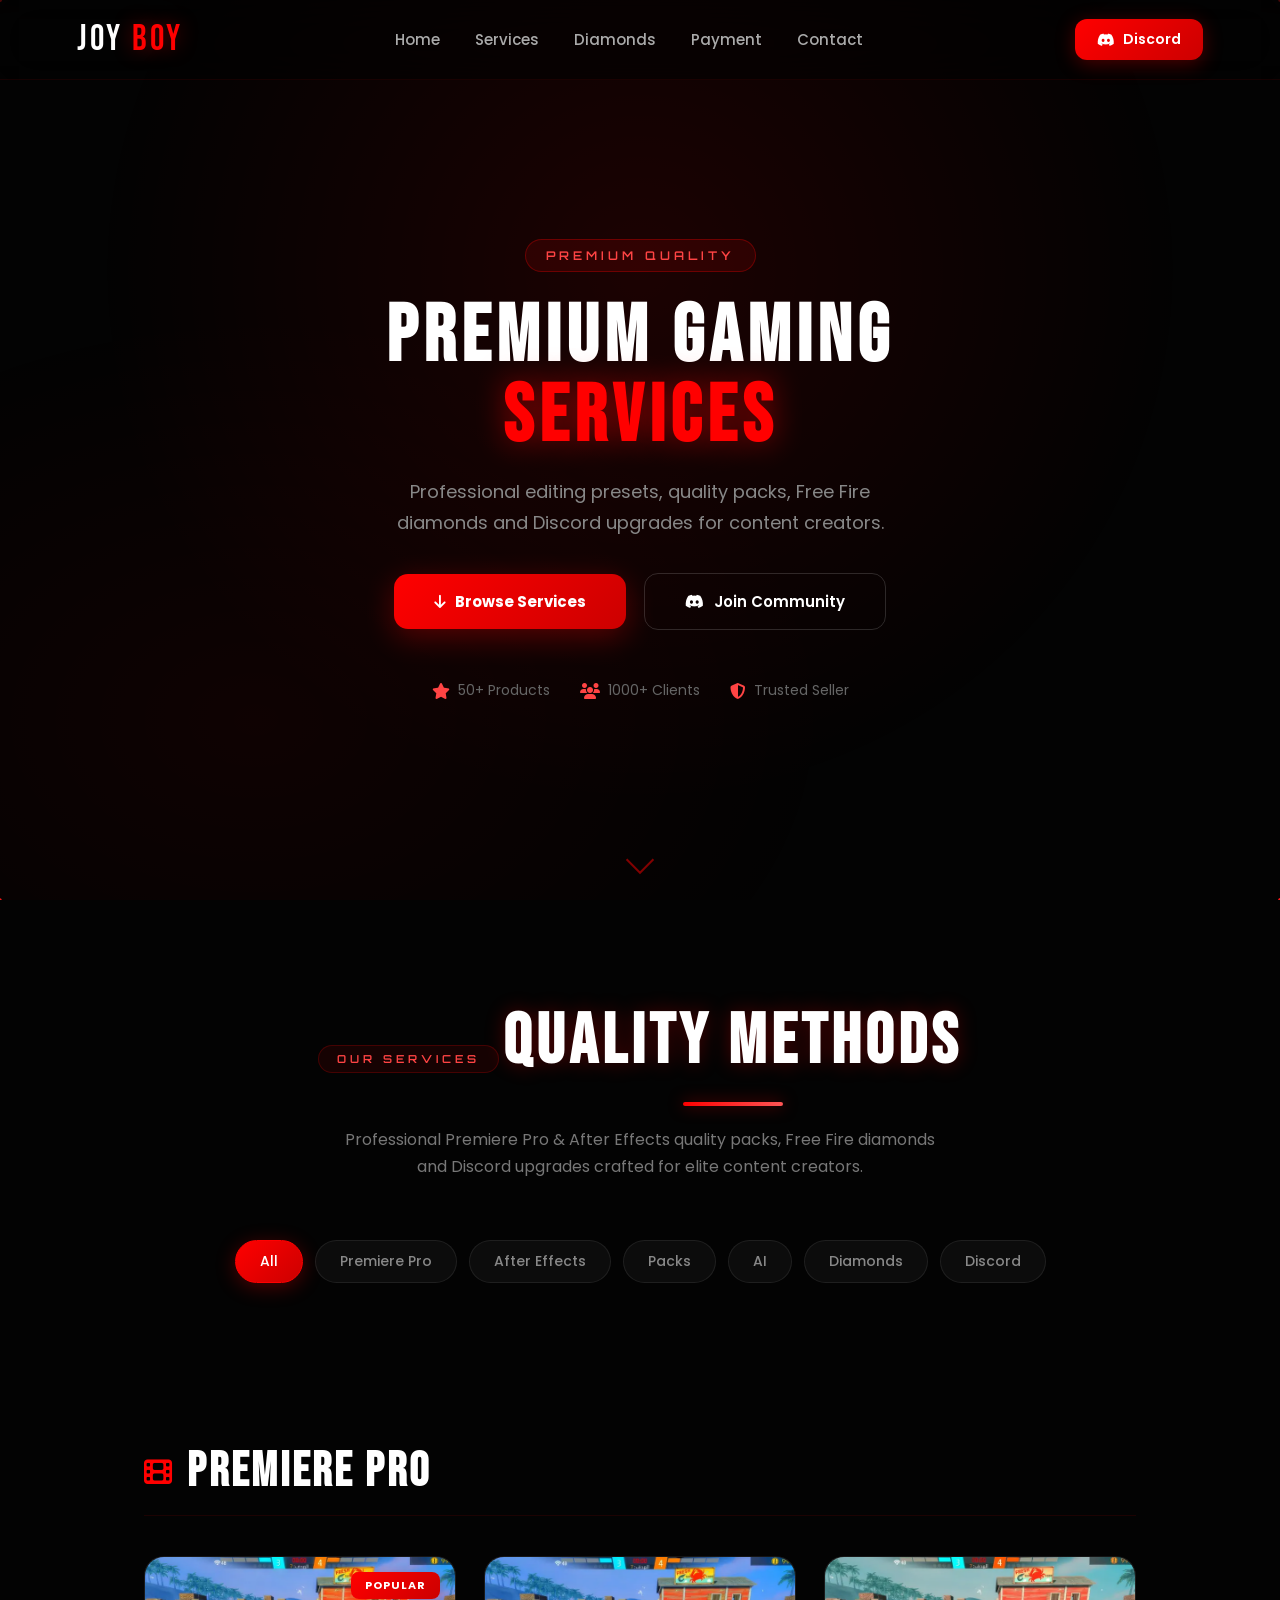
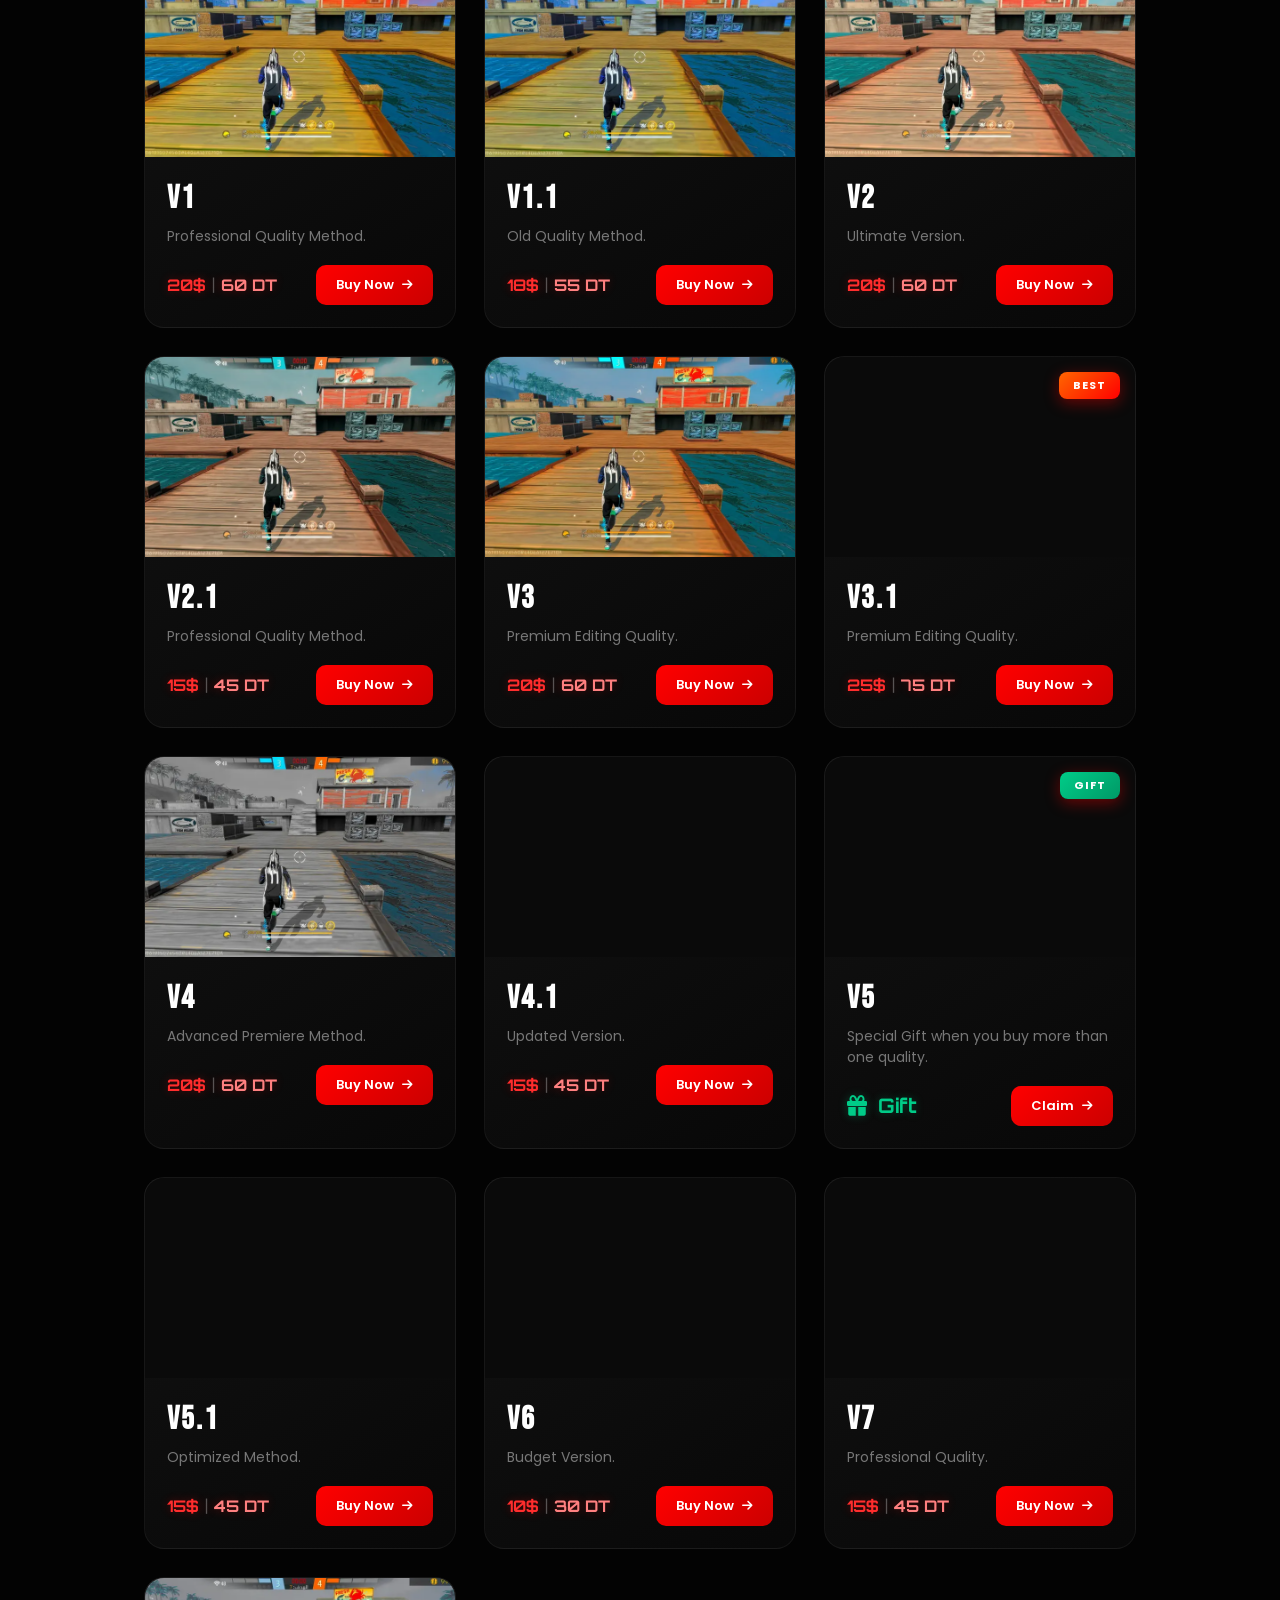
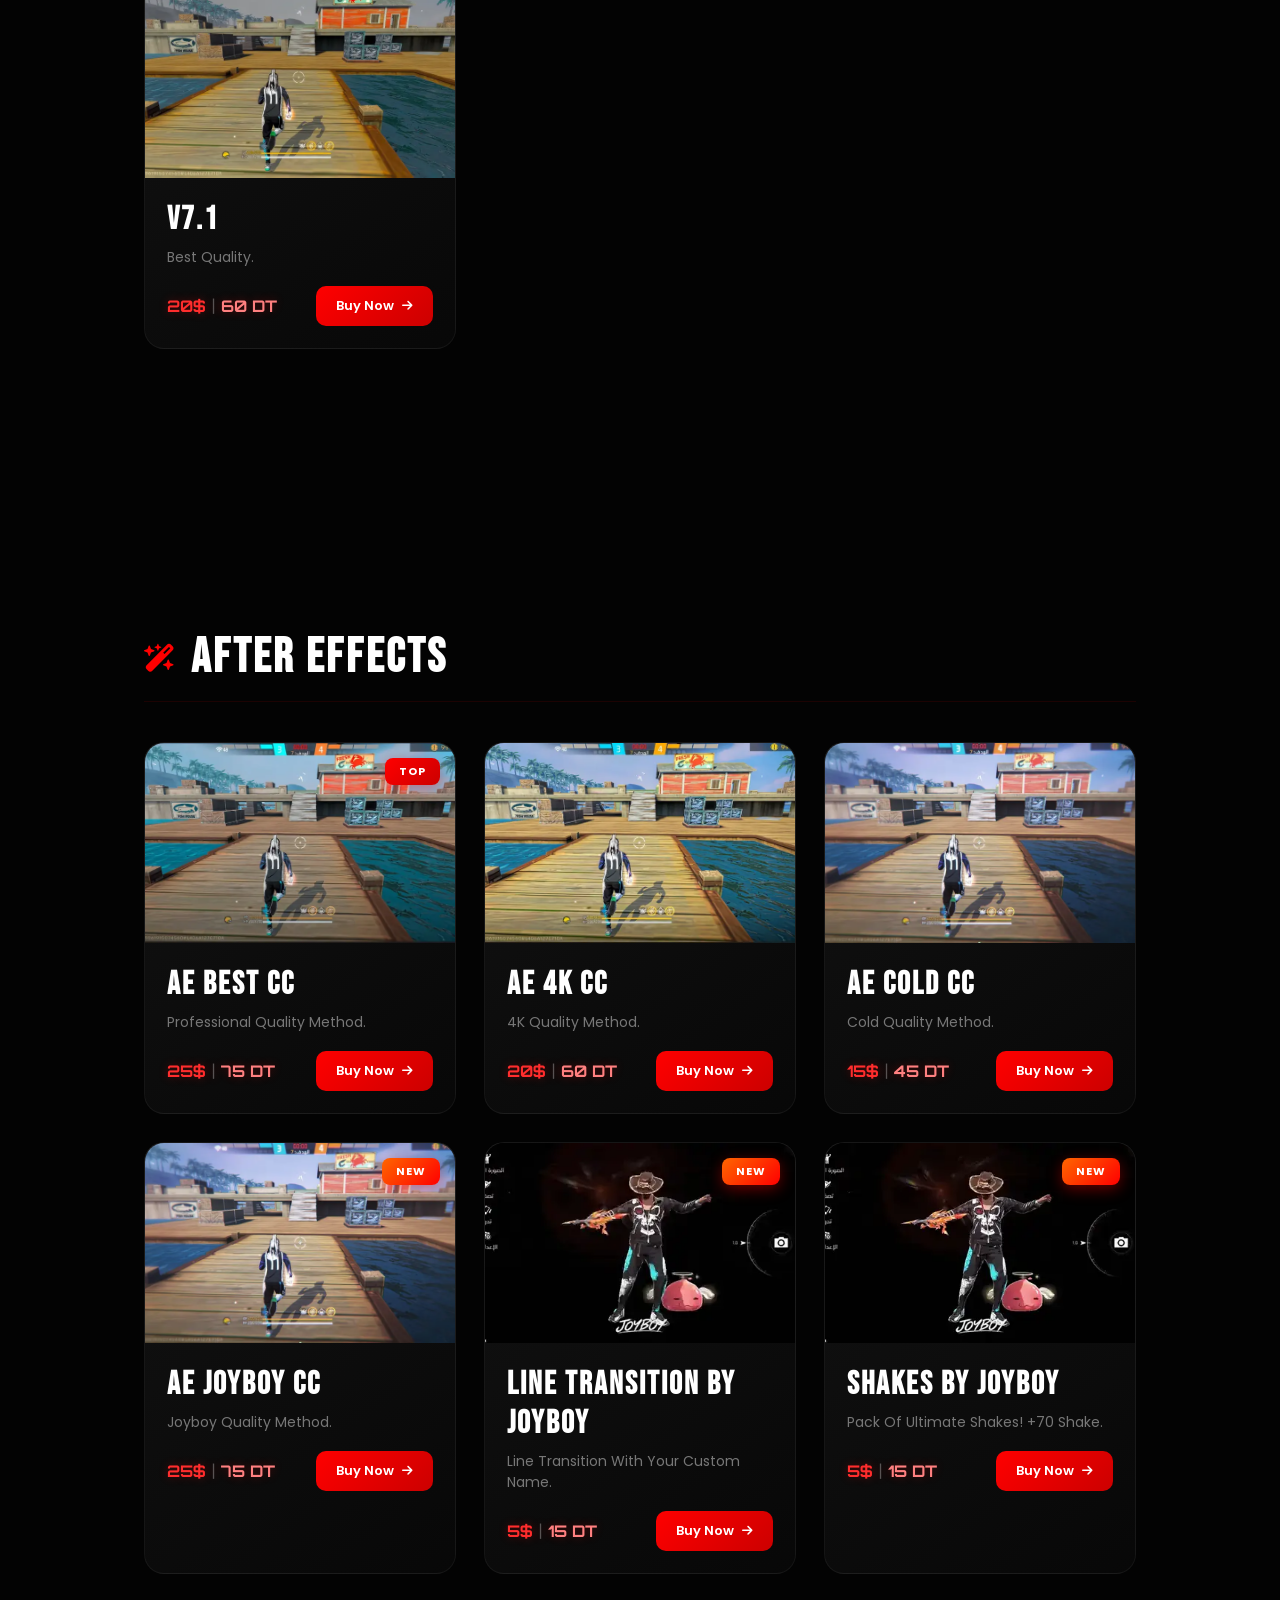
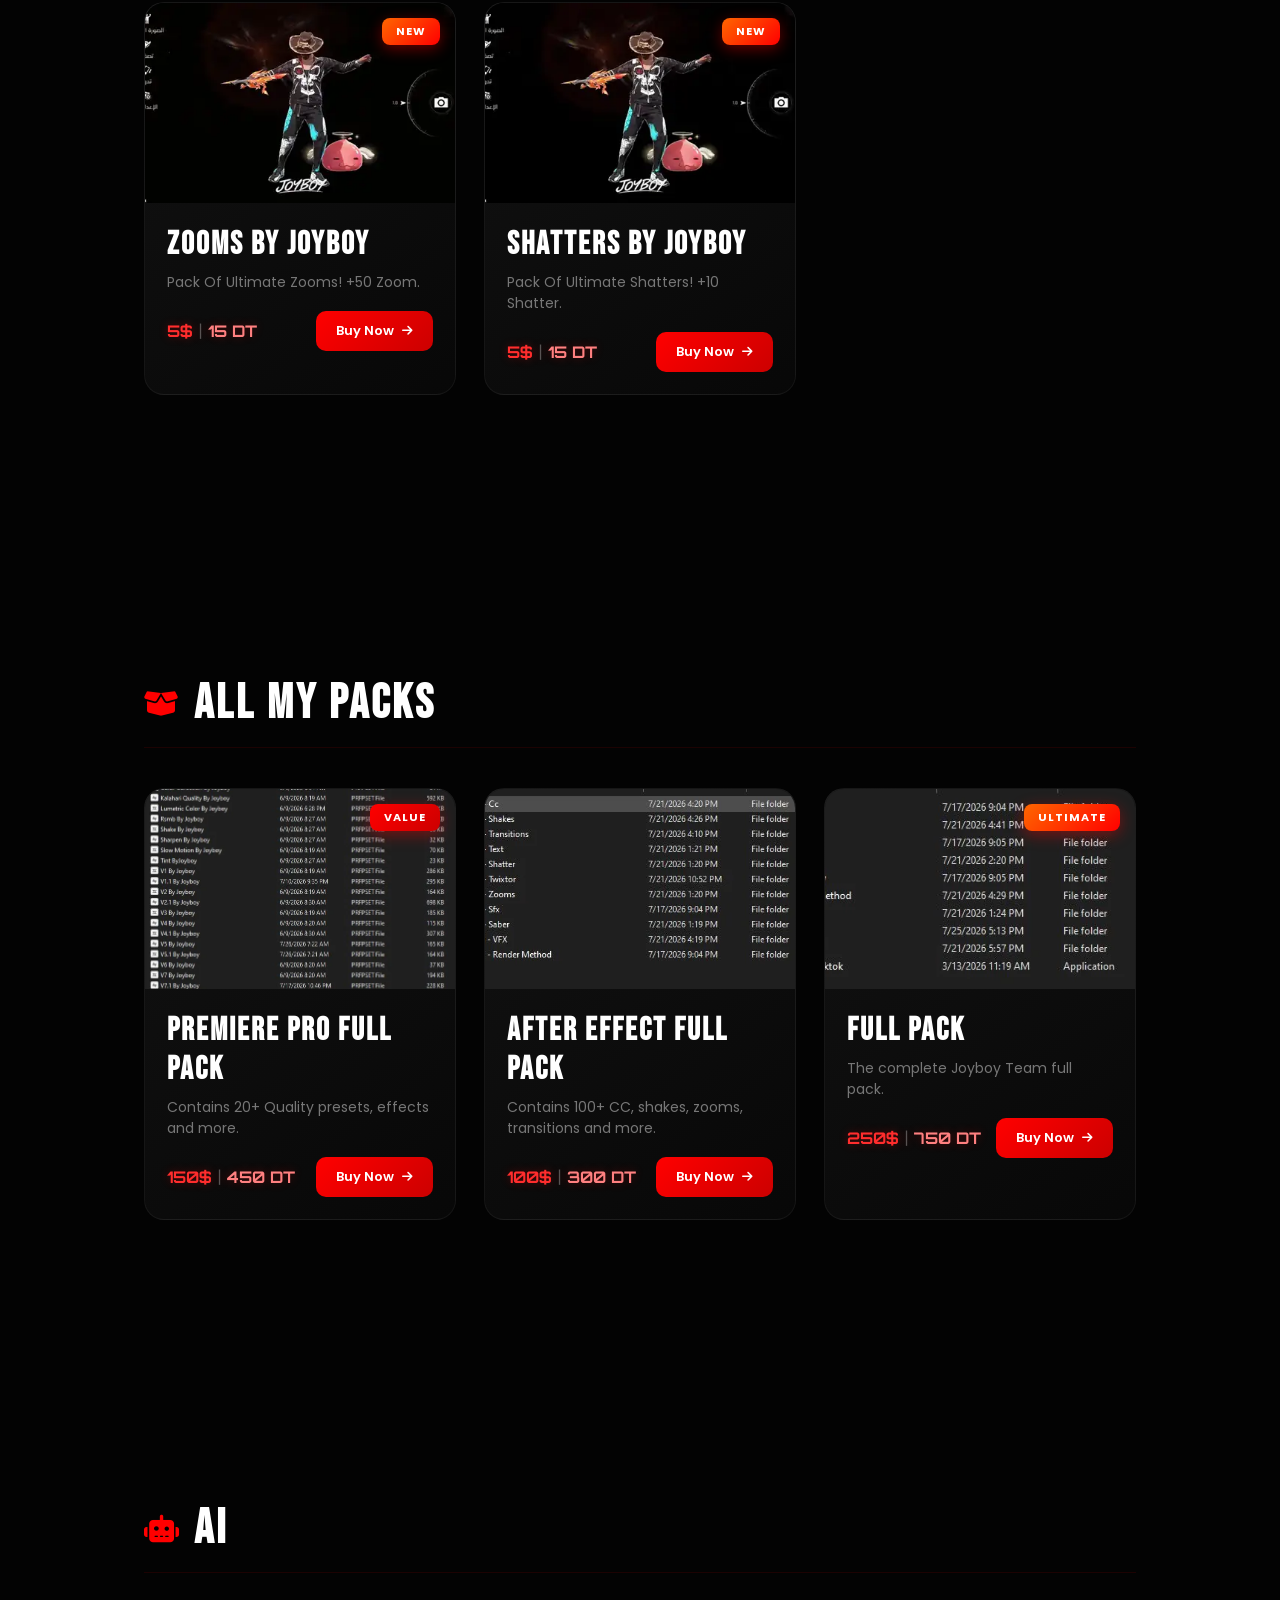
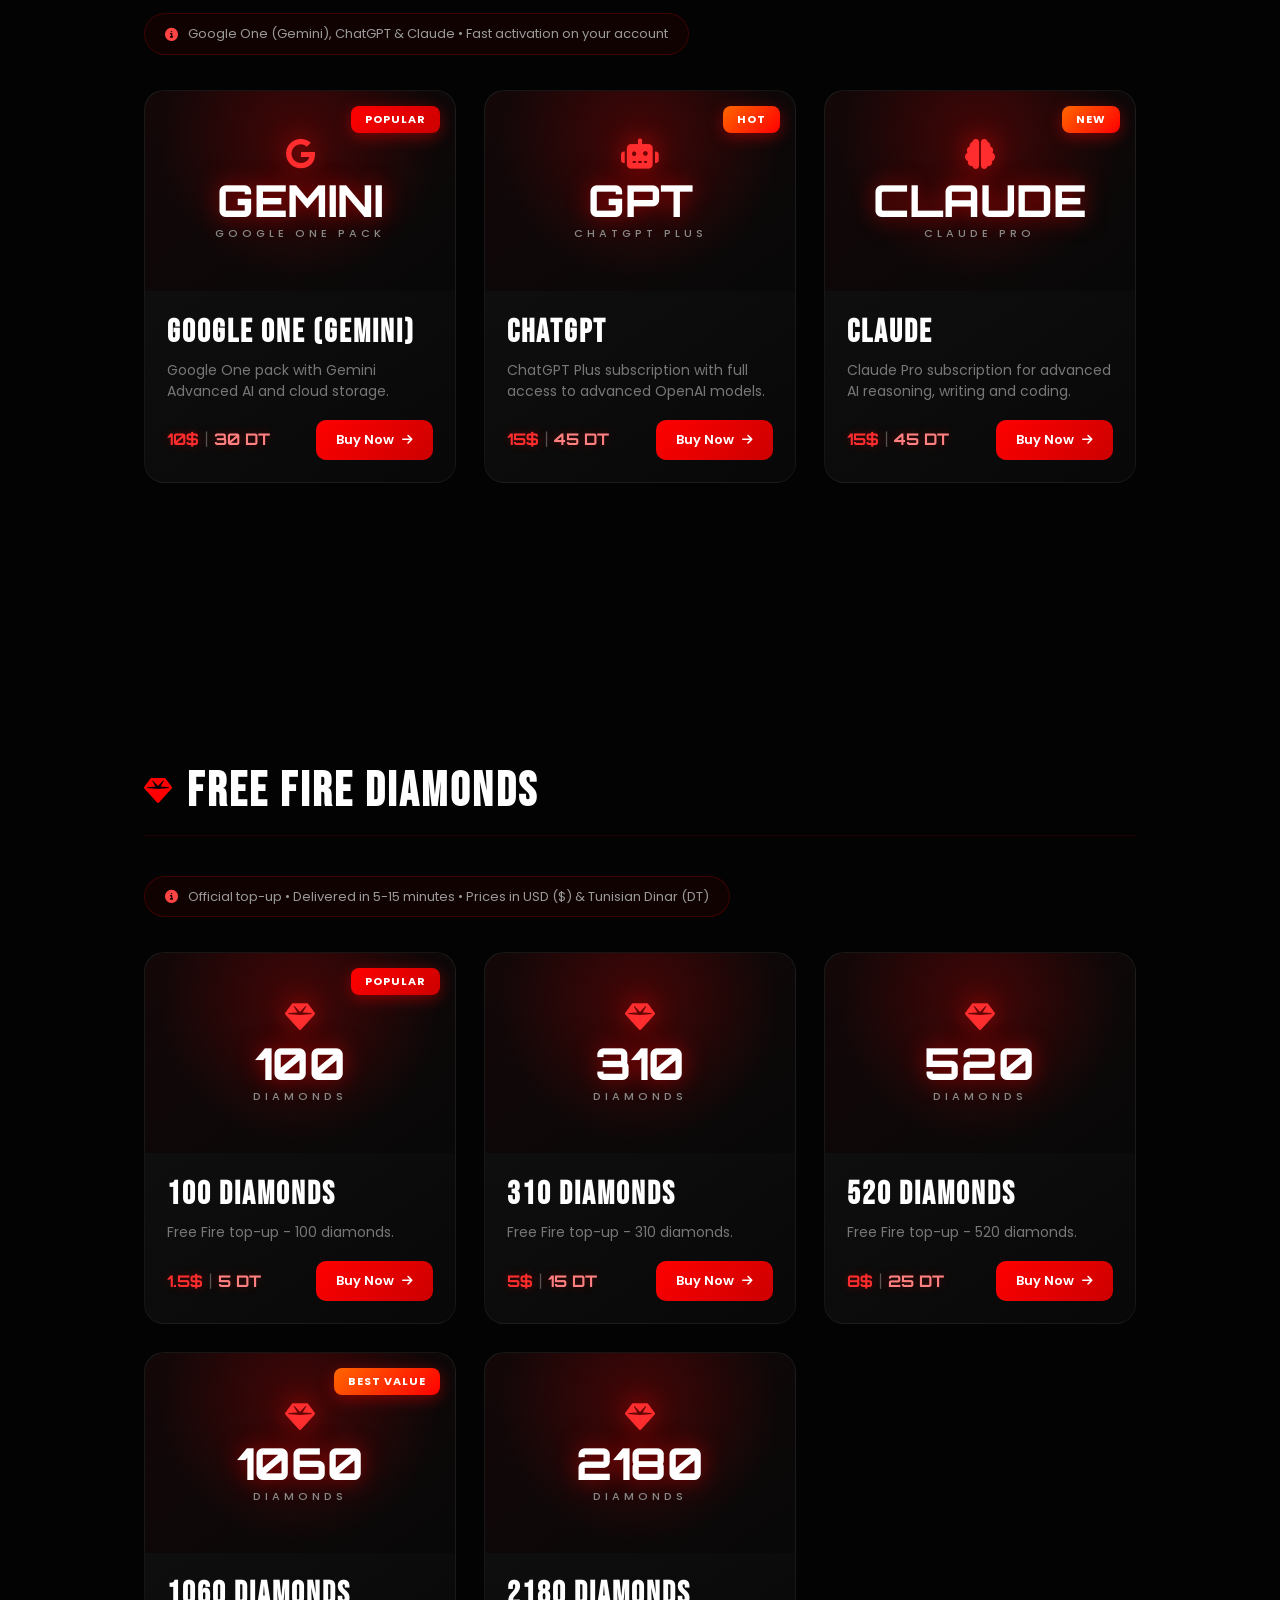
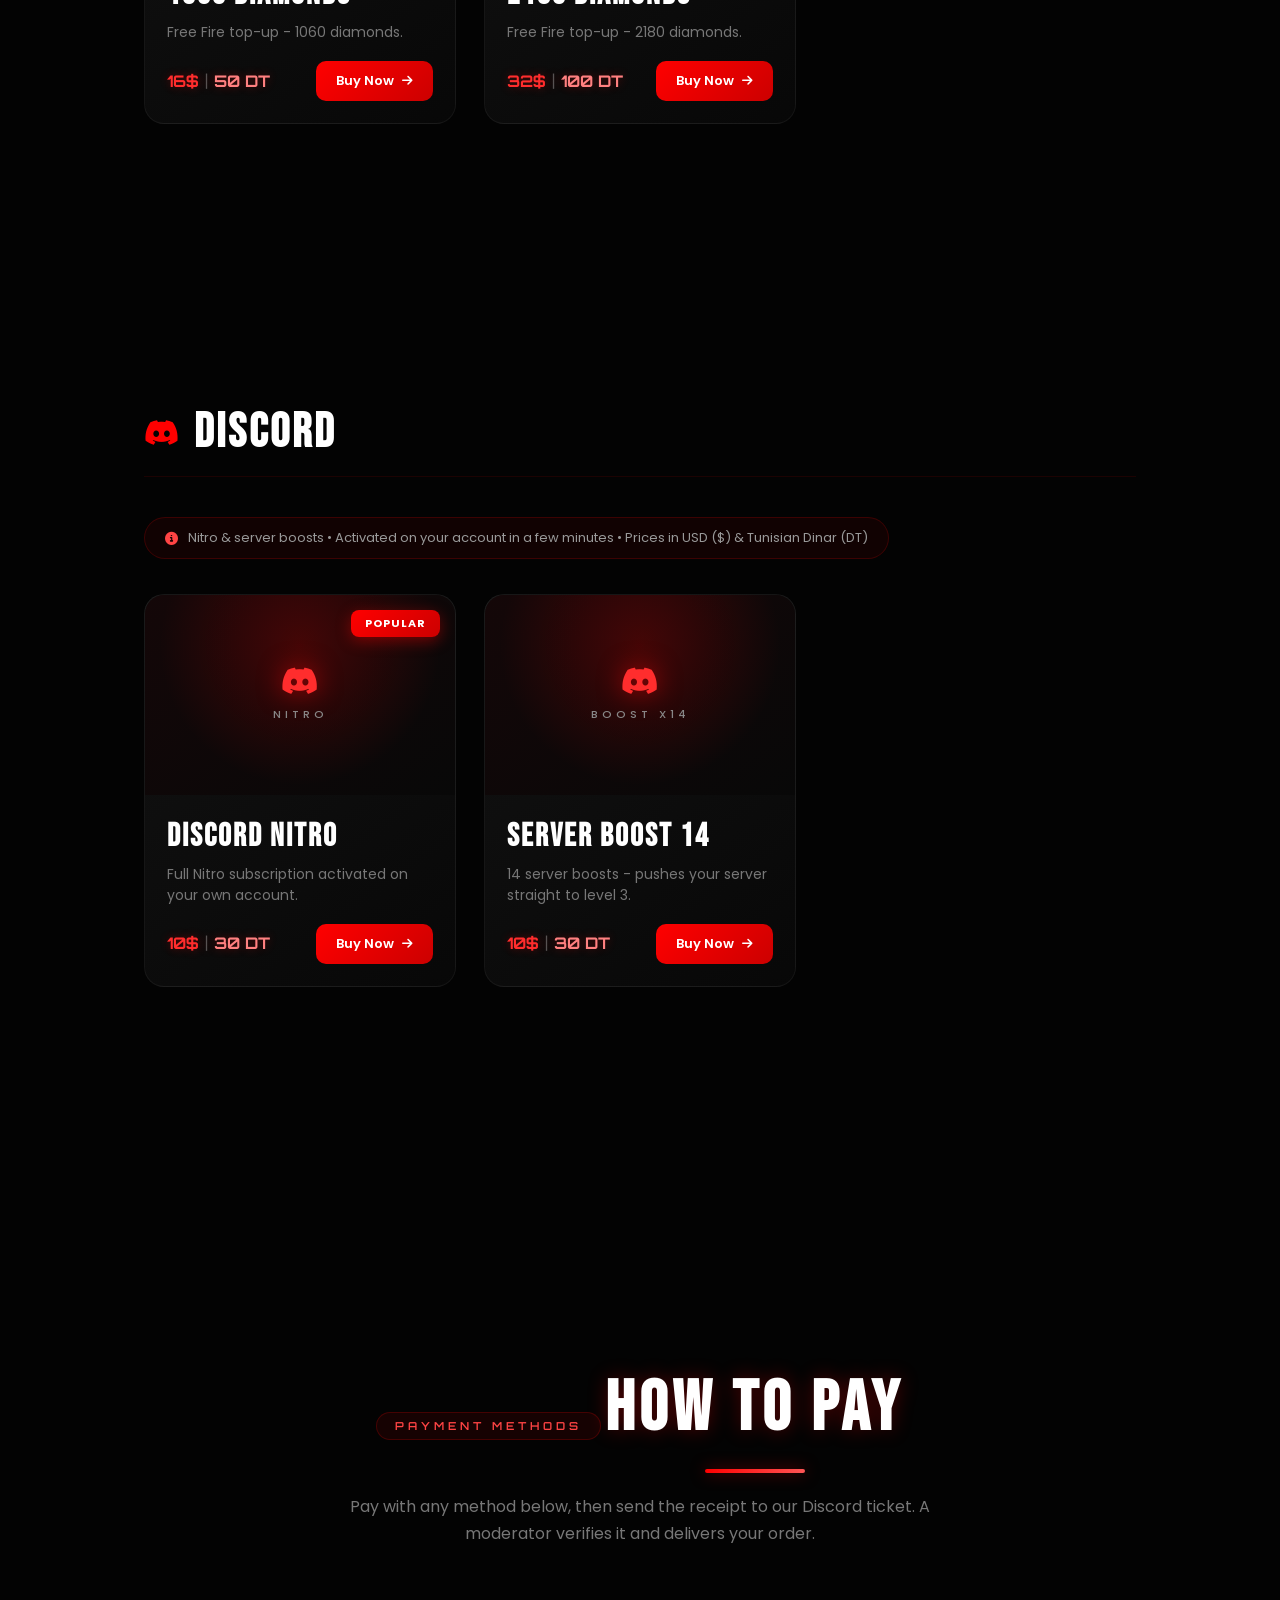
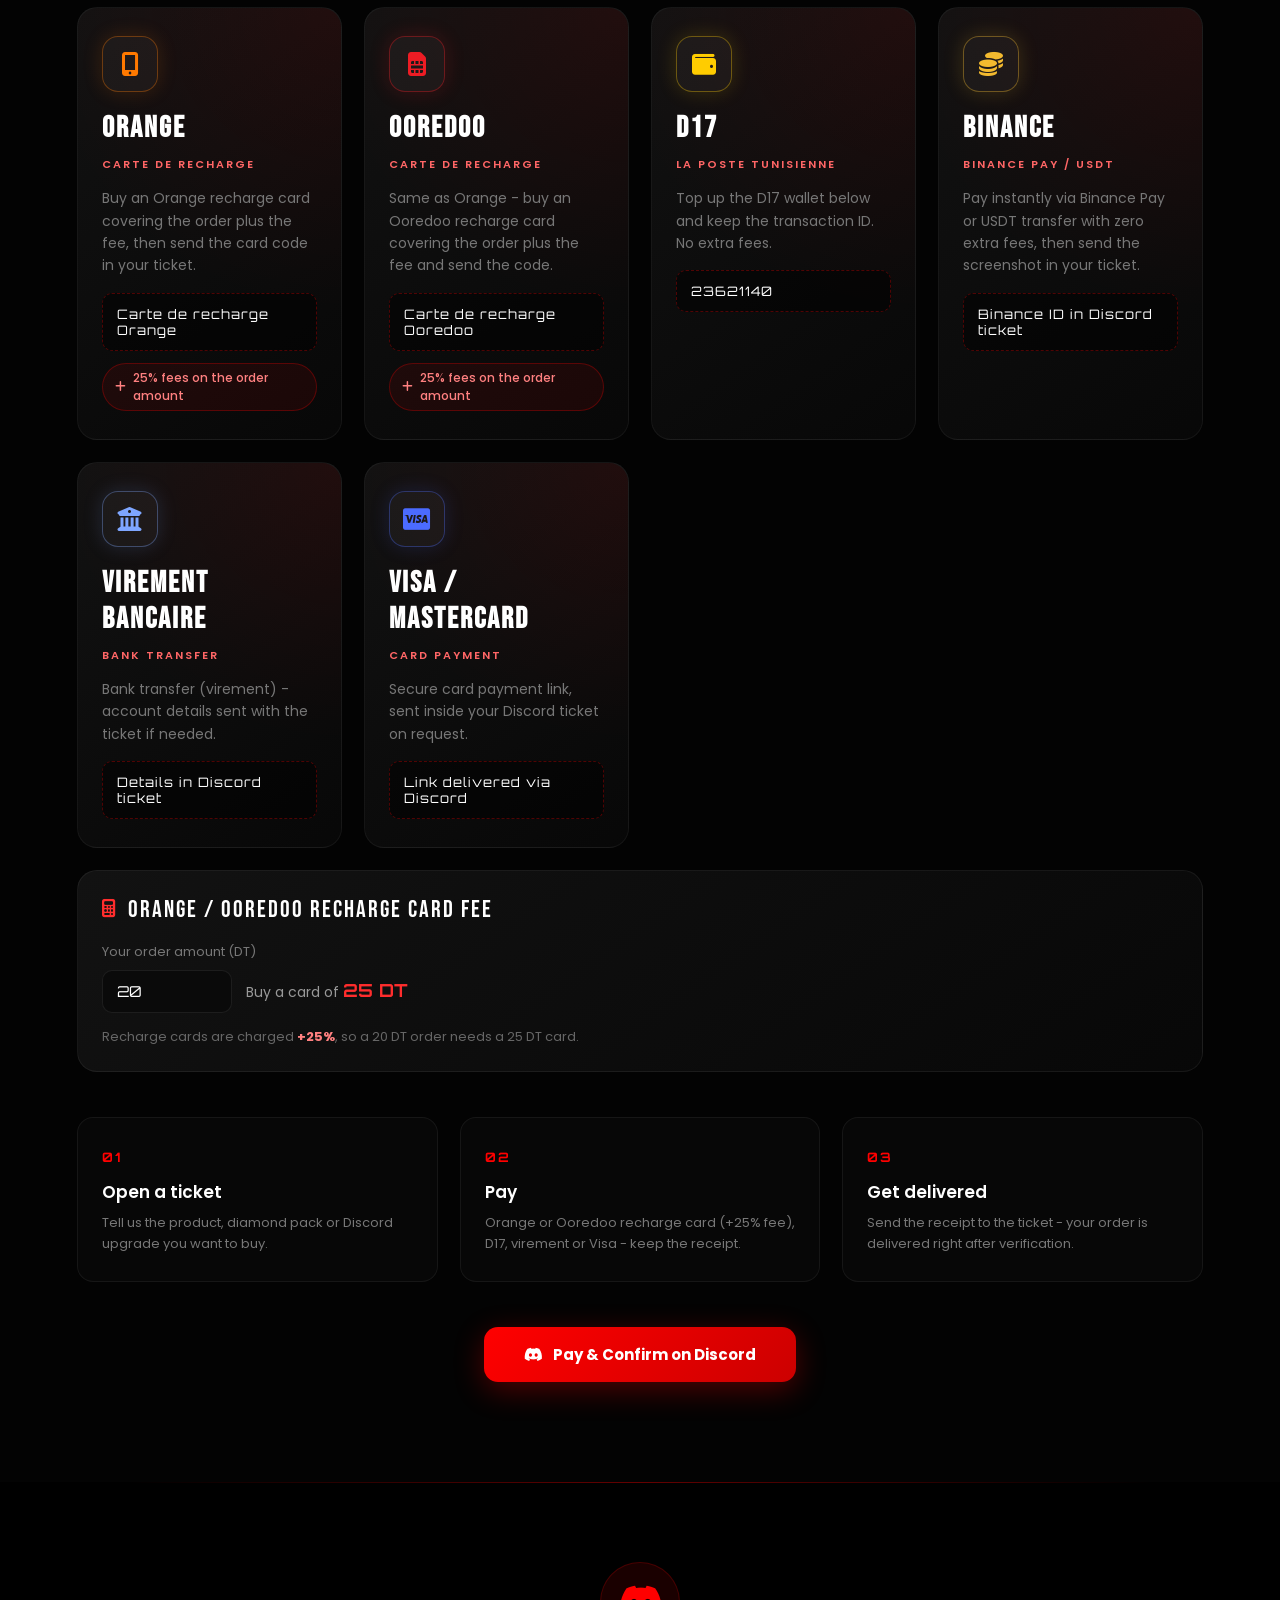
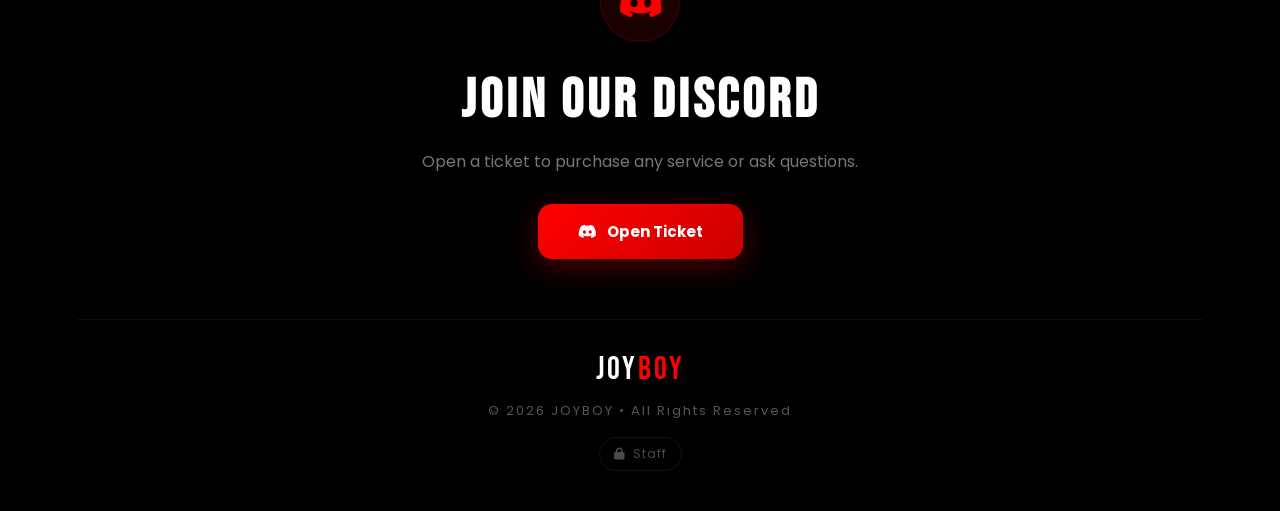
==== commit 445be242: "Add files via upload" ====
--- a/Store/index.html
+++ b/Store/index.html
@@ -27,7 +27,7 @@
     <link rel="preconnect" href="https://fonts.gstatic.com" crossorigin>
     <link rel="preconnect" href="https://cdnjs.cloudflare.com" crossorigin>
 
-    <link rel="stylesheet" href="style.css">
+    <link rel="stylesheet" href="style.css?v=4">
     <link href="https://fonts.googleapis.com/css2?family=Bebas+Neue&family=Orbitron:wght@600;700;800;900&family=Poppins:wght@400;500;600;700&display=swap" rel="stylesheet">
     <link rel="stylesheet" href="https://cdnjs.cloudflare.com/ajax/libs/font-awesome/6.7.2/css/all.min.css" crossorigin="anonymous" referrerpolicy="no-referrer">
 </head>
@@ -332,8 +332,8 @@
     </button>
 
     <!-- Data + JavaScript -->
-    <script src="products-data.js"></script>
-    <script src="products.js"></script>
+    <script src="products-data.js?v=4"></script>
+    <script src="products.js?v=4"></script>
     <script>
     (function() {
         'use strict';
--- a/Store/style.css
+++ b/Store/style.css
@@ -544,8 +544,32 @@
 }
 
 /* ══════════════════════════════════ */
-/* FILTER BAR                         */
-/* ══════════════════════════════════ */
+/* FILTER BAR & DISCOUNT BANNER       */
+/* ══════════════════════════════════ */
+
+.store-discount-banner {
+    display: flex;
+    align-items: center;
+    justify-content: center;
+    gap: 12px;
+    max-width: 780px;
+    margin: 0 auto 30px;
+    padding: 14px 24px;
+    background: linear-gradient(135deg, rgba(255, 0, 0, 0.16), rgba(255, 102, 0, 0.12));
+    border: 1px solid rgba(255, 60, 0, 0.45);
+    border-radius: 50px;
+    color: #fff;
+    font-family: 'Orbitron', sans-serif;
+    font-size: 14px;
+    font-weight: 700;
+    letter-spacing: 1px;
+    text-align: center;
+    box-shadow: 0 0 28px rgba(255, 45, 45, 0.22);
+}
+.store-discount-banner i {
+    color: #ff6600;
+    font-size: 18px;
+}
 
 .filter-bar {
     display: flex;
@@ -652,6 +676,23 @@
 }
 .card-badge.gift {
     background: linear-gradient(135deg, #00cc88, #009966);
+}
+
+/* Discount Badge (Top-Left) */
+.card-discount-badge {
+    position: absolute;
+    top: 15px;
+    left: 15px;
+    padding: 5px 14px;
+    background: linear-gradient(135deg, #22c55e, #16a34a);
+    border-radius: 8px;
+    font-family: 'Orbitron', sans-serif;
+    font-size: 11px;
+    font-weight: 800;
+    letter-spacing: 1px;
+    color: #fff;
+    z-index: 5;
+    box-shadow: 0 4px 15px rgba(34, 197, 94, 0.45);
 }
 
 /* Preview Image */
@@ -742,6 +783,26 @@
     justify-content: space-between;
     gap: 10px;
 }
+.price-wrap {
+    display: flex;
+    flex-direction: column;
+    gap: 3px;
+}
+.price-old {
+    font-family: 'Orbitron', sans-serif;
+    font-size: 12px;
+    font-weight: 600;
+    color: #777;
+    text-decoration: line-through;
+    display: inline-flex;
+    align-items: center;
+    flex-wrap: wrap;
+    gap: 5px;
+    line-height: 1.1;
+}
+.price-old .price-dt {
+    color: #777;
+}
 .price {
     font-family: 'Orbitron', sans-serif;
     font-size: 16px;
@@ -753,6 +814,13 @@
     flex-wrap: wrap;
     gap: 6px;
     line-height: 1.2;
+}
+.price.discounted-price {
+    color: #22c55e;
+    text-shadow: 0 0 12px rgba(34, 197, 94, 0.35);
+}
+.price.discounted-price .price-dt {
+    color: #86efac;
 }
 .price-sep {
     color: rgba(255, 255, 255, 0.3);
